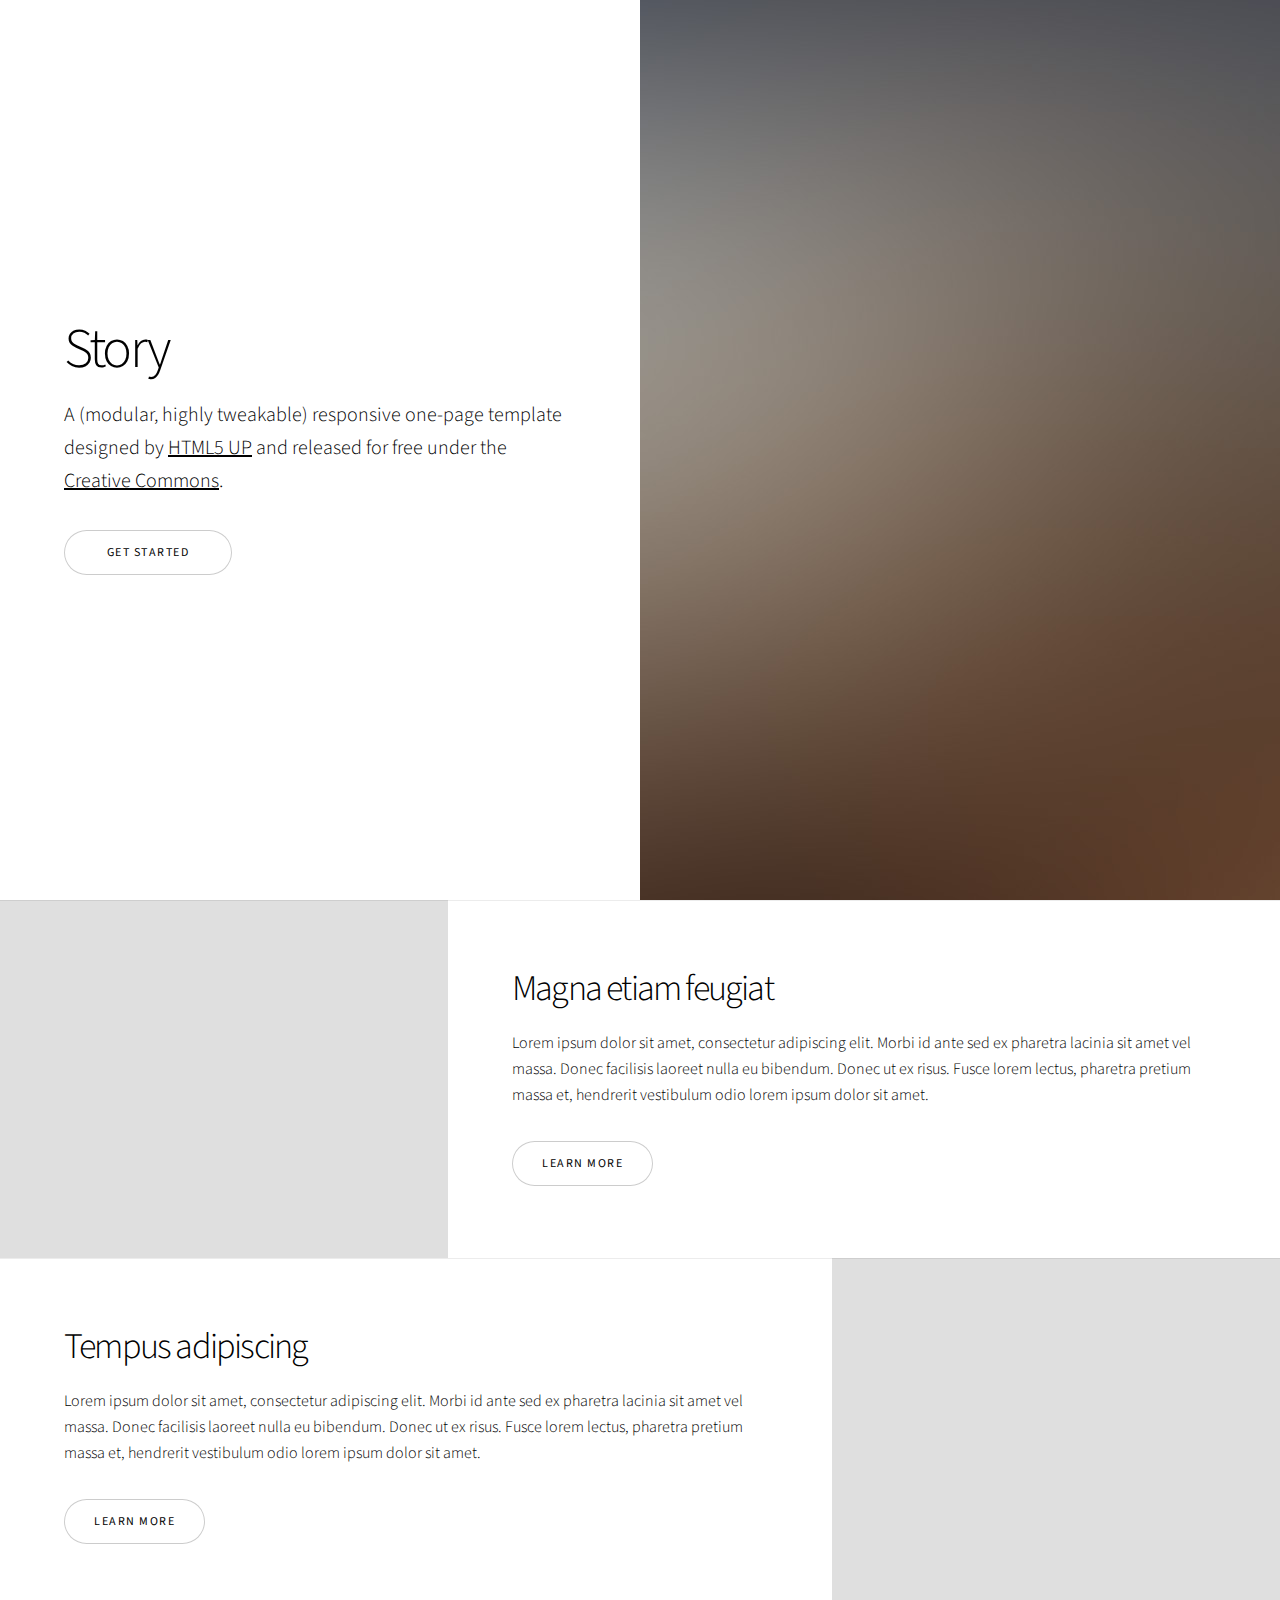
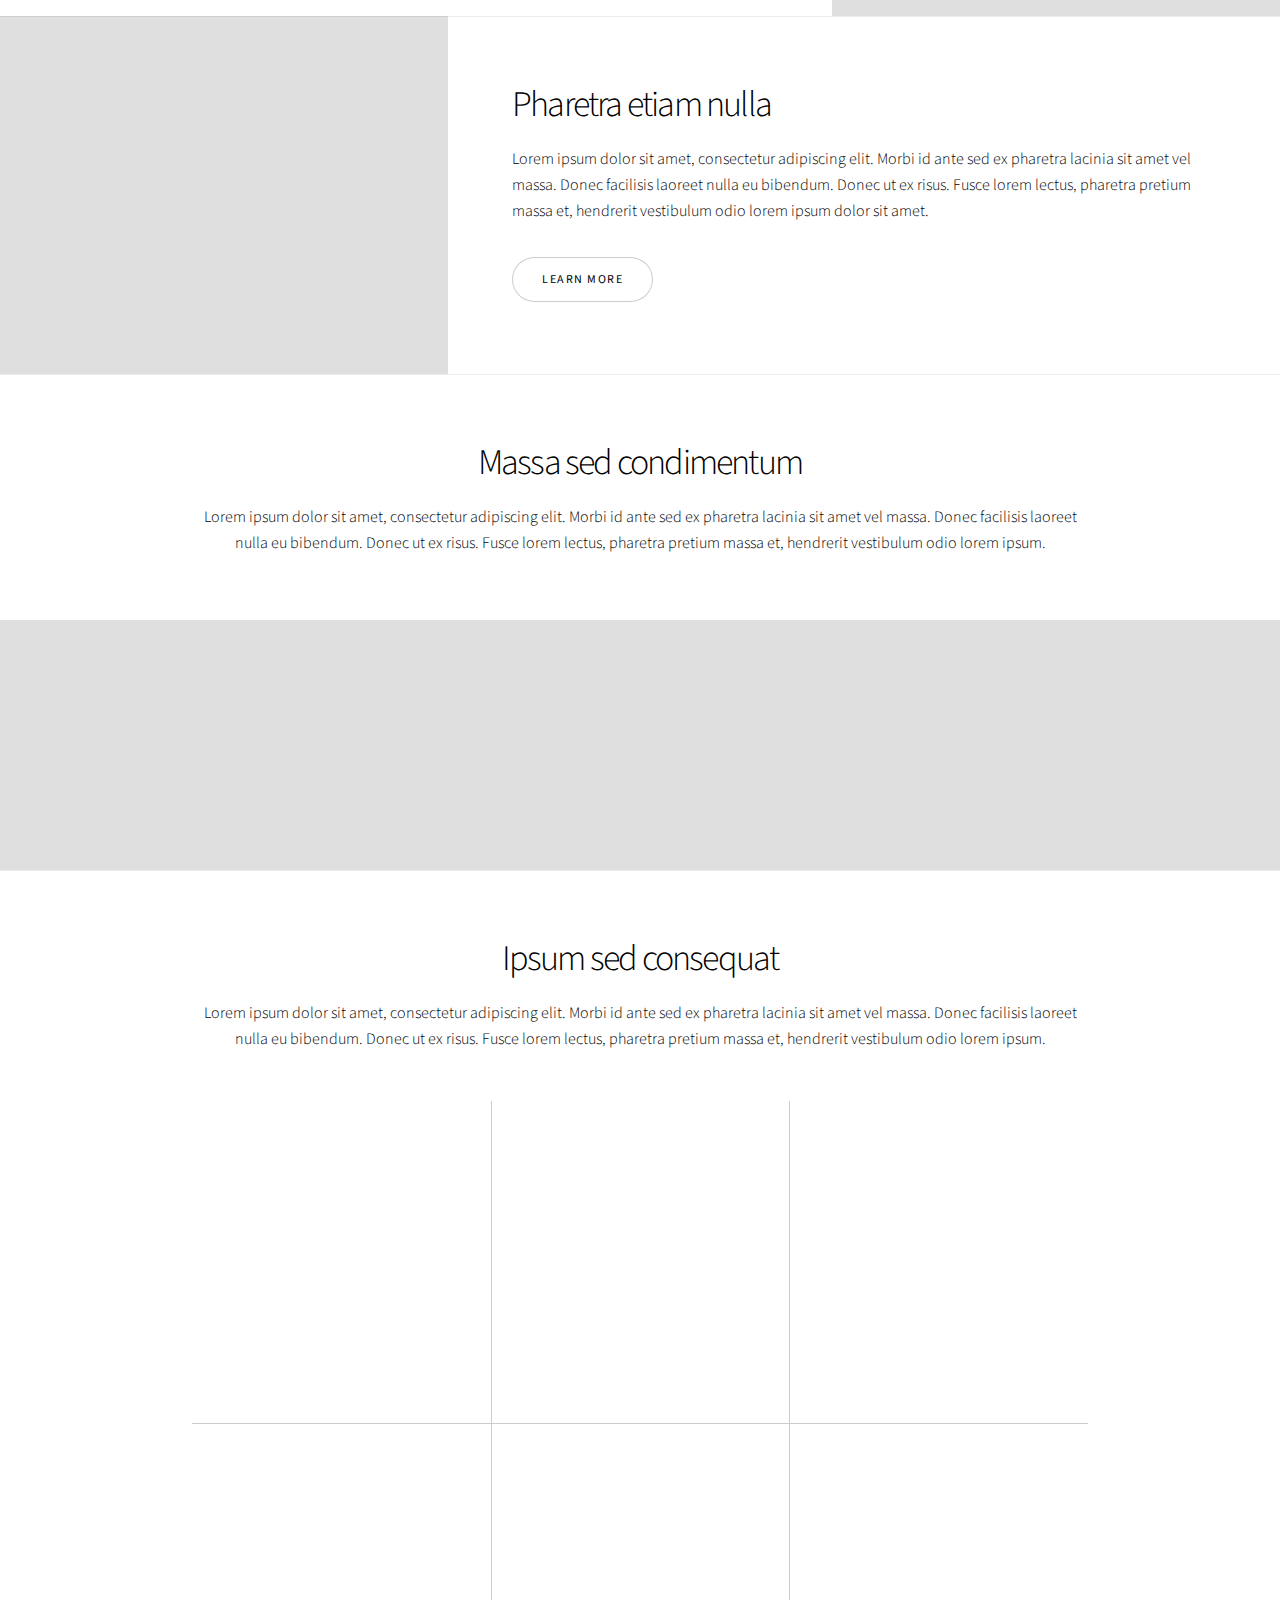
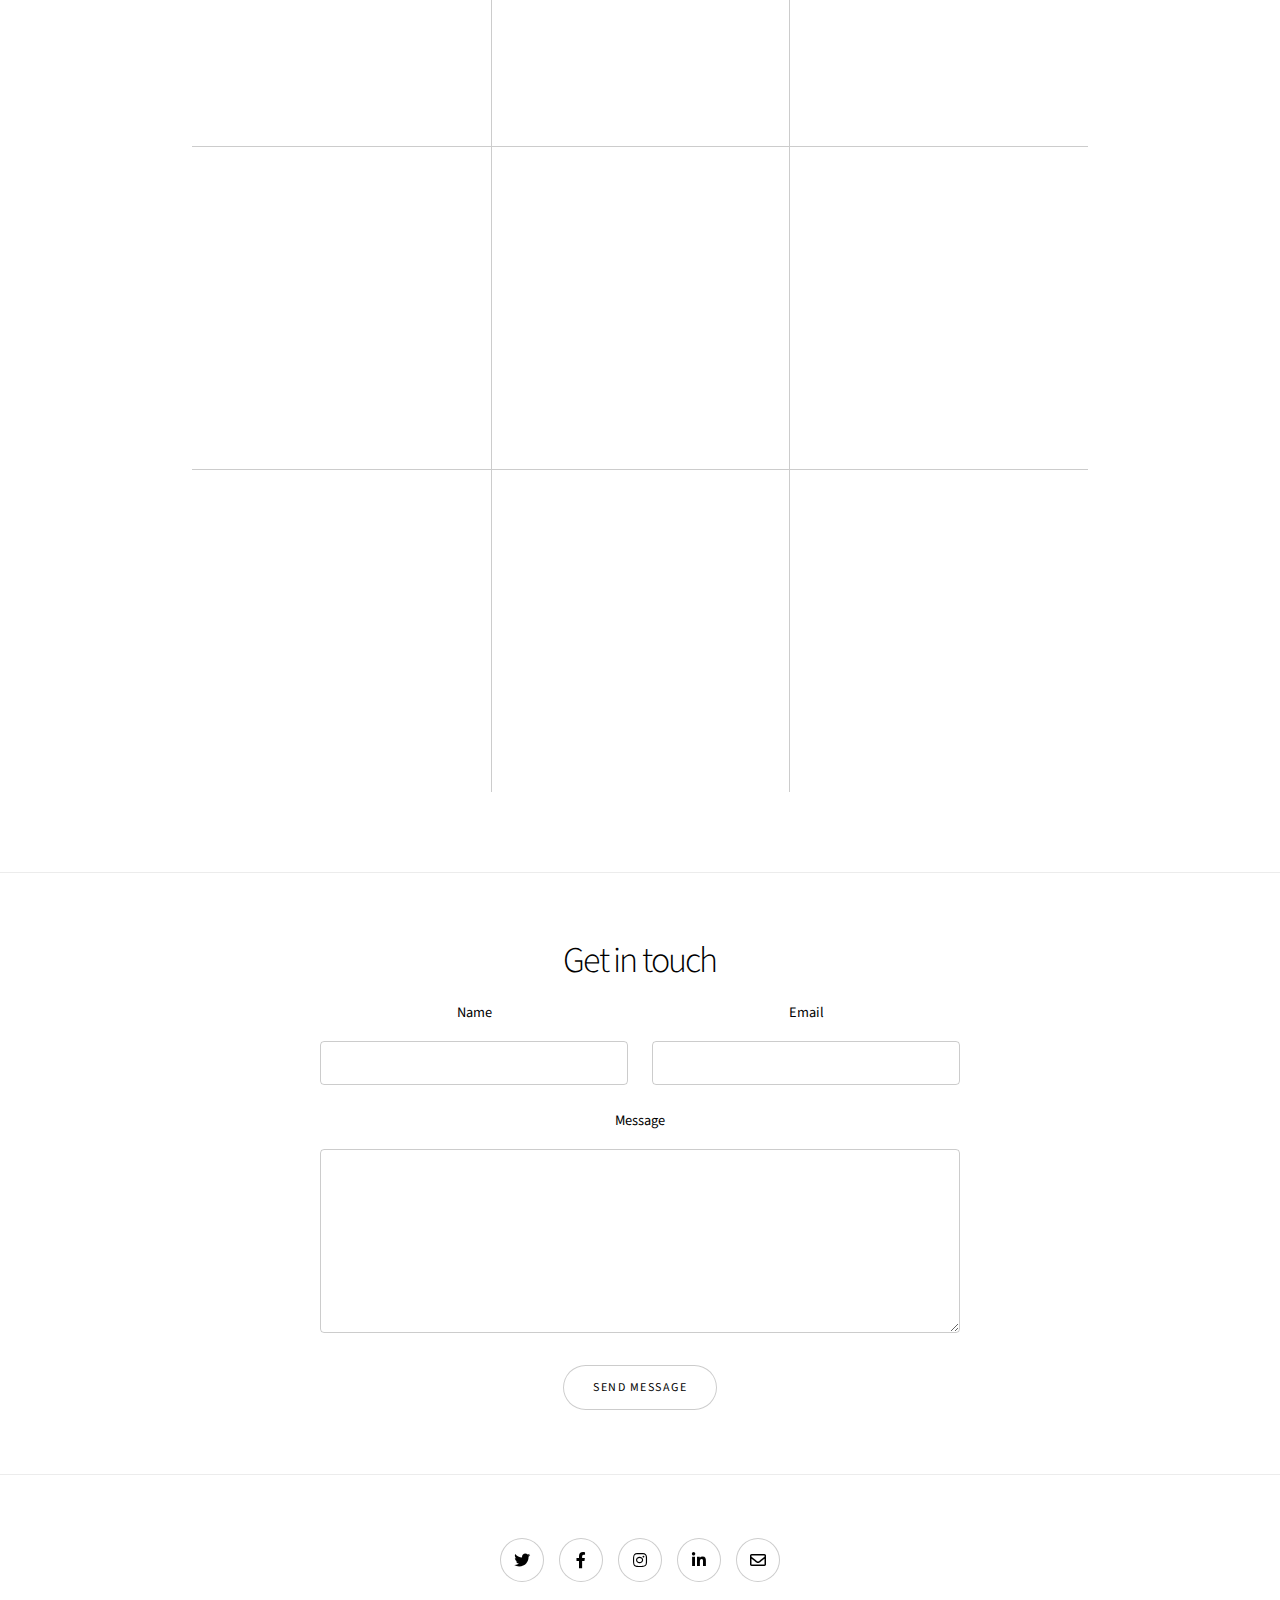
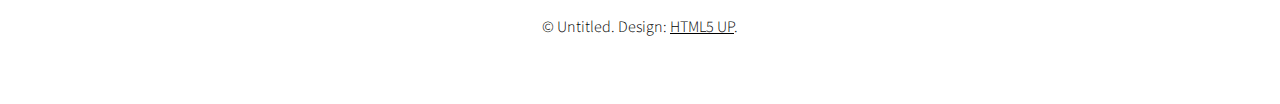
==== index.html @ cf671e47 "Added back story" ====
<!DOCTYPE HTML>
<!--
	Story by HTML5 UP
	html5up.net | @ajlkn
	Free for personal and commercial use under the CCA 3.0 license (html5up.net/license)
-->
<html>
	<head>
		<title>Story by HTML5 UP</title>
		<meta charset="utf-8" />
		<meta name="viewport" content="width=device-width, initial-scale=1, user-scalable=no" />
		<link rel="stylesheet" href="assets/css/main.css" />
		<noscript><link rel="stylesheet" href="assets/css/noscript.css" /></noscript>
	</head>
	<body class="is-preload">

		<!-- Wrapper -->
			<div id="wrapper" class="divided">

				<!-- One -->
					<section class="banner style1 orient-left content-align-left image-position-right fullscreen onload-image-fade-in onload-content-fade-right">
						<div class="content">
							<h1>Story</h1>
							<p class="major">A (modular, highly tweakable) responsive one-page template designed by <a href="https://html5up.net">HTML5 UP</a> and released for free under the <a href="https://html5up.net/license">Creative Commons</a>.</p>
							<ul class="actions stacked">
								<li><a href="#first" class="button big wide smooth-scroll-middle">Get Started</a></li>
							</ul>
						</div>
						<div class="image">
							<img src="images/banner.jpg" alt="" />
						</div>
					</section>

				<!-- Two -->
					<section class="spotlight style1 orient-right content-align-left image-position-center onscroll-image-fade-in" id="first">
						<div class="content">
							<h2>Magna etiam feugiat</h2>
							<p>Lorem ipsum dolor sit amet, consectetur adipiscing elit. Morbi id ante sed ex pharetra lacinia sit amet vel massa. Donec facilisis laoreet nulla eu bibendum. Donec ut ex risus. Fusce lorem lectus, pharetra pretium massa et, hendrerit vestibulum odio lorem ipsum dolor sit amet.</p>
							<ul class="actions stacked">
								<li><a href="#" class="button">Learn More</a></li>
							</ul>
						</div>
						<div class="image">
							<img src="images/spotlight01.jpg" alt="" />
						</div>
					</section>

				<!-- Three -->
					<section class="spotlight style1 orient-left content-align-left image-position-center onscroll-image-fade-in">
						<div class="content">
							<h2>Tempus adipiscing</h2>
							<p>Lorem ipsum dolor sit amet, consectetur adipiscing elit. Morbi id ante sed ex pharetra lacinia sit amet vel massa. Donec facilisis laoreet nulla eu bibendum. Donec ut ex risus. Fusce lorem lectus, pharetra pretium massa et, hendrerit vestibulum odio lorem ipsum dolor sit amet.</p>
							<ul class="actions stacked">
								<li><a href="#" class="button">Learn More</a></li>
							</ul>
						</div>
						<div class="image">
							<img src="images/spotlight02.jpg" alt="" />
						</div>
					</section>

				<!-- Four -->
					<section class="spotlight style1 orient-right content-align-left image-position-center onscroll-image-fade-in">
						<div class="content">
							<h2>Pharetra etiam nulla</h2>
							<p>Lorem ipsum dolor sit amet, consectetur adipiscing elit. Morbi id ante sed ex pharetra lacinia sit amet vel massa. Donec facilisis laoreet nulla eu bibendum. Donec ut ex risus. Fusce lorem lectus, pharetra pretium massa et, hendrerit vestibulum odio lorem ipsum dolor sit amet.</p>
							<ul class="actions stacked">
								<li><a href="#" class="button">Learn More</a></li>
							</ul>
						</div>
						<div class="image">
							<img src="images/spotlight03.jpg" alt="" />
						</div>
					</section>

				<!-- Five -->
					<section class="wrapper style1 align-center">
						<div class="inner">
							<h2>Massa sed condimentum</h2>
							<p>Lorem ipsum dolor sit amet, consectetur adipiscing elit. Morbi id ante sed ex pharetra lacinia sit amet vel massa. Donec facilisis laoreet nulla eu bibendum. Donec ut ex risus. Fusce lorem lectus, pharetra pretium massa et, hendrerit vestibulum odio lorem ipsum.</p>
						</div>

						<!-- Gallery -->
							<div class="gallery style2 medium lightbox onscroll-fade-in">
								<article>
									<a href="images/gallery/fulls/01.jpg" class="image">
										<img src="images/gallery/thumbs/01.jpg" alt="" />
									</a>
									<div class="caption">
										<h3>Ipsum Dolor</h3>
										<p>Lorem ipsum dolor amet, consectetur magna etiam elit. Etiam sed ultrices.</p>
										<ul class="actions fixed">
											<li><span class="button small">Details</span></li>
										</ul>
									</div>
								</article>
								<article>
									<a href="images/gallery/fulls/02.jpg" class="image">
										<img src="images/gallery/thumbs/02.jpg" alt="" />
									</a>
									<div class="caption">
										<h3>Feugiat Lorem</h3>
										<p>Lorem ipsum dolor amet, consectetur magna etiam elit. Etiam sed ultrices.</p>
										<ul class="actions fixed">
											<li><span class="button small">Details</span></li>
										</ul>
									</div>
								</article>
								<article>
									<a href="images/gallery/fulls/03.jpg" class="image">
										<img src="images/gallery/thumbs/03.jpg" alt="" />
									</a>
									<div class="caption">
										<h3>Magna Amet</h3>
										<p>Lorem ipsum dolor amet, consectetur magna etiam elit. Etiam sed ultrices.</p>
										<ul class="actions fixed">
											<li><span class="button small">Details</span></li>
										</ul>
									</div>
								</article>
								<article>
									<a href="images/gallery/fulls/04.jpg" class="image">
										<img src="images/gallery/thumbs/04.jpg" alt="" />
									</a>
									<div class="caption">
										<h3>Sed Tempus</h3>
										<p>Lorem ipsum dolor amet, consectetur magna etiam elit. Etiam sed ultrices.</p>
										<ul class="actions fixed">
											<li><span class="button small">Details</span></li>
										</ul>
									</div>
								</article>
								<article>
									<a href="images/gallery/fulls/05.jpg" class="image">
										<img src="images/gallery/thumbs/05.jpg" alt="" />
									</a>
									<div class="caption">
										<h3>Ultrices Magna</h3>
										<p>Lorem ipsum dolor amet, consectetur magna etiam elit. Etiam sed ultrices.</p>
										<ul class="actions fixed">
											<li><span class="button small">Details</span></li>
										</ul>
									</div>
								</article>
								<article>
									<a href="images/gallery/fulls/06.jpg" class="image">
										<img src="images/gallery/thumbs/06.jpg" alt="" />
									</a>
									<div class="caption">
										<h3>Sed Tempus</h3>
										<p>Lorem ipsum dolor amet, consectetur magna etiam elit. Etiam sed ultrices.</p>
										<ul class="actions fixed">
											<li><span class="button small">Details</span></li>
										</ul>
									</div>
								</article>
								<article>
									<a href="images/gallery/fulls/07.jpg" class="image">
										<img src="images/gallery/thumbs/07.jpg" alt="" />
									</a>
									<div class="caption">
										<h3>Ipsum Lorem</h3>
										<p>Lorem ipsum dolor amet, consectetur magna etiam elit. Etiam sed ultrices.</p>
										<ul class="actions fixed">
											<li><span class="button small">Details</span></li>
										</ul>
									</div>
								</article>
								<article>
									<a href="images/gallery/fulls/08.jpg" class="image">
										<img src="images/gallery/thumbs/08.jpg" alt="" />
									</a>
									<div class="caption">
										<h3>Magna Risus</h3>
										<p>Lorem ipsum dolor amet, consectetur magna etiam elit. Etiam sed ultrices.</p>
										<ul class="actions fixed">
											<li><span class="button small">Details</span></li>
										</ul>
									</div>
								</article>
								<article>
									<a href="images/gallery/fulls/09.jpg" class="image">
										<img src="images/gallery/thumbs/09.jpg" alt="" />
									</a>
									<div class="caption">
										<h3>Tempus Dolor</h3>
										<p>Lorem ipsum dolor amet, consectetur magna etiam elit. Etiam sed ultrices.</p>
										<ul class="actions fixed">
											<li><span class="button small">Details</span></li>
										</ul>
									</div>
								</article>
								<article>
									<a href="images/gallery/fulls/10.jpg" class="image">
										<img src="images/gallery/thumbs/10.jpg" alt="" />
									</a>
									<div class="caption">
										<h3>Sed Etiam</h3>
										<p>Lorem ipsum dolor amet, consectetur magna etiam elit. Etiam sed ultrices.</p>
										<ul class="actions fixed">
											<li><span class="button small">Details</span></li>
										</ul>
									</div>
								</article>
								<article>
									<a href="images/gallery/fulls/11.jpg" class="image">
										<img src="images/gallery/thumbs/11.jpg" alt="" />
									</a>
									<div class="caption">
										<h3>Magna Lorem</h3>
										<p>Lorem ipsum dolor amet, consectetur magna etiam elit. Etiam sed ultrices.</p>
										<ul class="actions fixed">
											<li><span class="button small">Details</span></li>
										</ul>
									</div>
								</article>
								<article>
									<a href="images/gallery/fulls/12.jpg" class="image">
										<img src="images/gallery/thumbs/12.jpg" alt="" />
									</a>
									<div class="caption">
										<h3>Ipsum Dolor</h3>
										<p>Lorem ipsum dolor amet, consectetur magna etiam elit. Etiam sed ultrices.</p>
										<ul class="actions fixed">
											<li><span class="button small">Details</span></li>
										</ul>
									</div>
								</article>
							</div>

					</section>

				<!-- Six -->
					<section class="wrapper style1 align-center">
						<div class="inner">
							<h2>Ipsum sed consequat</h2>
							<p>Lorem ipsum dolor sit amet, consectetur adipiscing elit. Morbi id ante sed ex pharetra lacinia sit amet vel massa. Donec facilisis laoreet nulla eu bibendum. Donec ut ex risus. Fusce lorem lectus, pharetra pretium massa et, hendrerit vestibulum odio lorem ipsum.</p>
							<div class="items style1 medium onscroll-fade-in">
								<section>
									<span class="icon style2 major fa-gem"></span>
									<h3>Lorem</h3>
									<p>Lorem ipsum dolor sit amet, consectetur adipiscing elit. Morbi dui turpis, cursus eget orci amet aliquam congue semper. Etiam eget ultrices risus nec tempor elit.</p>
								</section>
								<section>
									<span class="icon solid style2 major fa-save"></span>
									<h3>Ipsum</h3>
									<p>Lorem ipsum dolor sit amet, consectetur adipiscing elit. Morbi dui turpis, cursus eget orci amet aliquam congue semper. Etiam eget ultrices risus nec tempor elit.</p>
								</section>
								<section>
									<span class="icon solid style2 major fa-chart-bar"></span>
									<h3>Dolor</h3>
									<p>Lorem ipsum dolor sit amet, consectetur adipiscing elit. Morbi dui turpis, cursus eget orci amet aliquam congue semper. Etiam eget ultrices risus nec tempor elit.</p>
								</section>
								<section>
									<span class="icon solid style2 major fa-wifi"></span>
									<h3>Amet</h3>
									<p>Lorem ipsum dolor sit amet, consectetur adipiscing elit. Morbi dui turpis, cursus eget orci amet aliquam congue semper. Etiam eget ultrices risus nec tempor elit.</p>
								</section>
								<section>
									<span class="icon solid style2 major fa-cog"></span>
									<h3>Magna</h3>
									<p>Lorem ipsum dolor sit amet, consectetur adipiscing elit. Morbi dui turpis, cursus eget orci amet aliquam congue semper. Etiam eget ultrices risus nec tempor elit.</p>
								</section>
								<section>
									<span class="icon style2 major fa-paper-plane"></span>
									<h3>Tempus</h3>
									<p>Lorem ipsum dolor sit amet, consectetur adipiscing elit. Morbi dui turpis, cursus eget orci amet aliquam congue semper. Etiam eget ultrices risus nec tempor elit.</p>
								</section>
								<section>
									<span class="icon solid style2 major fa-desktop"></span>
									<h3>Aliquam</h3>
									<p>Lorem ipsum dolor sit amet, consectetur adipiscing elit. Morbi dui turpis, cursus eget orci amet aliquam congue semper. Etiam eget ultrices risus nec tempor elit.</p>
								</section>
								<section>
									<span class="icon solid style2 major fa-sync-alt"></span>
									<h3>Elit</h3>
									<p>Lorem ipsum dolor sit amet, consectetur adipiscing elit. Morbi dui turpis, cursus eget orci amet aliquam congue semper. Etiam eget ultrices risus nec tempor elit.</p>
								</section>
								<section>
									<span class="icon solid style2 major fa-hashtag"></span>
									<h3>Morbi</h3>
									<p>Lorem ipsum dolor sit amet, consectetur adipiscing elit. Morbi dui turpis, cursus eget orci amet aliquam congue semper. Etiam eget ultrices risus nec tempor elit.</p>
								</section>
								<section>
									<span class="icon solid style2 major fa-bolt"></span>
									<h3>Turpis</h3>
									<p>Lorem ipsum dolor sit amet, consectetur adipiscing elit. Morbi dui turpis, cursus eget orci amet aliquam congue semper. Etiam eget ultrices risus nec tempor elit.</p>
								</section>
								<section>
									<span class="icon solid style2 major fa-envelope"></span>
									<h3>Ultrices</h3>
									<p>Lorem ipsum dolor sit amet, consectetur adipiscing elit. Morbi dui turpis, cursus eget orci amet aliquam congue semper. Etiam eget ultrices risus nec tempor elit.</p>
								</section>
								<section>
									<span class="icon solid style2 major fa-leaf"></span>
									<h3>Risus</h3>
									<p>Lorem ipsum dolor sit amet, consectetur adipiscing elit. Morbi dui turpis, cursus eget orci amet aliquam congue semper. Etiam eget ultrices risus nec tempor elit.</p>
								</section>
							</div>
						</div>
					</section>

				<!-- Seven -->
					<section class="wrapper style1 align-center">
						<div class="inner medium">
							<h2>Get in touch</h2>
							<form method="post" action="#">
								<div class="fields">
									<div class="field half">
										<label for="name">Name</label>
										<input type="text" name="name" id="name" value="" />
									</div>
									<div class="field half">
										<label for="email">Email</label>
										<input type="email" name="email" id="email" value="" />
									</div>
									<div class="field">
										<label for="message">Message</label>
										<textarea name="message" id="message" rows="6"></textarea>
									</div>
								</div>
								<ul class="actions special">
									<li><input type="submit" name="submit" id="submit" value="Send Message" /></li>
								</ul>
							</form>

						</div>
					</section>

				<!-- Footer -->
					<footer class="wrapper style1 align-center">
						<div class="inner">
							<ul class="icons">
								<li><a href="#" class="icon brands style2 fa-twitter"><span class="label">Twitter</span></a></li>
								<li><a href="#" class="icon brands style2 fa-facebook-f"><span class="label">Facebook</span></a></li>
								<li><a href="#" class="icon brands style2 fa-instagram"><span class="label">Instagram</span></a></li>
								<li><a href="#" class="icon brands style2 fa-linkedin-in"><span class="label">LinkedIn</span></a></li>
								<li><a href="#" class="icon style2 fa-envelope"><span class="label">Email</span></a></li>
							</ul>
							<p>&copy; Untitled. Design: <a href="https://html5up.net">HTML5 UP</a>.</p>
						</div>
					</footer>

			</div>

		<!-- Scripts -->
			<script src="assets/js/jquery.min.js"></script>
			<script src="assets/js/jquery.scrollex.min.js"></script>
			<script src="assets/js/jquery.scrolly.min.js"></script>
			<script src="assets/js/browser.min.js"></script>
			<script src="assets/js/breakpoints.min.js"></script>
			<script src="assets/js/util.js"></script>
			<script src="assets/js/main.js"></script>

	</body>
</html>
---- assets/css/main.css ----
@import url(fontawesome-all.min.css);
@import url("https://fonts.googleapis.com/css?family=Source+Sans+Pro:300,300i,400,400i");

/*
	Story by HTML5 UP
	html5up.net | @ajlkn
	Free for personal and commercial use under the CCA 3.0 license (html5up.net/license)
*/

html, body, div, span, applet, object,
iframe, h1, h2, h3, h4, h5, h6, p, blockquote,
pre, a, abbr, acronym, address, big, cite,
code, del, dfn, em, img, ins, kbd, q, s, samp,
small, strike, strong, sub, sup, tt, var, b,
u, i, center, dl, dt, dd, ol, ul, li, fieldset,
form, label, legend, table, caption, tbody,
tfoot, thead, tr, th, td, article, aside,
canvas, details, embed, figure, figcaption,
footer, header, hgroup, menu, nav, output, ruby,
section, summary, time, mark, audio, video {
	margin: 0;
	padding: 0;
	border: 0;
	font-size: 100%;
	font: inherit;
	vertical-align: baseline;}

article, aside, details, figcaption, figure,
footer, header, hgroup, menu, nav, section {
	display: block;}

body {
	line-height: 1;
}

ol, ul {
	list-style: none;
}

blockquote, q {
	quotes: none;
}

	blockquote:before, blockquote:after, q:before, q:after {
		content: '';
		content: none;
	}

table {
	border-collapse: collapse;
	border-spacing: 0;
}

body {
	-webkit-text-size-adjust: none;
}

mark {
	background-color: transparent;
	color: inherit;
}

input::-moz-focus-inner {
	border: 0;
	padding: 0;
}

input, select, textarea {
	-moz-appearance: none;
	-webkit-appearance: none;
	-ms-appearance: none;
	appearance: none;
}

/* Basic */

	@-ms-viewport {
		width: device-width;
	}

	body {
		-ms-overflow-style: scrollbar;
	}

	@media screen and (max-width: 480px) {

		html, body {
			min-width: 320px;
		}

	}

	html {
		box-sizing: border-box;
	}

	*, *:before, *:after {
		box-sizing: inherit;
	}

	body {
		background: #ffffff;
	}

		body.is-preload *, body.is-preload *:before, body.is-preload *:after {
			-moz-animation: none !important;
			-webkit-animation: none !important;
			-ms-animation: none !important;
			animation: none !important;
			-moz-transition: none !important;
			-webkit-transition: none !important;
			-ms-transition: none !important;
			transition: none !important;
		}

/* Type */

	html {
		font-size: 18pt;
	}

		@media screen and (max-width: 1680px) {

			html {
				font-size: 14pt;
			}

		}

		@media screen and (max-width: 1280px) {

			html {
				font-size: 12pt;
			}

		}

		@media screen and (max-width: 736px) {

			html {
				font-size: 11pt;
			}

		}

		@media screen and (max-width: 360px) {

			html {
				font-size: 10pt;
			}

		}

	body {
		background-color: #ffffff;
		color: #000000;
	}

	body, input, select, textarea {
		font-family: "Source Sans Pro", Helvetica, sans-serif;
		font-size: 1rem;
		font-weight: 300;
		line-height: 1.65;
	}

	a {
		-moz-transition: color 0.2s ease-in-out;
		-webkit-transition: color 0.2s ease-in-out;
		-ms-transition: color 0.2s ease-in-out;
		transition: color 0.2s ease-in-out;
		text-decoration: underline;
	}

		a:hover {
			text-decoration: none;
		}

	strong, b {
		font-weight: 400;
	}

	em, i {
		font-style: italic;
	}

	p {
		margin: 0 0 2rem 0;
	}

		p.major {
			font-size: 1.25rem;
		}

	h1, h2, h3, h4, h5, h6 {
		font-weight: 300;
		line-height: 1.375;
		letter-spacing: -0.05em;
		margin: 0 0 1rem 0;
	}

		h1 a, h2 a, h3 a, h4 a, h5 a, h6 a {
			color: inherit;
			text-decoration: none;
		}

	h1 {
		font-size: 3.5rem;
		line-height: 1.2;
	}

	h2 {
		font-size: 2.25rem;
	}

	h3 {
		font-size: 1.5rem;
	}

	h4 {
		font-size: 1.1rem;
	}

	h5 {
		font-size: 0.9rem;
	}

	h6 {
		font-size: 0.7rem;
	}

	sub {
		font-size: 0.8rem;
		position: relative;
		top: 0.5rem;
	}

	sup {
		font-size: 0.8rem;
		position: relative;
		top: -0.5rem;
	}

	blockquote {
		border-left: solid 4px;
		font-style: italic;
		margin: 0 0 2rem 0;
		padding: 0.5rem 0 0.5rem 2rem;
	}

	code {
		border-radius: 4px;
		font-family: "Courier New", monospace;
		font-size: 0.9em;
		margin: 0 0.25rem;
		padding: 0.25rem 0.325rem;
	}

	pre {
		-webkit-overflow-scrolling: touch;
		font-family: "Courier New", monospace;
		font-size: 0.9em;
		margin: 0 0 2rem 0;
	}

		pre code {
			display: block;
			line-height: 1.5;
			padding: 0.75rem 1rem;
			overflow-x: auto;
		}

	hr {
		border: 0;
		border-bottom: solid 1px;
		margin: 2.5rem 0;
	}

		hr.major {
			margin: 3.5rem 0;
		}

	.align-left {
		text-align: left;
	}

	.align-center {
		text-align: center;
	}

	.align-right {
		text-align: right;
	}

	@media screen and (max-width: 736px) {

		p.major {
			font-size: 1.1rem;
		}

		h1 {
			font-size: 2.5rem;
		}

		h2 {
			font-size: 2rem;
		}

		h3 {
			font-size: 1.25rem;
		}

		h4 {
			font-size: 1rem;
		}

	}

	input, select, textarea {
		color: #000000;
	}

	a {
		color: #000000;
	}

		a:hover {
			color: #47D3E5;
		}

	strong, b {
		color: #000000;
	}

	h1, h2, h3, h4, h5, h6 {
		color: #000000;
	}

	blockquote {
		border-left-color: rgba(0, 0, 0, 0.2);
	}

	code {
		background: rgba(0, 0, 0, 0.05);
		border-color: rgba(0, 0, 0, 0.2);
	}

	hr {
		border-bottom-color: rgba(0, 0, 0, 0.2);
	}

/* Row */

	.row {
		display: flex;
		flex-wrap: wrap;
		box-sizing: border-box;
		align-items: stretch;
	}

		.row > * {
			box-sizing: border-box;
		}

		.row.gtr-uniform > * > :last-child {
			margin-bottom: 0;
		}

		.row.aln-left {
			justify-content: flex-start;
		}

		.row.aln-center {
			justify-content: center;
		}

		.row.aln-right {
			justify-content: flex-end;
		}

		.row.aln-top {
			align-items: flex-start;
		}

		.row.aln-middle {
			align-items: center;
		}

		.row.aln-bottom {
			align-items: flex-end;
		}

		.row > .imp {
			order: -1;
		}

		.row > .col-1 {
			width: 8.33333%;
		}

		.row > .off-1 {
			margin-left: 8.33333%;
		}

		.row > .col-2 {
			width: 16.66667%;
		}

		.row > .off-2 {
			margin-left: 16.66667%;
		}

		.row > .col-3 {
			width: 25%;
		}

		.row > .off-3 {
			margin-left: 25%;
		}

		.row > .col-4 {
			width: 33.33333%;
		}

		.row > .off-4 {
			margin-left: 33.33333%;
		}

		.row > .col-5 {
			width: 41.66667%;
		}

		.row > .off-5 {
			margin-left: 41.66667%;
		}

		.row > .col-6 {
			width: 50%;
		}

		.row > .off-6 {
			margin-left: 50%;
		}

		.row > .col-7 {
			width: 58.33333%;
		}

		.row > .off-7 {
			margin-left: 58.33333%;
		}

		.row > .col-8 {
			width: 66.66667%;
		}

		.row > .off-8 {
			margin-left: 66.66667%;
		}

		.row > .col-9 {
			width: 75%;
		}

		.row > .off-9 {
			margin-left: 75%;
		}

		.row > .col-10 {
			width: 83.33333%;
		}

		.row > .off-10 {
			margin-left: 83.33333%;
		}

		.row > .col-11 {
			width: 91.66667%;
		}

		.row > .off-11 {
			margin-left: 91.66667%;
		}

		.row > .col-12 {
			width: 100%;
		}

		.row > .off-12 {
			margin-left: 100%;
		}

		.row.gtr-0 {
			margin-top: 0;
			margin-left: 0rem;
		}

			.row.gtr-0 > * {
				padding: 0 0 0 0rem;
			}

			.row.gtr-0.gtr-uniform {
				margin-top: 0rem;
			}

				.row.gtr-0.gtr-uniform > * {
					padding-top: 0rem;
				}

		.row.gtr-25 {
			margin-top: 0;
			margin-left: -0.5rem;
		}

			.row.gtr-25 > * {
				padding: 0 0 0 0.5rem;
			}

			.row.gtr-25.gtr-uniform {
				margin-top: -0.5rem;
			}

				.row.gtr-25.gtr-uniform > * {
					padding-top: 0.5rem;
				}

		.row.gtr-50 {
			margin-top: 0;
			margin-left: -1rem;
		}

			.row.gtr-50 > * {
				padding: 0 0 0 1rem;
			}

			.row.gtr-50.gtr-uniform {
				margin-top: -1rem;
			}

				.row.gtr-50.gtr-uniform > * {
					padding-top: 1rem;
				}

		.row {
			margin-top: 0;
			margin-left: -2rem;
		}

			.row > * {
				padding: 0 0 0 2rem;
			}

			.row.gtr-uniform {
				margin-top: -2rem;
			}

				.row.gtr-uniform > * {
					padding-top: 2rem;
				}

		.row.gtr-150 {
			margin-top: 0;
			margin-left: -3rem;
		}

			.row.gtr-150 > * {
				padding: 0 0 0 3rem;
			}

			.row.gtr-150.gtr-uniform {
				margin-top: -3rem;
			}

				.row.gtr-150.gtr-uniform > * {
					padding-top: 3rem;
				}

		.row.gtr-200 {
			margin-top: 0;
			margin-left: -4rem;
		}

			.row.gtr-200 > * {
				padding: 0 0 0 4rem;
			}

			.row.gtr-200.gtr-uniform {
				margin-top: -4rem;
			}

				.row.gtr-200.gtr-uniform > * {
					padding-top: 4rem;
				}

		@media screen and (max-width: 1680px) {

			.row {
				display: flex;
				flex-wrap: wrap;
				box-sizing: border-box;
				align-items: stretch;
			}

				.row > * {
					box-sizing: border-box;
				}

				.row.gtr-uniform > * > :last-child {
					margin-bottom: 0;
				}

				.row.aln-left {
					justify-content: flex-start;
				}

				.row.aln-center {
					justify-content: center;
				}

				.row.aln-right {
					justify-content: flex-end;
				}

				.row.aln-top {
					align-items: flex-start;
				}

				.row.aln-middle {
					align-items: center;
				}

				.row.aln-bottom {
					align-items: flex-end;
				}

				.row > .imp-xlarge {
					order: -1;
				}

				.row > .col-1-xlarge {
					width: 8.33333%;
				}

				.row > .off-1-xlarge {
					margin-left: 8.33333%;
				}

				.row > .col-2-xlarge {
					width: 16.66667%;
				}

				.row > .off-2-xlarge {
					margin-left: 16.66667%;
				}

				.row > .col-3-xlarge {
					width: 25%;
				}

				.row > .off-3-xlarge {
					margin-left: 25%;
				}

				.row > .col-4-xlarge {
					width: 33.33333%;
				}

				.row > .off-4-xlarge {
					margin-left: 33.33333%;
				}

				.row > .col-5-xlarge {
					width: 41.66667%;
				}

				.row > .off-5-xlarge {
					margin-left: 41.66667%;
				}

				.row > .col-6-xlarge {
					width: 50%;
				}

				.row > .off-6-xlarge {
					margin-left: 50%;
				}

				.row > .col-7-xlarge {
					width: 58.33333%;
				}

				.row > .off-7-xlarge {
					margin-left: 58.33333%;
				}

				.row > .col-8-xlarge {
					width: 66.66667%;
				}

				.row > .off-8-xlarge {
					margin-left: 66.66667%;
				}

				.row > .col-9-xlarge {
					width: 75%;
				}

				.row > .off-9-xlarge {
					margin-left: 75%;
				}

				.row > .col-10-xlarge {
					width: 83.33333%;
				}

				.row > .off-10-xlarge {
					margin-left: 83.33333%;
				}

				.row > .col-11-xlarge {
					width: 91.66667%;
				}

				.row > .off-11-xlarge {
					margin-left: 91.66667%;
				}

				.row > .col-12-xlarge {
					width: 100%;
				}

				.row > .off-12-xlarge {
					margin-left: 100%;
				}

				.row.gtr-0 {
					margin-top: 0;
					margin-left: 0rem;
				}

					.row.gtr-0 > * {
						padding: 0 0 0 0rem;
					}

					.row.gtr-0.gtr-uniform {
						margin-top: 0rem;
					}

						.row.gtr-0.gtr-uniform > * {
							padding-top: 0rem;
						}

				.row.gtr-25 {
					margin-top: 0;
					margin-left: -0.5rem;
				}

					.row.gtr-25 > * {
						padding: 0 0 0 0.5rem;
					}

					.row.gtr-25.gtr-uniform {
						margin-top: -0.5rem;
					}

						.row.gtr-25.gtr-uniform > * {
							padding-top: 0.5rem;
						}

				.row.gtr-50 {
					margin-top: 0;
					margin-left: -1rem;
				}

					.row.gtr-50 > * {
						padding: 0 0 0 1rem;
					}

					.row.gtr-50.gtr-uniform {
						margin-top: -1rem;
					}

						.row.gtr-50.gtr-uniform > * {
							padding-top: 1rem;
						}

				.row {
					margin-top: 0;
					margin-left: -2rem;
				}

					.row > * {
						padding: 0 0 0 2rem;
					}

					.row.gtr-uniform {
						margin-top: -2rem;
					}

						.row.gtr-uniform > * {
							padding-top: 2rem;
						}

				.row.gtr-150 {
					margin-top: 0;
					margin-left: -3rem;
				}

					.row.gtr-150 > * {
						padding: 0 0 0 3rem;
					}

					.row.gtr-150.gtr-uniform {
						margin-top: -3rem;
					}

						.row.gtr-150.gtr-uniform > * {
							padding-top: 3rem;
						}

				.row.gtr-200 {
					margin-top: 0;
					margin-left: -4rem;
				}

					.row.gtr-200 > * {
						padding: 0 0 0 4rem;
					}

					.row.gtr-200.gtr-uniform {
						margin-top: -4rem;
					}

						.row.gtr-200.gtr-uniform > * {
							padding-top: 4rem;
						}

		}

		@media screen and (max-width: 1280px) {

			.row {
				display: flex;
				flex-wrap: wrap;
				box-sizing: border-box;
				align-items: stretch;
			}

				.row > * {
					box-sizing: border-box;
				}

				.row.gtr-uniform > * > :last-child {
					margin-bottom: 0;
				}

				.row.aln-left {
					justify-content: flex-start;
				}

				.row.aln-center {
					justify-content: center;
				}

				.row.aln-right {
					justify-content: flex-end;
				}

				.row.aln-top {
					align-items: flex-start;
				}

				.row.aln-middle {
					align-items: center;
				}

				.row.aln-bottom {
					align-items: flex-end;
				}

				.row > .imp-large {
					order: -1;
				}

				.row > .col-1-large {
					width: 8.33333%;
				}

				.row > .off-1-large {
					margin-left: 8.33333%;
				}

				.row > .col-2-large {
					width: 16.66667%;
				}

				.row > .off-2-large {
					margin-left: 16.66667%;
				}

				.row > .col-3-large {
					width: 25%;
				}

				.row > .off-3-large {
					margin-left: 25%;
				}

				.row > .col-4-large {
					width: 33.33333%;
				}

				.row > .off-4-large {
					margin-left: 33.33333%;
				}

				.row > .col-5-large {
					width: 41.66667%;
				}

				.row > .off-5-large {
					margin-left: 41.66667%;
				}

				.row > .col-6-large {
					width: 50%;
				}

				.row > .off-6-large {
					margin-left: 50%;
				}

				.row > .col-7-large {
					width: 58.33333%;
				}

				.row > .off-7-large {
					margin-left: 58.33333%;
				}

				.row > .col-8-large {
					width: 66.66667%;
				}

				.row > .off-8-large {
					margin-left: 66.66667%;
				}

				.row > .col-9-large {
					width: 75%;
				}

				.row > .off-9-large {
					margin-left: 75%;
				}

				.row > .col-10-large {
					width: 83.33333%;
				}

				.row > .off-10-large {
					margin-left: 83.33333%;
				}

				.row > .col-11-large {
					width: 91.66667%;
				}

				.row > .off-11-large {
					margin-left: 91.66667%;
				}

				.row > .col-12-large {
					width: 100%;
				}

				.row > .off-12-large {
					margin-left: 100%;
				}

				.row.gtr-0 {
					margin-top: 0;
					margin-left: 0rem;
				}

					.row.gtr-0 > * {
						padding: 0 0 0 0rem;
					}

					.row.gtr-0.gtr-uniform {
						margin-top: 0rem;
					}

						.row.gtr-0.gtr-uniform > * {
							padding-top: 0rem;
						}

				.row.gtr-25 {
					margin-top: 0;
					margin-left: -0.5rem;
				}

					.row.gtr-25 > * {
						padding: 0 0 0 0.5rem;
					}

					.row.gtr-25.gtr-uniform {
						margin-top: -0.5rem;
					}

						.row.gtr-25.gtr-uniform > * {
							padding-top: 0.5rem;
						}

				.row.gtr-50 {
					margin-top: 0;
					margin-left: -1rem;
				}

					.row.gtr-50 > * {
						padding: 0 0 0 1rem;
					}

					.row.gtr-50.gtr-uniform {
						margin-top: -1rem;
					}

						.row.gtr-50.gtr-uniform > * {
							padding-top: 1rem;
						}

				.row {
					margin-top: 0;
					margin-left: -2rem;
				}

					.row > * {
						padding: 0 0 0 2rem;
					}

					.row.gtr-uniform {
						margin-top: -2rem;
					}

						.row.gtr-uniform > * {
							padding-top: 2rem;
						}

				.row.gtr-150 {
					margin-top: 0;
					margin-left: -3rem;
				}

					.row.gtr-150 > * {
						padding: 0 0 0 3rem;
					}

					.row.gtr-150.gtr-uniform {
						margin-top: -3rem;
					}

						.row.gtr-150.gtr-uniform > * {
							padding-top: 3rem;
						}

				.row.gtr-200 {
					margin-top: 0;
					margin-left: -4rem;
				}

					.row.gtr-200 > * {
						padding: 0 0 0 4rem;
					}

					.row.gtr-200.gtr-uniform {
						margin-top: -4rem;
					}

						.row.gtr-200.gtr-uniform > * {
							padding-top: 4rem;
						}

		}

		@media screen and (max-width: 980px) {

			.row {
				display: flex;
				flex-wrap: wrap;
				box-sizing: border-box;
				align-items: stretch;
			}

				.row > * {
					box-sizing: border-box;
				}

				.row.gtr-uniform > * > :last-child {
					margin-bottom: 0;
				}

				.row.aln-left {
					justify-content: flex-start;
				}

				.row.aln-center {
					justify-content: center;
				}

				.row.aln-right {
					justify-content: flex-end;
				}

				.row.aln-top {
					align-items: flex-start;
				}

				.row.aln-middle {
					align-items: center;
				}

				.row.aln-bottom {
					align-items: flex-end;
				}

				.row > .imp-medium {
					order: -1;
				}

				.row > .col-1-medium {
					width: 8.33333%;
				}

				.row > .off-1-medium {
					margin-left: 8.33333%;
				}

				.row > .col-2-medium {
					width: 16.66667%;
				}

				.row > .off-2-medium {
					margin-left: 16.66667%;
				}

				.row > .col-3-medium {
					width: 25%;
				}

				.row > .off-3-medium {
					margin-left: 25%;
				}

				.row > .col-4-medium {
					width: 33.33333%;
				}

				.row > .off-4-medium {
					margin-left: 33.33333%;
				}

				.row > .col-5-medium {
					width: 41.66667%;
				}

				.row > .off-5-medium {
					margin-left: 41.66667%;
				}

				.row > .col-6-medium {
					width: 50%;
				}

				.row > .off-6-medium {
					margin-left: 50%;
				}

				.row > .col-7-medium {
					width: 58.33333%;
				}

				.row > .off-7-medium {
					margin-left: 58.33333%;
				}

				.row > .col-8-medium {
					width: 66.66667%;
				}

				.row > .off-8-medium {
					margin-left: 66.66667%;
				}

				.row > .col-9-medium {
					width: 75%;
				}

				.row > .off-9-medium {
					margin-left: 75%;
				}

				.row > .col-10-medium {
					width: 83.33333%;
				}

				.row > .off-10-medium {
					margin-left: 83.33333%;
				}

				.row > .col-11-medium {
					width: 91.66667%;
				}

				.row > .off-11-medium {
					margin-left: 91.66667%;
				}

				.row > .col-12-medium {
					width: 100%;
				}

				.row > .off-12-medium {
					margin-left: 100%;
				}

				.row.gtr-0 {
					margin-top: 0;
					margin-left: 0rem;
				}

					.row.gtr-0 > * {
						padding: 0 0 0 0rem;
					}

					.row.gtr-0.gtr-uniform {
						margin-top: 0rem;
					}

						.row.gtr-0.gtr-uniform > * {
							padding-top: 0rem;
						}

				.row.gtr-25 {
					margin-top: 0;
					margin-left: -0.5rem;
				}

					.row.gtr-25 > * {
						padding: 0 0 0 0.5rem;
					}

					.row.gtr-25.gtr-uniform {
						margin-top: -0.5rem;
					}

						.row.gtr-25.gtr-uniform > * {
							padding-top: 0.5rem;
						}

				.row.gtr-50 {
					margin-top: 0;
					margin-left: -1rem;
				}

					.row.gtr-50 > * {
						padding: 0 0 0 1rem;
					}

					.row.gtr-50.gtr-uniform {
						margin-top: -1rem;
					}

						.row.gtr-50.gtr-uniform > * {
							padding-top: 1rem;
						}

				.row {
					margin-top: 0;
					margin-left: -2rem;
				}

					.row > * {
						padding: 0 0 0 2rem;
					}

					.row.gtr-uniform {
						margin-top: -2rem;
					}

						.row.gtr-uniform > * {
							padding-top: 2rem;
						}

				.row.gtr-150 {
					margin-top: 0;
					margin-left: -3rem;
				}

					.row.gtr-150 > * {
						padding: 0 0 0 3rem;
					}

					.row.gtr-150.gtr-uniform {
						margin-top: -3rem;
					}

						.row.gtr-150.gtr-uniform > * {
							padding-top: 3rem;
						}

				.row.gtr-200 {
					margin-top: 0;
					margin-left: -4rem;
				}

					.row.gtr-200 > * {
						padding: 0 0 0 4rem;
					}

					.row.gtr-200.gtr-uniform {
						margin-top: -4rem;
					}

						.row.gtr-200.gtr-uniform > * {
							padding-top: 4rem;
						}

		}

		@media screen and (max-width: 736px) {

			.row {
				display: flex;
				flex-wrap: wrap;
				box-sizing: border-box;
				align-items: stretch;
			}

				.row > * {
					box-sizing: border-box;
				}

				.row.gtr-uniform > * > :last-child {
					margin-bottom: 0;
				}

				.row.aln-left {
					justify-content: flex-start;
				}

				.row.aln-center {
					justify-content: center;
				}

				.row.aln-right {
					justify-content: flex-end;
				}

				.row.aln-top {
					align-items: flex-start;
				}

				.row.aln-middle {
					align-items: center;
				}

				.row.aln-bottom {
					align-items: flex-end;
				}

				.row > .imp-small {
					order: -1;
				}

				.row > .col-1-small {
					width: 8.33333%;
				}

				.row > .off-1-small {
					margin-left: 8.33333%;
				}

				.row > .col-2-small {
					width: 16.66667%;
				}

				.row > .off-2-small {
					margin-left: 16.66667%;
				}

				.row > .col-3-small {
					width: 25%;
				}

				.row > .off-3-small {
					margin-left: 25%;
				}

				.row > .col-4-small {
					width: 33.33333%;
				}

				.row > .off-4-small {
					margin-left: 33.33333%;
				}

				.row > .col-5-small {
					width: 41.66667%;
				}

				.row > .off-5-small {
					margin-left: 41.66667%;
				}

				.row > .col-6-small {
					width: 50%;
				}

				.row > .off-6-small {
					margin-left: 50%;
				}

				.row > .col-7-small {
					width: 58.33333%;
				}

				.row > .off-7-small {
					margin-left: 58.33333%;
				}

				.row > .col-8-small {
					width: 66.66667%;
				}

				.row > .off-8-small {
					margin-left: 66.66667%;
				}

				.row > .col-9-small {
					width: 75%;
				}

				.row > .off-9-small {
					margin-left: 75%;
				}

				.row > .col-10-small {
					width: 83.33333%;
				}

				.row > .off-10-small {
					margin-left: 83.33333%;
				}

				.row > .col-11-small {
					width: 91.66667%;
				}

				.row > .off-11-small {
					margin-left: 91.66667%;
				}

				.row > .col-12-small {
					width: 100%;
				}

				.row > .off-12-small {
					margin-left: 100%;
				}

				.row.gtr-0 {
					margin-top: 0;
					margin-left: 0rem;
				}

					.row.gtr-0 > * {
						padding: 0 0 0 0rem;
					}

					.row.gtr-0.gtr-uniform {
						margin-top: 0rem;
					}

						.row.gtr-0.gtr-uniform > * {
							padding-top: 0rem;
						}

				.row.gtr-25 {
					margin-top: 0;
					margin-left: -0.5rem;
				}

					.row.gtr-25 > * {
						padding: 0 0 0 0.5rem;
					}

					.row.gtr-25.gtr-uniform {
						margin-top: -0.5rem;
					}

						.row.gtr-25.gtr-uniform > * {
							padding-top: 0.5rem;
						}

				.row.gtr-50 {
					margin-top: 0;
					margin-left: -1rem;
				}

					.row.gtr-50 > * {
						padding: 0 0 0 1rem;
					}

					.row.gtr-50.gtr-uniform {
						margin-top: -1rem;
					}

						.row.gtr-50.gtr-uniform > * {
							padding-top: 1rem;
						}

				.row {
					margin-top: 0;
					margin-left: -2rem;
				}

					.row > * {
						padding: 0 0 0 2rem;
					}

					.row.gtr-uniform {
						margin-top: -2rem;
					}

						.row.gtr-uniform > * {
							padding-top: 2rem;
						}

				.row.gtr-150 {
					margin-top: 0;
					margin-left: -3rem;
				}

					.row.gtr-150 > * {
						padding: 0 0 0 3rem;
					}

					.row.gtr-150.gtr-uniform {
						margin-top: -3rem;
					}

						.row.gtr-150.gtr-uniform > * {
							padding-top: 3rem;
						}

				.row.gtr-200 {
					margin-top: 0;
					margin-left: -4rem;
				}

					.row.gtr-200 > * {
						padding: 0 0 0 4rem;
					}

					.row.gtr-200.gtr-uniform {
						margin-top: -4rem;
					}

						.row.gtr-200.gtr-uniform > * {
							padding-top: 4rem;
						}

		}

		@media screen and (max-width: 480px) {

			.row {
				display: flex;
				flex-wrap: wrap;
				box-sizing: border-box;
				align-items: stretch;
			}

				.row > * {
					box-sizing: border-box;
				}

				.row.gtr-uniform > * > :last-child {
					margin-bottom: 0;
				}

				.row.aln-left {
					justify-content: flex-start;
				}

				.row.aln-center {
					justify-content: center;
				}

				.row.aln-right {
					justify-content: flex-end;
				}

				.row.aln-top {
					align-items: flex-start;
				}

				.row.aln-middle {
					align-items: center;
				}

				.row.aln-bottom {
					align-items: flex-end;
				}

				.row > .imp-xsmall {
					order: -1;
				}

				.row > .col-1-xsmall {
					width: 8.33333%;
				}

				.row > .off-1-xsmall {
					margin-left: 8.33333%;
				}

				.row > .col-2-xsmall {
					width: 16.66667%;
				}

				.row > .off-2-xsmall {
					margin-left: 16.66667%;
				}

				.row > .col-3-xsmall {
					width: 25%;
				}

				.row > .off-3-xsmall {
					margin-left: 25%;
				}

				.row > .col-4-xsmall {
					width: 33.33333%;
				}

				.row > .off-4-xsmall {
					margin-left: 33.33333%;
				}

				.row > .col-5-xsmall {
					width: 41.66667%;
				}

				.row > .off-5-xsmall {
					margin-left: 41.66667%;
				}

				.row > .col-6-xsmall {
					width: 50%;
				}

				.row > .off-6-xsmall {
					margin-left: 50%;
				}

				.row > .col-7-xsmall {
					width: 58.33333%;
				}

				.row > .off-7-xsmall {
					margin-left: 58.33333%;
				}

				.row > .col-8-xsmall {
					width: 66.66667%;
				}

				.row > .off-8-xsmall {
					margin-left: 66.66667%;
				}

				.row > .col-9-xsmall {
					width: 75%;
				}

				.row > .off-9-xsmall {
					margin-left: 75%;
				}

				.row > .col-10-xsmall {
					width: 83.33333%;
				}

				.row > .off-10-xsmall {
					margin-left: 83.33333%;
				}

				.row > .col-11-xsmall {
					width: 91.66667%;
				}

				.row > .off-11-xsmall {
					margin-left: 91.66667%;
				}

				.row > .col-12-xsmall {
					width: 100%;
				}

				.row > .off-12-xsmall {
					margin-left: 100%;
				}

				.row.gtr-0 {
					margin-top: 0;
					margin-left: 0rem;
				}

					.row.gtr-0 > * {
						padding: 0 0 0 0rem;
					}

					.row.gtr-0.gtr-uniform {
						margin-top: 0rem;
					}

						.row.gtr-0.gtr-uniform > * {
							padding-top: 0rem;
						}

				.row.gtr-25 {
					margin-top: 0;
					margin-left: -0.5rem;
				}

					.row.gtr-25 > * {
						padding: 0 0 0 0.5rem;
					}

					.row.gtr-25.gtr-uniform {
						margin-top: -0.5rem;
					}

						.row.gtr-25.gtr-uniform > * {
							padding-top: 0.5rem;
						}

				.row.gtr-50 {
					margin-top: 0;
					margin-left: -1rem;
				}

					.row.gtr-50 > * {
						padding: 0 0 0 1rem;
					}

					.row.gtr-50.gtr-uniform {
						margin-top: -1rem;
					}

						.row.gtr-50.gtr-uniform > * {
							padding-top: 1rem;
						}

				.row {
					margin-top: 0;
					margin-left: -2rem;
				}

					.row > * {
						padding: 0 0 0 2rem;
					}

					.row.gtr-uniform {
						margin-top: -2rem;
					}

						.row.gtr-uniform > * {
							padding-top: 2rem;
						}

				.row.gtr-150 {
					margin-top: 0;
					margin-left: -3rem;
				}

					.row.gtr-150 > * {
						padding: 0 0 0 3rem;
					}

					.row.gtr-150.gtr-uniform {
						margin-top: -3rem;
					}

						.row.gtr-150.gtr-uniform > * {
							padding-top: 3rem;
						}

				.row.gtr-200 {
					margin-top: 0;
					margin-left: -4rem;
				}

					.row.gtr-200 > * {
						padding: 0 0 0 4rem;
					}

					.row.gtr-200.gtr-uniform {
						margin-top: -4rem;
					}

						.row.gtr-200.gtr-uniform > * {
							padding-top: 4rem;
						}

		}

		@media screen and (max-width: 360px) {

			.row {
				display: flex;
				flex-wrap: wrap;
				box-sizing: border-box;
				align-items: stretch;
			}

				.row > * {
					box-sizing: border-box;
				}

				.row.gtr-uniform > * > :last-child {
					margin-bottom: 0;
				}

				.row.aln-left {
					justify-content: flex-start;
				}

				.row.aln-center {
					justify-content: center;
				}

				.row.aln-right {
					justify-content: flex-end;
				}

				.row.aln-top {
					align-items: flex-start;
				}

				.row.aln-middle {
					align-items: center;
				}

				.row.aln-bottom {
					align-items: flex-end;
				}

				.row > .imp-xxsmall {
					order: -1;
				}

				.row > .col-1-xxsmall {
					width: 8.33333%;
				}

				.row > .off-1-xxsmall {
					margin-left: 8.33333%;
				}

				.row > .col-2-xxsmall {
					width: 16.66667%;
				}

				.row > .off-2-xxsmall {
					margin-left: 16.66667%;
				}

				.row > .col-3-xxsmall {
					width: 25%;
				}

				.row > .off-3-xxsmall {
					margin-left: 25%;
				}

				.row > .col-4-xxsmall {
					width: 33.33333%;
				}

				.row > .off-4-xxsmall {
					margin-left: 33.33333%;
				}

				.row > .col-5-xxsmall {
					width: 41.66667%;
				}

				.row > .off-5-xxsmall {
					margin-left: 41.66667%;
				}

				.row > .col-6-xxsmall {
					width: 50%;
				}

				.row > .off-6-xxsmall {
					margin-left: 50%;
				}

				.row > .col-7-xxsmall {
					width: 58.33333%;
				}

				.row > .off-7-xxsmall {
					margin-left: 58.33333%;
				}

				.row > .col-8-xxsmall {
					width: 66.66667%;
				}

				.row > .off-8-xxsmall {
					margin-left: 66.66667%;
				}

				.row > .col-9-xxsmall {
					width: 75%;
				}

				.row > .off-9-xxsmall {
					margin-left: 75%;
				}

				.row > .col-10-xxsmall {
					width: 83.33333%;
				}

				.row > .off-10-xxsmall {
					margin-left: 83.33333%;
				}

				.row > .col-11-xxsmall {
					width: 91.66667%;
				}

				.row > .off-11-xxsmall {
					margin-left: 91.66667%;
				}

				.row > .col-12-xxsmall {
					width: 100%;
				}

				.row > .off-12-xxsmall {
					margin-left: 100%;
				}

				.row.gtr-0 {
					margin-top: 0;
					margin-left: 0rem;
				}

					.row.gtr-0 > * {
						padding: 0 0 0 0rem;
					}

					.row.gtr-0.gtr-uniform {
						margin-top: 0rem;
					}

						.row.gtr-0.gtr-uniform > * {
							padding-top: 0rem;
						}

				.row.gtr-25 {
					margin-top: 0;
					margin-left: -0.5rem;
				}

					.row.gtr-25 > * {
						padding: 0 0 0 0.5rem;
					}

					.row.gtr-25.gtr-uniform {
						margin-top: -0.5rem;
					}

						.row.gtr-25.gtr-uniform > * {
							padding-top: 0.5rem;
						}

				.row.gtr-50 {
					margin-top: 0;
					margin-left: -1rem;
				}

					.row.gtr-50 > * {
						padding: 0 0 0 1rem;
					}

					.row.gtr-50.gtr-uniform {
						margin-top: -1rem;
					}

						.row.gtr-50.gtr-uniform > * {
							padding-top: 1rem;
						}

				.row {
					margin-top: 0;
					margin-left: -2rem;
				}

					.row > * {
						padding: 0 0 0 2rem;
					}

					.row.gtr-uniform {
						margin-top: -2rem;
					}

						.row.gtr-uniform > * {
							padding-top: 2rem;
						}

				.row.gtr-150 {
					margin-top: 0;
					margin-left: -3rem;
				}

					.row.gtr-150 > * {
						padding: 0 0 0 3rem;
					}

					.row.gtr-150.gtr-uniform {
						margin-top: -3rem;
					}

						.row.gtr-150.gtr-uniform > * {
							padding-top: 3rem;
						}

				.row.gtr-200 {
					margin-top: 0;
					margin-left: -4rem;
				}

					.row.gtr-200 > * {
						padding: 0 0 0 4rem;
					}

					.row.gtr-200.gtr-uniform {
						margin-top: -4rem;
					}

						.row.gtr-200.gtr-uniform > * {
							padding-top: 4rem;
						}

		}

/* Box */

	.box {
		border-radius: 4px;
		border: solid 1px;
		margin-bottom: 2rem;
		padding: 1.5rem;
	}

		.box > :last-child,
		.box > :last-child > :last-child,
		.box > :last-child > :last-child > :last-child {
			margin-bottom: 0;
		}

		.box.alt {
			border: 0;
			border-radius: 0;
			padding: 0;
		}

	.box {
		border-color: rgba(0, 0, 0, 0.2);
	}

/* Button */

	input[type="submit"],
	input[type="reset"],
	input[type="button"],
	button,
	.button {
		-moz-appearance: none;
		-webkit-appearance: none;
		-ms-appearance: none;
		appearance: none;
		-moz-transition: background-color 0.2s ease-in-out, box-shadow 0.2s ease-in-out, color 0.2s ease-in-out;
		-webkit-transition: background-color 0.2s ease-in-out, box-shadow 0.2s ease-in-out, color 0.2s ease-in-out;
		-ms-transition: background-color 0.2s ease-in-out, box-shadow 0.2s ease-in-out, color 0.2s ease-in-out;
		transition: background-color 0.2s ease-in-out, box-shadow 0.2s ease-in-out, color 0.2s ease-in-out;
		border: 0;
		cursor: pointer;
		display: inline-block;
		font-weight: 400;
		letter-spacing: 0.125em;
		text-align: center;
		text-decoration: none;
		text-transform: uppercase;
		white-space: nowrap;
		font-size: 0.75rem;
		max-width: 20rem;
		height: 3.75em;
		line-height: 3.75em;
		border-radius: 3.75em;
		padding: 0 2.5em;
		text-overflow: ellipsis;
		overflow: hidden;
	}

		input[type="submit"].icon:before,
		input[type="reset"].icon:before,
		input[type="button"].icon:before,
		button.icon:before,
		.button.icon:before {
			margin-right: 0.5rem;
		}

		input[type="submit"].fit,
		input[type="reset"].fit,
		input[type="button"].fit,
		button.fit,
		.button.fit {
			width: 100%;
		}

		input[type="submit"].small,
		input[type="reset"].small,
		input[type="button"].small,
		button.small,
		.button.small {
			font-size: 0.6rem;
			height: 3.325em;
			line-height: 3.325em;
			border-radius: 3.325em;
			padding: 0 2em;
		}

		input[type="submit"].large,
		input[type="reset"].large,
		input[type="button"].large,
		button.large,
		.button.large {
			font-size: 0.8rem;
			height: 4em;
			line-height: 4em;
			border-radius: 4em;
			padding: 0 3em;
		}

		input[type="submit"].wide,
		input[type="reset"].wide,
		input[type="button"].wide,
		button.wide,
		.button.wide {
			min-width: 14em;
		}

		input[type="submit"].disabled, input[type="submit"]:disabled,
		input[type="reset"].disabled,
		input[type="reset"]:disabled,
		input[type="button"].disabled,
		input[type="button"]:disabled,
		button.disabled,
		button:disabled,
		.button.disabled,
		.button:disabled {
			pointer-events: none;
			opacity: 0.25;
		}

	input[type="submit"],
	input[type="reset"],
	input[type="button"],
	button,
	.button {
		background-color: transparent;
		box-shadow: inset 0 0 0 1px rgba(0, 0, 0, 0.2);
		color: #000000 !important;
	}

		input[type="submit"]:hover,
		input[type="reset"]:hover,
		input[type="button"]:hover,
		button:hover,
		.button:hover {
			box-shadow: inset 0 0 0 1px #47D3E5;
			color: #47D3E5 !important;
		}

		input[type="submit"]:active,
		input[type="reset"]:active,
		input[type="button"]:active,
		button:active,
		.button:active {
			background-color: rgba(71, 211, 229, 0.2);
			box-shadow: inset 0 0 0 1px #47D3E5;
			color: #47D3E5 !important;
		}

		input[type="submit"].primary,
		input[type="reset"].primary,
		input[type="button"].primary,
		button.primary,
		.button.primary {
			background-color: #000000;
			box-shadow: none;
			color: #ffffff !important;
		}

			input[type="submit"].primary:hover,
			input[type="reset"].primary:hover,
			input[type="button"].primary:hover,
			button.primary:hover,
			.button.primary:hover {
				background-color: #47D3E5;
			}

			input[type="submit"].primary:active,
			input[type="reset"].primary:active,
			input[type="button"].primary:active,
			button.primary:active,
			.button.primary:active {
				background-color: #1ebdd1;
			}

/* Form */

	form {
		margin: 0 0 2rem 0;
	}

		form > :last-child {
			margin-bottom: 0;
		}

		form > .fields {
			display: -moz-flex;
			display: -webkit-flex;
			display: -ms-flex;
			display: flex;
			-moz-flex-wrap: wrap;
			-webkit-flex-wrap: wrap;
			-ms-flex-wrap: wrap;
			flex-wrap: wrap;
			width: calc(100% + 3rem);
			margin: -1.5rem 0 2rem -1.5rem;
		}

			form > .fields > .field {
				-moz-flex-grow: 0;
				-webkit-flex-grow: 0;
				-ms-flex-grow: 0;
				flex-grow: 0;
				-moz-flex-shrink: 0;
				-webkit-flex-shrink: 0;
				-ms-flex-shrink: 0;
				flex-shrink: 0;
				padding: 1.5rem 0 0 1.5rem;
				width: calc(100% - 1.5rem);
			}

				form > .fields > .field.half {
					width: calc(50% - 0.75rem);
				}

				form > .fields > .field.third {
					width: calc(100%/3 - 0.5rem);
				}

				form > .fields > .field.quarter {
					width: calc(25% - 0.375rem);
				}

		@media screen and (max-width: 480px) {

			form > .fields {
				width: calc(100% + 3rem);
				margin: -1.5rem 0 2rem -1.5rem;
			}

				form > .fields > .field {
					padding: 1.5rem 0 0 1.5rem;
					width: calc(100% - 1.5rem);
				}

					form > .fields > .field.half {
						width: calc(100% - 1.5rem);
					}

					form > .fields > .field.third {
						width: calc(100% - 1.5rem);
					}

					form > .fields > .field.quarter {
						width: calc(100% - 1.5rem);
					}

		}

	label {
		display: block;
		font-size: 0.9rem;
		font-weight: 400;
		margin: 0 0 1rem 0;
	}

	input[type="text"],
	input[type="password"],
	input[type="email"],
	input[type="tel"],
	input[type="search"],
	input[type="url"],
	select,
	textarea {
		-moz-appearance: none;
		-webkit-appearance: none;
		-ms-appearance: none;
		appearance: none;
		background-color: transparent;
		border-radius: 4px;
		border: none;
		border: solid 1px;
		color: inherit;
		display: block;
		outline: 0;
		padding: 0 0.825rem;
		text-decoration: none;
		width: 100%;
	}

		input[type="text"]:invalid,
		input[type="password"]:invalid,
		input[type="email"]:invalid,
		input[type="tel"]:invalid,
		input[type="search"]:invalid,
		input[type="url"]:invalid,
		select:invalid,
		textarea:invalid {
			box-shadow: none;
		}

	select {
		background-size: 1.25rem;
		background-repeat: no-repeat;
		background-position: calc(100% - 1rem) center;
		height: 2.75rem;
		padding-right: 2.75rem;
		text-overflow: ellipsis;
	}

		select:focus::-ms-value {
			background-color: transparent;
		}

		select::-ms-expand {
			display: none;
		}

	input[type="text"],
	input[type="password"],
	input[type="email"],
	input[type="tel"],
	input[type="search"],
	input[type="url"],
	select {
		height: 2.75rem;
	}

	textarea {
		padding: 0.75rem 1rem;
	}

	input[type="checkbox"],
	input[type="radio"] {
		-moz-appearance: none;
		-webkit-appearance: none;
		-ms-appearance: none;
		appearance: none;
		display: block;
		float: left;
		margin-right: -2rem;
		opacity: 0;
		width: 1rem;
		z-index: -1;
	}

		input[type="checkbox"] + label,
		input[type="radio"] + label {
			text-decoration: none;
			-moz-user-select: none;
			-webkit-user-select: none;
			-ms-user-select: none;
			user-select: none;
			cursor: pointer;
			display: inline-block;
			font-size: 1rem;
			font-weight: 300;
			padding-left: 2.4rem;
			padding-right: 0.75rem;
			position: relative;
			margin-bottom: 0;
		}

			input[type="checkbox"] + label:before,
			input[type="radio"] + label:before {
				-moz-osx-font-smoothing: grayscale;
				-webkit-font-smoothing: antialiased;
				display: inline-block;
				font-style: normal;
				font-variant: normal;
				text-rendering: auto;
				line-height: 1;
				text-transform: none !important;
				font-family: 'Font Awesome 5 Free';
				font-weight: 900;
			}

			input[type="checkbox"] + label:before,
			input[type="radio"] + label:before {
				border-radius: 4px;
				border: solid 1px;
				content: '';
				display: inline-block;
				font-size: 0.8rem;
				height: 1.65rem;
				left: 0;
				line-height: 1.65rem;
				position: absolute;
				text-align: center;
				top: 0;
				width: 1.65rem;
			}

		input[type="checkbox"]:checked + label:before,
		input[type="radio"]:checked + label:before {
			content: '\f00c';
		}

	input[type="checkbox"] + label:before {
		border-radius: 4px;
	}

	input[type="radio"] + label:before {
		border-radius: 100%;
	}

	::-webkit-input-placeholder {
		opacity: 1.0;
	}

	:-moz-placeholder {
		opacity: 1.0;
	}

	::-moz-placeholder {
		opacity: 1.0;
	}

	:-ms-input-placeholder {
		opacity: 1.0;
	}

	label {
		color: #000000;
	}

	input[type="text"],
	input[type="password"],
	input[type="email"],
	input[type="tel"],
	input[type="search"],
	input[type="url"],
	select,
	textarea {
		border-color: rgba(0, 0, 0, 0.2);
	}

		input[type="text"]:focus,
		input[type="password"]:focus,
		input[type="email"]:focus,
		input[type="tel"]:focus,
		input[type="search"]:focus,
		input[type="url"]:focus,
		select:focus,
		textarea:focus {
			border-color: #47D3E5;
			box-shadow: 0 0 0 1px #47D3E5;
		}

	select {
		background-image: url("data:image/svg+xml;charset=utf8,%3Csvg xmlns='http://www.w3.org/2000/svg' width='40' height='40' preserveAspectRatio='none' viewBox='0 0 40 40'%3E%3Cpath d='M9.4,12.3l10.4,10.4l10.4-10.4c0.2-0.2,0.5-0.4,0.9-0.4c0.3,0,0.6,0.1,0.9,0.4l3.3,3.3c0.2,0.2,0.4,0.5,0.4,0.9 c0,0.4-0.1,0.6-0.4,0.9L20.7,31.9c-0.2,0.2-0.5,0.4-0.9,0.4c-0.3,0-0.6-0.1-0.9-0.4L4.3,17.3c-0.2-0.2-0.4-0.5-0.4-0.9 c0-0.4,0.1-0.6,0.4-0.9l3.3-3.3c0.2-0.2,0.5-0.4,0.9-0.4S9.1,12.1,9.4,12.3z' fill='rgba(0, 0, 0, 0.2)' /%3E%3C/svg%3E");
	}

		select option {
			color: #000000;
			background: #ffffff;
		}

	input[type="checkbox"] + label,
	input[type="radio"] + label {
		color: #000000;
	}

		input[type="checkbox"] + label:before,
		input[type="radio"] + label:before {
			border-color: rgba(0, 0, 0, 0.2);
		}

	input[type="checkbox"]:checked + label:before,
	input[type="radio"]:checked + label:before {
		background-color: #000000;
		border-color: #000000;
		color: #ffffff;
	}

	input[type="checkbox"]:focus + label:before,
	input[type="radio"]:focus + label:before {
		border-color: #47D3E5;
		box-shadow: 0 0 0 1px #47D3E5;
	}

	::-webkit-input-placeholder {
		color: rgba(0, 0, 0, 0.75) !important;
	}

	:-moz-placeholder {
		color: rgba(0, 0, 0, 0.75) !important;
	}

	::-moz-placeholder {
		color: rgba(0, 0, 0, 0.75) !important;
	}

	:-ms-input-placeholder {
		color: rgba(0, 0, 0, 0.75) !important;
	}

/* Icon */

	.icon {
		text-decoration: none;
		border-bottom: none;
		position: relative;
		text-align: center;
	}

		.icon:before {
			-moz-osx-font-smoothing: grayscale;
			-webkit-font-smoothing: antialiased;
			display: inline-block;
			font-style: normal;
			font-variant: normal;
			text-rendering: auto;
			line-height: 1;
			text-transform: none !important;
			font-family: 'Font Awesome 5 Free';
			font-weight: 400;
		}

		.icon > .label {
			display: none;
		}

		.icon:before {
			line-height: inherit;
		}

		.icon.solid:before {
			font-weight: 900;
		}

		.icon.brands:before {
			font-family: 'Font Awesome 5 Brands';
		}

		.icon.style2:before {
			border-radius: 2.75em;
			display: inline-block;
			height: 2.75em;
			line-height: 2.75em;
			width: 2.75em;
		}

		.icon.major {
			display: block;
			margin: 0 0 1rem 0;
		}

			.icon.major:before {
				font-size: 1.25rem;
			}

	a.icon.style2:before {
		-moz-transition: background-color 0.2s ease-in-out, box-shadow 0.2s ease-in-out, color 0.2s ease-in-out;
		-webkit-transition: background-color 0.2s ease-in-out, box-shadow 0.2s ease-in-out, color 0.2s ease-in-out;
		-ms-transition: background-color 0.2s ease-in-out, box-shadow 0.2s ease-in-out, color 0.2s ease-in-out;
		transition: background-color 0.2s ease-in-out, box-shadow 0.2s ease-in-out, color 0.2s ease-in-out;
	}

	.icon.style2:before {
		box-shadow: inset 0 0 0 1px rgba(0, 0, 0, 0.2);
	}

	a.icon.style2:hover:before {
		box-shadow: inset 0 0 0 1px #47D3E5;
		color: #47D3E5;
	}

	a.icon.style2:active:before {
		background-color: rgba(71, 211, 229, 0.1);
		box-shadow: inset 0 0 0 1px #47D3E5;
		color: #47D3E5;
	}

/* Image */

	.image {
		border: 0;
		border-radius: 4px;
		display: inline-block;
		position: relative;
	}

		.image img {
			display: block;
			border-radius: 4px;
		}

		.image.left, .image.right {
			width: 40%;
			max-width: 10rem;
		}

			.image.left img, .image.right img {
				width: 100%;
			}

		.image.left {
			float: left;
			margin: 0 1.5rem 1rem 0;
			top: 0.25rem;
		}

		.image.right {
			float: right;
			margin: 0 0 1rem 1.5rem;
			top: 0.25rem;
		}

		.image.fit {
			display: block;
			margin: 0 0 2rem 0;
			width: 100%;
		}

			.image.fit img {
				width: 100%;
			}

		.image.main {
			display: block;
			margin: 0 0 3rem 0;
			width: 100%;
		}

			.image.main img {
				width: 100%;
			}

/* List */

	ol {
		list-style: decimal;
		margin: 0 0 2rem 0;
		padding-left: 1.25rem;
	}

		ol li {
			padding-left: 0.25rem;
		}

	ul {
		list-style: disc;
		margin: 0 0 2rem 0;
		padding-left: 1rem;
	}

		ul li {
			padding-left: 0.5rem;
		}

		ul.alt {
			list-style: none;
			padding-left: 0;
		}

			ul.alt li {
				border-top: solid 1px;
				padding: 0.5rem 0;
			}

				ul.alt li:first-child {
					border-top: 0;
					padding-top: 0;
				}

	dl {
		margin: 0 0 2rem 0;
	}

		dl dt {
			display: block;
			font-weight: 400;
			margin: 0 0 1rem 0;
		}

		dl dd {
			margin-left: 2rem;
		}

		dl.style2 dt {
			width: 25%;
			float: left;
		}

		dl.style2 dd {
			width: 70%;
			float: left;
		}

		dl.style2:after {
			content: '';
			display: block;
			clear: both;
		}

	ul.alt li {
		border-top-color: rgba(0, 0, 0, 0.2);
	}

/* Actions */

	ul.actions {
		display: -moz-flex;
		display: -webkit-flex;
		display: -ms-flex;
		display: flex;
		cursor: default;
		list-style: none;
		margin-left: -1rem;
		padding-left: 0;
	}

		ul.actions li {
			padding: 0 0 0 1rem;
			vertical-align: middle;
		}

		ul.actions.special {
			-moz-justify-content: center;
			-webkit-justify-content: center;
			-ms-justify-content: center;
			justify-content: center;
			width: 100%;
			margin-left: 0;
		}

			ul.actions.special li:first-child {
				padding-left: 0;
			}

		ul.actions.stacked {
			-moz-flex-direction: column;
			-webkit-flex-direction: column;
			-ms-flex-direction: column;
			flex-direction: column;
			margin-left: 0;
		}

			ul.actions.stacked li {
				padding: 1.3rem 0 0 0;
			}

				ul.actions.stacked li:first-child {
					padding-top: 0;
				}

		ul.actions.fit {
			width: calc(100% + 1rem);
		}

			ul.actions.fit li {
				-moz-flex-grow: 1;
				-webkit-flex-grow: 1;
				-ms-flex-grow: 1;
				flex-grow: 1;
				-moz-flex-shrink: 1;
				-webkit-flex-shrink: 1;
				-ms-flex-shrink: 1;
				flex-shrink: 1;
				width: 100%;
			}

				ul.actions.fit li > * {
					width: 100%;
				}

			ul.actions.fit.stacked {
				width: 100%;
			}

		@media screen and (max-width: 480px) {

			ul.actions:not(.fixed) {
				-moz-flex-direction: column;
				-webkit-flex-direction: column;
				-ms-flex-direction: column;
				flex-direction: column;
				margin-left: 0;
				width: 100% !important;
			}

				ul.actions:not(.fixed) li {
					-moz-flex-grow: 1;
					-webkit-flex-grow: 1;
					-ms-flex-grow: 1;
					flex-grow: 1;
					-moz-flex-shrink: 1;
					-webkit-flex-shrink: 1;
					-ms-flex-shrink: 1;
					flex-shrink: 1;
					padding: 1rem 0 0 0;
					text-align: center;
					width: 100%;
				}

					ul.actions:not(.fixed) li > * {
						width: 100%;
					}

					ul.actions:not(.fixed) li:first-child {
						padding-top: 0;
					}

					ul.actions:not(.fixed) li input[type="submit"],
					ul.actions:not(.fixed) li input[type="reset"],
					ul.actions:not(.fixed) li input[type="button"],
					ul.actions:not(.fixed) li button,
					ul.actions:not(.fixed) li .button {
						width: 100%;
					}

						ul.actions:not(.fixed) li input[type="submit"].icon:before,
						ul.actions:not(.fixed) li input[type="reset"].icon:before,
						ul.actions:not(.fixed) li input[type="button"].icon:before,
						ul.actions:not(.fixed) li button.icon:before,
						ul.actions:not(.fixed) li .button.icon:before {
							margin-left: -0.5rem;
						}

		}

/* Icons */

	ul.icons {
		cursor: default;
		list-style: none;
		padding-left: 0;
	}

		ul.icons li {
			display: inline-block;
			padding: 0 0.75rem 0 0;
		}

			ul.icons li:last-child {
				padding-right: 0;
			}

/* Section/Article */

	section.special, article.special {
		text-align: center;
	}

	header p {
		position: relative;
		margin: -0.65rem 0 1.5rem 0;
		font-style: italic;
	}

	header h1 + p {
		font-size: 1.375rem;
	}

	header h2 + p {
		font-size: 1.25rem;
	}

	header h3 + p {
		font-size: 1.1rem;
	}

	header h4 + p,
	header h5 + p,
	header h6 + p {
		font-size: 0.9rem;
	}

	header p {
		color: rgba(0, 0, 0, 0.75);
	}

/* Table */

	.table-wrapper {
		-webkit-overflow-scrolling: touch;
		margin: 0 0 2rem 0;
		overflow-x: auto;
	}

		.table-wrapper > table {
			margin-bottom: 0;
		}

	table {
		margin: 0 0 2rem 0;
		width: 100%;
	}

		table tbody tr {
			border: solid 1px;
			border-left: 0;
			border-right: 0;
		}

		table td {
			padding: 0.75rem 0.75rem;
		}

		table th {
			font-size: 0.9rem;
			font-weight: 400;
			padding: 0 0.75rem 0.75rem 0.75rem;
			text-align: left;
		}

		table thead {
			border-bottom: solid 2px;
		}

		table tfoot {
			border-top: solid 2px;
		}

		table.alt {
			border-collapse: separate;
		}

			table.alt tbody tr td {
				border: solid 1px;
				border-left-width: 0;
				border-top-width: 0;
			}

				table.alt tbody tr td:first-child {
					border-left-width: 1px;
				}

			table.alt tbody tr:first-child td {
				border-top-width: 1px;
			}

			table.alt thead {
				border-bottom: 0;
			}

			table.alt tfoot {
				border-top: 0;
			}

		table.fixed {
			table-layout: fixed;
		}

	table tbody tr {
		border-color: rgba(0, 0, 0, 0.2);
	}

		table tbody tr:nth-child(2n + 1) {
			background-color: rgba(0, 0, 0, 0.05);
		}

		table tbody tr.alt {
			background-color: rgba(0, 0, 0, 0.05) !important;
		}

	table th {
		color: #000000;
	}

	table thead {
		border-bottom-color: rgba(0, 0, 0, 0.2);
	}

	table tfoot {
		border-top-color: rgba(0, 0, 0, 0.2);
	}

	table.alt tbody tr td {
		border-color: rgba(0, 0, 0, 0.2);
	}

	table.uniform tbody tr:nth-child(2n + 1) {
		background-color: transparent;
	}

/* Banner (transitions) */

	.banner.onload-content-fade-up .content {
		-moz-transition: opacity 0.75s ease-in-out, -moz-transform 0.75s ease-in-out;
		-webkit-transition: opacity 0.75s ease-in-out, -webkit-transform 0.75s ease-in-out;
		-ms-transition: opacity 0.75s ease-in-out, -ms-transform 0.75s ease-in-out;
		transition: opacity 0.75s ease-in-out, transform 0.75s ease-in-out;
	}

	body.is-preload .banner.onload-content-fade-up .content {
		-moz-transform: translateY(1rem);
		-webkit-transform: translateY(1rem);
		-ms-transform: translateY(1rem);
		transform: translateY(1rem);
		opacity: 0;
	}

	.banner.onload-content-fade-down .content {
		-moz-transition: opacity 0.75s ease-in-out, -moz-transform 0.75s ease-in-out;
		-webkit-transition: opacity 0.75s ease-in-out, -webkit-transform 0.75s ease-in-out;
		-ms-transition: opacity 0.75s ease-in-out, -ms-transform 0.75s ease-in-out;
		transition: opacity 0.75s ease-in-out, transform 0.75s ease-in-out;
	}

	body.is-preload .banner.onload-content-fade-down .content {
		-moz-transform: translateY(-1rem);
		-webkit-transform: translateY(-1rem);
		-ms-transform: translateY(-1rem);
		transform: translateY(-1rem);
		opacity: 0;
	}

	.banner.onload-content-fade-left .content {
		-moz-transition: opacity 0.75s ease-in-out, -moz-transform 0.75s ease-in-out;
		-webkit-transition: opacity 0.75s ease-in-out, -webkit-transform 0.75s ease-in-out;
		-ms-transition: opacity 0.75s ease-in-out, -ms-transform 0.75s ease-in-out;
		transition: opacity 0.75s ease-in-out, transform 0.75s ease-in-out;
	}

	body.is-preload .banner.onload-content-fade-left .content {
		-moz-transform: translateX(1rem);
		-webkit-transform: translateX(1rem);
		-ms-transform: translateX(1rem);
		transform: translateX(1rem);
		opacity: 0;
	}

	.banner.onload-content-fade-right .content {
		-moz-transition: opacity 0.75s ease-in-out, -moz-transform 0.75s ease-in-out;
		-webkit-transition: opacity 0.75s ease-in-out, -webkit-transform 0.75s ease-in-out;
		-ms-transition: opacity 0.75s ease-in-out, -ms-transform 0.75s ease-in-out;
		transition: opacity 0.75s ease-in-out, transform 0.75s ease-in-out;
	}

	body.is-preload .banner.onload-content-fade-right .content {
		-moz-transform: translateX(-1rem);
		-webkit-transform: translateX(-1rem);
		-ms-transform: translateX(-1rem);
		transform: translateX(-1rem);
		opacity: 0;
	}

	.banner.onload-content-fade-in .content {
		-moz-transition: opacity 0.75s ease-in-out;
		-webkit-transition: opacity 0.75s ease-in-out;
		-ms-transition: opacity 0.75s ease-in-out;
		transition: opacity 0.75s ease-in-out;
	}

	body.is-preload .banner.onload-content-fade-in .content {
		opacity: 0;
	}

	.banner.onload-image-fade-up .image {
		-moz-transition: opacity 0.75s ease-in-out, -moz-transform 0.75s ease-in-out;
		-webkit-transition: opacity 0.75s ease-in-out, -webkit-transform 0.75s ease-in-out;
		-ms-transition: opacity 0.75s ease-in-out, -ms-transform 0.75s ease-in-out;
		transition: opacity 0.75s ease-in-out, transform 0.75s ease-in-out;
	}

		.banner.onload-image-fade-up .image img {
			-moz-transition: opacity 0.75s ease-in-out;
			-webkit-transition: opacity 0.75s ease-in-out;
			-ms-transition: opacity 0.75s ease-in-out;
			transition: opacity 0.75s ease-in-out;
			-moz-transition-delay: 0.5625s;
			-webkit-transition-delay: 0.5625s;
			-ms-transition-delay: 0.5625s;
			transition-delay: 0.5625s;
		}

	body.is-preload .banner.onload-image-fade-up .image {
		-moz-transform: translateY(1rem);
		-webkit-transform: translateY(1rem);
		-ms-transform: translateY(1rem);
		transform: translateY(1rem);
		opacity: 0;
	}

		body.is-preload .banner.onload-image-fade-up .image img {
			opacity: 0;
		}

	.banner.onload-image-fade-down .image {
		-moz-transition: opacity 0.75s ease-in-out, -moz-transform 0.75s ease-in-out;
		-webkit-transition: opacity 0.75s ease-in-out, -webkit-transform 0.75s ease-in-out;
		-ms-transition: opacity 0.75s ease-in-out, -ms-transform 0.75s ease-in-out;
		transition: opacity 0.75s ease-in-out, transform 0.75s ease-in-out;
	}

		.banner.onload-image-fade-down .image img {
			-moz-transition: opacity 0.75s ease-in-out;
			-webkit-transition: opacity 0.75s ease-in-out;
			-ms-transition: opacity 0.75s ease-in-out;
			transition: opacity 0.75s ease-in-out;
			-moz-transition-delay: 0.5625s;
			-webkit-transition-delay: 0.5625s;
			-ms-transition-delay: 0.5625s;
			transition-delay: 0.5625s;
		}

	body.is-preload .banner.onload-image-fade-down .image {
		-moz-transform: translateY(-1rem);
		-webkit-transform: translateY(-1rem);
		-ms-transform: translateY(-1rem);
		transform: translateY(-1rem);
		opacity: 0;
	}

		body.is-preload .banner.onload-image-fade-down .image img {
			opacity: 0;
		}

	.banner.onload-image-fade-left .image {
		-moz-transition: opacity 0.75s ease-in-out, -moz-transform 0.75s ease-in-out;
		-webkit-transition: opacity 0.75s ease-in-out, -webkit-transform 0.75s ease-in-out;
		-ms-transition: opacity 0.75s ease-in-out, -ms-transform 0.75s ease-in-out;
		transition: opacity 0.75s ease-in-out, transform 0.75s ease-in-out;
	}

		.banner.onload-image-fade-left .image img {
			-moz-transition: opacity 0.75s ease-in-out;
			-webkit-transition: opacity 0.75s ease-in-out;
			-ms-transition: opacity 0.75s ease-in-out;
			transition: opacity 0.75s ease-in-out;
			-moz-transition-delay: 0.5625s;
			-webkit-transition-delay: 0.5625s;
			-ms-transition-delay: 0.5625s;
			transition-delay: 0.5625s;
		}

	body.is-preload .banner.onload-image-fade-left .image {
		-moz-transform: translateX(1rem);
		-webkit-transform: translateX(1rem);
		-ms-transform: translateX(1rem);
		transform: translateX(1rem);
		opacity: 0;
	}

		body.is-preload .banner.onload-image-fade-left .image img {
			opacity: 0;
		}

	.banner.onload-image-fade-right .image {
		-moz-transition: opacity 0.75s ease-in-out, -moz-transform 0.75s ease-in-out;
		-webkit-transition: opacity 0.75s ease-in-out, -webkit-transform 0.75s ease-in-out;
		-ms-transition: opacity 0.75s ease-in-out, -ms-transform 0.75s ease-in-out;
		transition: opacity 0.75s ease-in-out, transform 0.75s ease-in-out;
	}

		.banner.onload-image-fade-right .image img {
			-moz-transition: opacity 0.75s ease-in-out;
			-webkit-transition: opacity 0.75s ease-in-out;
			-ms-transition: opacity 0.75s ease-in-out;
			transition: opacity 0.75s ease-in-out;
			-moz-transition-delay: 0.5625s;
			-webkit-transition-delay: 0.5625s;
			-ms-transition-delay: 0.5625s;
			transition-delay: 0.5625s;
		}

	body.is-preload .banner.onload-image-fade-right .image {
		-moz-transform: translateX(-1rem);
		-webkit-transform: translateX(-1rem);
		-ms-transform: translateX(-1rem);
		transform: translateX(-1rem);
		opacity: 0;
	}

		body.is-preload .banner.onload-image-fade-right .image img {
			opacity: 0;
		}

	.banner.onload-image-fade-in .image img {
		-moz-transition: opacity 0.75s ease-in-out;
		-webkit-transition: opacity 0.75s ease-in-out;
		-ms-transition: opacity 0.75s ease-in-out;
		transition: opacity 0.75s ease-in-out;
	}

	body.is-preload .banner.onload-image-fade-in .image img {
		opacity: 0;
	}

	.banner.onscroll-content-fade-up .content {
		-moz-transition: opacity 0.75s ease-in-out, -moz-transform 0.75s ease-in-out;
		-webkit-transition: opacity 0.75s ease-in-out, -webkit-transform 0.75s ease-in-out;
		-ms-transition: opacity 0.75s ease-in-out, -ms-transform 0.75s ease-in-out;
		transition: opacity 0.75s ease-in-out, transform 0.75s ease-in-out;
	}

	.banner.onscroll-content-fade-up.is-inactive .content {
		-moz-transform: translateY(1rem);
		-webkit-transform: translateY(1rem);
		-ms-transform: translateY(1rem);
		transform: translateY(1rem);
		opacity: 0;
	}

	.banner.onscroll-content-fade-down .content {
		-moz-transition: opacity 0.75s ease-in-out, -moz-transform 0.75s ease-in-out;
		-webkit-transition: opacity 0.75s ease-in-out, -webkit-transform 0.75s ease-in-out;
		-ms-transition: opacity 0.75s ease-in-out, -ms-transform 0.75s ease-in-out;
		transition: opacity 0.75s ease-in-out, transform 0.75s ease-in-out;
	}

	.banner.onscroll-content-fade-down.is-inactive .content {
		-moz-transform: translateY(-1rem);
		-webkit-transform: translateY(-1rem);
		-ms-transform: translateY(-1rem);
		transform: translateY(-1rem);
		opacity: 0;
	}

	.banner.onscroll-content-fade-left .content {
		-moz-transition: opacity 0.75s ease-in-out, -moz-transform 0.75s ease-in-out;
		-webkit-transition: opacity 0.75s ease-in-out, -webkit-transform 0.75s ease-in-out;
		-ms-transition: opacity 0.75s ease-in-out, -ms-transform 0.75s ease-in-out;
		transition: opacity 0.75s ease-in-out, transform 0.75s ease-in-out;
	}

	.banner.onscroll-content-fade-left.is-inactive .content {
		-moz-transform: translateX(1rem);
		-webkit-transform: translateX(1rem);
		-ms-transform: translateX(1rem);
		transform: translateX(1rem);
		opacity: 0;
	}

	.banner.onscroll-content-fade-right .content {
		-moz-transition: opacity 0.75s ease-in-out, -moz-transform 0.75s ease-in-out;
		-webkit-transition: opacity 0.75s ease-in-out, -webkit-transform 0.75s ease-in-out;
		-ms-transition: opacity 0.75s ease-in-out, -ms-transform 0.75s ease-in-out;
		transition: opacity 0.75s ease-in-out, transform 0.75s ease-in-out;
	}

	.banner.onscroll-content-fade-right.is-inactive .content {
		-moz-transform: translateX(-1rem);
		-webkit-transform: translateX(-1rem);
		-ms-transform: translateX(-1rem);
		transform: translateX(-1rem);
		opacity: 0;
	}

	.banner.onscroll-content-fade-in .content {
		-moz-transition: opacity 0.75s ease-in-out;
		-webkit-transition: opacity 0.75s ease-in-out;
		-ms-transition: opacity 0.75s ease-in-out;
		transition: opacity 0.75s ease-in-out;
	}

	.banner.onscroll-content-fade-in.is-inactive .content {
		opacity: 0;
	}

	.banner.onscroll-image-fade-up .image {
		-moz-transition: opacity 0.75s ease-in-out, -moz-transform 0.75s ease-in-out;
		-webkit-transition: opacity 0.75s ease-in-out, -webkit-transform 0.75s ease-in-out;
		-ms-transition: opacity 0.75s ease-in-out, -ms-transform 0.75s ease-in-out;
		transition: opacity 0.75s ease-in-out, transform 0.75s ease-in-out;
	}

		.banner.onscroll-image-fade-up .image img {
			-moz-transition: opacity 0.75s ease-in-out;
			-webkit-transition: opacity 0.75s ease-in-out;
			-ms-transition: opacity 0.75s ease-in-out;
			transition: opacity 0.75s ease-in-out;
			-moz-transition-delay: 0.5625s;
			-webkit-transition-delay: 0.5625s;
			-ms-transition-delay: 0.5625s;
			transition-delay: 0.5625s;
		}

	.banner.onscroll-image-fade-up.is-inactive .image {
		-moz-transform: translateY(1rem);
		-webkit-transform: translateY(1rem);
		-ms-transform: translateY(1rem);
		transform: translateY(1rem);
		opacity: 0;
	}

		.banner.onscroll-image-fade-up.is-inactive .image img {
			opacity: 0;
		}

	.banner.onscroll-image-fade-down .image {
		-moz-transition: opacity 0.75s ease-in-out, -moz-transform 0.75s ease-in-out;
		-webkit-transition: opacity 0.75s ease-in-out, -webkit-transform 0.75s ease-in-out;
		-ms-transition: opacity 0.75s ease-in-out, -ms-transform 0.75s ease-in-out;
		transition: opacity 0.75s ease-in-out, transform 0.75s ease-in-out;
	}

		.banner.onscroll-image-fade-down .image img {
			-moz-transition: opacity 0.75s ease-in-out;
			-webkit-transition: opacity 0.75s ease-in-out;
			-ms-transition: opacity 0.75s ease-in-out;
			transition: opacity 0.75s ease-in-out;
			-moz-transition-delay: 0.5625s;
			-webkit-transition-delay: 0.5625s;
			-ms-transition-delay: 0.5625s;
			transition-delay: 0.5625s;
		}

	.banner.onscroll-image-fade-down.is-inactive .image {
		-moz-transform: translateY(-1rem);
		-webkit-transform: translateY(-1rem);
		-ms-transform: translateY(-1rem);
		transform: translateY(-1rem);
		opacity: 0;
	}

		.banner.onscroll-image-fade-down.is-inactive .image img {
			opacity: 0;
		}

	.banner.onscroll-image-fade-left .image {
		-moz-transition: opacity 0.75s ease-in-out, -moz-transform 0.75s ease-in-out;
		-webkit-transition: opacity 0.75s ease-in-out, -webkit-transform 0.75s ease-in-out;
		-ms-transition: opacity 0.75s ease-in-out, -ms-transform 0.75s ease-in-out;
		transition: opacity 0.75s ease-in-out, transform 0.75s ease-in-out;
	}

		.banner.onscroll-image-fade-left .image img {
			-moz-transition: opacity 0.75s ease-in-out;
			-webkit-transition: opacity 0.75s ease-in-out;
			-ms-transition: opacity 0.75s ease-in-out;
			transition: opacity 0.75s ease-in-out;
			-moz-transition-delay: 0.5625s;
			-webkit-transition-delay: 0.5625s;
			-ms-transition-delay: 0.5625s;
			transition-delay: 0.5625s;
		}

	.banner.onscroll-image-fade-left.is-inactive .image {
		-moz-transform: translateX(1rem);
		-webkit-transform: translateX(1rem);
		-ms-transform: translateX(1rem);
		transform: translateX(1rem);
		opacity: 0;
	}

		.banner.onscroll-image-fade-left.is-inactive .image img {
			opacity: 0;
		}

	.banner.onscroll-image-fade-right .image {
		-moz-transition: opacity 0.75s ease-in-out, -moz-transform 0.75s ease-in-out;
		-webkit-transition: opacity 0.75s ease-in-out, -webkit-transform 0.75s ease-in-out;
		-ms-transition: opacity 0.75s ease-in-out, -ms-transform 0.75s ease-in-out;
		transition: opacity 0.75s ease-in-out, transform 0.75s ease-in-out;
	}

		.banner.onscroll-image-fade-right .image img {
			-moz-transition: opacity 0.75s ease-in-out;
			-webkit-transition: opacity 0.75s ease-in-out;
			-ms-transition: opacity 0.75s ease-in-out;
			transition: opacity 0.75s ease-in-out;
			-moz-transition-delay: 0.5625s;
			-webkit-transition-delay: 0.5625s;
			-ms-transition-delay: 0.5625s;
			transition-delay: 0.5625s;
		}

	.banner.onscroll-image-fade-right.is-inactive .image {
		-moz-transform: translateX(-1rem);
		-webkit-transform: translateX(-1rem);
		-ms-transform: translateX(-1rem);
		transform: translateX(-1rem);
		opacity: 0;
	}

		.banner.onscroll-image-fade-right.is-inactive .image img {
			opacity: 0;
		}

	.banner.onscroll-image-fade-in .image img {
		-moz-transition: opacity 0.75s ease-in-out;
		-webkit-transition: opacity 0.75s ease-in-out;
		-ms-transition: opacity 0.75s ease-in-out;
		transition: opacity 0.75s ease-in-out;
	}

	.banner.onscroll-image-fade-in.is-inactive .image img {
		opacity: 0;
	}

/* Banner (style1) */

	.banner.style1 {
		-moz-align-items: -moz-stretch;
		-webkit-align-items: -webkit-stretch;
		-ms-align-items: -ms-stretch;
		align-items: stretch;
		display: -moz-flex;
		display: -webkit-flex;
		display: -ms-flex;
		display: flex;
		-moz-flex-direction: row;
		-webkit-flex-direction: row;
		-ms-flex-direction: row;
		flex-direction: row;
		-moz-justify-content: -moz-flex-end;
		-webkit-justify-content: -webkit-flex-end;
		-ms-justify-content: -ms-flex-end;
		justify-content: flex-end;
		position: relative;
		text-align: left;
		overflow-x: hidden;
	}

		.banner.style1 .content {
			padding: 7rem 7rem 5rem 7rem ;
			-moz-align-self: center;
			-webkit-align-self: center;
			-ms-align-self: center;
			align-self: center;
			-moz-flex-grow: 1;
			-webkit-flex-grow: 1;
			-ms-flex-grow: 1;
			flex-grow: 1;
			-moz-flex-shrink: 1;
			-webkit-flex-shrink: 1;
			-ms-flex-shrink: 1;
			flex-shrink: 1;
			width: 50%;
			max-width: 48rem;
			margin: 0 auto;
		}

		.banner.style1 .image {
			-moz-flex-grow: 0;
			-webkit-flex-grow: 0;
			-ms-flex-grow: 0;
			flex-grow: 0;
			-moz-flex-shrink: 0;
			-webkit-flex-shrink: 0;
			-ms-flex-shrink: 0;
			flex-shrink: 0;
			border-radius: 0;
			width: 50%;
		}

			.banner.style1 .image img {
				-moz-object-fit: cover;
				-webkit-object-fit: cover;
				-ms-object-fit: cover;
				object-fit: cover;
				-moz-object-position: center;
				-webkit-object-position: center;
				-ms-object-position: center;
				object-position: center;
				display: block;
				position: absolute;
				top: 0;
				left: 0;
				width: 100%;
				height: 100%;
				border-radius: 0;
			}

		@media screen and (max-width: 1680px) {

			.banner.style1 .content {
				padding: 5rem 5rem 3rem 5rem ;
			}

		}

		@media screen and (max-width: 1280px) {

			.banner.style1 .content {
				padding: 4rem 4rem 2rem 4rem ;
			}

		}

		@media screen and (max-width: 980px) {

			.banner.style1 .content {
				padding: 3.75rem 3rem 1.75rem 3rem ;
			}

		}

		@media screen and (max-width: 736px) {

			.banner.style1 .content {
				padding: 2.5rem 2rem 0.5rem 2rem ;
			}

		}

		@media screen and (orientation: portrait) {

			.banner.style1 {
				-moz-flex-direction: column-reverse;
				-webkit-flex-direction: column-reverse;
				-ms-flex-direction: column-reverse;
				flex-direction: column-reverse;
				text-align: center;
			}

				.banner.style1 .content {
					display: -moz-flex;
					display: -webkit-flex;
					display: -ms-flex;
					display: flex;
					-moz-flex-direction: column;
					-webkit-flex-direction: column;
					-ms-flex-direction: column;
					flex-direction: column;
					-moz-justify-content: center;
					-webkit-justify-content: center;
					-ms-justify-content: center;
					justify-content: center;
					width: 100%;
					max-width: 100%;
				}

				.banner.style1 .image {
					width: 100%;
					max-width: 100%;
					height: 45vh;
				}

		}

		.banner.style1.fullscreen {
			min-height: 100vh;
		}

			@media screen and (orientation: portrait) {

				.banner.style1.fullscreen .content {
					min-height: 50vh;
				}

				.banner.style1.fullscreen .image {
					height: 50vh;
				}

			}

		.banner.style1.orient-right {
			-moz-flex-direction: row-reverse;
			-webkit-flex-direction: row-reverse;
			-ms-flex-direction: row-reverse;
			flex-direction: row-reverse;
		}

			@media screen and (orientation: portrait) {

				.banner.style1.orient-right {
					-moz-flex-direction: column-reverse;
					-webkit-flex-direction: column-reverse;
					-ms-flex-direction: column-reverse;
					flex-direction: column-reverse;
				}

			}

		.banner.style1.content-align-center {
			text-align: center;
		}

		.banner.style1.content-align-right {
			text-align: right;
		}

			@media screen and (orientation: portrait) {

				.banner.style1.content-align-right {
					text-align: center;
				}

			}

		.banner.style1.image-position-left .image img {
			-moz-object-position: left;
			-webkit-object-position: left;
			-ms-object-position: left;
			object-position: left;
		}

		.banner.style1.image-position-right .image img {
			-moz-object-position: right;
			-webkit-object-position: right;
			-ms-object-position: right;
			object-position: right;
		}

/* Banner (style2) */

	.banner.style2 {
		padding: 5.25rem 5.25rem 3.25rem 5.25rem ;
		-moz-align-items: center;
		-webkit-align-items: center;
		-ms-align-items: center;
		align-items: center;
		display: -moz-flex;
		display: -webkit-flex;
		display: -ms-flex;
		display: flex;
		-moz-justify-content: center;
		-webkit-justify-content: center;
		-ms-justify-content: center;
		justify-content: center;
		background-color: inherit;
		position: relative;
		text-align: center;
		overflow-x: hidden;
	}

		.banner.style2 .content {
			padding: 5.25rem 5.25rem 3.25rem 5.25rem ;
			position: relative;
			width: 40rem;
			max-width: 100%;
			background-color: inherit;
			border-radius: 0.5rem;
			margin-bottom: 2rem;
			z-index: 1;
		}

		.banner.style2 .image {
			-moz-flex-grow: 0;
			-webkit-flex-grow: 0;
			-ms-flex-grow: 0;
			flex-grow: 0;
			-moz-flex-shrink: 0;
			-webkit-flex-shrink: 0;
			-ms-flex-shrink: 0;
			flex-shrink: 0;
			position: absolute;
			width: 100%;
			height: 100%;
			top: 0;
			left: 0;
			border-radius: 0;
		}

			.banner.style2 .image img {
				-moz-object-fit: cover;
				-webkit-object-fit: cover;
				-ms-object-fit: cover;
				object-fit: cover;
				-moz-object-position: center;
				-webkit-object-position: center;
				-ms-object-position: center;
				object-position: center;
				display: block;
				position: absolute;
				top: 0;
				left: 0;
				width: 100%;
				height: 100%;
				border-radius: 0;
			}

		@media screen and (max-width: 1680px) {

			.banner.style2 {
				padding: 3.75rem 3.75rem 1.75rem 3.75rem ;
			}

				.banner.style2 .content {
					padding: 3.75rem 3.75rem 1.75rem 3.75rem ;
				}

		}

		@media screen and (max-width: 1280px) {

			.banner.style2 {
				padding: 4rem 3rem 2rem 3rem ;
			}

				.banner.style2 .content {
					padding: 4rem 3rem 2rem 3rem ;
				}

		}

		@media screen and (max-width: 980px) {

			.banner.style2 {
				padding: 3rem 3rem 1rem 3rem ;
			}

				.banner.style2 .content {
					padding: 3.75rem 2.25rem 1.75rem 2.25rem ;
				}

		}

		@media screen and (max-width: 736px) {

			.banner.style2 {
				padding: 2rem 2rem 0.1rem 2rem ;
			}

				.banner.style2 .content {
					padding: 2.5rem 1.5rem 0.5rem 1.5rem ;
				}

		}

		.banner.style2.fullscreen {
			min-height: 100vh;
		}

		.banner.style2.orient-left {
			-moz-justify-content: -moz-flex-start;
			-webkit-justify-content: -webkit-flex-start;
			-ms-justify-content: -ms-flex-start;
			justify-content: flex-start;
			padding-left: 0;
		}

			.banner.style2.orient-left .content {
				border-top-left-radius: 0;
				border-bottom-left-radius: 0;
			}

		.banner.style2.orient-right {
			-moz-justify-content: -moz-flex-end;
			-webkit-justify-content: -webkit-flex-end;
			-ms-justify-content: -ms-flex-end;
			justify-content: flex-end;
			padding-right: 0;
		}

			.banner.style2.orient-right .content {
				border-top-right-radius: 0;
				border-bottom-right-radius: 0;
			}

		.banner.style2.content-align-left {
			text-align: left;
		}

		.banner.style2.content-align-right {
			text-align: right;
		}

		.banner.style2.image-position-left .image img {
			-moz-object-position: left;
			-webkit-object-position: left;
			-ms-object-position: left;
			object-position: left;
		}

		.banner.style2.image-position-right .image img {
			-moz-object-position: right;
			-webkit-object-position: right;
			-ms-object-position: right;
			object-position: right;
		}

/* Banner (style3) */

	.banner.style3 {
		padding: 7rem 7rem 5rem 7rem ;
		-moz-align-items: center;
		-webkit-align-items: center;
		-ms-align-items: center;
		align-items: center;
		display: -moz-flex;
		display: -webkit-flex;
		display: -ms-flex;
		display: flex;
		-moz-flex-direction: row-reverse;
		-webkit-flex-direction: row-reverse;
		-ms-flex-direction: row-reverse;
		flex-direction: row-reverse;
		-moz-justify-content: center;
		-webkit-justify-content: center;
		-ms-justify-content: center;
		justify-content: center;
		position: relative;
		text-align: left;
		overflow-x: hidden;
	}

		.banner.style3 .content {
			width: 31.5rem;
			max-width: 100%;
		}

		.banner.style3 .image {
			-moz-flex-grow: 0;
			-webkit-flex-grow: 0;
			-ms-flex-grow: 0;
			flex-grow: 0;
			-moz-flex-shrink: 0;
			-webkit-flex-shrink: 0;
			-ms-flex-shrink: 0;
			flex-shrink: 0;
			width: 21rem;
			height: 21rem;
			border-radius: 100%;
			margin: 0 3.5rem 2rem 0;
		}

			.banner.style3 .image img {
				-moz-object-fit: cover;
				-webkit-object-fit: cover;
				-ms-object-fit: cover;
				object-fit: cover;
				-moz-object-position: center;
				-webkit-object-position: center;
				-ms-object-position: center;
				object-position: center;
				display: block;
				width: 100%;
				height: 100%;
				border-radius: 100%;
			}

		@media screen and (max-width: 1680px) {

			.banner.style3 {
				padding: 5rem 5rem 3rem 5rem ;
			}

		}

		@media screen and (max-width: 1280px) {

			.banner.style3 {
				padding: 4rem 4rem 2rem 4rem ;
			}

		}

		@media screen and (max-width: 980px) {

			.banner.style3 {
				padding: 3.75rem 3rem 1.75rem 3rem ;
			}

				.banner.style3 .image {
					width: 18.375rem;
					height: 18.375rem;
				}

		}

		@media screen and (max-width: 736px) {

			.banner.style3 {
				padding: 2.5rem 2rem 0.5rem 2rem ;
				-moz-align-items: -moz-flex-start;
				-webkit-align-items: -webkit-flex-start;
				-ms-align-items: -ms-flex-start;
				align-items: flex-start;
			}

				.banner.style3 .image {
					width: 15.75rem;
					height: 15.75rem;
					margin: 0 2rem 2rem 0;
				}

		}

		@media screen and (orientation: portrait) {

			.banner.style3 {
				-moz-align-items: center;
				-webkit-align-items: center;
				-ms-align-items: center;
				align-items: center;
				-moz-flex-direction: column-reverse;
				-webkit-flex-direction: column-reverse;
				-ms-flex-direction: column-reverse;
				flex-direction: column-reverse;
				text-align: center;
			}

				.banner.style3 .content {
					width: 34rem;
					max-width: 100%;
				}

				.banner.style3 .image {
					margin-right: 0;
				}

		}

		.banner.style3.fullscreen {
			min-height: 100vh;
		}

		.banner.style3.orient-left {
			-moz-flex-direction: row;
			-webkit-flex-direction: row;
			-ms-flex-direction: row;
			flex-direction: row;
		}

			.banner.style3.orient-left .image {
				margin: 0 0 2rem 3.5rem;
			}

			@media screen and (max-width: 736px) {

				.banner.style3.orient-left .image {
					margin: 0 0 2rem 2rem;
				}

			}

			@media screen and (orientation: portrait) {

				.banner.style3.orient-left {
					-moz-flex-direction: column-reverse;
					-webkit-flex-direction: column-reverse;
					-ms-flex-direction: column-reverse;
					flex-direction: column-reverse;
				}

					.banner.style3.orient-left .image {
						margin-left: 0;
					}

			}

		.banner.style3.content-align-center {
			text-align: center;
		}

		.banner.style3.content-align-right {
			text-align: right;
		}

		.banner.style3.image-position-left .image img {
			-moz-object-position: left;
			-webkit-object-position: left;
			-ms-object-position: left;
			object-position: left;
		}

		.banner.style3.image-position-right .image img {
			-moz-object-position: right;
			-webkit-object-position: right;
			-ms-object-position: right;
			object-position: right;
		}

/* Banner (style4) */

	.banner.style4 {
		padding: 7rem 7rem 5rem 7rem ;
		-moz-align-items: center;
		-webkit-align-items: center;
		-ms-align-items: center;
		align-items: center;
		display: -moz-flex;
		display: -webkit-flex;
		display: -ms-flex;
		display: flex;
		-moz-flex-direction: row-reverse;
		-webkit-flex-direction: row-reverse;
		-ms-flex-direction: row-reverse;
		flex-direction: row-reverse;
		-moz-justify-content: center;
		-webkit-justify-content: center;
		-ms-justify-content: center;
		justify-content: center;
		position: relative;
		text-align: left;
		overflow-x: hidden;
	}

		.banner.style4 .content {
			width: 31.5rem;
			max-width: 100%;
		}

		.banner.style4 .image {
			-moz-flex-grow: 0;
			-webkit-flex-grow: 0;
			-ms-flex-grow: 0;
			flex-grow: 0;
			-moz-flex-shrink: 0;
			-webkit-flex-shrink: 0;
			-ms-flex-shrink: 0;
			flex-shrink: 0;
			border-radius: 0;
			border: solid 1px;
			width: 13rem;
			height: 23.11111rem;
			margin-top: 2.5rem;
			margin-bottom: 5rem;
			margin-right: 3.5rem;
		}

			.banner.style4 .image img {
				-moz-object-fit: cover;
				-webkit-object-fit: cover;
				-ms-object-fit: cover;
				object-fit: cover;
				-moz-object-position: center;
				-webkit-object-position: center;
				-ms-object-position: center;
				object-position: center;
				display: block;
				width: 100%;
				height: 100%;
				border-radius: 0;
			}

			.banner.style4 .image:before {
				content: '';
				display: block;
				background-position: center;
				background-repeat: no-repeat;
				border: solid 1px;
				border-bottom: 0;
			}

			.banner.style4 .image:after {
				content: '';
				display: block;
				background-position: center;
				background-repeat: no-repeat;
				border: solid 1px;
				border-top: 0;
			}

			.banner.style4 .image:before {
				height: 2.5rem;
				background-size: 64px 32px;
				margin-top: -2.5rem;
				border-radius: 1rem 1rem 0 0;
			}

			.banner.style4 .image:after {
				height: 3rem;
				background-size: 64px 32px;
				margin-bottom: -3rem;
				border-radius: 0 0 1rem 1rem;
			}

		@media screen and (max-width: 1680px) {

			.banner.style4 {
				padding: 5rem 5rem 3rem 5rem ;
			}

		}

		@media screen and (max-width: 1280px) {

			.banner.style4 {
				padding: 4rem 4rem 2rem 4rem ;
			}

		}

		@media screen and (max-width: 980px) {

			.banner.style4 {
				padding: 3.75rem 3rem 1.75rem 3rem ;
			}

				.banner.style4 .image {
					width: 11.375rem;
					height: 20.22222rem;
					margin-top: 2.1875rem;
					margin-bottom: 4.625rem;
				}

					.banner.style4 .image:before {
						height: 2.1875rem;
						background-size: 56px 28px;
						margin-top: -2.1875rem;
						border-radius: 0.875rem 0.875rem 0 0;
					}

					.banner.style4 .image:after {
						height: 2.625rem;
						background-size: 56px 28px;
						margin-bottom: -2.625rem;
						border-radius: 0 0 0.875rem 0.875rem;
					}

		}

		@media screen and (max-width: 736px) {

			.banner.style4 {
				padding: 2.5rem 2rem 0.5rem 2rem ;
				-moz-align-items: -moz-flex-start;
				-webkit-align-items: -webkit-flex-start;
				-ms-align-items: -ms-flex-start;
				align-items: flex-start;
			}

				.banner.style4 .image {
					width: 8.125rem;
					height: 14.44444rem;
					margin-top: 1.5625rem;
					margin-bottom: 3.875rem;
				}

					.banner.style4 .image:before {
						height: 1.5625rem;
						background-size: 40px 20px;
						margin-top: -1.5625rem;
						border-radius: 0.625rem 0.625rem 0 0;
					}

					.banner.style4 .image:after {
						height: 1.875rem;
						background-size: 40px 20px;
						margin-bottom: -1.875rem;
						border-radius: 0 0 0.625rem 0.625rem;
					}

		}

		@media screen and (orientation: portrait) {

			.banner.style4 {
				-moz-align-items: center;
				-webkit-align-items: center;
				-ms-align-items: center;
				align-items: center;
				-moz-flex-direction: column-reverse;
				-webkit-flex-direction: column-reverse;
				-ms-flex-direction: column-reverse;
				flex-direction: column-reverse;
				text-align: center;
			}

				.banner.style4 .content {
					width: 34rem;
					max-width: 100%;
				}

				.banner.style4 .image {
					margin-right: 0;
					margin-left: 0;
				}

		}

		.banner.style4.fullscreen {
			min-height: 100vh;
		}

		.banner.style4.orient-left {
			-moz-flex-direction: row;
			-webkit-flex-direction: row;
			-ms-flex-direction: row;
			flex-direction: row;
		}

			.banner.style4.orient-left .image {
				margin-right: 0;
				margin-left: 3.5rem;
			}

			@media screen and (orientation: portrait) {

				.banner.style4.orient-left {
					-moz-flex-direction: column-reverse;
					-webkit-flex-direction: column-reverse;
					-ms-flex-direction: column-reverse;
					flex-direction: column-reverse;
				}

					.banner.style4.orient-left .image {
						margin-right: 0;
						margin-left: 0;
					}

			}

		.banner.style4.content-align-center {
			text-align: center;
		}

		.banner.style4.content-align-right {
			text-align: right;
		}

		.banner.style4.image-position-left .image img {
			-moz-object-position: left;
			-webkit-object-position: left;
			-ms-object-position: left;
			object-position: left;
		}

		.banner.style4.image-position-right .image img {
			-moz-object-position: right;
			-webkit-object-position: right;
			-ms-object-position: right;
			object-position: right;
		}

/* Banner (style5) */

	.banner.style5 {
		padding: 7rem 7rem 5rem 7rem ;
		-moz-align-items: center;
		-webkit-align-items: center;
		-ms-align-items: center;
		align-items: center;
		display: -moz-flex;
		display: -webkit-flex;
		display: -ms-flex;
		display: flex;
		-moz-justify-content: center;
		-webkit-justify-content: center;
		-ms-justify-content: center;
		justify-content: center;
		background-color: inherit;
		position: relative;
		text-align: center;
		overflow-x: hidden;
	}

		.banner.style5 .content {
			position: relative;
			width: 40rem;
			max-width: 100%;
			margin-bottom: 2rem;
			z-index: 1;
		}

		.banner.style5 .image {
			-moz-flex-grow: 0;
			-webkit-flex-grow: 0;
			-ms-flex-grow: 0;
			flex-grow: 0;
			-moz-flex-shrink: 0;
			-webkit-flex-shrink: 0;
			-ms-flex-shrink: 0;
			flex-shrink: 0;
			position: absolute;
			width: 100%;
			height: 100%;
			top: 0;
			left: 0;
			border-radius: 0;
			opacity: 0.5;
		}

			.banner.style5 .image img {
				-moz-object-fit: cover;
				-webkit-object-fit: cover;
				-ms-object-fit: cover;
				object-fit: cover;
				-moz-object-position: center;
				-webkit-object-position: center;
				-ms-object-position: center;
				object-position: center;
				display: block;
				position: absolute;
				top: 0;
				left: 0;
				width: 100%;
				height: 100%;
				border-radius: 0;
			}

		@media screen and (max-width: 1680px) {

			.banner.style5 {
				padding: 5rem 5rem 3rem 5rem ;
			}

		}

		@media screen and (max-width: 1280px) {

			.banner.style5 {
				padding: 4rem 4rem 2rem 4rem ;
			}

		}

		@media screen and (max-width: 980px) {

			.banner.style5 {
				padding: 3.75rem 3rem 1.75rem 3rem ;
			}

		}

		@media screen and (max-width: 736px) {

			.banner.style5 {
				padding: 2.5rem 2rem 0.5rem 2rem ;
			}

		}

		.banner.style5.fullscreen {
			min-height: 100vh;
		}

		.banner.style5.content-align-left {
			text-align: left;
		}

		.banner.style5.content-align-right {
			text-align: right;
		}

		.banner.style5.image-position-left .image img {
			-moz-object-position: left;
			-webkit-object-position: left;
			-ms-object-position: left;
			object-position: left;
		}

		.banner.style5.image-position-right .image img {
			-moz-object-position: right;
			-webkit-object-position: right;
			-ms-object-position: right;
			object-position: right;
		}

	.banner .image {
		background-color: rgba(0, 0, 0, 0.125);
	}

	.banner.invert .image {
		background-color: rgba(255, 255, 255, 0.125);
	}

	.banner.style4 .image {
		border-color: rgba(0, 0, 0, 0.2);
		background-color: rgba(0, 0, 0, 0.2);
		border-width: 0;
	}

		.banner.style4 .image:before {
			background-image: url("data:image/svg+xml;charset=utf8,%3Csvg xmlns='http://www.w3.org/2000/svg' xmlns:xlink='http://www.w3.org/1999/xlink' width='64px' height='32px' viewBox='0 0 64 32' zoomAndPan='disable'%3E%3Cstyle%3Erect %7Bfill: transparent%3B stroke: rgba(0, 0, 0, 0.2)%3B stroke-width: 1px%3B %7D%3C/style%3E%3Crect rx='4' ry='4' x='11' y='12' width='42' height='8' vector-effect='non-scaling-stroke' /%3E%3C/svg%3E");
			border-color: rgba(0, 0, 0, 0.2);
			width: 100%;
		}

		.banner.style4 .image:after {
			background-image: url("data:image/svg+xml;charset=utf8,%3Csvg xmlns='http://www.w3.org/2000/svg' xmlns:xlink='http://www.w3.org/1999/xlink' width='64px' height='32px' viewBox='0 0 64 32' zoomAndPan='disable'%3E%3Cstyle%3Ecircle %7Bfill: transparent%3B stroke: rgba(0, 0, 0, 0.2)%3B stroke-width: 1px%3B %7D%3C/style%3E%3Ccircle cx='32' cy='16' r='14' vector-effect='non-scaling-stroke' /%3E%3C/svg%3E");
			border-color: rgba(0, 0, 0, 0.2);
			width: 100%;
		}

	.banner.style4.android .image:after {
		background-image: url("data:image/svg+xml;charset=utf8,%3Csvg xmlns='http://www.w3.org/2000/svg' xmlns:xlink='http://www.w3.org/1999/xlink' width='64px' height='32px' viewBox='0 0 64 32' zoomAndPan='disable'%3E%3Cstyle%3Erect %7Bfill: transparent%3B stroke: rgba(0, 0, 0, 0.2)%3B stroke-width: 1px%3B %7D%3C/style%3E%3Crect rx='4' ry='4' x='6' y='4' width='52' height='24' vector-effect='non-scaling-stroke' /%3E%3C/svg%3E");
	}

	.banner.style4.invert .image {
		border-color: white;
		background-color: white;
		border-width: 1px;
	}

		.banner.style4.invert .image:before {
			background-image: url("data:image/svg+xml;charset=utf8,%3Csvg xmlns='http://www.w3.org/2000/svg' xmlns:xlink='http://www.w3.org/1999/xlink' width='64px' height='32px' viewBox='0 0 64 32' zoomAndPan='disable'%3E%3Cstyle%3Erect %7Bfill: transparent%3B stroke: white%3B stroke-width: 1px%3B %7D%3C/style%3E%3Crect rx='4' ry='4' x='11' y='12' width='42' height='8' vector-effect='non-scaling-stroke' /%3E%3C/svg%3E");
			border-color: white;
			width: calc(100% + 2px);
			margin-left: -1px;
		}

		.banner.style4.invert .image:after {
			background-image: url("data:image/svg+xml;charset=utf8,%3Csvg xmlns='http://www.w3.org/2000/svg' xmlns:xlink='http://www.w3.org/1999/xlink' width='64px' height='32px' viewBox='0 0 64 32' zoomAndPan='disable'%3E%3Cstyle%3Ecircle %7Bfill: transparent%3B stroke: white%3B stroke-width: 1px%3B %7D%3C/style%3E%3Ccircle cx='32' cy='16' r='14' vector-effect='non-scaling-stroke' /%3E%3C/svg%3E");
			border-color: white;
			width: calc(100% + 2px);
			margin-left: -1px;
		}

	.banner.style4.invert.android .image:after {
		background-image: url("data:image/svg+xml;charset=utf8,%3Csvg xmlns='http://www.w3.org/2000/svg' xmlns:xlink='http://www.w3.org/1999/xlink' width='64px' height='32px' viewBox='0 0 64 32' zoomAndPan='disable'%3E%3Cstyle%3Erect %7Bfill: transparent%3B stroke: white%3B stroke-width: 1px%3B %7D%3C/style%3E%3Crect rx='4' ry='4' x='6' y='4' width='52' height='24' vector-effect='non-scaling-stroke' /%3E%3C/svg%3E");
	}

/* Spotlight (transitions) */

	.spotlight.onload-content-fade-up .content {
		-moz-transition: opacity 0.75s ease-in-out, -moz-transform 0.75s ease-in-out;
		-webkit-transition: opacity 0.75s ease-in-out, -webkit-transform 0.75s ease-in-out;
		-ms-transition: opacity 0.75s ease-in-out, -ms-transform 0.75s ease-in-out;
		transition: opacity 0.75s ease-in-out, transform 0.75s ease-in-out;
	}

	body.is-preload .spotlight.onload-content-fade-up .content {
		-moz-transform: translateY(1rem);
		-webkit-transform: translateY(1rem);
		-ms-transform: translateY(1rem);
		transform: translateY(1rem);
		opacity: 0;
	}

	.spotlight.onload-content-fade-down .content {
		-moz-transition: opacity 0.75s ease-in-out, -moz-transform 0.75s ease-in-out;
		-webkit-transition: opacity 0.75s ease-in-out, -webkit-transform 0.75s ease-in-out;
		-ms-transition: opacity 0.75s ease-in-out, -ms-transform 0.75s ease-in-out;
		transition: opacity 0.75s ease-in-out, transform 0.75s ease-in-out;
	}

	body.is-preload .spotlight.onload-content-fade-down .content {
		-moz-transform: translateY(-1rem);
		-webkit-transform: translateY(-1rem);
		-ms-transform: translateY(-1rem);
		transform: translateY(-1rem);
		opacity: 0;
	}

	.spotlight.onload-content-fade-left .content {
		-moz-transition: opacity 0.75s ease-in-out, -moz-transform 0.75s ease-in-out;
		-webkit-transition: opacity 0.75s ease-in-out, -webkit-transform 0.75s ease-in-out;
		-ms-transition: opacity 0.75s ease-in-out, -ms-transform 0.75s ease-in-out;
		transition: opacity 0.75s ease-in-out, transform 0.75s ease-in-out;
	}

	body.is-preload .spotlight.onload-content-fade-left .content {
		-moz-transform: translateX(1rem);
		-webkit-transform: translateX(1rem);
		-ms-transform: translateX(1rem);
		transform: translateX(1rem);
		opacity: 0;
	}

	.spotlight.onload-content-fade-right .content {
		-moz-transition: opacity 0.75s ease-in-out, -moz-transform 0.75s ease-in-out;
		-webkit-transition: opacity 0.75s ease-in-out, -webkit-transform 0.75s ease-in-out;
		-ms-transition: opacity 0.75s ease-in-out, -ms-transform 0.75s ease-in-out;
		transition: opacity 0.75s ease-in-out, transform 0.75s ease-in-out;
	}

	body.is-preload .spotlight.onload-content-fade-right .content {
		-moz-transform: translateX(-1rem);
		-webkit-transform: translateX(-1rem);
		-ms-transform: translateX(-1rem);
		transform: translateX(-1rem);
		opacity: 0;
	}

	.spotlight.onload-content-fade-in .content {
		-moz-transition: opacity 0.75s ease-in-out;
		-webkit-transition: opacity 0.75s ease-in-out;
		-ms-transition: opacity 0.75s ease-in-out;
		transition: opacity 0.75s ease-in-out;
	}

	body.is-preload .spotlight.onload-content-fade-in .content {
		opacity: 0;
	}

	.spotlight.onload-image-fade-up .image {
		-moz-transition: opacity 0.75s ease-in-out, -moz-transform 0.75s ease-in-out;
		-webkit-transition: opacity 0.75s ease-in-out, -webkit-transform 0.75s ease-in-out;
		-ms-transition: opacity 0.75s ease-in-out, -ms-transform 0.75s ease-in-out;
		transition: opacity 0.75s ease-in-out, transform 0.75s ease-in-out;
	}

		.spotlight.onload-image-fade-up .image img {
			-moz-transition: opacity 0.75s ease-in-out;
			-webkit-transition: opacity 0.75s ease-in-out;
			-ms-transition: opacity 0.75s ease-in-out;
			transition: opacity 0.75s ease-in-out;
			-moz-transition-delay: 0.5625s;
			-webkit-transition-delay: 0.5625s;
			-ms-transition-delay: 0.5625s;
			transition-delay: 0.5625s;
		}

	body.is-preload .spotlight.onload-image-fade-up .image {
		-moz-transform: translateY(1rem);
		-webkit-transform: translateY(1rem);
		-ms-transform: translateY(1rem);
		transform: translateY(1rem);
		opacity: 0;
	}

		body.is-preload .spotlight.onload-image-fade-up .image img {
			opacity: 0;
		}

	.spotlight.onload-image-fade-down .image {
		-moz-transition: opacity 0.75s ease-in-out, -moz-transform 0.75s ease-in-out;
		-webkit-transition: opacity 0.75s ease-in-out, -webkit-transform 0.75s ease-in-out;
		-ms-transition: opacity 0.75s ease-in-out, -ms-transform 0.75s ease-in-out;
		transition: opacity 0.75s ease-in-out, transform 0.75s ease-in-out;
	}

		.spotlight.onload-image-fade-down .image img {
			-moz-transition: opacity 0.75s ease-in-out;
			-webkit-transition: opacity 0.75s ease-in-out;
			-ms-transition: opacity 0.75s ease-in-out;
			transition: opacity 0.75s ease-in-out;
			-moz-transition-delay: 0.5625s;
			-webkit-transition-delay: 0.5625s;
			-ms-transition-delay: 0.5625s;
			transition-delay: 0.5625s;
		}

	body.is-preload .spotlight.onload-image-fade-down .image {
		-moz-transform: translateY(-1rem);
		-webkit-transform: translateY(-1rem);
		-ms-transform: translateY(-1rem);
		transform: translateY(-1rem);
		opacity: 0;
	}

		body.is-preload .spotlight.onload-image-fade-down .image img {
			opacity: 0;
		}

	.spotlight.onload-image-fade-left .image {
		-moz-transition: opacity 0.75s ease-in-out, -moz-transform 0.75s ease-in-out;
		-webkit-transition: opacity 0.75s ease-in-out, -webkit-transform 0.75s ease-in-out;
		-ms-transition: opacity 0.75s ease-in-out, -ms-transform 0.75s ease-in-out;
		transition: opacity 0.75s ease-in-out, transform 0.75s ease-in-out;
	}

		.spotlight.onload-image-fade-left .image img {
			-moz-transition: opacity 0.75s ease-in-out;
			-webkit-transition: opacity 0.75s ease-in-out;
			-ms-transition: opacity 0.75s ease-in-out;
			transition: opacity 0.75s ease-in-out;
			-moz-transition-delay: 0.5625s;
			-webkit-transition-delay: 0.5625s;
			-ms-transition-delay: 0.5625s;
			transition-delay: 0.5625s;
		}

	body.is-preload .spotlight.onload-image-fade-left .image {
		-moz-transform: translateX(1rem);
		-webkit-transform: translateX(1rem);
		-ms-transform: translateX(1rem);
		transform: translateX(1rem);
		opacity: 0;
	}

		body.is-preload .spotlight.onload-image-fade-left .image img {
			opacity: 0;
		}

	.spotlight.onload-image-fade-right .image {
		-moz-transition: opacity 0.75s ease-in-out, -moz-transform 0.75s ease-in-out;
		-webkit-transition: opacity 0.75s ease-in-out, -webkit-transform 0.75s ease-in-out;
		-ms-transition: opacity 0.75s ease-in-out, -ms-transform 0.75s ease-in-out;
		transition: opacity 0.75s ease-in-out, transform 0.75s ease-in-out;
	}

		.spotlight.onload-image-fade-right .image img {
			-moz-transition: opacity 0.75s ease-in-out;
			-webkit-transition: opacity 0.75s ease-in-out;
			-ms-transition: opacity 0.75s ease-in-out;
			transition: opacity 0.75s ease-in-out;
			-moz-transition-delay: 0.5625s;
			-webkit-transition-delay: 0.5625s;
			-ms-transition-delay: 0.5625s;
			transition-delay: 0.5625s;
		}

	body.is-preload .spotlight.onload-image-fade-right .image {
		-moz-transform: translateX(-1rem);
		-webkit-transform: translateX(-1rem);
		-ms-transform: translateX(-1rem);
		transform: translateX(-1rem);
		opacity: 0;
	}

		body.is-preload .spotlight.onload-image-fade-right .image img {
			opacity: 0;
		}

	.spotlight.onload-image-fade-in .image img {
		-moz-transition: opacity 0.75s ease-in-out;
		-webkit-transition: opacity 0.75s ease-in-out;
		-ms-transition: opacity 0.75s ease-in-out;
		transition: opacity 0.75s ease-in-out;
	}

	body.is-preload .spotlight.onload-image-fade-in .image img {
		opacity: 0;
	}

	.spotlight.onscroll-content-fade-up .content {
		-moz-transition: opacity 0.75s ease-in-out, -moz-transform 0.75s ease-in-out;
		-webkit-transition: opacity 0.75s ease-in-out, -webkit-transform 0.75s ease-in-out;
		-ms-transition: opacity 0.75s ease-in-out, -ms-transform 0.75s ease-in-out;
		transition: opacity 0.75s ease-in-out, transform 0.75s ease-in-out;
	}

	.spotlight.onscroll-content-fade-up.is-inactive .content {
		-moz-transform: translateY(1rem);
		-webkit-transform: translateY(1rem);
		-ms-transform: translateY(1rem);
		transform: translateY(1rem);
		opacity: 0;
	}

	.spotlight.onscroll-content-fade-down .content {
		-moz-transition: opacity 0.75s ease-in-out, -moz-transform 0.75s ease-in-out;
		-webkit-transition: opacity 0.75s ease-in-out, -webkit-transform 0.75s ease-in-out;
		-ms-transition: opacity 0.75s ease-in-out, -ms-transform 0.75s ease-in-out;
		transition: opacity 0.75s ease-in-out, transform 0.75s ease-in-out;
	}

	.spotlight.onscroll-content-fade-down.is-inactive .content {
		-moz-transform: translateY(-1rem);
		-webkit-transform: translateY(-1rem);
		-ms-transform: translateY(-1rem);
		transform: translateY(-1rem);
		opacity: 0;
	}

	.spotlight.onscroll-content-fade-left .content {
		-moz-transition: opacity 0.75s ease-in-out, -moz-transform 0.75s ease-in-out;
		-webkit-transition: opacity 0.75s ease-in-out, -webkit-transform 0.75s ease-in-out;
		-ms-transition: opacity 0.75s ease-in-out, -ms-transform 0.75s ease-in-out;
		transition: opacity 0.75s ease-in-out, transform 0.75s ease-in-out;
	}

	.spotlight.onscroll-content-fade-left.is-inactive .content {
		-moz-transform: translateX(1rem);
		-webkit-transform: translateX(1rem);
		-ms-transform: translateX(1rem);
		transform: translateX(1rem);
		opacity: 0;
	}

	.spotlight.onscroll-content-fade-right .content {
		-moz-transition: opacity 0.75s ease-in-out, -moz-transform 0.75s ease-in-out;
		-webkit-transition: opacity 0.75s ease-in-out, -webkit-transform 0.75s ease-in-out;
		-ms-transition: opacity 0.75s ease-in-out, -ms-transform 0.75s ease-in-out;
		transition: opacity 0.75s ease-in-out, transform 0.75s ease-in-out;
	}

	.spotlight.onscroll-content-fade-right.is-inactive .content {
		-moz-transform: translateX(-1rem);
		-webkit-transform: translateX(-1rem);
		-ms-transform: translateX(-1rem);
		transform: translateX(-1rem);
		opacity: 0;
	}

	.spotlight.onscroll-content-fade-in .content {
		-moz-transition: opacity 0.75s ease-in-out;
		-webkit-transition: opacity 0.75s ease-in-out;
		-ms-transition: opacity 0.75s ease-in-out;
		transition: opacity 0.75s ease-in-out;
	}

	.spotlight.onscroll-content-fade-in.is-inactive .content {
		opacity: 0;
	}

	.spotlight.onscroll-image-fade-up .image {
		-moz-transition: opacity 0.75s ease-in-out, -moz-transform 0.75s ease-in-out;
		-webkit-transition: opacity 0.75s ease-in-out, -webkit-transform 0.75s ease-in-out;
		-ms-transition: opacity 0.75s ease-in-out, -ms-transform 0.75s ease-in-out;
		transition: opacity 0.75s ease-in-out, transform 0.75s ease-in-out;
	}

		.spotlight.onscroll-image-fade-up .image img {
			-moz-transition: opacity 0.75s ease-in-out;
			-webkit-transition: opacity 0.75s ease-in-out;
			-ms-transition: opacity 0.75s ease-in-out;
			transition: opacity 0.75s ease-in-out;
			-moz-transition-delay: 0.5625s;
			-webkit-transition-delay: 0.5625s;
			-ms-transition-delay: 0.5625s;
			transition-delay: 0.5625s;
		}

	.spotlight.onscroll-image-fade-up.is-inactive .image {
		-moz-transform: translateY(1rem);
		-webkit-transform: translateY(1rem);
		-ms-transform: translateY(1rem);
		transform: translateY(1rem);
		opacity: 0;
	}

		.spotlight.onscroll-image-fade-up.is-inactive .image img {
			opacity: 0;
		}

	.spotlight.onscroll-image-fade-down .image {
		-moz-transition: opacity 0.75s ease-in-out, -moz-transform 0.75s ease-in-out;
		-webkit-transition: opacity 0.75s ease-in-out, -webkit-transform 0.75s ease-in-out;
		-ms-transition: opacity 0.75s ease-in-out, -ms-transform 0.75s ease-in-out;
		transition: opacity 0.75s ease-in-out, transform 0.75s ease-in-out;
	}

		.spotlight.onscroll-image-fade-down .image img {
			-moz-transition: opacity 0.75s ease-in-out;
			-webkit-transition: opacity 0.75s ease-in-out;
			-ms-transition: opacity 0.75s ease-in-out;
			transition: opacity 0.75s ease-in-out;
			-moz-transition-delay: 0.5625s;
			-webkit-transition-delay: 0.5625s;
			-ms-transition-delay: 0.5625s;
			transition-delay: 0.5625s;
		}

	.spotlight.onscroll-image-fade-down.is-inactive .image {
		-moz-transform: translateY(-1rem);
		-webkit-transform: translateY(-1rem);
		-ms-transform: translateY(-1rem);
		transform: translateY(-1rem);
		opacity: 0;
	}

		.spotlight.onscroll-image-fade-down.is-inactive .image img {
			opacity: 0;
		}

	.spotlight.onscroll-image-fade-left .image {
		-moz-transition: opacity 0.75s ease-in-out, -moz-transform 0.75s ease-in-out;
		-webkit-transition: opacity 0.75s ease-in-out, -webkit-transform 0.75s ease-in-out;
		-ms-transition: opacity 0.75s ease-in-out, -ms-transform 0.75s ease-in-out;
		transition: opacity 0.75s ease-in-out, transform 0.75s ease-in-out;
	}

		.spotlight.onscroll-image-fade-left .image img {
			-moz-transition: opacity 0.75s ease-in-out;
			-webkit-transition: opacity 0.75s ease-in-out;
			-ms-transition: opacity 0.75s ease-in-out;
			transition: opacity 0.75s ease-in-out;
			-moz-transition-delay: 0.5625s;
			-webkit-transition-delay: 0.5625s;
			-ms-transition-delay: 0.5625s;
			transition-delay: 0.5625s;
		}

	.spotlight.onscroll-image-fade-left.is-inactive .image {
		-moz-transform: translateX(1rem);
		-webkit-transform: translateX(1rem);
		-ms-transform: translateX(1rem);
		transform: translateX(1rem);
		opacity: 0;
	}

		.spotlight.onscroll-image-fade-left.is-inactive .image img {
			opacity: 0;
		}

	.spotlight.onscroll-image-fade-right .image {
		-moz-transition: opacity 0.75s ease-in-out, -moz-transform 0.75s ease-in-out;
		-webkit-transition: opacity 0.75s ease-in-out, -webkit-transform 0.75s ease-in-out;
		-ms-transition: opacity 0.75s ease-in-out, -ms-transform 0.75s ease-in-out;
		transition: opacity 0.75s ease-in-out, transform 0.75s ease-in-out;
	}

		.spotlight.onscroll-image-fade-right .image img {
			-moz-transition: opacity 0.75s ease-in-out;
			-webkit-transition: opacity 0.75s ease-in-out;
			-ms-transition: opacity 0.75s ease-in-out;
			transition: opacity 0.75s ease-in-out;
			-moz-transition-delay: 0.5625s;
			-webkit-transition-delay: 0.5625s;
			-ms-transition-delay: 0.5625s;
			transition-delay: 0.5625s;
		}

	.spotlight.onscroll-image-fade-right.is-inactive .image {
		-moz-transform: translateX(-1rem);
		-webkit-transform: translateX(-1rem);
		-ms-transform: translateX(-1rem);
		transform: translateX(-1rem);
		opacity: 0;
	}

		.spotlight.onscroll-image-fade-right.is-inactive .image img {
			opacity: 0;
		}

	.spotlight.onscroll-image-fade-in .image img {
		-moz-transition: opacity 0.75s ease-in-out;
		-webkit-transition: opacity 0.75s ease-in-out;
		-ms-transition: opacity 0.75s ease-in-out;
		transition: opacity 0.75s ease-in-out;
	}

	.spotlight.onscroll-image-fade-in.is-inactive .image img {
		opacity: 0;
	}

/* Spotlight (style1) */

	.spotlight.style1 {
		-moz-align-items: -moz-stretch;
		-webkit-align-items: -webkit-stretch;
		-ms-align-items: -ms-stretch;
		align-items: stretch;
		display: -moz-flex;
		display: -webkit-flex;
		display: -ms-flex;
		display: flex;
		-moz-flex-direction: row;
		-webkit-flex-direction: row;
		-ms-flex-direction: row;
		flex-direction: row;
		-moz-justify-content: -moz-flex-end;
		-webkit-justify-content: -webkit-flex-end;
		-ms-justify-content: -ms-flex-end;
		justify-content: flex-end;
		position: relative;
		overflow-x: hidden;
		text-align: left;
	}

		.spotlight.style1 .content {
			padding: 7rem 7rem 5rem 7rem ;
			-moz-align-self: center;
			-webkit-align-self: center;
			-ms-align-self: center;
			align-self: center;
			-moz-flex-grow: 1;
			-webkit-flex-grow: 1;
			-ms-flex-grow: 1;
			flex-grow: 1;
			-moz-flex-shrink: 1;
			-webkit-flex-shrink: 1;
			-ms-flex-shrink: 1;
			flex-shrink: 1;
			width: 65%;
			max-width: 64rem;
			margin: 0 auto;
		}

		.spotlight.style1 .image {
			-moz-flex-grow: 0;
			-webkit-flex-grow: 0;
			-ms-flex-grow: 0;
			flex-grow: 0;
			-moz-flex-shrink: 0;
			-webkit-flex-shrink: 0;
			-ms-flex-shrink: 0;
			flex-shrink: 0;
			width: 35%;
			min-width: 25rem;
			border-radius: 0;
		}

			.spotlight.style1 .image img {
				-moz-object-fit: cover;
				-webkit-object-fit: cover;
				-ms-object-fit: cover;
				object-fit: cover;
				-moz-object-position: center;
				-webkit-object-position: center;
				-ms-object-position: center;
				object-position: center;
				display: block;
				position: absolute;
				top: 0;
				left: 0;
				width: 100%;
				height: 100%;
				border-radius: 0;
			}

		@media screen and (max-width: 1680px) {

			.spotlight.style1 .content {
				padding: 5rem 5rem 3rem 5rem ;
			}

		}

		@media screen and (max-width: 1280px) {

			.spotlight.style1 .content {
				padding: 4rem 4rem 2rem 4rem ;
			}

		}

		@media screen and (max-width: 980px) {

			.spotlight.style1 .content {
				padding: 3.75rem 3rem 1.75rem 3rem ;
				width: 50%;
				min-width: 0;
			}

			.spotlight.style1 .image {
				width: 50%;
				min-width: 0;
			}

		}

		@media screen and (max-width: 736px) {

			.spotlight.style1 .content {
				padding: 2.5rem 2rem 0.5rem 2rem ;
			}

		}

	@media screen and (max-width: 736px) and (orientation: portrait) {

		.spotlight.style1 {
			-moz-flex-direction: column-reverse;
			-webkit-flex-direction: column-reverse;
			-ms-flex-direction: column-reverse;
			flex-direction: column-reverse;
			text-align: center !important;
		}

			.spotlight.style1 .content {
				width: 100%;
			}

			.spotlight.style1 .image {
				width: 100%;
			}

				.spotlight.style1 .image img {
					position: relative;
				}

	}

		.spotlight.style1.orient-right {
			-moz-flex-direction: row-reverse;
			-webkit-flex-direction: row-reverse;
			-ms-flex-direction: row-reverse;
			flex-direction: row-reverse;
		}

	@media screen and (max-width: 736px) and (orientation: portrait) {

		.spotlight.style1.orient-right {
			-moz-flex-direction: column-reverse;
			-webkit-flex-direction: column-reverse;
			-ms-flex-direction: column-reverse;
			flex-direction: column-reverse;
		}

	}

		.spotlight.style1.content-align-center {
			text-align: center;
		}

		.spotlight.style1.content-align-right {
			text-align: right;
		}

		.spotlight.style1.image-position-left .image img {
			-moz-object-position: left;
			-webkit-object-position: left;
			-ms-object-position: left;
			object-position: left;
		}

		.spotlight.style1.image-position-right .image img {
			-moz-object-position: right;
			-webkit-object-position: right;
			-ms-object-position: right;
			object-position: right;
		}

/* Spotlight (style2) */

	.spotlight.style2 {
		padding: 7rem 7rem 5rem 7rem ;
		-moz-align-items: center;
		-webkit-align-items: center;
		-ms-align-items: center;
		align-items: center;
		display: -moz-flex;
		display: -webkit-flex;
		display: -ms-flex;
		display: flex;
		-moz-flex-direction: row-reverse;
		-webkit-flex-direction: row-reverse;
		-ms-flex-direction: row-reverse;
		flex-direction: row-reverse;
		-moz-justify-content: center;
		-webkit-justify-content: center;
		-ms-justify-content: center;
		justify-content: center;
		position: relative;
		overflow-x: hidden;
		text-align: left;
	}

		.spotlight.style2 .content {
			width: 44.5rem;
			max-width: 100%;
		}

		.spotlight.style2 .image {
			-moz-flex-grow: 0;
			-webkit-flex-grow: 0;
			-ms-flex-grow: 0;
			flex-grow: 0;
			-moz-flex-shrink: 0;
			-webkit-flex-shrink: 0;
			-ms-flex-shrink: 0;
			flex-shrink: 0;
			width: 21rem;
			height: 21rem;
			border-radius: 100%;
			margin: 0 3.5rem 2rem 0;
		}

			.spotlight.style2 .image img {
				-moz-object-fit: cover;
				-webkit-object-fit: cover;
				-ms-object-fit: cover;
				object-fit: cover;
				-moz-object-position: center;
				-webkit-object-position: center;
				-ms-object-position: center;
				object-position: center;
				display: block;
				width: 100%;
				height: 100%;
				border-radius: 100%;
			}

		@media screen and (max-width: 1680px) {

			.spotlight.style2 {
				padding: 5rem 5rem 3rem 5rem ;
			}

		}

		@media screen and (max-width: 1280px) {

			.spotlight.style2 {
				padding: 4rem 4rem 2rem 4rem ;
			}

		}

		@media screen and (max-width: 980px) {

			.spotlight.style2 {
				padding: 3.75rem 3rem 1.75rem 3rem ;
			}

				.spotlight.style2 .image {
					width: 18.375rem;
					height: 18.375rem;
				}

		}

		@media screen and (max-width: 736px) {

			.spotlight.style2 {
				padding: 2.5rem 2rem 0.5rem 2rem ;
				-moz-align-items: -moz-flex-start;
				-webkit-align-items: -webkit-flex-start;
				-ms-align-items: -ms-flex-start;
				align-items: flex-start;
			}

				.spotlight.style2 .image {
					width: 15.75rem;
					height: 15.75rem;
					margin: 0 2rem 2rem 0;
				}

		}

		@media screen and (orientation: portrait) {

			.spotlight.style2 {
				-moz-align-items: center;
				-webkit-align-items: center;
				-ms-align-items: center;
				align-items: center;
				-moz-flex-direction: column-reverse;
				-webkit-flex-direction: column-reverse;
				-ms-flex-direction: column-reverse;
				flex-direction: column-reverse;
				text-align: center !important;
			}

				.spotlight.style2 .content {
					width: 34rem;
					max-width: 100%;
				}

				.spotlight.style2 .image {
					margin-right: 0;
				}

		}

		.spotlight.style2.orient-left {
			-moz-flex-direction: row;
			-webkit-flex-direction: row;
			-ms-flex-direction: row;
			flex-direction: row;
		}

			.spotlight.style2.orient-left .image {
				margin: 0 0 2rem 3.5rem;
			}

			@media screen and (max-width: 736px) {

				.spotlight.style2.orient-left .image {
					margin: 0 0 2rem 2rem;
				}

			}

			@media screen and (orientation: portrait) {

				.spotlight.style2.orient-left {
					-moz-flex-direction: column-reverse;
					-webkit-flex-direction: column-reverse;
					-ms-flex-direction: column-reverse;
					flex-direction: column-reverse;
				}

					.spotlight.style2.orient-left .image {
						margin-left: 0;
					}

			}

		.spotlight.style2.content-align-center {
			text-align: center;
		}

		.spotlight.style2.content-align-right {
			text-align: right;
		}

		.spotlight.style2.image-position-left .image img {
			-moz-object-position: left;
			-webkit-object-position: left;
			-ms-object-position: left;
			object-position: left;
		}

		.spotlight.style2.image-position-right .image img {
			-moz-object-position: right;
			-webkit-object-position: right;
			-ms-object-position: right;
			object-position: right;
		}

/* Spotlight (style3) */

	.spotlight.style3 {
		padding: 7rem 7rem 5rem 7rem ;
		-moz-align-items: center;
		-webkit-align-items: center;
		-ms-align-items: center;
		align-items: center;
		display: -moz-flex;
		display: -webkit-flex;
		display: -ms-flex;
		display: flex;
		-moz-flex-direction: row-reverse;
		-webkit-flex-direction: row-reverse;
		-ms-flex-direction: row-reverse;
		flex-direction: row-reverse;
		-moz-justify-content: center;
		-webkit-justify-content: center;
		-ms-justify-content: center;
		justify-content: center;
		position: relative;
		overflow-x: hidden;
		text-align: left;
	}

		.spotlight.style3 .content {
			width: 44.5rem;
			max-width: 100%;
		}

		.spotlight.style3 .image {
			-moz-flex-grow: 0;
			-webkit-flex-grow: 0;
			-ms-flex-grow: 0;
			flex-grow: 0;
			-moz-flex-shrink: 0;
			-webkit-flex-shrink: 0;
			-ms-flex-shrink: 0;
			flex-shrink: 0;
			border-radius: 0;
			border: solid 1px;
			width: 13rem;
			height: 23.11111rem;
			margin-top: 2.5rem;
			margin-bottom: 5rem;
			margin-right: 3.5rem;
		}

			.spotlight.style3 .image img {
				-moz-object-fit: cover;
				-webkit-object-fit: cover;
				-ms-object-fit: cover;
				object-fit: cover;
				-moz-object-position: center;
				-webkit-object-position: center;
				-ms-object-position: center;
				object-position: center;
				display: block;
				width: 100%;
				height: 100%;
				border-radius: 0;
			}

			.spotlight.style3 .image:before {
				content: '';
				display: block;
				background-position: center;
				background-repeat: no-repeat;
				border: solid 1px;
				border-bottom: 0;
			}

			.spotlight.style3 .image:after {
				content: '';
				display: block;
				background-position: center;
				background-repeat: no-repeat;
				border: solid 1px;
				border-top: 0;
			}

			.spotlight.style3 .image:before {
				height: 2.5rem;
				background-size: 64px 32px;
				margin-top: -2.5rem;
				border-radius: 1rem 1rem 0 0;
			}

			.spotlight.style3 .image:after {
				height: 3rem;
				background-size: 64px 32px;
				margin-bottom: -3rem;
				border-radius: 0 0 1rem 1rem;
			}

		@media screen and (max-width: 1680px) {

			.spotlight.style3 {
				padding: 5rem 5rem 3rem 5rem ;
			}

		}

		@media screen and (max-width: 1280px) {

			.spotlight.style3 {
				padding: 4rem 4rem 2rem 4rem ;
			}

		}

		@media screen and (max-width: 980px) {

			.spotlight.style3 {
				padding: 3.75rem 3rem 1.75rem 3rem ;
			}

				.spotlight.style3 .image {
					width: 11.375rem;
					height: 20.22222rem;
					margin-top: 2.1875rem;
					margin-bottom: 4.625rem;
				}

					.spotlight.style3 .image:before {
						height: 2.1875rem;
						background-size: 56px 28px;
						margin-top: -2.1875rem;
						border-radius: 0.875rem 0.875rem 0 0;
					}

					.spotlight.style3 .image:after {
						height: 2.625rem;
						background-size: 56px 28px;
						margin-bottom: -2.625rem;
						border-radius: 0 0 0.875rem 0.875rem;
					}

		}

		@media screen and (max-width: 736px) {

			.spotlight.style3 {
				padding: 2.5rem 2rem 0.5rem 2rem ;
				-moz-align-items: -moz-flex-start;
				-webkit-align-items: -webkit-flex-start;
				-ms-align-items: -ms-flex-start;
				align-items: flex-start;
			}

				.spotlight.style3 .image {
					width: 8.125rem;
					height: 14.44444rem;
					margin-top: 1.5625rem;
					margin-bottom: 3.875rem;
				}

					.spotlight.style3 .image:before {
						height: 1.5625rem;
						background-size: 40px 20px;
						margin-top: -1.5625rem;
						border-radius: 0.625rem 0.625rem 0 0;
					}

					.spotlight.style3 .image:after {
						height: 1.875rem;
						background-size: 40px 20px;
						margin-bottom: -1.875rem;
						border-radius: 0 0 0.625rem 0.625rem;
					}

		}

		@media screen and (orientation: portrait) {

			.spotlight.style3 {
				-moz-align-items: center;
				-webkit-align-items: center;
				-ms-align-items: center;
				align-items: center;
				-moz-flex-direction: column-reverse;
				-webkit-flex-direction: column-reverse;
				-ms-flex-direction: column-reverse;
				flex-direction: column-reverse;
				text-align: center !important;
			}

				.spotlight.style3 .content {
					width: 34rem;
					max-width: 100%;
				}

				.spotlight.style3 .image {
					margin-right: 0;
					margin-left: 0;
				}

		}

		.spotlight.style3.orient-left {
			-moz-flex-direction: row;
			-webkit-flex-direction: row;
			-ms-flex-direction: row;
			flex-direction: row;
		}

			.spotlight.style3.orient-left .image {
				margin-right: 0;
				margin-left: 3.5rem;
			}

			@media screen and (orientation: portrait) {

				.spotlight.style3.orient-left {
					-moz-flex-direction: column-reverse;
					-webkit-flex-direction: column-reverse;
					-ms-flex-direction: column-reverse;
					flex-direction: column-reverse;
				}

					.spotlight.style3.orient-left .image {
						margin-right: 0;
						margin-left: 0;
					}

			}

		.spotlight.style3.content-align-center {
			text-align: center;
		}

		.spotlight.style3.content-align-right {
			text-align: right;
		}

		.spotlight.style3.image-position-left .image img {
			-moz-object-position: left;
			-webkit-object-position: left;
			-ms-object-position: left;
			object-position: left;
		}

		.spotlight.style3.image-position-right .image img {
			-moz-object-position: right;
			-webkit-object-position: right;
			-ms-object-position: right;
			object-position: right;
		}

/* Spotlight (style4) */

	.spotlight.style4 {
		padding: 7rem 5.25rem 5rem 5.25rem ;
		-moz-align-items: center;
		-webkit-align-items: center;
		-ms-align-items: center;
		align-items: center;
		display: -moz-flex;
		display: -webkit-flex;
		display: -ms-flex;
		display: flex;
		-moz-justify-content: center;
		-webkit-justify-content: center;
		-ms-justify-content: center;
		justify-content: center;
		background-color: inherit;
		position: relative;
		overflow-x: hidden;
		text-align: center;
	}

		.spotlight.style4 .content {
			padding: 3.5rem 3.5rem 1.5rem 3.5rem ;
			position: relative;
			width: 40rem;
			max-width: 50%;
			background-color: inherit;
			border-radius: 0.5rem;
			margin-bottom: 2rem;
			z-index: 1;
		}

		.spotlight.style4 .image {
			-moz-flex-grow: 0;
			-webkit-flex-grow: 0;
			-ms-flex-grow: 0;
			flex-grow: 0;
			-moz-flex-shrink: 0;
			-webkit-flex-shrink: 0;
			-ms-flex-shrink: 0;
			flex-shrink: 0;
			position: absolute;
			width: 100%;
			height: 100%;
			top: 0;
			left: 0;
			border-radius: 0;
		}

			.spotlight.style4 .image img {
				-moz-object-fit: cover;
				-webkit-object-fit: cover;
				-ms-object-fit: cover;
				object-fit: cover;
				-moz-object-position: center;
				-webkit-object-position: center;
				-ms-object-position: center;
				object-position: center;
				display: block;
				position: absolute;
				top: 0;
				left: 0;
				width: 100%;
				height: 100%;
				border-radius: 0;
			}

		@media screen and (max-width: 1680px) {

			.spotlight.style4 {
				padding: 5rem 3.75rem 3rem 3.75rem ;
			}

				.spotlight.style4 .content {
					padding: 2.5rem 2.5rem 0.5rem 2.5rem ;
				}

		}

		@media screen and (max-width: 1280px) {

			.spotlight.style4 {
				padding: 4rem 3rem 2rem 3rem ;
			}

				.spotlight.style4 .content {
					padding: 3rem 3rem 1rem 3rem ;
				}

		}

		@media screen and (max-width: 980px) {

			.spotlight.style4 {
				padding: 3rem 2.25rem 1rem 2.25rem ;
			}

				.spotlight.style4 .content {
					padding: 2.25rem 2.25rem 0.25rem 2.25rem ;
				}

		}

		@media screen and (max-width: 736px) {

			.spotlight.style4 {
				padding: 2rem 1.5rem 0.1rem 1.5rem ;
			}

				.spotlight.style4 .content {
					padding: 1.5rem 1.5rem 0.1rem 1.5rem ;
				}

		}

		@media screen and (max-width: 480px) {

			.spotlight.style4 .content {
				max-width: 80%;
			}

		}

		.spotlight.style4.fullscreen {
			min-height: 100vh;
		}

		.spotlight.style4.halfscreen {
			min-height: 50vh;
		}

		.spotlight.style4.orient-left {
			-moz-justify-content: -moz-flex-start;
			-webkit-justify-content: -webkit-flex-start;
			-ms-justify-content: -ms-flex-start;
			justify-content: flex-start;
			padding-left: 0;
		}

			.spotlight.style4.orient-left .content {
				border-top-left-radius: 0;
				border-bottom-left-radius: 0;
			}

		.spotlight.style4.orient-right {
			-moz-justify-content: -moz-flex-end;
			-webkit-justify-content: -webkit-flex-end;
			-ms-justify-content: -ms-flex-end;
			justify-content: flex-end;
			padding-right: 0;
		}

			.spotlight.style4.orient-right .content {
				border-top-right-radius: 0;
				border-bottom-right-radius: 0;
			}

		.spotlight.style4.content-align-left {
			text-align: left;
		}

		.spotlight.style4.content-align-right {
			text-align: right;
		}

		.spotlight.style4.image-position-left .image img {
			-moz-object-position: left;
			-webkit-object-position: left;
			-ms-object-position: left;
			object-position: left;
		}

		.spotlight.style4.image-position-right .image img {
			-moz-object-position: right;
			-webkit-object-position: right;
			-ms-object-position: right;
			object-position: right;
		}

/* Spotlight (style5) */

	.spotlight.style5 {
		padding: 7rem 5.25rem 5rem 5.25rem ;
		-moz-align-items: center;
		-webkit-align-items: center;
		-ms-align-items: center;
		align-items: center;
		display: -moz-flex;
		display: -webkit-flex;
		display: -ms-flex;
		display: flex;
		-moz-justify-content: center;
		-webkit-justify-content: center;
		-ms-justify-content: center;
		justify-content: center;
		background-color: inherit;
		position: relative;
		overflow-x: hidden;
		text-align: center;
	}

		.spotlight.style5 .content {
			padding: 3.5rem 3.5rem 1.5rem 3.5rem ;
			position: relative;
			width: 40rem;
			max-width: 52.5%;
			background-color: inherit;
			border-radius: 0.5rem;
			margin-bottom: 2rem;
			z-index: 1;
		}

		.spotlight.style5 .image {
			-moz-flex-grow: 0;
			-webkit-flex-grow: 0;
			-ms-flex-grow: 0;
			flex-grow: 0;
			-moz-flex-shrink: 0;
			-webkit-flex-shrink: 0;
			-ms-flex-shrink: 0;
			flex-shrink: 0;
			position: absolute;
			width: 100%;
			height: 100%;
			top: 0;
			left: 0;
			border-radius: 0;
		}

			.spotlight.style5 .image img {
				-moz-object-fit: cover;
				-webkit-object-fit: cover;
				-ms-object-fit: cover;
				object-fit: cover;
				-moz-object-position: center;
				-webkit-object-position: center;
				-ms-object-position: center;
				object-position: center;
				display: block;
				position: absolute;
				top: 0;
				left: 0;
				width: 100%;
				height: 100%;
				border-radius: 0;
			}

		@media screen and (max-width: 1680px) {

			.spotlight.style5 {
				padding: 5rem 3.75rem 3rem 3.75rem ;
			}

				.spotlight.style5 .content {
					padding: 2.5rem 2.5rem 0.5rem 2.5rem ;
				}

		}

		@media screen and (max-width: 1280px) {

			.spotlight.style5 {
				padding: 4rem 3rem 2rem 3rem ;
			}

				.spotlight.style5 .content {
					padding: 3rem 3rem 1rem 3rem ;
				}

		}

		@media screen and (max-width: 980px) {

			.spotlight.style5 {
				padding: 3rem 2.25rem 1rem 2.25rem ;
			}

				.spotlight.style5 .content {
					padding: 2.25rem 2.25rem 0.25rem 2.25rem ;
				}

		}

		@media screen and (max-width: 736px) {

			.spotlight.style5 {
				padding: 2rem 1.5rem 0.1rem 1.5rem ;
			}

				.spotlight.style5 .content {
					padding: 1.5rem 1.5rem 0.1rem 1.5rem ;
				}

		}

		@media screen and (max-width: 480px) {

			.spotlight.style5 .content {
				max-width: 80%;
			}

		}

		.spotlight.style5.fullscreen {
			min-height: 100vh;
		}

		.spotlight.style5.halfscreen {
			min-height: 50vh;
		}

		.spotlight.style5.orient-left {
			-moz-justify-content: -moz-flex-start;
			-webkit-justify-content: -webkit-flex-start;
			-ms-justify-content: -ms-flex-start;
			justify-content: flex-start;
		}

		.spotlight.style5.orient-right {
			-moz-justify-content: -moz-flex-end;
			-webkit-justify-content: -webkit-flex-end;
			-ms-justify-content: -ms-flex-end;
			justify-content: flex-end;
		}

		.spotlight.style5.content-align-left {
			text-align: left;
		}

		.spotlight.style5.content-align-right {
			text-align: right;
		}

		.spotlight.style5.image-position-left .image img {
			-moz-object-position: left;
			-webkit-object-position: left;
			-ms-object-position: left;
			object-position: left;
		}

		.spotlight.style5.image-position-right .image img {
			-moz-object-position: right;
			-webkit-object-position: right;
			-ms-object-position: right;
			object-position: right;
		}

	.spotlight .image {
		background-color: rgba(0, 0, 0, 0.125);
	}

	.spotlight.invert .image {
		background-color: rgba(255, 255, 255, 0.125);
	}

	.spotlight.style3 .image {
		border-color: rgba(0, 0, 0, 0.2);
		background-color: rgba(0, 0, 0, 0.2);
		border-width: 0;
	}

		.spotlight.style3 .image:before {
			background-image: url("data:image/svg+xml;charset=utf8,%3Csvg xmlns='http://www.w3.org/2000/svg' xmlns:xlink='http://www.w3.org/1999/xlink' width='64px' height='32px' viewBox='0 0 64 32' zoomAndPan='disable'%3E%3Cstyle%3Erect %7Bfill: transparent%3B stroke: rgba(0, 0, 0, 0.2)%3B stroke-width: 1px%3B %7D%3C/style%3E%3Crect rx='4' ry='4' x='11' y='12' width='42' height='8' vector-effect='non-scaling-stroke' /%3E%3C/svg%3E");
			border-color: rgba(0, 0, 0, 0.2);
			width: 100%;
		}

		.spotlight.style3 .image:after {
			background-image: url("data:image/svg+xml;charset=utf8,%3Csvg xmlns='http://www.w3.org/2000/svg' xmlns:xlink='http://www.w3.org/1999/xlink' width='64px' height='32px' viewBox='0 0 64 32' zoomAndPan='disable'%3E%3Cstyle%3Ecircle %7Bfill: transparent%3B stroke: rgba(0, 0, 0, 0.2)%3B stroke-width: 1px%3B %7D%3C/style%3E%3Ccircle cx='32' cy='16' r='14' vector-effect='non-scaling-stroke' /%3E%3C/svg%3E");
			border-color: rgba(0, 0, 0, 0.2);
			width: 100%;
		}

	.spotlight.style3.android .image:after {
		background-image: url("data:image/svg+xml;charset=utf8,%3Csvg xmlns='http://www.w3.org/2000/svg' xmlns:xlink='http://www.w3.org/1999/xlink' width='64px' height='32px' viewBox='0 0 64 32' zoomAndPan='disable'%3E%3Cstyle%3Erect %7Bfill: transparent%3B stroke: rgba(0, 0, 0, 0.2)%3B stroke-width: 1px%3B %7D%3C/style%3E%3Crect rx='4' ry='4' x='6' y='4' width='52' height='24' vector-effect='non-scaling-stroke' /%3E%3C/svg%3E");
	}

	.spotlight.style3.invert .image {
		border-color: white;
		background-color: white;
		border-width: 1px;
	}

		.spotlight.style3.invert .image:before {
			background-image: url("data:image/svg+xml;charset=utf8,%3Csvg xmlns='http://www.w3.org/2000/svg' xmlns:xlink='http://www.w3.org/1999/xlink' width='64px' height='32px' viewBox='0 0 64 32' zoomAndPan='disable'%3E%3Cstyle%3Erect %7Bfill: transparent%3B stroke: white%3B stroke-width: 1px%3B %7D%3C/style%3E%3Crect rx='4' ry='4' x='11' y='12' width='42' height='8' vector-effect='non-scaling-stroke' /%3E%3C/svg%3E");
			border-color: white;
			width: calc(100% + 2px);
			margin-left: -1px;
		}

		.spotlight.style3.invert .image:after {
			background-image: url("data:image/svg+xml;charset=utf8,%3Csvg xmlns='http://www.w3.org/2000/svg' xmlns:xlink='http://www.w3.org/1999/xlink' width='64px' height='32px' viewBox='0 0 64 32' zoomAndPan='disable'%3E%3Cstyle%3Ecircle %7Bfill: transparent%3B stroke: white%3B stroke-width: 1px%3B %7D%3C/style%3E%3Ccircle cx='32' cy='16' r='14' vector-effect='non-scaling-stroke' /%3E%3C/svg%3E");
			border-color: white;
			width: calc(100% + 2px);
			margin-left: -1px;
		}

	.spotlight.style3.invert.android .image:after {
		background-image: url("data:image/svg+xml;charset=utf8,%3Csvg xmlns='http://www.w3.org/2000/svg' xmlns:xlink='http://www.w3.org/1999/xlink' width='64px' height='32px' viewBox='0 0 64 32' zoomAndPan='disable'%3E%3Cstyle%3Erect %7Bfill: transparent%3B stroke: white%3B stroke-width: 1px%3B %7D%3C/style%3E%3Crect rx='4' ry='4' x='6' y='4' width='52' height='24' vector-effect='non-scaling-stroke' /%3E%3C/svg%3E");
	}

/* Gallery (transitions) */

	.gallery.onload-fade-in article .image img {
		-moz-transition: opacity 0.75s ease-in-out;
		-webkit-transition: opacity 0.75s ease-in-out;
		-ms-transition: opacity 0.75s ease-in-out;
		transition: opacity 0.75s ease-in-out;
		-moz-transition-delay: 4.8s;
		-webkit-transition-delay: 4.8s;
		-ms-transition-delay: 4.8s;
		transition-delay: 4.8s;
	}

	.gallery.onload-fade-in article:nth-child(1) .image img {
		-moz-transition-delay: 0s;
		-webkit-transition-delay: 0s;
		-ms-transition-delay: 0s;
		transition-delay: 0s;
	}

	.gallery.onload-fade-in article:nth-child(2) .image img {
		-moz-transition-delay: 0.15s;
		-webkit-transition-delay: 0.15s;
		-ms-transition-delay: 0.15s;
		transition-delay: 0.15s;
	}

	.gallery.onload-fade-in article:nth-child(3) .image img {
		-moz-transition-delay: 0.3s;
		-webkit-transition-delay: 0.3s;
		-ms-transition-delay: 0.3s;
		transition-delay: 0.3s;
	}

	.gallery.onload-fade-in article:nth-child(4) .image img {
		-moz-transition-delay: 0.45s;
		-webkit-transition-delay: 0.45s;
		-ms-transition-delay: 0.45s;
		transition-delay: 0.45s;
	}

	.gallery.onload-fade-in article:nth-child(5) .image img {
		-moz-transition-delay: 0.6s;
		-webkit-transition-delay: 0.6s;
		-ms-transition-delay: 0.6s;
		transition-delay: 0.6s;
	}

	.gallery.onload-fade-in article:nth-child(6) .image img {
		-moz-transition-delay: 0.75s;
		-webkit-transition-delay: 0.75s;
		-ms-transition-delay: 0.75s;
		transition-delay: 0.75s;
	}

	.gallery.onload-fade-in article:nth-child(7) .image img {
		-moz-transition-delay: 0.9s;
		-webkit-transition-delay: 0.9s;
		-ms-transition-delay: 0.9s;
		transition-delay: 0.9s;
	}

	.gallery.onload-fade-in article:nth-child(8) .image img {
		-moz-transition-delay: 1.05s;
		-webkit-transition-delay: 1.05s;
		-ms-transition-delay: 1.05s;
		transition-delay: 1.05s;
	}

	.gallery.onload-fade-in article:nth-child(9) .image img {
		-moz-transition-delay: 1.2s;
		-webkit-transition-delay: 1.2s;
		-ms-transition-delay: 1.2s;
		transition-delay: 1.2s;
	}

	.gallery.onload-fade-in article:nth-child(10) .image img {
		-moz-transition-delay: 1.35s;
		-webkit-transition-delay: 1.35s;
		-ms-transition-delay: 1.35s;
		transition-delay: 1.35s;
	}

	.gallery.onload-fade-in article:nth-child(11) .image img {
		-moz-transition-delay: 1.5s;
		-webkit-transition-delay: 1.5s;
		-ms-transition-delay: 1.5s;
		transition-delay: 1.5s;
	}

	.gallery.onload-fade-in article:nth-child(12) .image img {
		-moz-transition-delay: 1.65s;
		-webkit-transition-delay: 1.65s;
		-ms-transition-delay: 1.65s;
		transition-delay: 1.65s;
	}

	.gallery.onload-fade-in article:nth-child(13) .image img {
		-moz-transition-delay: 1.8s;
		-webkit-transition-delay: 1.8s;
		-ms-transition-delay: 1.8s;
		transition-delay: 1.8s;
	}

	.gallery.onload-fade-in article:nth-child(14) .image img {
		-moz-transition-delay: 1.95s;
		-webkit-transition-delay: 1.95s;
		-ms-transition-delay: 1.95s;
		transition-delay: 1.95s;
	}

	.gallery.onload-fade-in article:nth-child(15) .image img {
		-moz-transition-delay: 2.1s;
		-webkit-transition-delay: 2.1s;
		-ms-transition-delay: 2.1s;
		transition-delay: 2.1s;
	}

	.gallery.onload-fade-in article:nth-child(16) .image img {
		-moz-transition-delay: 2.25s;
		-webkit-transition-delay: 2.25s;
		-ms-transition-delay: 2.25s;
		transition-delay: 2.25s;
	}

	.gallery.onload-fade-in article:nth-child(17) .image img {
		-moz-transition-delay: 2.4s;
		-webkit-transition-delay: 2.4s;
		-ms-transition-delay: 2.4s;
		transition-delay: 2.4s;
	}

	.gallery.onload-fade-in article:nth-child(18) .image img {
		-moz-transition-delay: 2.55s;
		-webkit-transition-delay: 2.55s;
		-ms-transition-delay: 2.55s;
		transition-delay: 2.55s;
	}

	.gallery.onload-fade-in article:nth-child(19) .image img {
		-moz-transition-delay: 2.7s;
		-webkit-transition-delay: 2.7s;
		-ms-transition-delay: 2.7s;
		transition-delay: 2.7s;
	}

	.gallery.onload-fade-in article:nth-child(20) .image img {
		-moz-transition-delay: 2.85s;
		-webkit-transition-delay: 2.85s;
		-ms-transition-delay: 2.85s;
		transition-delay: 2.85s;
	}

	.gallery.onload-fade-in article:nth-child(21) .image img {
		-moz-transition-delay: 3s;
		-webkit-transition-delay: 3s;
		-ms-transition-delay: 3s;
		transition-delay: 3s;
	}

	.gallery.onload-fade-in article:nth-child(22) .image img {
		-moz-transition-delay: 3.15s;
		-webkit-transition-delay: 3.15s;
		-ms-transition-delay: 3.15s;
		transition-delay: 3.15s;
	}

	.gallery.onload-fade-in article:nth-child(23) .image img {
		-moz-transition-delay: 3.3s;
		-webkit-transition-delay: 3.3s;
		-ms-transition-delay: 3.3s;
		transition-delay: 3.3s;
	}

	.gallery.onload-fade-in article:nth-child(24) .image img {
		-moz-transition-delay: 3.45s;
		-webkit-transition-delay: 3.45s;
		-ms-transition-delay: 3.45s;
		transition-delay: 3.45s;
	}

	.gallery.onload-fade-in article:nth-child(25) .image img {
		-moz-transition-delay: 3.6s;
		-webkit-transition-delay: 3.6s;
		-ms-transition-delay: 3.6s;
		transition-delay: 3.6s;
	}

	.gallery.onload-fade-in article:nth-child(26) .image img {
		-moz-transition-delay: 3.75s;
		-webkit-transition-delay: 3.75s;
		-ms-transition-delay: 3.75s;
		transition-delay: 3.75s;
	}

	.gallery.onload-fade-in article:nth-child(27) .image img {
		-moz-transition-delay: 3.9s;
		-webkit-transition-delay: 3.9s;
		-ms-transition-delay: 3.9s;
		transition-delay: 3.9s;
	}

	.gallery.onload-fade-in article:nth-child(28) .image img {
		-moz-transition-delay: 4.05s;
		-webkit-transition-delay: 4.05s;
		-ms-transition-delay: 4.05s;
		transition-delay: 4.05s;
	}

	.gallery.onload-fade-in article:nth-child(29) .image img {
		-moz-transition-delay: 4.2s;
		-webkit-transition-delay: 4.2s;
		-ms-transition-delay: 4.2s;
		transition-delay: 4.2s;
	}

	.gallery.onload-fade-in article:nth-child(30) .image img {
		-moz-transition-delay: 4.35s;
		-webkit-transition-delay: 4.35s;
		-ms-transition-delay: 4.35s;
		transition-delay: 4.35s;
	}

	.gallery.onload-fade-in article:nth-child(31) .image img {
		-moz-transition-delay: 4.5s;
		-webkit-transition-delay: 4.5s;
		-ms-transition-delay: 4.5s;
		transition-delay: 4.5s;
	}

	.gallery.onload-fade-in article:nth-child(32) .image img {
		-moz-transition-delay: 4.65s;
		-webkit-transition-delay: 4.65s;
		-ms-transition-delay: 4.65s;
		transition-delay: 4.65s;
	}

	.gallery.onload-fade-in article:nth-child(33) .image img {
		-moz-transition-delay: 4.8s;
		-webkit-transition-delay: 4.8s;
		-ms-transition-delay: 4.8s;
		transition-delay: 4.8s;
	}

	body.is-preload .gallery.onload-fade-in article .image img {
		opacity: 0;
	}

	.gallery.onscroll-fade-in article .image img {
		-moz-transition: opacity 0.75s ease-in-out;
		-webkit-transition: opacity 0.75s ease-in-out;
		-ms-transition: opacity 0.75s ease-in-out;
		transition: opacity 0.75s ease-in-out;
		-moz-transition-delay: 4.8s;
		-webkit-transition-delay: 4.8s;
		-ms-transition-delay: 4.8s;
		transition-delay: 4.8s;
	}

	.gallery.onscroll-fade-in article:nth-child(1) .image img {
		-moz-transition-delay: 0s;
		-webkit-transition-delay: 0s;
		-ms-transition-delay: 0s;
		transition-delay: 0s;
	}

	.gallery.onscroll-fade-in article:nth-child(2) .image img {
		-moz-transition-delay: 0.15s;
		-webkit-transition-delay: 0.15s;
		-ms-transition-delay: 0.15s;
		transition-delay: 0.15s;
	}

	.gallery.onscroll-fade-in article:nth-child(3) .image img {
		-moz-transition-delay: 0.3s;
		-webkit-transition-delay: 0.3s;
		-ms-transition-delay: 0.3s;
		transition-delay: 0.3s;
	}

	.gallery.onscroll-fade-in article:nth-child(4) .image img {
		-moz-transition-delay: 0.45s;
		-webkit-transition-delay: 0.45s;
		-ms-transition-delay: 0.45s;
		transition-delay: 0.45s;
	}

	.gallery.onscroll-fade-in article:nth-child(5) .image img {
		-moz-transition-delay: 0.6s;
		-webkit-transition-delay: 0.6s;
		-ms-transition-delay: 0.6s;
		transition-delay: 0.6s;
	}

	.gallery.onscroll-fade-in article:nth-child(6) .image img {
		-moz-transition-delay: 0.75s;
		-webkit-transition-delay: 0.75s;
		-ms-transition-delay: 0.75s;
		transition-delay: 0.75s;
	}

	.gallery.onscroll-fade-in article:nth-child(7) .image img {
		-moz-transition-delay: 0.9s;
		-webkit-transition-delay: 0.9s;
		-ms-transition-delay: 0.9s;
		transition-delay: 0.9s;
	}

	.gallery.onscroll-fade-in article:nth-child(8) .image img {
		-moz-transition-delay: 1.05s;
		-webkit-transition-delay: 1.05s;
		-ms-transition-delay: 1.05s;
		transition-delay: 1.05s;
	}

	.gallery.onscroll-fade-in article:nth-child(9) .image img {
		-moz-transition-delay: 1.2s;
		-webkit-transition-delay: 1.2s;
		-ms-transition-delay: 1.2s;
		transition-delay: 1.2s;
	}

	.gallery.onscroll-fade-in article:nth-child(10) .image img {
		-moz-transition-delay: 1.35s;
		-webkit-transition-delay: 1.35s;
		-ms-transition-delay: 1.35s;
		transition-delay: 1.35s;
	}

	.gallery.onscroll-fade-in article:nth-child(11) .image img {
		-moz-transition-delay: 1.5s;
		-webkit-transition-delay: 1.5s;
		-ms-transition-delay: 1.5s;
		transition-delay: 1.5s;
	}

	.gallery.onscroll-fade-in article:nth-child(12) .image img {
		-moz-transition-delay: 1.65s;
		-webkit-transition-delay: 1.65s;
		-ms-transition-delay: 1.65s;
		transition-delay: 1.65s;
	}

	.gallery.onscroll-fade-in article:nth-child(13) .image img {
		-moz-transition-delay: 1.8s;
		-webkit-transition-delay: 1.8s;
		-ms-transition-delay: 1.8s;
		transition-delay: 1.8s;
	}

	.gallery.onscroll-fade-in article:nth-child(14) .image img {
		-moz-transition-delay: 1.95s;
		-webkit-transition-delay: 1.95s;
		-ms-transition-delay: 1.95s;
		transition-delay: 1.95s;
	}

	.gallery.onscroll-fade-in article:nth-child(15) .image img {
		-moz-transition-delay: 2.1s;
		-webkit-transition-delay: 2.1s;
		-ms-transition-delay: 2.1s;
		transition-delay: 2.1s;
	}

	.gallery.onscroll-fade-in article:nth-child(16) .image img {
		-moz-transition-delay: 2.25s;
		-webkit-transition-delay: 2.25s;
		-ms-transition-delay: 2.25s;
		transition-delay: 2.25s;
	}

	.gallery.onscroll-fade-in article:nth-child(17) .image img {
		-moz-transition-delay: 2.4s;
		-webkit-transition-delay: 2.4s;
		-ms-transition-delay: 2.4s;
		transition-delay: 2.4s;
	}

	.gallery.onscroll-fade-in article:nth-child(18) .image img {
		-moz-transition-delay: 2.55s;
		-webkit-transition-delay: 2.55s;
		-ms-transition-delay: 2.55s;
		transition-delay: 2.55s;
	}

	.gallery.onscroll-fade-in article:nth-child(19) .image img {
		-moz-transition-delay: 2.7s;
		-webkit-transition-delay: 2.7s;
		-ms-transition-delay: 2.7s;
		transition-delay: 2.7s;
	}

	.gallery.onscroll-fade-in article:nth-child(20) .image img {
		-moz-transition-delay: 2.85s;
		-webkit-transition-delay: 2.85s;
		-ms-transition-delay: 2.85s;
		transition-delay: 2.85s;
	}

	.gallery.onscroll-fade-in article:nth-child(21) .image img {
		-moz-transition-delay: 3s;
		-webkit-transition-delay: 3s;
		-ms-transition-delay: 3s;
		transition-delay: 3s;
	}

	.gallery.onscroll-fade-in article:nth-child(22) .image img {
		-moz-transition-delay: 3.15s;
		-webkit-transition-delay: 3.15s;
		-ms-transition-delay: 3.15s;
		transition-delay: 3.15s;
	}

	.gallery.onscroll-fade-in article:nth-child(23) .image img {
		-moz-transition-delay: 3.3s;
		-webkit-transition-delay: 3.3s;
		-ms-transition-delay: 3.3s;
		transition-delay: 3.3s;
	}

	.gallery.onscroll-fade-in article:nth-child(24) .image img {
		-moz-transition-delay: 3.45s;
		-webkit-transition-delay: 3.45s;
		-ms-transition-delay: 3.45s;
		transition-delay: 3.45s;
	}

	.gallery.onscroll-fade-in article:nth-child(25) .image img {
		-moz-transition-delay: 3.6s;
		-webkit-transition-delay: 3.6s;
		-ms-transition-delay: 3.6s;
		transition-delay: 3.6s;
	}

	.gallery.onscroll-fade-in article:nth-child(26) .image img {
		-moz-transition-delay: 3.75s;
		-webkit-transition-delay: 3.75s;
		-ms-transition-delay: 3.75s;
		transition-delay: 3.75s;
	}

	.gallery.onscroll-fade-in article:nth-child(27) .image img {
		-moz-transition-delay: 3.9s;
		-webkit-transition-delay: 3.9s;
		-ms-transition-delay: 3.9s;
		transition-delay: 3.9s;
	}

	.gallery.onscroll-fade-in article:nth-child(28) .image img {
		-moz-transition-delay: 4.05s;
		-webkit-transition-delay: 4.05s;
		-ms-transition-delay: 4.05s;
		transition-delay: 4.05s;
	}

	.gallery.onscroll-fade-in article:nth-child(29) .image img {
		-moz-transition-delay: 4.2s;
		-webkit-transition-delay: 4.2s;
		-ms-transition-delay: 4.2s;
		transition-delay: 4.2s;
	}

	.gallery.onscroll-fade-in article:nth-child(30) .image img {
		-moz-transition-delay: 4.35s;
		-webkit-transition-delay: 4.35s;
		-ms-transition-delay: 4.35s;
		transition-delay: 4.35s;
	}

	.gallery.onscroll-fade-in article:nth-child(31) .image img {
		-moz-transition-delay: 4.5s;
		-webkit-transition-delay: 4.5s;
		-ms-transition-delay: 4.5s;
		transition-delay: 4.5s;
	}

	.gallery.onscroll-fade-in article:nth-child(32) .image img {
		-moz-transition-delay: 4.65s;
		-webkit-transition-delay: 4.65s;
		-ms-transition-delay: 4.65s;
		transition-delay: 4.65s;
	}

	.gallery.onscroll-fade-in article:nth-child(33) .image img {
		-moz-transition-delay: 4.8s;
		-webkit-transition-delay: 4.8s;
		-ms-transition-delay: 4.8s;
		transition-delay: 4.8s;
	}

	.gallery.onscroll-fade-in.is-inactive article .image img {
		opacity: 0;
	}

/* Gallery (style1) */

	.gallery.style1 {
		background-color: #000000;
		color: #ffffff;
		-moz-align-items: center;
		-webkit-align-items: center;
		-ms-align-items: center;
		align-items: center;
		display: -moz-flex;
		display: -webkit-flex;
		display: -ms-flex;
		display: flex;
		-moz-flex-wrap: wrap;
		-webkit-flex-wrap: wrap;
		-ms-flex-wrap: wrap;
		flex-wrap: wrap;
		-moz-justify-content: center;
		-webkit-justify-content: center;
		-ms-justify-content: center;
		justify-content: center;
		position: relative;
		width: 100%;
		background-color: transparent;
	}

		.gallery.style1 input, .gallery.style1 select, .gallery.style1 textarea {
			color: #ffffff;
		}

		.gallery.style1 a {
			color: #ffffff;
		}

			.gallery.style1 a:hover {
				color: #47D3E5;
			}

		.gallery.style1 strong, .gallery.style1 b {
			color: #ffffff;
		}

		.gallery.style1 h1, .gallery.style1 h2, .gallery.style1 h3, .gallery.style1 h4, .gallery.style1 h5, .gallery.style1 h6 {
			color: #ffffff;
		}

		.gallery.style1 blockquote {
			border-left-color: white;
		}

		.gallery.style1 code {
			background: rgba(255, 255, 255, 0.125);
			border-color: white;
		}

		.gallery.style1 hr {
			border-bottom-color: white;
		}

		.gallery.style1 input[type="submit"],
		.gallery.style1 input[type="reset"],
		.gallery.style1 input[type="button"],
		.gallery.style1 button,
		.gallery.style1 .button {
			background-color: transparent;
			box-shadow: inset 0 0 0 1px white;
			color: #ffffff !important;
		}

			.gallery.style1 input[type="submit"]:hover,
			.gallery.style1 input[type="reset"]:hover,
			.gallery.style1 input[type="button"]:hover,
			.gallery.style1 button:hover,
			.gallery.style1 .button:hover {
				box-shadow: inset 0 0 0 1px #47D3E5;
				color: #47D3E5 !important;
			}

			.gallery.style1 input[type="submit"]:active,
			.gallery.style1 input[type="reset"]:active,
			.gallery.style1 input[type="button"]:active,
			.gallery.style1 button:active,
			.gallery.style1 .button:active {
				background-color: rgba(71, 211, 229, 0.2);
				box-shadow: inset 0 0 0 1px #47D3E5;
				color: #47D3E5 !important;
			}

			.gallery.style1 input[type="submit"].primary,
			.gallery.style1 input[type="reset"].primary,
			.gallery.style1 input[type="button"].primary,
			.gallery.style1 button.primary,
			.gallery.style1 .button.primary {
				background-color: #ffffff;
				box-shadow: none;
				color: #000000 !important;
			}

				.gallery.style1 input[type="submit"].primary:hover,
				.gallery.style1 input[type="reset"].primary:hover,
				.gallery.style1 input[type="button"].primary:hover,
				.gallery.style1 button.primary:hover,
				.gallery.style1 .button.primary:hover {
					background-color: #47D3E5;
				}

				.gallery.style1 input[type="submit"].primary:active,
				.gallery.style1 input[type="reset"].primary:active,
				.gallery.style1 input[type="button"].primary:active,
				.gallery.style1 button.primary:active,
				.gallery.style1 .button.primary:active {
					background-color: #1ebdd1;
				}

		.gallery.style1 > .forward, .gallery.style1 > .backward {
			display: none;
		}

		.gallery.style1 > .inner {
			-moz-align-items: inherit;
			-webkit-align-items: inherit;
			-ms-align-items: inherit;
			align-items: inherit;
			display: inherit;
			-moz-flex-wrap: inherit;
			-webkit-flex-wrap: inherit;
			-ms-flex-wrap: inherit;
			flex-wrap: inherit;
			-moz-justify-content: inherit;
			-webkit-justify-content: inherit;
			-ms-justify-content: inherit;
			justify-content: inherit;
		}

		.gallery.style1 article {
			overflow: hidden;
			position: relative;
			width: 25%;
		}

			.gallery.style1 article .image {
				-moz-transition: opacity 0.2s ease-in-out;
				-webkit-transition: opacity 0.2s ease-in-out;
				-ms-transition: opacity 0.2s ease-in-out;
				transition: opacity 0.2s ease-in-out;
				display: block;
				width: 100%;
				border-radius: 0;
			}

				.gallery.style1 article .image img {
					display: block;
					width: 100%;
					border-radius: 0;
				}

			.gallery.style1 article .caption {
				-moz-align-items: center;
				-webkit-align-items: center;
				-ms-align-items: center;
				align-items: center;
				display: -moz-flex;
				display: -webkit-flex;
				display: -ms-flex;
				display: flex;
				-moz-flex-direction: column;
				-webkit-flex-direction: column;
				-ms-flex-direction: column;
				flex-direction: column;
				-moz-justify-content: center;
				-webkit-justify-content: center;
				-ms-justify-content: center;
				justify-content: center;
				pointer-events: none;
				-moz-transition: opacity 0.2s ease-in-out;
				-webkit-transition: opacity 0.2s ease-in-out;
				-ms-transition: opacity 0.2s ease-in-out;
				transition: opacity 0.2s ease-in-out;
				position: absolute;
				top: 0;
				left: 0;
				width: 100%;
				height: 100%;
				background-color: rgba(0, 0, 0, 0.5);
				opacity: 0;
				padding: 2rem;
				z-index: 1;
				font-size: 0.8rem;
			}

				.gallery.style1 article .caption a {
					pointer-events: auto;
				}

				.gallery.style1 article .caption h2, .gallery.style1 article .caption h3, .gallery.style1 article .caption h4, .gallery.style1 article .caption h5, .gallery.style1 article .caption h6 {
					font-size: 1.25rem;
					margin-bottom: 0.25rem;
				}

				.gallery.style1 article .caption > * {
					max-width: 100%;
					margin-bottom: 1rem;
				}

				.gallery.style1 article .caption > :last-child {
					margin-bottom: 0;
				}

			.gallery.style1 article:hover .caption {
				opacity: 1;
			}

		@media screen and (max-width: 1280px) {

			.gallery.style1 article {
				width: 33.33333%;
			}

				.gallery.style1 article .caption {
					padding: 1rem;
				}

		}

		@media screen and (max-width: 980px) {

			.gallery.style1 article {
				width: 50%;
			}

				.gallery.style1 article .caption {
					padding: 1rem;
				}

		}

		@media screen and (max-width: 480px) {

			.gallery.style1 article {
				width: 100%;
			}

				.gallery.style1 article .caption {
					padding: 1rem;
				}

		}

		.gallery.style1.small article {
			width: 20%;
		}

			.gallery.style1.small article .caption {
				padding: 1rem;
			}

		@media screen and (max-width: 1280px) {

			.gallery.style1.small article {
				width: 25%;
			}

				.gallery.style1.small article .caption {
					padding: 1rem;
				}

		}

		@media screen and (max-width: 980px) {

			.gallery.style1.small article {
				width: 33.33333%;
			}

				.gallery.style1.small article .caption {
					padding: 1rem;
				}

		}

		@media screen and (max-width: 480px) {

			.gallery.style1.small article {
				width: 50%;
			}

				.gallery.style1.small article .caption {
					padding: 1rem;
				}

		}

		.gallery.style1.big article {
			width: 33.33333%;
		}

			.gallery.style1.big article .caption {
				padding: 3rem;
			}

		@media screen and (max-width: 1280px) {

			.gallery.style1.big article {
				width: 50%;
			}

				.gallery.style1.big article .caption {
					padding: 2rem;
				}

		}

		@media screen and (max-width: 980px) {

			.gallery.style1.big article {
				width: 50%;
			}

				.gallery.style1.big article .caption {
					padding: 2rem;
				}

		}

		@media screen and (max-width: 480px) {

			.gallery.style1.big article {
				width: 100%;
			}

				.gallery.style1.big article .caption {
					padding: 1rem;
				}

		}

/* Gallery (style2) */

	.gallery.style2 {
		background-color: #000000;
		color: #ffffff;
		display: -moz-flex;
		display: -webkit-flex;
		display: -ms-flex;
		display: flex;
		-webkit-overflow-scrolling: touch;
		position: relative;
		background-color: transparent;
	}

		.gallery.style2 input, .gallery.style2 select, .gallery.style2 textarea {
			color: #ffffff;
		}

		.gallery.style2 a {
			color: #ffffff;
		}

			.gallery.style2 a:hover {
				color: #47D3E5;
			}

		.gallery.style2 strong, .gallery.style2 b {
			color: #ffffff;
		}

		.gallery.style2 h1, .gallery.style2 h2, .gallery.style2 h3, .gallery.style2 h4, .gallery.style2 h5, .gallery.style2 h6 {
			color: #ffffff;
		}

		.gallery.style2 blockquote {
			border-left-color: white;
		}

		.gallery.style2 code {
			background: rgba(255, 255, 255, 0.125);
			border-color: white;
		}

		.gallery.style2 hr {
			border-bottom-color: white;
		}

		.gallery.style2 input[type="submit"],
		.gallery.style2 input[type="reset"],
		.gallery.style2 input[type="button"],
		.gallery.style2 button,
		.gallery.style2 .button {
			background-color: transparent;
			box-shadow: inset 0 0 0 1px white;
			color: #ffffff !important;
		}

			.gallery.style2 input[type="submit"]:hover,
			.gallery.style2 input[type="reset"]:hover,
			.gallery.style2 input[type="button"]:hover,
			.gallery.style2 button:hover,
			.gallery.style2 .button:hover {
				box-shadow: inset 0 0 0 1px #47D3E5;
				color: #47D3E5 !important;
			}

			.gallery.style2 input[type="submit"]:active,
			.gallery.style2 input[type="reset"]:active,
			.gallery.style2 input[type="button"]:active,
			.gallery.style2 button:active,
			.gallery.style2 .button:active {
				background-color: rgba(71, 211, 229, 0.2);
				box-shadow: inset 0 0 0 1px #47D3E5;
				color: #47D3E5 !important;
			}

			.gallery.style2 input[type="submit"].primary,
			.gallery.style2 input[type="reset"].primary,
			.gallery.style2 input[type="button"].primary,
			.gallery.style2 button.primary,
			.gallery.style2 .button.primary {
				background-color: #ffffff;
				box-shadow: none;
				color: #000000 !important;
			}

				.gallery.style2 input[type="submit"].primary:hover,
				.gallery.style2 input[type="reset"].primary:hover,
				.gallery.style2 input[type="button"].primary:hover,
				.gallery.style2 button.primary:hover,
				.gallery.style2 .button.primary:hover {
					background-color: #47D3E5;
				}

				.gallery.style2 input[type="submit"].primary:active,
				.gallery.style2 input[type="reset"].primary:active,
				.gallery.style2 input[type="button"].primary:active,
				.gallery.style2 button.primary:active,
				.gallery.style2 .button.primary:active {
					background-color: #1ebdd1;
				}

		.gallery.style2 > .forward, .gallery.style2 > .backward {
			text-decoration: none;
			-moz-transition: opacity 0.2s ease-in-out;
			-webkit-transition: opacity 0.2s ease-in-out;
			-ms-transition: opacity 0.2s ease-in-out;
			transition: opacity 0.2s ease-in-out;
			position: absolute;
			top: 0;
			width: 5rem;
			height: 100%;
			cursor: pointer;
			opacity: 0;
			z-index: 2;
		}

			.gallery.style2 > .forward:before, .gallery.style2 > .backward:before {
				-moz-osx-font-smoothing: grayscale;
				-webkit-font-smoothing: antialiased;
				display: inline-block;
				font-style: normal;
				font-variant: normal;
				text-rendering: auto;
				line-height: 1;
				text-transform: none !important;
				font-family: 'Font Awesome 5 Free';
				font-weight: 900;
			}

			.gallery.style2 > .forward:before, .gallery.style2 > .backward:before {
				display: block;
				top: calc(50% - 1.5rem);
				width: 4rem;
				height: 3rem;
				line-height: 1em;
				font-size: 3rem;
				position: absolute;
				text-align: center;
			}

		.gallery.style2:hover > .forward, .gallery.style2:hover > .backward {
			opacity: 1;
		}

		.gallery.style2 > .forward {
			right: 0;
			background-image: linear-gradient(to left, rgba(0, 0, 0, 0.25) 15%, rgba(0, 0, 0, 0));
		}

			.gallery.style2 > .forward:before {
				content: '\f105';
				right: 0;
			}

		.gallery.style2 > .backward {
			left: 0;
			background-image: linear-gradient(to right, rgba(0, 0, 0, 0.25) 15%, rgba(0, 0, 0, 0));
		}

			.gallery.style2 > .backward:before {
				content: '\f104';
				left: 0;
			}

		.gallery.style2 > .inner {
			display: inherit;
			overflow-x: auto;
			overflow-y: hidden;
			position: relative;
			width: 100%;
		}

		.gallery.style2 article {
			-moz-flex-grow: 0;
			-webkit-flex-grow: 0;
			-ms-flex-grow: 0;
			flex-grow: 0;
			-moz-flex-shrink: 0;
			-webkit-flex-shrink: 0;
			-ms-flex-shrink: 0;
			flex-shrink: 0;
			display: block;
			position: relative;
			overflow: hidden;
			width: 22.5rem;
			max-width: 75vw;
		}

			.gallery.style2 article .image {
				display: block;
				width: 100%;
				border-radius: 0;
			}

				.gallery.style2 article .image img {
					display: block;
					width: 100%;
					border-radius: 0;
				}

			.gallery.style2 article .caption {
				-moz-align-items: center;
				-webkit-align-items: center;
				-ms-align-items: center;
				align-items: center;
				display: -moz-flex;
				display: -webkit-flex;
				display: -ms-flex;
				display: flex;
				-moz-flex-direction: column;
				-webkit-flex-direction: column;
				-ms-flex-direction: column;
				flex-direction: column;
				-moz-justify-content: center;
				-webkit-justify-content: center;
				-ms-justify-content: center;
				justify-content: center;
				pointer-events: none;
				-moz-transition: opacity 0.2s ease-in-out;
				-webkit-transition: opacity 0.2s ease-in-out;
				-ms-transition: opacity 0.2s ease-in-out;
				transition: opacity 0.2s ease-in-out;
				position: absolute;
				top: 0;
				left: 0;
				width: 100%;
				height: 100%;
				background-color: rgba(0, 0, 0, 0.5);
				opacity: 0;
				padding: 3rem;
				z-index: 1;
				font-size: 0.8rem;
			}

				.gallery.style2 article .caption a {
					pointer-events: auto;
				}

				.gallery.style2 article .caption h2, .gallery.style2 article .caption h3, .gallery.style2 article .caption h4, .gallery.style2 article .caption h5, .gallery.style2 article .caption h6 {
					font-size: 1.25rem;
					margin-bottom: 0.25rem;
				}

				.gallery.style2 article .caption > * {
					max-width: 100%;
					margin-bottom: 1rem;
				}

				.gallery.style2 article .caption > :last-child {
					margin-bottom: 0;
				}

			.gallery.style2 article:hover .caption {
				opacity: 1;
			}

		@media screen and (max-width: 980px) {

			.gallery.style2 article .caption {
				padding: 2rem;
			}

		}

		@media screen and (max-width: 736px) {

			.gallery.style2 article .caption {
				padding: 2rem;
			}

		}

		.gallery.style2.small article {
			width: 17.5rem;
		}

			.gallery.style2.small article .caption {
				padding: 2rem;
			}

		@media screen and (max-width: 980px) {

			.gallery.style2.small article .caption {
				padding: 2rem;
			}

		}

		@media screen and (max-width: 736px) {

			.gallery.style2.small article .caption {
				padding: 2rem;
			}

		}

		.gallery.style2.big article {
			width: 30rem;
		}

			.gallery.style2.big article .caption {
				padding: 4rem;
			}

		@media screen and (max-width: 980px) {

			.gallery.style2.big article .caption {
				padding: 3rem;
			}

		}

		@media screen and (max-width: 736px) {

			.gallery.style2.big article .caption {
				padding: 2rem;
			}

		}

/* Gallery (lightbox) */

	@-moz-keyframes gallery-modal-spinner {
		0% {
			-moz-transform: rotate(0deg);
			-webkit-transform: rotate(0deg);
			-ms-transform: rotate(0deg);
			transform: rotate(0deg);
		}

		100% {
			-moz-transform: rotate(360deg);
			-webkit-transform: rotate(360deg);
			-ms-transform: rotate(360deg);
			transform: rotate(360deg);
		}
	}

	@-webkit-keyframes gallery-modal-spinner {
		0% {
			-moz-transform: rotate(0deg);
			-webkit-transform: rotate(0deg);
			-ms-transform: rotate(0deg);
			transform: rotate(0deg);
		}

		100% {
			-moz-transform: rotate(360deg);
			-webkit-transform: rotate(360deg);
			-ms-transform: rotate(360deg);
			transform: rotate(360deg);
		}
	}

	@-ms-keyframes gallery-modal-spinner {
		0% {
			-moz-transform: rotate(0deg);
			-webkit-transform: rotate(0deg);
			-ms-transform: rotate(0deg);
			transform: rotate(0deg);
		}

		100% {
			-moz-transform: rotate(360deg);
			-webkit-transform: rotate(360deg);
			-ms-transform: rotate(360deg);
			transform: rotate(360deg);
		}
	}

	@keyframes gallery-modal-spinner {
		0% {
			-moz-transform: rotate(0deg);
			-webkit-transform: rotate(0deg);
			-ms-transform: rotate(0deg);
			transform: rotate(0deg);
		}

		100% {
			-moz-transform: rotate(360deg);
			-webkit-transform: rotate(360deg);
			-ms-transform: rotate(360deg);
			transform: rotate(360deg);
		}
	}

	.gallery.lightbox .modal {
		display: -moz-flex;
		display: -webkit-flex;
		display: -ms-flex;
		display: flex;
		-moz-align-items: center;
		-webkit-align-items: center;
		-ms-align-items: center;
		align-items: center;
		-moz-justify-content: center;
		-webkit-justify-content: center;
		-ms-justify-content: center;
		justify-content: center;
		pointer-events: none;
		-moz-user-select: none;
		-webkit-user-select: none;
		-ms-user-select: none;
		user-select: none;
		-moz-transition: opacity 0.5s ease, visibility 0.5s, z-index 0.5s;
		-webkit-transition: opacity 0.5s ease, visibility 0.5s, z-index 0.5s;
		-ms-transition: opacity 0.5s ease, visibility 0.5s, z-index 0.5s;
		transition: opacity 0.5s ease, visibility 0.5s, z-index 0.5s;
		-webkit-tap-highlight-color: rgba(0, 0, 0, 0);
		position: fixed;
		top: 0;
		left: 0;
		width: 100%;
		height: 100%;
		outline: 0;
		background-color: rgba(0, 0, 0, 0.75);
		visibility: none;
		opacity: 0;
		z-index: 0;
	}

		.gallery.lightbox .modal:before {
			-moz-animation: gallery-modal-spinner 1s infinite linear;
			-webkit-animation: gallery-modal-spinner 1s infinite linear;
			-ms-animation: gallery-modal-spinner 1s infinite linear;
			animation: gallery-modal-spinner 1s infinite linear;
			-moz-transition: opacity 0.25s ease;
			-webkit-transition: opacity 0.25s ease;
			-ms-transition: opacity 0.25s ease;
			transition: opacity 0.25s ease;
			-moz-transition-delay: 0.5s;
			-webkit-transition-delay: 0.5s;
			-ms-transition-delay: 0.5s;
			transition-delay: 0.5s;
			content: '';
			display: block;
			position: absolute;
			top: 50%;
			left: 50%;
			width: 4rem;
			height: 4rem;
			margin: -2rem 0 0 -2rem;
			background-image: url("data:image/svg+xml;charset=utf8,%3Csvg xmlns='http://www.w3.org/2000/svg' xmlns:xlink='http://www.w3.org/1999/xlink' width='96px' height='96px' viewBox='0 0 96 96' zoomAndPan='disable'%3E%3Cstyle%3Ecircle %7Bfill: transparent%3B stroke: %23ffffff%3B stroke-width: 1.5px%3B %7D%3C/style%3E%3Cdefs%3E%3CclipPath id='corner'%3E%3Cpolygon points='0,0 48,0 48,48 96,48 96,96 0,96' /%3E%3C/clipPath%3E%3C/defs%3E%3Cg clip-path='url(%23corner)'%3E%3Ccircle cx='48' cy='48' r='32'/%3E%3C/g%3E%3C/svg%3E");
			background-position: center;
			background-repeat: no-repeat;
			background-size: 4rem;
			opacity: 0;
		}

		.gallery.lightbox .modal:after {
			content: '';
			display: block;
			position: absolute;
			top: 0.5rem;
			right: 0.5rem;
			width: 4rem;
			height: 4rem;
			cursor: pointer;
			background-image: url("data:image/svg+xml;charset=utf8,%3Csvg xmlns='http://www.w3.org/2000/svg' xmlns:xlink='http://www.w3.org/1999/xlink' width='64px' height='64px' viewBox='0 0 64 64' zoomAndPan='disable'%3E%3Cstyle%3Eline %7Bstroke: %23ffffff%3Bstroke-width: 1.5px%3B%7D%3C/style%3E%3Cline x1='20' y1='20' x2='44' y2='44' /%3E%3Cline x1='20' y1='44' x2='44' y2='20' /%3E%3C/svg%3E");
			background-position: center;
			background-repeat: no-repeat;
			background-size: 3rem;
		}

		.gallery.lightbox .modal .inner {
			-moz-transform: translateY(0.75rem);
			-webkit-transform: translateY(0.75rem);
			-ms-transform: translateY(0.75rem);
			transform: translateY(0.75rem);
			-moz-transition: opacity 0.25s ease, -moz-transform 0.25s ease;
			-webkit-transition: opacity 0.25s ease, -webkit-transform 0.25s ease;
			-ms-transition: opacity 0.25s ease, -ms-transform 0.25s ease;
			transition: opacity 0.25s ease, transform 0.25s ease;
			opacity: 0;
		}

			.gallery.lightbox .modal .inner img {
				display: block;
				max-width: 90vw;
				max-height: 85vh;
				box-shadow: 0 1rem 3rem 0 rgba(0, 0, 0, 0.35);
			}

		.gallery.lightbox .modal.visible {
			pointer-events: auto;
			visibility: visible;
			opacity: 1;
			z-index: 10001;
		}

			.gallery.lightbox .modal.visible:before {
				opacity: 1;
			}

		.gallery.lightbox .modal.loaded .inner {
			-moz-transform: translateY(0);
			-webkit-transform: translateY(0);
			-ms-transform: translateY(0);
			transform: translateY(0);
			-moz-transition: opacity 0.5s ease, -moz-transform 0.5s ease;
			-webkit-transition: opacity 0.5s ease, -webkit-transform 0.5s ease;
			-ms-transition: opacity 0.5s ease, -ms-transform 0.5s ease;
			transition: opacity 0.5s ease, transform 0.5s ease;
			opacity: 1;
		}

		.gallery.lightbox .modal.loaded:before {
			-moz-transition-delay: 0s;
			-webkit-transition-delay: 0s;
			-ms-transition-delay: 0s;
			transition-delay: 0s;
			opacity: 0;
		}

	@media screen and (max-width: 980px) {

		.gallery.lightbox .modal .inner img {
			max-width: 100vw;
		}

	}

	.gallery article .image {
		background-color: rgba(0, 0, 0, 0.125);
	}

/* Wrapper (style1) */

	.wrapper.style1 > .inner {
		padding: 7rem 3.5rem 5rem 3.5rem ;
		margin: 0 auto;
		max-width: 100%;
		width: 64rem;
	}

		.wrapper.style1 > .inner.medium {
			width: 48rem;
		}

		.wrapper.style1 > .inner.small {
			width: 32rem;
		}

	@media screen and (max-width: 1680px) {

		.wrapper.style1 > .inner {
			padding: 5rem 2.5rem 3rem 2.5rem ;
		}

	}

	@media screen and (max-width: 1280px) {

		.wrapper.style1 > .inner {
			padding: 4rem 4rem 2rem 4rem ;
		}

	}

	@media screen and (max-width: 980px) {

		.wrapper.style1 > .inner {
			padding: 4.5rem 3rem 2.5rem 3rem ;
		}

	}

	@media screen and (max-width: 736px) {

		.wrapper.style1 > .inner {
			padding: 3rem 2rem 1rem 2rem ;
		}

	}

/* Wrapper (style2) */

	.wrapper.style2 {
		padding: 7rem;
		background-color: #eeeeee;
	}

		.wrapper.style2 > .inner {
			padding: 5.25rem 3.5rem 3.25rem 3.5rem ;
			background-color: #ffffff;
			border-radius: 0.5rem;
			margin: 0 auto;
			max-width: 100%;
			position: relative;
			width: 64rem;
			z-index: 1;
		}

			.wrapper.style2 > .inner.medium {
				width: 48rem;
			}

			.wrapper.style2 > .inner.small {
				width: 32rem;
			}

		@media screen and (max-width: 1680px) {

			.wrapper.style2 {
				padding: 5rem;
			}

				.wrapper.style2 > .inner {
					padding: 3.75rem 2.5rem 1.75rem 2.5rem ;
				}

		}

		@media screen and (max-width: 1280px) {

			.wrapper.style2 {
				padding: 4rem;
			}

				.wrapper.style2 > .inner {
					padding: 3rem 2rem 1rem 2rem ;
				}

		}

		@media screen and (max-width: 980px) {

			.wrapper.style2 {
				padding: 2.25rem;
			}

				.wrapper.style2 > .inner {
					padding: 3rem 2.25rem 1rem 2.25rem ;
				}

		}

		@media screen and (max-width: 736px) {

			.wrapper.style2 {
				padding: 1.5rem;
			}

				.wrapper.style2 > .inner {
					padding: 2rem 1.5rem 0.1rem 1.5rem ;
				}

		}

	#wrapper > .wrapper.style2.invert:not(.color1):not(.color2):not(.color3):not(.color4):not(.color5):not(.color6):not(.color7) {
		background-color: #222222;
	}

	#wrapper > .wrapper.style2.invert > .inner {
		background-color: #000000;
	}

/* Items (transitions) */

	.items.onload-fade-in > * > .inner {
		-moz-transition: opacity 0.75s ease-in-out;
		-webkit-transition: opacity 0.75s ease-in-out;
		-ms-transition: opacity 0.75s ease-in-out;
		transition: opacity 0.75s ease-in-out;
		-moz-transition-delay: 2.4s;
		-webkit-transition-delay: 2.4s;
		-ms-transition-delay: 2.4s;
		transition-delay: 2.4s;
	}

	.items.onload-fade-in > *:nth-child(1) > .inner {
		-moz-transition-delay: 0s;
		-webkit-transition-delay: 0s;
		-ms-transition-delay: 0s;
		transition-delay: 0s;
	}

	.items.onload-fade-in > *:nth-child(2) > .inner {
		-moz-transition-delay: 0.15s;
		-webkit-transition-delay: 0.15s;
		-ms-transition-delay: 0.15s;
		transition-delay: 0.15s;
	}

	.items.onload-fade-in > *:nth-child(3) > .inner {
		-moz-transition-delay: 0.3s;
		-webkit-transition-delay: 0.3s;
		-ms-transition-delay: 0.3s;
		transition-delay: 0.3s;
	}

	.items.onload-fade-in > *:nth-child(4) > .inner {
		-moz-transition-delay: 0.45s;
		-webkit-transition-delay: 0.45s;
		-ms-transition-delay: 0.45s;
		transition-delay: 0.45s;
	}

	.items.onload-fade-in > *:nth-child(5) > .inner {
		-moz-transition-delay: 0.6s;
		-webkit-transition-delay: 0.6s;
		-ms-transition-delay: 0.6s;
		transition-delay: 0.6s;
	}

	.items.onload-fade-in > *:nth-child(6) > .inner {
		-moz-transition-delay: 0.75s;
		-webkit-transition-delay: 0.75s;
		-ms-transition-delay: 0.75s;
		transition-delay: 0.75s;
	}

	.items.onload-fade-in > *:nth-child(7) > .inner {
		-moz-transition-delay: 0.9s;
		-webkit-transition-delay: 0.9s;
		-ms-transition-delay: 0.9s;
		transition-delay: 0.9s;
	}

	.items.onload-fade-in > *:nth-child(8) > .inner {
		-moz-transition-delay: 1.05s;
		-webkit-transition-delay: 1.05s;
		-ms-transition-delay: 1.05s;
		transition-delay: 1.05s;
	}

	.items.onload-fade-in > *:nth-child(9) > .inner {
		-moz-transition-delay: 1.2s;
		-webkit-transition-delay: 1.2s;
		-ms-transition-delay: 1.2s;
		transition-delay: 1.2s;
	}

	.items.onload-fade-in > *:nth-child(10) > .inner {
		-moz-transition-delay: 1.35s;
		-webkit-transition-delay: 1.35s;
		-ms-transition-delay: 1.35s;
		transition-delay: 1.35s;
	}

	.items.onload-fade-in > *:nth-child(11) > .inner {
		-moz-transition-delay: 1.5s;
		-webkit-transition-delay: 1.5s;
		-ms-transition-delay: 1.5s;
		transition-delay: 1.5s;
	}

	.items.onload-fade-in > *:nth-child(12) > .inner {
		-moz-transition-delay: 1.65s;
		-webkit-transition-delay: 1.65s;
		-ms-transition-delay: 1.65s;
		transition-delay: 1.65s;
	}

	.items.onload-fade-in > *:nth-child(13) > .inner {
		-moz-transition-delay: 1.8s;
		-webkit-transition-delay: 1.8s;
		-ms-transition-delay: 1.8s;
		transition-delay: 1.8s;
	}

	.items.onload-fade-in > *:nth-child(14) > .inner {
		-moz-transition-delay: 1.95s;
		-webkit-transition-delay: 1.95s;
		-ms-transition-delay: 1.95s;
		transition-delay: 1.95s;
	}

	.items.onload-fade-in > *:nth-child(15) > .inner {
		-moz-transition-delay: 2.1s;
		-webkit-transition-delay: 2.1s;
		-ms-transition-delay: 2.1s;
		transition-delay: 2.1s;
	}

	.items.onload-fade-in > *:nth-child(16) > .inner {
		-moz-transition-delay: 2.25s;
		-webkit-transition-delay: 2.25s;
		-ms-transition-delay: 2.25s;
		transition-delay: 2.25s;
	}

	.items.onload-fade-in > *:nth-child(17) > .inner {
		-moz-transition-delay: 2.4s;
		-webkit-transition-delay: 2.4s;
		-ms-transition-delay: 2.4s;
		transition-delay: 2.4s;
	}

	body.is-preload .items.onload-fade-in > * > .inner {
		opacity: 0;
	}

	.items.onscroll-fade-in > * > .inner {
		-moz-transition: opacity 0.75s ease-in-out;
		-webkit-transition: opacity 0.75s ease-in-out;
		-ms-transition: opacity 0.75s ease-in-out;
		transition: opacity 0.75s ease-in-out;
		-moz-transition-delay: 2.4s;
		-webkit-transition-delay: 2.4s;
		-ms-transition-delay: 2.4s;
		transition-delay: 2.4s;
	}

	.items.onscroll-fade-in > *:nth-child(1) > .inner {
		-moz-transition-delay: 0s;
		-webkit-transition-delay: 0s;
		-ms-transition-delay: 0s;
		transition-delay: 0s;
	}

	.items.onscroll-fade-in > *:nth-child(2) > .inner {
		-moz-transition-delay: 0.15s;
		-webkit-transition-delay: 0.15s;
		-ms-transition-delay: 0.15s;
		transition-delay: 0.15s;
	}

	.items.onscroll-fade-in > *:nth-child(3) > .inner {
		-moz-transition-delay: 0.3s;
		-webkit-transition-delay: 0.3s;
		-ms-transition-delay: 0.3s;
		transition-delay: 0.3s;
	}

	.items.onscroll-fade-in > *:nth-child(4) > .inner {
		-moz-transition-delay: 0.45s;
		-webkit-transition-delay: 0.45s;
		-ms-transition-delay: 0.45s;
		transition-delay: 0.45s;
	}

	.items.onscroll-fade-in > *:nth-child(5) > .inner {
		-moz-transition-delay: 0.6s;
		-webkit-transition-delay: 0.6s;
		-ms-transition-delay: 0.6s;
		transition-delay: 0.6s;
	}

	.items.onscroll-fade-in > *:nth-child(6) > .inner {
		-moz-transition-delay: 0.75s;
		-webkit-transition-delay: 0.75s;
		-ms-transition-delay: 0.75s;
		transition-delay: 0.75s;
	}

	.items.onscroll-fade-in > *:nth-child(7) > .inner {
		-moz-transition-delay: 0.9s;
		-webkit-transition-delay: 0.9s;
		-ms-transition-delay: 0.9s;
		transition-delay: 0.9s;
	}

	.items.onscroll-fade-in > *:nth-child(8) > .inner {
		-moz-transition-delay: 1.05s;
		-webkit-transition-delay: 1.05s;
		-ms-transition-delay: 1.05s;
		transition-delay: 1.05s;
	}

	.items.onscroll-fade-in > *:nth-child(9) > .inner {
		-moz-transition-delay: 1.2s;
		-webkit-transition-delay: 1.2s;
		-ms-transition-delay: 1.2s;
		transition-delay: 1.2s;
	}

	.items.onscroll-fade-in > *:nth-child(10) > .inner {
		-moz-transition-delay: 1.35s;
		-webkit-transition-delay: 1.35s;
		-ms-transition-delay: 1.35s;
		transition-delay: 1.35s;
	}

	.items.onscroll-fade-in > *:nth-child(11) > .inner {
		-moz-transition-delay: 1.5s;
		-webkit-transition-delay: 1.5s;
		-ms-transition-delay: 1.5s;
		transition-delay: 1.5s;
	}

	.items.onscroll-fade-in > *:nth-child(12) > .inner {
		-moz-transition-delay: 1.65s;
		-webkit-transition-delay: 1.65s;
		-ms-transition-delay: 1.65s;
		transition-delay: 1.65s;
	}

	.items.onscroll-fade-in > *:nth-child(13) > .inner {
		-moz-transition-delay: 1.8s;
		-webkit-transition-delay: 1.8s;
		-ms-transition-delay: 1.8s;
		transition-delay: 1.8s;
	}

	.items.onscroll-fade-in > *:nth-child(14) > .inner {
		-moz-transition-delay: 1.95s;
		-webkit-transition-delay: 1.95s;
		-ms-transition-delay: 1.95s;
		transition-delay: 1.95s;
	}

	.items.onscroll-fade-in > *:nth-child(15) > .inner {
		-moz-transition-delay: 2.1s;
		-webkit-transition-delay: 2.1s;
		-ms-transition-delay: 2.1s;
		transition-delay: 2.1s;
	}

	.items.onscroll-fade-in > *:nth-child(16) > .inner {
		-moz-transition-delay: 2.25s;
		-webkit-transition-delay: 2.25s;
		-ms-transition-delay: 2.25s;
		transition-delay: 2.25s;
	}

	.items.onscroll-fade-in > *:nth-child(17) > .inner {
		-moz-transition-delay: 2.4s;
		-webkit-transition-delay: 2.4s;
		-ms-transition-delay: 2.4s;
		transition-delay: 2.4s;
	}

	.items.onscroll-fade-in.is-inactive > * > .inner {
		opacity: 0;
	}

/* Items (style1) */

	.items.style1 {
		display: -moz-flex;
		display: -webkit-flex;
		display: -ms-flex;
		display: flex;
		-moz-flex-wrap: wrap;
		-webkit-flex-wrap: wrap;
		-ms-flex-wrap: wrap;
		flex-wrap: wrap;
		-moz-justify-content: center;
		-webkit-justify-content: center;
		-ms-justify-content: center;
		justify-content: center;
		margin: 3rem 0;
		position: relative;
	}

		.items.style1 > * {
			-moz-flex-grow: 0;
			-webkit-flex-grow: 0;
			-ms-flex-grow: 0;
			flex-grow: 0;
			-moz-flex-shrink: 0;
			-webkit-flex-shrink: 0;
			-ms-flex-shrink: 0;
			flex-shrink: 0;
			border-style: solid;
			border-left-width: 1px;
			border-top-width: 1px;
		}

		.items.style1.big > * {
			padding: 3.5rem 3.5rem 1.5rem 3.5rem ;
			width: 50%;
		}

			.items.style1.big > *:nth-child(-n + 2) {
				border-top-width: 0;
			}

			.items.style1.big > *:nth-child(2n + 1) {
				border-left-width: 0;
			}

		.items.style1.medium > * {
			padding: 2.1875rem 2.1875rem 0.1875rem 2.1875rem ;
			width: 33.33333%;
		}

			.items.style1.medium > *:nth-child(-n + 3) {
				border-top-width: 0;
			}

			.items.style1.medium > *:nth-child(3n + 1) {
				border-left-width: 0;
			}

		.items.style1.small > * {
			padding: 1.3125rem 1.3125rem 0.1rem 1.3125rem ;
			width: 25%;
		}

			.items.style1.small > *:nth-child(-n + 4) {
				border-top-width: 0;
			}

			.items.style1.small > *:nth-child(4n + 1) {
				border-left-width: 0;
			}

		@media screen and (max-width: 1280px) {

			.items.style1.small > *:nth-child(-n + 4) {
				border-top-width: 1px;
			}

			.items.style1.small > *:nth-child(4n + 1) {
				border-left-width: 1px;
			}

			.items.style1.small > * {
				padding: 2.1875rem 2.1875rem 0.1875rem 2.1875rem ;
				width: 33.33333%;
			}

				.items.style1.small > *:nth-child(-n + 3) {
					border-top-width: 0;
				}

				.items.style1.small > *:nth-child(3n + 1) {
					border-left-width: 0;
				}

		}

		@media screen and (max-width: 980px) {

			.items.style1.medium > *:nth-child(-n + 3) {
				border-top-width: 1px;
			}

			.items.style1.medium > *:nth-child(3n + 1) {
				border-left-width: 1px;
			}

			.items.style1.medium > * {
				padding: 3.5rem 3.5rem 1.5rem 3.5rem ;
				width: 50%;
			}

				.items.style1.medium > *:nth-child(-n + 2) {
					border-top-width: 0;
				}

				.items.style1.medium > *:nth-child(2n + 1) {
					border-left-width: 0;
				}

			.items.style1.small > *:nth-child(-n + 3) {
				border-top-width: 1px;
			}

			.items.style1.small > *:nth-child(3n + 1) {
				border-left-width: 1px;
			}

			.items.style1.small > * {
				padding: 3.5rem 3.5rem 1.5rem 3.5rem ;
				width: 50%;
			}

				.items.style1.small > *:nth-child(-n + 2) {
					border-top-width: 0;
				}

				.items.style1.small > *:nth-child(2n + 1) {
					border-left-width: 0;
				}

		}

		@media screen and (max-width: 480px) {

			.items.style1.big > *:nth-child(-n + 2) {
				border-top-width: 1px;
			}

			.items.style1.big > *:nth-child(2n + 1) {
				border-left-width: 1px;
			}

			.items.style1.big > * {
				padding: 2.625rem 2.625rem 0.625rem 2.625rem ;
				width: 100%;
			}

				.items.style1.big > *:nth-child(-n + 1) {
					border-top-width: 0;
				}

				.items.style1.big > *:nth-child(1n + 1) {
					border-left-width: 0;
				}

			.items.style1.medium > *:nth-child(-n + 2) {
				border-top-width: 1px;
			}

			.items.style1.medium > *:nth-child(2n + 1) {
				border-left-width: 1px;
			}

			.items.style1.medium > * {
				padding: 2.625rem 2.625rem 0.625rem 2.625rem ;
				width: 100%;
			}

				.items.style1.medium > *:nth-child(-n + 1) {
					border-top-width: 0;
				}

				.items.style1.medium > *:nth-child(1n + 1) {
					border-left-width: 0;
				}

			.items.style1.small > *:nth-child(-n + 2) {
				border-top-width: 1px;
			}

			.items.style1.small > *:nth-child(2n + 1) {
				border-left-width: 1px;
			}

			.items.style1.small > * {
				padding: 2.625rem 2.625rem 0.625rem 2.625rem ;
				width: 100%;
			}

				.items.style1.small > *:nth-child(-n + 1) {
					border-top-width: 0;
				}

				.items.style1.small > *:nth-child(1n + 1) {
					border-left-width: 0;
				}

			.items.style1.big > *, .items.style1.medium > *, .items.style1.small > * {
				padding-left: 0;
				padding-right: 0;
			}

			.items.style1.big > :first-child, .items.style1.medium > :first-child, .items.style1.small > :first-child {
				padding-top: 0;
			}

			.items.style1.big > :last-child, .items.style1.medium > :last-child, .items.style1.small > :last-child {
				padding-bottom: 0;
			}

				.items.style1.big > :last-child > .inner > :last-child, .items.style1.medium > :last-child > .inner > :last-child, .items.style1.small > :last-child > .inner > :last-child {
					margin-bottom: 0;
				}

		}

/* Items (style2) */

	.items.style2 {
		display: -moz-flex;
		display: -webkit-flex;
		display: -ms-flex;
		display: flex;
		-moz-flex-wrap: wrap;
		-webkit-flex-wrap: wrap;
		-ms-flex-wrap: wrap;
		flex-wrap: wrap;
		-moz-justify-content: center;
		-webkit-justify-content: center;
		-ms-justify-content: center;
		justify-content: center;
		margin: 3rem 0;
		position: relative;
		border: solid 1px;
		border-radius: 4px;
	}

		.items.style2 > * {
			-moz-flex-grow: 0;
			-webkit-flex-grow: 0;
			-ms-flex-grow: 0;
			flex-grow: 0;
			-moz-flex-shrink: 0;
			-webkit-flex-shrink: 0;
			-ms-flex-shrink: 0;
			flex-shrink: 0;
			border-style: solid;
			border-left-width: 1px;
			border-top-width: 1px;
		}

		.items.style2.big > * {
			padding: 3.5rem 3.5rem 1.5rem 3.5rem ;
			width: 50%;
		}

			.items.style2.big > *:nth-child(-n + 2) {
				border-top-width: 0;
			}

			.items.style2.big > *:nth-child(2n + 1) {
				border-left-width: 0;
			}

		.items.style2.medium > * {
			padding: 2.1875rem 2.1875rem 0.1875rem 2.1875rem ;
			width: 33.33333%;
		}

			.items.style2.medium > *:nth-child(-n + 3) {
				border-top-width: 0;
			}

			.items.style2.medium > *:nth-child(3n + 1) {
				border-left-width: 0;
			}

		.items.style2.small > * {
			padding: 1.3125rem 1.3125rem 0.1rem 1.3125rem ;
			width: 25%;
		}

			.items.style2.small > *:nth-child(-n + 4) {
				border-top-width: 0;
			}

			.items.style2.small > *:nth-child(4n + 1) {
				border-left-width: 0;
			}

		@media screen and (max-width: 1280px) {

			.items.style2.small > *:nth-child(-n + 4) {
				border-top-width: 1px;
			}

			.items.style2.small > *:nth-child(4n + 1) {
				border-left-width: 1px;
			}

			.items.style2.small > * {
				padding: 2.1875rem 2.1875rem 0.1875rem 2.1875rem ;
				width: 33.33333%;
			}

				.items.style2.small > *:nth-child(-n + 3) {
					border-top-width: 0;
				}

				.items.style2.small > *:nth-child(3n + 1) {
					border-left-width: 0;
				}

		}

		@media screen and (max-width: 980px) {

			.items.style2.medium > *:nth-child(-n + 3) {
				border-top-width: 1px;
			}

			.items.style2.medium > *:nth-child(3n + 1) {
				border-left-width: 1px;
			}

			.items.style2.medium > * {
				padding: 3.5rem 3.5rem 1.5rem 3.5rem ;
				width: 50%;
			}

				.items.style2.medium > *:nth-child(-n + 2) {
					border-top-width: 0;
				}

				.items.style2.medium > *:nth-child(2n + 1) {
					border-left-width: 0;
				}

			.items.style2.small > *:nth-child(-n + 3) {
				border-top-width: 1px;
			}

			.items.style2.small > *:nth-child(3n + 1) {
				border-left-width: 1px;
			}

			.items.style2.small > * {
				padding: 3.5rem 3.5rem 1.5rem 3.5rem ;
				width: 50%;
			}

				.items.style2.small > *:nth-child(-n + 2) {
					border-top-width: 0;
				}

				.items.style2.small > *:nth-child(2n + 1) {
					border-left-width: 0;
				}

		}

		@media screen and (max-width: 480px) {

			.items.style2.big > *:nth-child(-n + 2) {
				border-top-width: 1px;
			}

			.items.style2.big > *:nth-child(2n + 1) {
				border-left-width: 1px;
			}

			.items.style2.big > * {
				padding: 2.625rem 2.625rem 0.625rem 2.625rem ;
				width: 100%;
			}

				.items.style2.big > *:nth-child(-n + 1) {
					border-top-width: 0;
				}

				.items.style2.big > *:nth-child(1n + 1) {
					border-left-width: 0;
				}

			.items.style2.medium > *:nth-child(-n + 2) {
				border-top-width: 1px;
			}

			.items.style2.medium > *:nth-child(2n + 1) {
				border-left-width: 1px;
			}

			.items.style2.medium > * {
				padding: 2.625rem 2.625rem 0.625rem 2.625rem ;
				width: 100%;
			}

				.items.style2.medium > *:nth-child(-n + 1) {
					border-top-width: 0;
				}

				.items.style2.medium > *:nth-child(1n + 1) {
					border-left-width: 0;
				}

			.items.style2.small > *:nth-child(-n + 2) {
				border-top-width: 1px;
			}

			.items.style2.small > *:nth-child(2n + 1) {
				border-left-width: 1px;
			}

			.items.style2.small > * {
				padding: 2.625rem 2.625rem 0.625rem 2.625rem ;
				width: 100%;
			}

				.items.style2.small > *:nth-child(-n + 1) {
					border-top-width: 0;
				}

				.items.style2.small > *:nth-child(1n + 1) {
					border-left-width: 0;
				}

		}

/* Items (style3) */

	.items.style3 {
		display: -moz-flex;
		display: -webkit-flex;
		display: -ms-flex;
		display: flex;
		-moz-flex-wrap: wrap;
		-webkit-flex-wrap: wrap;
		-ms-flex-wrap: wrap;
		flex-wrap: wrap;
		-moz-justify-content: center;
		-webkit-justify-content: center;
		-ms-justify-content: center;
		justify-content: center;
		margin: 3rem 0;
		position: relative;
	}

		.items.style3 > * {
			-moz-flex-grow: 0;
			-webkit-flex-grow: 0;
			-ms-flex-grow: 0;
			flex-grow: 0;
			-moz-flex-shrink: 0;
			-webkit-flex-shrink: 0;
			-ms-flex-shrink: 0;
			flex-shrink: 0;
		}

		.items.style3.big > * {
			padding: 1.75rem 1.75rem 0.1rem 1.75rem ;
			width: 50%;
		}

		.items.style3.medium > * {
			padding: 1.09375rem 1.09375rem 0.1rem 1.09375rem ;
			width: 33.33333%;
		}

		.items.style3.small > * {
			padding: 0.65625rem 0.65625rem 0.1rem 0.65625rem ;
			width: 25%;
		}

		@media screen and (max-width: 1280px) {

			.items.style3.small > * {
				padding: 1.09375rem 1.09375rem 0.1rem 1.09375rem ;
				width: 33.33333%;
			}

		}

		@media screen and (max-width: 980px) {

			.items.style3.medium > * {
				padding: 1.75rem 1.75rem 0.1rem 1.75rem ;
				width: 50%;
			}

			.items.style3.small > * {
				padding: 1.75rem 1.75rem 0.1rem 1.75rem ;
				width: 50%;
			}

		}

		@media screen and (max-width: 736px) {

			.items.style3 {
				margin: 2rem 0;
			}

		}

		@media screen and (max-width: 480px) {

			.items.style3.big > * {
				padding: 1.3125rem 1.3125rem 0.1rem 1.3125rem ;
				width: 100%;
			}

			.items.style3.medium > * {
				padding: 1.3125rem 1.3125rem 0.1rem 1.3125rem ;
				width: 100%;
			}

			.items.style3.small > * {
				padding: 1.3125rem 1.3125rem 0.1rem 1.3125rem ;
				width: 100%;
			}

			.items.style3.big > *, .items.style3.medium > *, .items.style3.small > * {
				padding-left: 0;
				padding-right: 0;
			}

			.items.style3.big > :first-child, .items.style3.medium > :first-child, .items.style3.small > :first-child {
				padding-top: 0;
			}

			.items.style3.big > :last-child, .items.style3.medium > :last-child, .items.style3.small > :last-child {
				padding-bottom: 0;
			}

				.items.style3.big > :last-child > .inner > :last-child, .items.style3.medium > :last-child > .inner > :last-child, .items.style3.small > :last-child > .inner > :last-child {
					margin-bottom: 0;
				}

		}

	.items.style1 > * {
		border-color: rgba(0, 0, 0, 0.2);
	}

	.items.style2 {
		border-color: rgba(0, 0, 0, 0.2);
	}

		.items.style2 > * {
			border-color: rgba(0, 0, 0, 0.2);
		}

/* Index */

	.index > * {
		padding: 3rem 0 1rem 0 ;
		display: -moz-flex;
		display: -webkit-flex;
		display: -ms-flex;
		display: flex;
		border-top: solid 1px;
	}

		.index > * > header {
			-moz-flex-grow: 0;
			-webkit-flex-grow: 0;
			-ms-flex-grow: 0;
			flex-grow: 0;
			-moz-flex-shrink: 0;
			-webkit-flex-shrink: 0;
			-ms-flex-shrink: 0;
			flex-shrink: 0;
			width: 15rem;
		}

		.index > * > .content {
			-moz-flex-grow: 1;
			-webkit-flex-grow: 1;
			-ms-flex-grow: 1;
			flex-grow: 1;
			-moz-flex-shrink: 1;
			-webkit-flex-shrink: 1;
			-ms-flex-shrink: 1;
			flex-shrink: 1;
		}

	.index > :first-child {
		border-top: 0;
	}

	@media screen and (max-width: 980px) {

		.index > * > header {
			width: 11rem;
		}

	}

	@media screen and (max-width: 736px) {

		.index > * > header {
			width: 10rem;
		}

	}

	@media screen and (max-width: 480px) {

		.index > * {
			-moz-flex-direction: column;
			-webkit-flex-direction: column;
			-ms-flex-direction: column;
			flex-direction: column;
		}

			.index > * > header {
				width: 100%;
			}

	}

	.index > * {
		border-top-color: rgba(0, 0, 0, 0.2);
	}

/* Wrapper */

	#wrapper {
		background-color: inherit;
		width: 100%;
		overflow-x: hidden;
	}

		#wrapper > .invert {
			background-color: #000000;
			color: #ffffff;
		}

			#wrapper > .invert input, #wrapper > .invert select, #wrapper > .invert textarea {
				color: #ffffff;
			}

			#wrapper > .invert a {
				color: #ffffff;
			}

				#wrapper > .invert a:hover {
					color: #47D3E5;
				}

			#wrapper > .invert strong, #wrapper > .invert b {
				color: #ffffff;
			}

			#wrapper > .invert h1, #wrapper > .invert h2, #wrapper > .invert h3, #wrapper > .invert h4, #wrapper > .invert h5, #wrapper > .invert h6 {
				color: #ffffff;
			}

			#wrapper > .invert blockquote {
				border-left-color: white;
			}

			#wrapper > .invert code {
				background: rgba(255, 255, 255, 0.125);
				border-color: white;
			}

			#wrapper > .invert hr {
				border-bottom-color: white;
			}

			#wrapper > .invert .box {
				border-color: white;
			}

			#wrapper > .invert input[type="submit"],
			#wrapper > .invert input[type="reset"],
			#wrapper > .invert input[type="button"],
			#wrapper > .invert button,
			#wrapper > .invert .button {
				background-color: transparent;
				box-shadow: inset 0 0 0 1px white;
				color: #ffffff !important;
			}

				#wrapper > .invert input[type="submit"]:hover,
				#wrapper > .invert input[type="reset"]:hover,
				#wrapper > .invert input[type="button"]:hover,
				#wrapper > .invert button:hover,
				#wrapper > .invert .button:hover {
					box-shadow: inset 0 0 0 1px #47D3E5;
					color: #47D3E5 !important;
				}

				#wrapper > .invert input[type="submit"]:active,
				#wrapper > .invert input[type="reset"]:active,
				#wrapper > .invert input[type="button"]:active,
				#wrapper > .invert button:active,
				#wrapper > .invert .button:active {
					background-color: rgba(71, 211, 229, 0.2);
					box-shadow: inset 0 0 0 1px #47D3E5;
					color: #47D3E5 !important;
				}

				#wrapper > .invert input[type="submit"].primary,
				#wrapper > .invert input[type="reset"].primary,
				#wrapper > .invert input[type="button"].primary,
				#wrapper > .invert button.primary,
				#wrapper > .invert .button.primary {
					background-color: #ffffff;
					box-shadow: none;
					color: #000000 !important;
				}

					#wrapper > .invert input[type="submit"].primary:hover,
					#wrapper > .invert input[type="reset"].primary:hover,
					#wrapper > .invert input[type="button"].primary:hover,
					#wrapper > .invert button.primary:hover,
					#wrapper > .invert .button.primary:hover {
						background-color: #47D3E5;
					}

					#wrapper > .invert input[type="submit"].primary:active,
					#wrapper > .invert input[type="reset"].primary:active,
					#wrapper > .invert input[type="button"].primary:active,
					#wrapper > .invert button.primary:active,
					#wrapper > .invert .button.primary:active {
						background-color: #1ebdd1;
					}

			#wrapper > .invert label {
				color: #ffffff;
			}

			#wrapper > .invert input[type="text"],
			#wrapper > .invert input[type="password"],
			#wrapper > .invert input[type="email"],
			#wrapper > .invert input[type="tel"],
			#wrapper > .invert input[type="search"],
			#wrapper > .invert input[type="url"],
			#wrapper > .invert select,
			#wrapper > .invert textarea {
				border-color: white;
			}

				#wrapper > .invert input[type="text"]:focus,
				#wrapper > .invert input[type="password"]:focus,
				#wrapper > .invert input[type="email"]:focus,
				#wrapper > .invert input[type="tel"]:focus,
				#wrapper > .invert input[type="search"]:focus,
				#wrapper > .invert input[type="url"]:focus,
				#wrapper > .invert select:focus,
				#wrapper > .invert textarea:focus {
					border-color: #47D3E5;
					box-shadow: 0 0 0 1px #47D3E5;
				}

			#wrapper > .invert select {
				background-image: url("data:image/svg+xml;charset=utf8,%3Csvg xmlns='http://www.w3.org/2000/svg' width='40' height='40' preserveAspectRatio='none' viewBox='0 0 40 40'%3E%3Cpath d='M9.4,12.3l10.4,10.4l10.4-10.4c0.2-0.2,0.5-0.4,0.9-0.4c0.3,0,0.6,0.1,0.9,0.4l3.3,3.3c0.2,0.2,0.4,0.5,0.4,0.9 c0,0.4-0.1,0.6-0.4,0.9L20.7,31.9c-0.2,0.2-0.5,0.4-0.9,0.4c-0.3,0-0.6-0.1-0.9-0.4L4.3,17.3c-0.2-0.2-0.4-0.5-0.4-0.9 c0-0.4,0.1-0.6,0.4-0.9l3.3-3.3c0.2-0.2,0.5-0.4,0.9-0.4S9.1,12.1,9.4,12.3z' fill='rgba(0, 0, 0, 0.2)' /%3E%3C/svg%3E");
			}

				#wrapper > .invert select option {
					color: #000000;
					background: #ffffff;
				}

			#wrapper > .invert input[type="checkbox"] + label,
			#wrapper > .invert input[type="radio"] + label {
				color: #ffffff;
			}

				#wrapper > .invert input[type="checkbox"] + label:before,
				#wrapper > .invert input[type="radio"] + label:before {
					border-color: white;
				}

			#wrapper > .invert input[type="checkbox"]:checked + label:before,
			#wrapper > .invert input[type="radio"]:checked + label:before {
				background-color: #ffffff;
				border-color: #ffffff;
				color: #000000;
			}

			#wrapper > .invert input[type="checkbox"]:focus + label:before,
			#wrapper > .invert input[type="radio"]:focus + label:before {
				border-color: #47D3E5;
				box-shadow: 0 0 0 1px #47D3E5;
			}

			#wrapper > .invert ::-webkit-input-placeholder {
				color: #ffffff !important;
			}

			#wrapper > .invert :-moz-placeholder {
				color: #ffffff !important;
			}

			#wrapper > .invert ::-moz-placeholder {
				color: #ffffff !important;
			}

			#wrapper > .invert :-ms-input-placeholder {
				color: #ffffff !important;
			}

			#wrapper > .invert .icon.style2:before {
				box-shadow: inset 0 0 0 1px white;
			}

			#wrapper > .invert a.icon.style2:hover:before {
				box-shadow: inset 0 0 0 1px #47D3E5;
				color: #47D3E5;
			}

			#wrapper > .invert a.icon.style2:active:before {
				background-color: rgba(71, 211, 229, 0.1);
				box-shadow: inset 0 0 0 1px #47D3E5;
				color: #47D3E5;
			}

			#wrapper > .invert ul.alt li {
				border-top-color: white;
			}

			#wrapper > .invert header p {
				color: #ffffff;
			}

			#wrapper > .invert table tbody tr {
				border-color: white;
			}

				#wrapper > .invert table tbody tr:nth-child(2n + 1) {
					background-color: rgba(255, 255, 255, 0.125);
				}

				#wrapper > .invert table tbody tr.alt {
					background-color: rgba(255, 255, 255, 0.125) !important;
				}

			#wrapper > .invert table th {
				color: #ffffff;
			}

			#wrapper > .invert table thead {
				border-bottom-color: white;
			}

			#wrapper > .invert table tfoot {
				border-top-color: white;
			}

			#wrapper > .invert table.alt tbody tr td {
				border-color: white;
			}

			#wrapper > .invert table.uniform tbody tr:nth-child(2n + 1) {
				background-color: transparent;
			}

			#wrapper > .invert .banner .image {
				background-color: rgba(255, 255, 255, 0.125);
			}

			#wrapper > .invert .banner.style4 .image {
				border-color: white;
				background-color: white;
				border-width: 1px;
			}

				#wrapper > .invert .banner.style4 .image:before {
					background-image: url("data:image/svg+xml;charset=utf8,%3Csvg xmlns='http://www.w3.org/2000/svg' xmlns:xlink='http://www.w3.org/1999/xlink' width='64px' height='32px' viewBox='0 0 64 32' zoomAndPan='disable'%3E%3Cstyle%3Erect %7Bfill: transparent%3B stroke: white%3B stroke-width: 1px%3B %7D%3C/style%3E%3Crect rx='4' ry='4' x='11' y='12' width='42' height='8' vector-effect='non-scaling-stroke' /%3E%3C/svg%3E");
					border-color: white;
					width: calc(100% + 2px);
					margin-left: -1px;
				}

				#wrapper > .invert .banner.style4 .image:after {
					background-image: url("data:image/svg+xml;charset=utf8,%3Csvg xmlns='http://www.w3.org/2000/svg' xmlns:xlink='http://www.w3.org/1999/xlink' width='64px' height='32px' viewBox='0 0 64 32' zoomAndPan='disable'%3E%3Cstyle%3Ecircle %7Bfill: transparent%3B stroke: white%3B stroke-width: 1px%3B %7D%3C/style%3E%3Ccircle cx='32' cy='16' r='14' vector-effect='non-scaling-stroke' /%3E%3C/svg%3E");
					border-color: white;
					width: calc(100% + 2px);
					margin-left: -1px;
				}

			#wrapper > .invert .banner.style4.android .image:after {
				background-image: url("data:image/svg+xml;charset=utf8,%3Csvg xmlns='http://www.w3.org/2000/svg' xmlns:xlink='http://www.w3.org/1999/xlink' width='64px' height='32px' viewBox='0 0 64 32' zoomAndPan='disable'%3E%3Cstyle%3Erect %7Bfill: transparent%3B stroke: white%3B stroke-width: 1px%3B %7D%3C/style%3E%3Crect rx='4' ry='4' x='6' y='4' width='52' height='24' vector-effect='non-scaling-stroke' /%3E%3C/svg%3E");
			}

			#wrapper > .invert .spotlight .image {
				background-color: rgba(255, 255, 255, 0.125);
			}

			#wrapper > .invert .spotlight.style3 .image {
				border-color: white;
				background-color: white;
				border-width: 1px;
			}

				#wrapper > .invert .spotlight.style3 .image:before {
					background-image: url("data:image/svg+xml;charset=utf8,%3Csvg xmlns='http://www.w3.org/2000/svg' xmlns:xlink='http://www.w3.org/1999/xlink' width='64px' height='32px' viewBox='0 0 64 32' zoomAndPan='disable'%3E%3Cstyle%3Erect %7Bfill: transparent%3B stroke: white%3B stroke-width: 1px%3B %7D%3C/style%3E%3Crect rx='4' ry='4' x='11' y='12' width='42' height='8' vector-effect='non-scaling-stroke' /%3E%3C/svg%3E");
					border-color: white;
					width: calc(100% + 2px);
					margin-left: -1px;
				}

				#wrapper > .invert .spotlight.style3 .image:after {
					background-image: url("data:image/svg+xml;charset=utf8,%3Csvg xmlns='http://www.w3.org/2000/svg' xmlns:xlink='http://www.w3.org/1999/xlink' width='64px' height='32px' viewBox='0 0 64 32' zoomAndPan='disable'%3E%3Cstyle%3Ecircle %7Bfill: transparent%3B stroke: white%3B stroke-width: 1px%3B %7D%3C/style%3E%3Ccircle cx='32' cy='16' r='14' vector-effect='non-scaling-stroke' /%3E%3C/svg%3E");
					border-color: white;
					width: calc(100% + 2px);
					margin-left: -1px;
				}

			#wrapper > .invert .spotlight.style3.android .image:after {
				background-image: url("data:image/svg+xml;charset=utf8,%3Csvg xmlns='http://www.w3.org/2000/svg' xmlns:xlink='http://www.w3.org/1999/xlink' width='64px' height='32px' viewBox='0 0 64 32' zoomAndPan='disable'%3E%3Cstyle%3Erect %7Bfill: transparent%3B stroke: white%3B stroke-width: 1px%3B %7D%3C/style%3E%3Crect rx='4' ry='4' x='6' y='4' width='52' height='24' vector-effect='non-scaling-stroke' /%3E%3C/svg%3E");
			}

			#wrapper > .invert .gallery article .image {
				background-color: rgba(255, 255, 255, 0.125);
			}

			#wrapper > .invert .items.style1 > * {
				border-color: white;
			}

			#wrapper > .invert .items.style2 {
				border-color: white;
			}

				#wrapper > .invert .items.style2 > * {
					border-color: white;
				}

			#wrapper > .invert .index > * {
				border-top-color: white;
			}

		#wrapper > .color1 {
			background-color: #30363d;
		}

		#wrapper > .color2 {
			background-color: #db8992;
		}

		#wrapper > .color3 {
			background-color: #ab7aad;
		}

		#wrapper > .color4 {
			background-color: #897cad;
		}

		#wrapper > .color5 {
			background-color: #7794ce;
		}

		#wrapper > .color6 {
			background-color: #64abb4;
		}

		#wrapper > .color7 {
			background-color: #6ba78c;
		}

		#wrapper.divided > * {
			box-shadow: inset 0 1px 0 0 rgba(0, 0, 0, 0.075);
		}

			#wrapper.divided > *:first-child {
				box-shadow: none !important;
			}

		#wrapper.divided > .invert {
			box-shadow: inset 0 1px 0 0 rgba(255, 255, 255, 0.125);
		}

			#wrapper.divided > .invert:first-child {
				box-shadow: none !important;
			}
---- assets/css/noscript.css ----
/*
	Story by HTML5 UP
	html5up.net | @ajlkn
	Free for personal and commercial use under the CCA 3.0 license (html5up.net/license)
*/

/* Banner (transitions) */

	.banner.onload-content-fade-up .content {
		-moz-transition: none;
		-webkit-transition: none;
		-ms-transition: none;
		transition: none;
	}

	body.is-preload .banner.onload-content-fade-up .content {
		-moz-transform: none;
		-webkit-transform: none;
		-ms-transform: none;
		transform: none;
		opacity: 1;
	}

	.banner.onload-content-fade-down .content {
		-moz-transition: none;
		-webkit-transition: none;
		-ms-transition: none;
		transition: none;
	}

	body.is-preload .banner.onload-content-fade-down .content {
		-moz-transform: none;
		-webkit-transform: none;
		-ms-transform: none;
		transform: none;
		opacity: 1;
	}

	.banner.onload-content-fade-left .content {
		-moz-transition: none;
		-webkit-transition: none;
		-ms-transition: none;
		transition: none;
	}

	body.is-preload .banner.onload-content-fade-left .content {
		-moz-transform: none;
		-webkit-transform: none;
		-ms-transform: none;
		transform: none;
		opacity: 1;
	}

	.banner.onload-content-fade-right .content {
		-moz-transition: none;
		-webkit-transition: none;
		-ms-transition: none;
		transition: none;
	}

	body.is-preload .banner.onload-content-fade-right .content {
		-moz-transform: none;
		-webkit-transform: none;
		-ms-transform: none;
		transform: none;
		opacity: 1;
	}

	.banner.onload-content-fade-in .content {
		-moz-transition: none;
		-webkit-transition: none;
		-ms-transition: none;
		transition: none;
	}

	body.is-preload .banner.onload-content-fade-in .content {
		-moz-transform: none;
		-webkit-transform: none;
		-ms-transform: none;
		transform: none;
		opacity: 1;
	}

	.banner.onload-image-fade-up .image {
		-moz-transition: none;
		-webkit-transition: none;
		-ms-transition: none;
		transition: none;
	}

		.banner.onload-image-fade-up .image img {
			-moz-transition: none;
			-webkit-transition: none;
			-ms-transition: none;
			transition: none;
		}

	body.is-preload .banner.onload-image-fade-up .image {
		-moz-transform: none;
		-webkit-transform: none;
		-ms-transform: none;
		transform: none;
		opacity: 1;
	}

		body.is-preload .banner.onload-image-fade-up .image img {
			opacity: 1;
		}

	.banner.onload-image-fade-down .image {
		-moz-transition: none;
		-webkit-transition: none;
		-ms-transition: none;
		transition: none;
	}

		.banner.onload-image-fade-down .image img {
			-moz-transition: none;
			-webkit-transition: none;
			-ms-transition: none;
			transition: none;
		}

	body.is-preload .banner.onload-image-fade-down .image {
		-moz-transform: none;
		-webkit-transform: none;
		-ms-transform: none;
		transform: none;
		opacity: 1;
	}

		body.is-preload .banner.onload-image-fade-down .image img {
			opacity: 1;
		}

	.banner.onload-image-fade-left .image {
		-moz-transition: none;
		-webkit-transition: none;
		-ms-transition: none;
		transition: none;
	}

		.banner.onload-image-fade-left .image img {
			-moz-transition: none;
			-webkit-transition: none;
			-ms-transition: none;
			transition: none;
		}

	body.is-preload .banner.onload-image-fade-left .image {
		-moz-transform: none;
		-webkit-transform: none;
		-ms-transform: none;
		transform: none;
		opacity: 1;
	}

		body.is-preload .banner.onload-image-fade-left .image img {
			opacity: 1;
		}

	.banner.onload-image-fade-right .image {
		-moz-transition: none;
		-webkit-transition: none;
		-ms-transition: none;
		transition: none;
	}

		.banner.onload-image-fade-right .image img {
			-moz-transition: none;
			-webkit-transition: none;
			-ms-transition: none;
			transition: none;
		}

	body.is-preload .banner.onload-image-fade-right .image {
		-moz-transform: none;
		-webkit-transform: none;
		-ms-transform: none;
		transform: none;
		opacity: 1;
	}

		body.is-preload .banner.onload-image-fade-right .image img {
			opacity: 1;
		}

	.banner.onload-image-fade-in .image img {
		-moz-transition: none;
		-webkit-transition: none;
		-ms-transition: none;
		transition: none;
	}

	body.is-preload .banner.onload-image-fade-in .image img {
		opacity: 1;
	}

	.banner.onscroll-content-fade-up .content {
		-moz-transition: none;
		-webkit-transition: none;
		-ms-transition: none;
		transition: none;
	}

	.banner.onscroll-content-fade-up.is-inactive .content {
		-moz-transform: none;
		-webkit-transform: none;
		-ms-transform: none;
		transform: none;
		opacity: 1;
	}

	.banner.onscroll-content-fade-down .content {
		-moz-transition: none;
		-webkit-transition: none;
		-ms-transition: none;
		transition: none;
	}

	.banner.onscroll-content-fade-down.is-inactive .content {
		-moz-transform: none;
		-webkit-transform: none;
		-ms-transform: none;
		transform: none;
		opacity: 1;
	}

	.banner.onscroll-content-fade-left .content {
		-moz-transition: none;
		-webkit-transition: none;
		-ms-transition: none;
		transition: none;
	}

	.banner.onscroll-content-fade-left.is-inactive .content {
		-moz-transform: none;
		-webkit-transform: none;
		-ms-transform: none;
		transform: none;
		opacity: 1;
	}

	.banner.onscroll-content-fade-right .content {
		-moz-transition: none;
		-webkit-transition: none;
		-ms-transition: none;
		transition: none;
	}

	.banner.onscroll-content-fade-right.is-inactive .content {
		-moz-transform: none;
		-webkit-transform: none;
		-ms-transform: none;
		transform: none;
		opacity: 1;
	}

	.banner.onscroll-content-fade-in .content {
		-moz-transition: none;
		-webkit-transition: none;
		-ms-transition: none;
		transition: none;
	}

	.banner.onscroll-content-fade-in.is-inactive .content {
		-moz-transform: none;
		-webkit-transform: none;
		-ms-transform: none;
		transform: none;
		opacity: 1;
	}

	.banner.onscroll-image-fade-up .image {
		-moz-transition: none;
		-webkit-transition: none;
		-ms-transition: none;
		transition: none;
	}

		.banner.onscroll-image-fade-up .image img {
			-moz-transition: none;
			-webkit-transition: none;
			-ms-transition: none;
			transition: none;
		}

	.banner.onscroll-image-fade-up.is-inactive .image {
		-moz-transform: none;
		-webkit-transform: none;
		-ms-transform: none;
		transform: none;
		opacity: 1;
	}

		.banner.onscroll-image-fade-up.is-inactive .image img {
			opacity: 1;
		}

	.banner.onscroll-image-fade-down .image {
		-moz-transition: none;
		-webkit-transition: none;
		-ms-transition: none;
		transition: none;
	}

		.banner.onscroll-image-fade-down .image img {
			-moz-transition: none;
			-webkit-transition: none;
			-ms-transition: none;
			transition: none;
		}

	.banner.onscroll-image-fade-down.is-inactive .image {
		-moz-transform: none;
		-webkit-transform: none;
		-ms-transform: none;
		transform: none;
		opacity: 1;
	}

		.banner.onscroll-image-fade-down.is-inactive .image img {
			opacity: 1;
		}

	.banner.onscroll-image-fade-left .image {
		-moz-transition: none;
		-webkit-transition: none;
		-ms-transition: none;
		transition: none;
	}

		.banner.onscroll-image-fade-left .image img {
			-moz-transition: none;
			-webkit-transition: none;
			-ms-transition: none;
			transition: none;
		}

	.banner.onscroll-image-fade-left.is-inactive .image {
		-moz-transform: none;
		-webkit-transform: none;
		-ms-transform: none;
		transform: none;
		opacity: 1;
	}

		.banner.onscroll-image-fade-left.is-inactive .image img {
			opacity: 1;
		}

	.banner.onscroll-image-fade-right .image {
		-moz-transition: none;
		-webkit-transition: none;
		-ms-transition: none;
		transition: none;
	}

		.banner.onscroll-image-fade-right .image img {
			-moz-transition: none;
			-webkit-transition: none;
			-ms-transition: none;
			transition: none;
		}

	.banner.onscroll-image-fade-right.is-inactive .image {
		-moz-transform: none;
		-webkit-transform: none;
		-ms-transform: none;
		transform: none;
		opacity: 1;
	}

		.banner.onscroll-image-fade-right.is-inactive .image img {
			opacity: 1;
		}

	.banner.onscroll-image-fade-in .image img {
		-moz-transition: none;
		-webkit-transition: none;
		-ms-transition: none;
		transition: none;
	}

	.banner.onscroll-image-fade-in.is-inactive .image img {
		opacity: 1;
	}
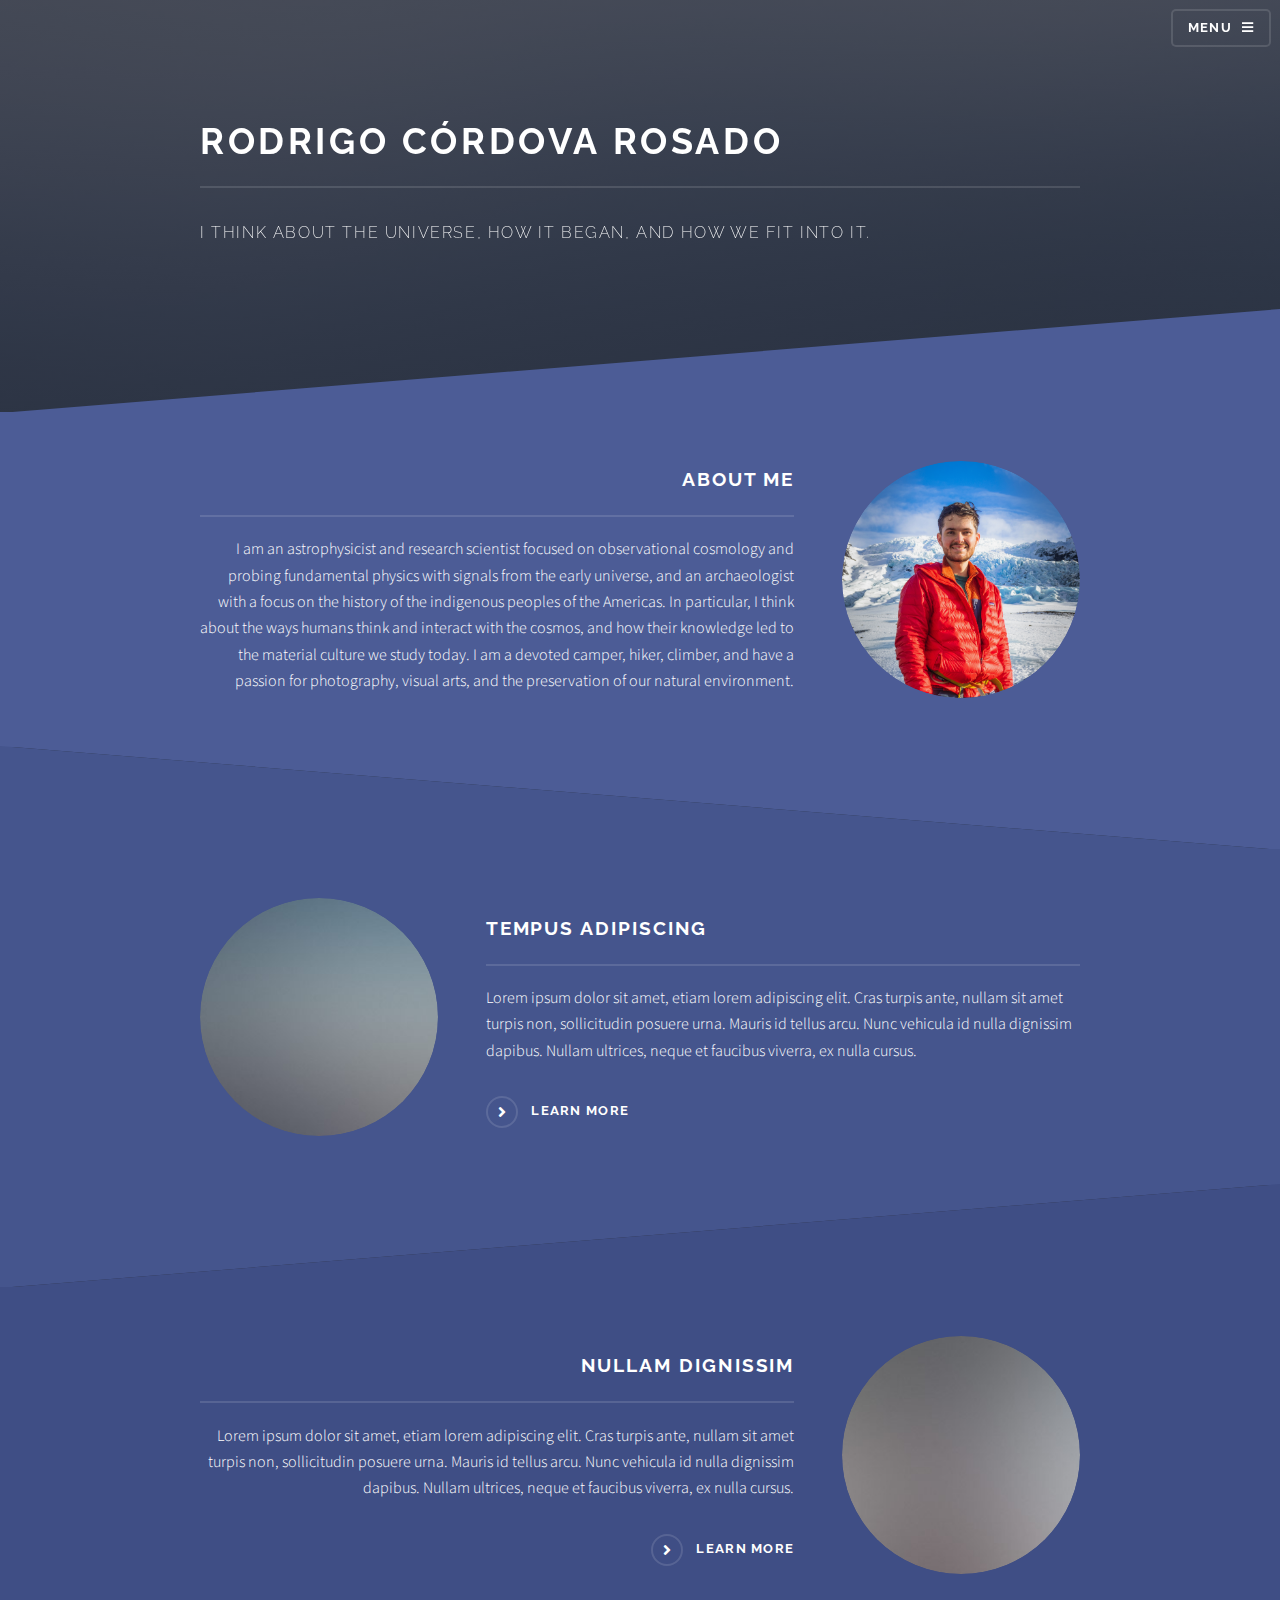
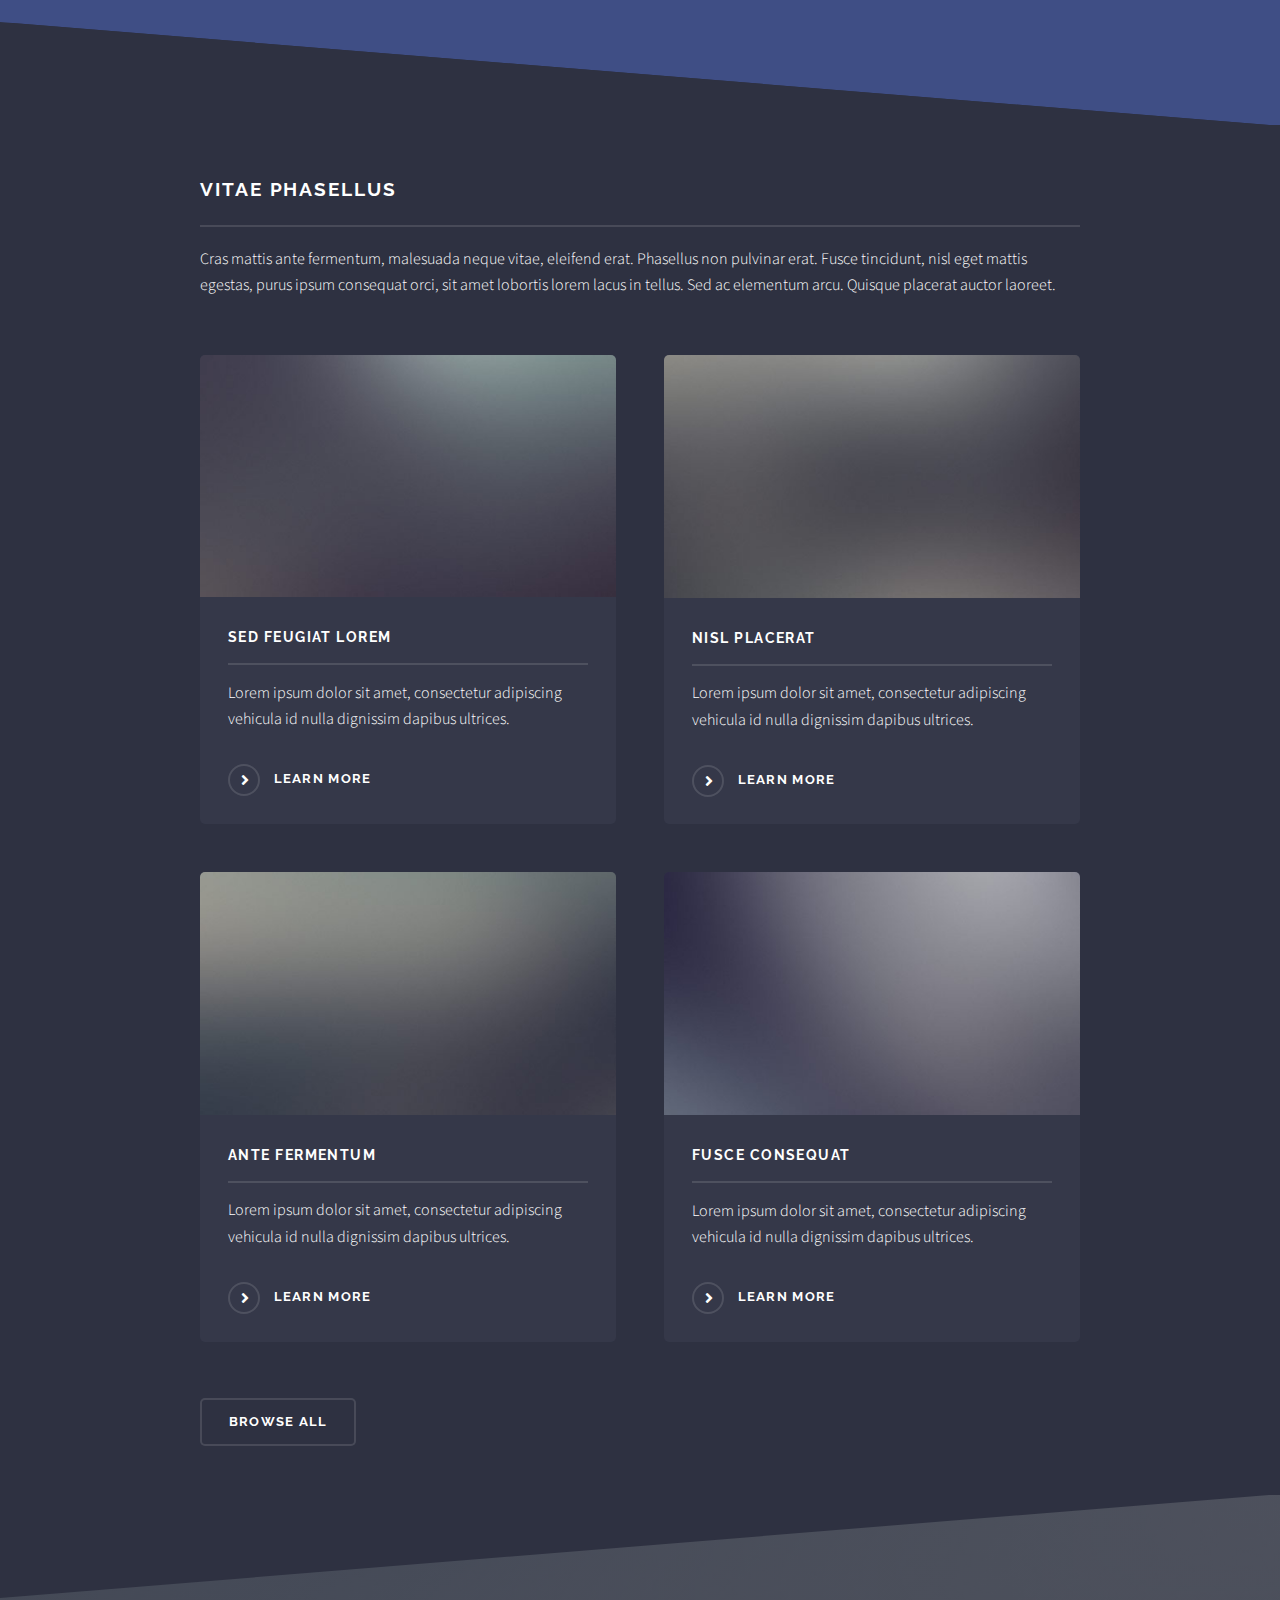
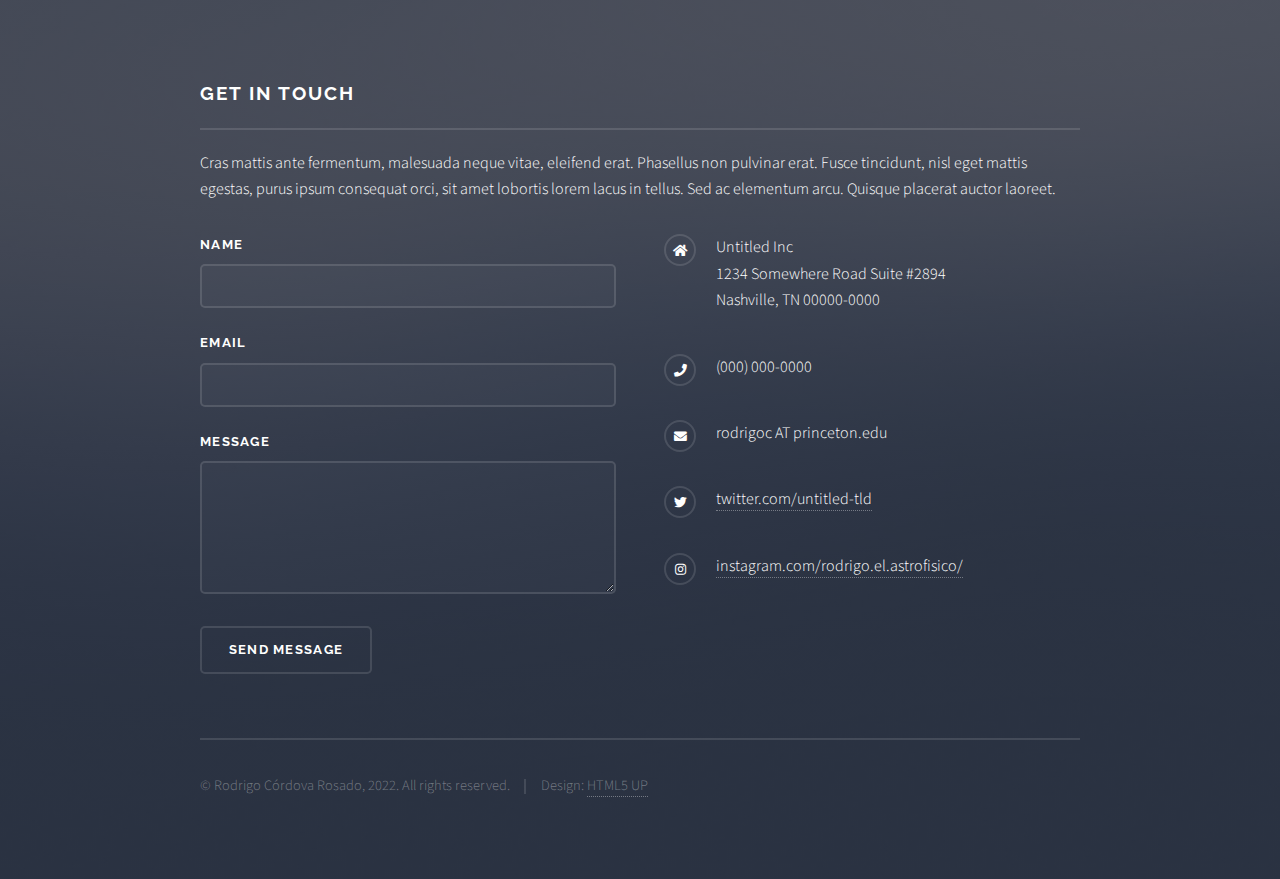
==== commit a7cb62e2: "Fixes" ====
--- a/index.html
+++ b/index.html
@@ -1,12 +1,12 @@
 <!DOCTYPE HTML>
 <!--
-	Story by HTML5 UP
+	Solid State by HTML5 UP
 	html5up.net | @ajlkn
 	Free for personal and commercial use under the CCA 3.0 license (html5up.net/license)
 -->
 <html>
 	<head>
-		<title>Story by HTML5 UP</title>
+		<title>Rodrigo Córdova Rosado</title>
 		<meta charset="utf-8" />
 		<meta name="viewport" content="width=device-width, initial-scale=1, user-scalable=no" />
 		<link rel="stylesheet" href="assets/css/main.css" />
@@ -14,339 +14,166 @@
 	</head>
 	<body class="is-preload">
 
-		<!-- Wrapper -->
-			<div id="wrapper" class="divided">
+		<!-- Page Wrapper -->
+			<div id="page-wrapper">
 
-				<!-- One -->
-					<section class="banner style1 orient-left content-align-left image-position-right fullscreen onload-image-fade-in onload-content-fade-right">
-						<div class="content">
-							<h1>Story</h1>
-							<p class="major">A (modular, highly tweakable) responsive one-page template designed by <a href="https://html5up.net">HTML5 UP</a> and released for free under the <a href="https://html5up.net/license">Creative Commons</a>.</p>
-							<ul class="actions stacked">
-								<li><a href="#first" class="button big wide smooth-scroll-middle">Get Started</a></li>
+				<!-- Header -->
+					<header id="header" class="alt">
+						<h1><a href="index.html">Solid State</a></h1>
+						<nav>
+							<a href="#menu">Menu</a>
+						</nav>
+					</header>
+
+				<!-- Menu -->
+					<nav id="menu">
+						<div class="inner">
+							<h2>Menu</h2>
+							<ul class="links">
+								<li><a href="index.html">Home</a></li>
+								<li><a href="generic.html">Generic</a></li>
+								<li><a href="elements.html">Elements</a></li>
+								<li><a href="#">Log In</a></li>
+								<li><a href="#">Sign Up</a></li>
 							</ul>
+							<a href="#" class="close">Close</a>
 						</div>
-						<div class="image">
-							<img src="images/banner.jpg" alt="" />
+					</nav>
+
+				<!-- Banner -->
+					<section id="banner">
+						<div class="inner">
+							<!--<div class="logo"><span class="icon fa-gem"></span></div>-->
+							<h2>Rodrigo Córdova Rosado</h2>
+							<p> I think about the universe, how it began, and how we fit into it. <!-- Banner<a href="http://html5up.net">HTML5 UP</a> --></p>
 						</div>
 					</section>
 
-				<!-- Two -->
-					<section class="spotlight style1 orient-right content-align-left image-position-center onscroll-image-fade-in" id="first">
-						<div class="content">
-							<h2>Magna etiam feugiat</h2>
-							<p>Lorem ipsum dolor sit amet, consectetur adipiscing elit. Morbi id ante sed ex pharetra lacinia sit amet vel massa. Donec facilisis laoreet nulla eu bibendum. Donec ut ex risus. Fusce lorem lectus, pharetra pretium massa et, hendrerit vestibulum odio lorem ipsum dolor sit amet.</p>
-							<ul class="actions stacked">
-								<li><a href="#" class="button">Learn More</a></li>
-							</ul>
-						</div>
-						<div class="image">
-							<img src="images/spotlight01.jpg" alt="" />
-						</div>
-					</section>
+				<!-- Wrapper -->
+					<section id="wrapper">
 
-				<!-- Three -->
-					<section class="spotlight style1 orient-left content-align-left image-position-center onscroll-image-fade-in">
-						<div class="content">
-							<h2>Tempus adipiscing</h2>
-							<p>Lorem ipsum dolor sit amet, consectetur adipiscing elit. Morbi id ante sed ex pharetra lacinia sit amet vel massa. Donec facilisis laoreet nulla eu bibendum. Donec ut ex risus. Fusce lorem lectus, pharetra pretium massa et, hendrerit vestibulum odio lorem ipsum dolor sit amet.</p>
-							<ul class="actions stacked">
-								<li><a href="#" class="button">Learn More</a></li>
-							</ul>
-						</div>
-						<div class="image">
-							<img src="images/spotlight02.jpg" alt="" />
-						</div>
-					</section>
+						<!-- One -->
+							<section id="one" class="wrapper spotlight style1">
+								<div class="inner">
+									<a class="image"><img src="images/profile.jpeg" alt="" /></a>
+									<div class="content">
+										<h2 class="major">About Me</h2>
+										<p>I am an astrophysicist and research scientist focused on observational cosmology and probing fundamental physics with signals from the early universe, and an archaeologist with a focus on the history of the indigenous peoples of the Americas. In particular, I think about the ways humans think and interact with the cosmos, and how their knowledge led to the material culture we study today. I am a devoted camper, hiker, climber, and have a passion for photography, visual arts, and the preservation of our natural environment.</p>
+										<!--<a href="#" class="special">Learn more</a>-->
+									</div>
+								</div>
+							</section>
 
-				<!-- Four -->
-					<section class="spotlight style1 orient-right content-align-left image-position-center onscroll-image-fade-in">
-						<div class="content">
-							<h2>Pharetra etiam nulla</h2>
-							<p>Lorem ipsum dolor sit amet, consectetur adipiscing elit. Morbi id ante sed ex pharetra lacinia sit amet vel massa. Donec facilisis laoreet nulla eu bibendum. Donec ut ex risus. Fusce lorem lectus, pharetra pretium massa et, hendrerit vestibulum odio lorem ipsum dolor sit amet.</p>
-							<ul class="actions stacked">
-								<li><a href="#" class="button">Learn More</a></li>
-							</ul>
-						</div>
-						<div class="image">
-							<img src="images/spotlight03.jpg" alt="" />
-						</div>
-					</section>
+						<!-- Two -->
+							<section id="two" class="wrapper alt spotlight style2">
+								<div class="inner">
+									<a href="#" class="image"><img src="images/pic02.jpg" alt="" /></a>
+									<div class="content">
+										<h2 class="major">Tempus adipiscing</h2>
+										<p>Lorem ipsum dolor sit amet, etiam lorem adipiscing elit. Cras turpis ante, nullam sit amet turpis non, sollicitudin posuere urna. Mauris id tellus arcu. Nunc vehicula id nulla dignissim dapibus. Nullam ultrices, neque et faucibus viverra, ex nulla cursus.</p>
+										<a href="#" class="special">Learn more</a>
+									</div>
+								</div>
+							</section>
 
-				<!-- Five -->
-					<section class="wrapper style1 align-center">
-						<div class="inner">
-							<h2>Massa sed condimentum</h2>
-							<p>Lorem ipsum dolor sit amet, consectetur adipiscing elit. Morbi id ante sed ex pharetra lacinia sit amet vel massa. Donec facilisis laoreet nulla eu bibendum. Donec ut ex risus. Fusce lorem lectus, pharetra pretium massa et, hendrerit vestibulum odio lorem ipsum.</p>
-						</div>
+						<!-- Three -->
+							<section id="three" class="wrapper spotlight style3">
+								<div class="inner">
+									<a href="#" class="image"><img src="images/pic03.jpg" alt="" /></a>
+									<div class="content">
+										<h2 class="major">Nullam dignissim</h2>
+										<p>Lorem ipsum dolor sit amet, etiam lorem adipiscing elit. Cras turpis ante, nullam sit amet turpis non, sollicitudin posuere urna. Mauris id tellus arcu. Nunc vehicula id nulla dignissim dapibus. Nullam ultrices, neque et faucibus viverra, ex nulla cursus.</p>
+										<a href="#" class="special">Learn more</a>
+									</div>
+								</div>
+							</section>
 
-						<!-- Gallery -->
-							<div class="gallery style2 medium lightbox onscroll-fade-in">
-								<article>
-									<a href="images/gallery/fulls/01.jpg" class="image">
-										<img src="images/gallery/thumbs/01.jpg" alt="" />
-									</a>
-									<div class="caption">
-										<h3>Ipsum Dolor</h3>
-										<p>Lorem ipsum dolor amet, consectetur magna etiam elit. Etiam sed ultrices.</p>
-										<ul class="actions fixed">
-											<li><span class="button small">Details</span></li>
-										</ul>
-									</div>
-								</article>
-								<article>
-									<a href="images/gallery/fulls/02.jpg" class="image">
-										<img src="images/gallery/thumbs/02.jpg" alt="" />
-									</a>
-									<div class="caption">
-										<h3>Feugiat Lorem</h3>
-										<p>Lorem ipsum dolor amet, consectetur magna etiam elit. Etiam sed ultrices.</p>
-										<ul class="actions fixed">
-											<li><span class="button small">Details</span></li>
-										</ul>
-									</div>
-								</article>
-								<article>
-									<a href="images/gallery/fulls/03.jpg" class="image">
-										<img src="images/gallery/thumbs/03.jpg" alt="" />
-									</a>
-									<div class="caption">
-										<h3>Magna Amet</h3>
-										<p>Lorem ipsum dolor amet, consectetur magna etiam elit. Etiam sed ultrices.</p>
-										<ul class="actions fixed">
-											<li><span class="button small">Details</span></li>
-										</ul>
-									</div>
-								</article>
-								<article>
-									<a href="images/gallery/fulls/04.jpg" class="image">
-										<img src="images/gallery/thumbs/04.jpg" alt="" />
-									</a>
-									<div class="caption">
-										<h3>Sed Tempus</h3>
-										<p>Lorem ipsum dolor amet, consectetur magna etiam elit. Etiam sed ultrices.</p>
-										<ul class="actions fixed">
-											<li><span class="button small">Details</span></li>
-										</ul>
-									</div>
-								</article>
-								<article>
-									<a href="images/gallery/fulls/05.jpg" class="image">
-										<img src="images/gallery/thumbs/05.jpg" alt="" />
-									</a>
-									<div class="caption">
-										<h3>Ultrices Magna</h3>
-										<p>Lorem ipsum dolor amet, consectetur magna etiam elit. Etiam sed ultrices.</p>
-										<ul class="actions fixed">
-											<li><span class="button small">Details</span></li>
-										</ul>
-									</div>
-								</article>
-								<article>
-									<a href="images/gallery/fulls/06.jpg" class="image">
-										<img src="images/gallery/thumbs/06.jpg" alt="" />
-									</a>
-									<div class="caption">
-										<h3>Sed Tempus</h3>
-										<p>Lorem ipsum dolor amet, consectetur magna etiam elit. Etiam sed ultrices.</p>
-										<ul class="actions fixed">
-											<li><span class="button small">Details</span></li>
-										</ul>
-									</div>
-								</article>
-								<article>
-									<a href="images/gallery/fulls/07.jpg" class="image">
-										<img src="images/gallery/thumbs/07.jpg" alt="" />
-									</a>
-									<div class="caption">
-										<h3>Ipsum Lorem</h3>
-										<p>Lorem ipsum dolor amet, consectetur magna etiam elit. Etiam sed ultrices.</p>
-										<ul class="actions fixed">
-											<li><span class="button small">Details</span></li>
-										</ul>
-									</div>
-								</article>
-								<article>
-									<a href="images/gallery/fulls/08.jpg" class="image">
-										<img src="images/gallery/thumbs/08.jpg" alt="" />
-									</a>
-									<div class="caption">
-										<h3>Magna Risus</h3>
-										<p>Lorem ipsum dolor amet, consectetur magna etiam elit. Etiam sed ultrices.</p>
-										<ul class="actions fixed">
-											<li><span class="button small">Details</span></li>
-										</ul>
-									</div>
-								</article>
-								<article>
-									<a href="images/gallery/fulls/09.jpg" class="image">
-										<img src="images/gallery/thumbs/09.jpg" alt="" />
-									</a>
-									<div class="caption">
-										<h3>Tempus Dolor</h3>
-										<p>Lorem ipsum dolor amet, consectetur magna etiam elit. Etiam sed ultrices.</p>
-										<ul class="actions fixed">
-											<li><span class="button small">Details</span></li>
-										</ul>
-									</div>
-								</article>
-								<article>
-									<a href="images/gallery/fulls/10.jpg" class="image">
-										<img src="images/gallery/thumbs/10.jpg" alt="" />
-									</a>
-									<div class="caption">
-										<h3>Sed Etiam</h3>
-										<p>Lorem ipsum dolor amet, consectetur magna etiam elit. Etiam sed ultrices.</p>
-										<ul class="actions fixed">
-											<li><span class="button small">Details</span></li>
-										</ul>
-									</div>
-								</article>
-								<article>
-									<a href="images/gallery/fulls/11.jpg" class="image">
-										<img src="images/gallery/thumbs/11.jpg" alt="" />
-									</a>
-									<div class="caption">
-										<h3>Magna Lorem</h3>
-										<p>Lorem ipsum dolor amet, consectetur magna etiam elit. Etiam sed ultrices.</p>
-										<ul class="actions fixed">
-											<li><span class="button small">Details</span></li>
-										</ul>
-									</div>
-								</article>
-								<article>
-									<a href="images/gallery/fulls/12.jpg" class="image">
-										<img src="images/gallery/thumbs/12.jpg" alt="" />
-									</a>
-									<div class="caption">
-										<h3>Ipsum Dolor</h3>
-										<p>Lorem ipsum dolor amet, consectetur magna etiam elit. Etiam sed ultrices.</p>
-										<ul class="actions fixed">
-											<li><span class="button small">Details</span></li>
-										</ul>
-									</div>
-								</article>
-							</div>
+						<!-- Four -->
+							<section id="four" class="wrapper alt style1">
+								<div class="inner">
+									<h2 class="major">Vitae phasellus</h2>
+									<p>Cras mattis ante fermentum, malesuada neque vitae, eleifend erat. Phasellus non pulvinar erat. Fusce tincidunt, nisl eget mattis egestas, purus ipsum consequat orci, sit amet lobortis lorem lacus in tellus. Sed ac elementum arcu. Quisque placerat auctor laoreet.</p>
+									<section class="features">
+										<article>
+											<a href="#" class="image"><img src="images/pic04.jpg" alt="" /></a>
+											<h3 class="major">Sed feugiat lorem</h3>
+											<p>Lorem ipsum dolor sit amet, consectetur adipiscing vehicula id nulla dignissim dapibus ultrices.</p>
+											<a href="#" class="special">Learn more</a>
+										</article>
+										<article>
+											<a href="#" class="image"><img src="images/pic05.jpg" alt="" /></a>
+											<h3 class="major">Nisl placerat</h3>
+											<p>Lorem ipsum dolor sit amet, consectetur adipiscing vehicula id nulla dignissim dapibus ultrices.</p>
+											<a href="#" class="special">Learn more</a>
+										</article>
+										<article>
+											<a href="#" class="image"><img src="images/pic06.jpg" alt="" /></a>
+											<h3 class="major">Ante fermentum</h3>
+											<p>Lorem ipsum dolor sit amet, consectetur adipiscing vehicula id nulla dignissim dapibus ultrices.</p>
+											<a href="#" class="special">Learn more</a>
+										</article>
+										<article>
+											<a href="#" class="image"><img src="images/pic07.jpg" alt="" /></a>
+											<h3 class="major">Fusce consequat</h3>
+											<p>Lorem ipsum dolor sit amet, consectetur adipiscing vehicula id nulla dignissim dapibus ultrices.</p>
+											<a href="#" class="special">Learn more</a>
+										</article>
+									</section>
+									<ul class="actions">
+										<li><a href="#" class="button">Browse All</a></li>
+									</ul>
+								</div>
+							</section>
 
 					</section>
 
-				<!-- Six -->
-					<section class="wrapper style1 align-center">
+				<!-- Footer -->
+					<section id="footer">
 						<div class="inner">
-							<h2>Ipsum sed consequat</h2>
-							<p>Lorem ipsum dolor sit amet, consectetur adipiscing elit. Morbi id ante sed ex pharetra lacinia sit amet vel massa. Donec facilisis laoreet nulla eu bibendum. Donec ut ex risus. Fusce lorem lectus, pharetra pretium massa et, hendrerit vestibulum odio lorem ipsum.</p>
-							<div class="items style1 medium onscroll-fade-in">
-								<section>
-									<span class="icon style2 major fa-gem"></span>
-									<h3>Lorem</h3>
-									<p>Lorem ipsum dolor sit amet, consectetur adipiscing elit. Morbi dui turpis, cursus eget orci amet aliquam congue semper. Etiam eget ultrices risus nec tempor elit.</p>
-								</section>
-								<section>
-									<span class="icon solid style2 major fa-save"></span>
-									<h3>Ipsum</h3>
-									<p>Lorem ipsum dolor sit amet, consectetur adipiscing elit. Morbi dui turpis, cursus eget orci amet aliquam congue semper. Etiam eget ultrices risus nec tempor elit.</p>
-								</section>
-								<section>
-									<span class="icon solid style2 major fa-chart-bar"></span>
-									<h3>Dolor</h3>
-									<p>Lorem ipsum dolor sit amet, consectetur adipiscing elit. Morbi dui turpis, cursus eget orci amet aliquam congue semper. Etiam eget ultrices risus nec tempor elit.</p>
-								</section>
-								<section>
-									<span class="icon solid style2 major fa-wifi"></span>
-									<h3>Amet</h3>
-									<p>Lorem ipsum dolor sit amet, consectetur adipiscing elit. Morbi dui turpis, cursus eget orci amet aliquam congue semper. Etiam eget ultrices risus nec tempor elit.</p>
-								</section>
-								<section>
-									<span class="icon solid style2 major fa-cog"></span>
-									<h3>Magna</h3>
-									<p>Lorem ipsum dolor sit amet, consectetur adipiscing elit. Morbi dui turpis, cursus eget orci amet aliquam congue semper. Etiam eget ultrices risus nec tempor elit.</p>
-								</section>
-								<section>
-									<span class="icon style2 major fa-paper-plane"></span>
-									<h3>Tempus</h3>
-									<p>Lorem ipsum dolor sit amet, consectetur adipiscing elit. Morbi dui turpis, cursus eget orci amet aliquam congue semper. Etiam eget ultrices risus nec tempor elit.</p>
-								</section>
-								<section>
-									<span class="icon solid style2 major fa-desktop"></span>
-									<h3>Aliquam</h3>
-									<p>Lorem ipsum dolor sit amet, consectetur adipiscing elit. Morbi dui turpis, cursus eget orci amet aliquam congue semper. Etiam eget ultrices risus nec tempor elit.</p>
-								</section>
-								<section>
-									<span class="icon solid style2 major fa-sync-alt"></span>
-									<h3>Elit</h3>
-									<p>Lorem ipsum dolor sit amet, consectetur adipiscing elit. Morbi dui turpis, cursus eget orci amet aliquam congue semper. Etiam eget ultrices risus nec tempor elit.</p>
-								</section>
-								<section>
-									<span class="icon solid style2 major fa-hashtag"></span>
-									<h3>Morbi</h3>
-									<p>Lorem ipsum dolor sit amet, consectetur adipiscing elit. Morbi dui turpis, cursus eget orci amet aliquam congue semper. Etiam eget ultrices risus nec tempor elit.</p>
-								</section>
-								<section>
-									<span class="icon solid style2 major fa-bolt"></span>
-									<h3>Turpis</h3>
-									<p>Lorem ipsum dolor sit amet, consectetur adipiscing elit. Morbi dui turpis, cursus eget orci amet aliquam congue semper. Etiam eget ultrices risus nec tempor elit.</p>
-								</section>
-								<section>
-									<span class="icon solid style2 major fa-envelope"></span>
-									<h3>Ultrices</h3>
-									<p>Lorem ipsum dolor sit amet, consectetur adipiscing elit. Morbi dui turpis, cursus eget orci amet aliquam congue semper. Etiam eget ultrices risus nec tempor elit.</p>
-								</section>
-								<section>
-									<span class="icon solid style2 major fa-leaf"></span>
-									<h3>Risus</h3>
-									<p>Lorem ipsum dolor sit amet, consectetur adipiscing elit. Morbi dui turpis, cursus eget orci amet aliquam congue semper. Etiam eget ultrices risus nec tempor elit.</p>
-								</section>
-							</div>
-						</div>
-					</section>
-
-				<!-- Seven -->
-					<section class="wrapper style1 align-center">
-						<div class="inner medium">
-							<h2>Get in touch</h2>
+							<h2 class="major">Get in touch</h2>
+							<p>Cras mattis ante fermentum, malesuada neque vitae, eleifend erat. Phasellus non pulvinar erat. Fusce tincidunt, nisl eget mattis egestas, purus ipsum consequat orci, sit amet lobortis lorem lacus in tellus. Sed ac elementum arcu. Quisque placerat auctor laoreet.</p>
 							<form method="post" action="#">
 								<div class="fields">
-									<div class="field half">
+									<div class="field">
 										<label for="name">Name</label>
-										<input type="text" name="name" id="name" value="" />
+										<input type="text" name="name" id="name" />
 									</div>
-									<div class="field half">
+									<div class="field">
 										<label for="email">Email</label>
-										<input type="email" name="email" id="email" value="" />
+										<input type="email" name="email" id="email" />
 									</div>
 									<div class="field">
 										<label for="message">Message</label>
-										<textarea name="message" id="message" rows="6"></textarea>
+										<textarea name="message" id="message" rows="4"></textarea>
 									</div>
 								</div>
-								<ul class="actions special">
-									<li><input type="submit" name="submit" id="submit" value="Send Message" /></li>
+								<ul class="actions">
+									<li><input type="submit" value="Send Message" /></li>
 								</ul>
 							</form>
-
+							<ul class="contact">
+								<li class="icon solid fa-home">
+									Untitled Inc<br />
+									1234 Somewhere Road Suite #2894<br />
+									Nashville, TN 00000-0000
+								</li>
+								<li class="icon solid fa-phone">(000) 000-0000</li>
+								<li class="icon solid fa-envelope">rodrigoc AT princeton.edu</li>
+								<li class="icon brands fa-twitter"><a href="#">twitter.com/untitled-tld</a></li>
+								<!--<li class="icon brands fa-facebook-f"><a href="#">facebook.com/untitled-tld</a></li>-->
+								<li class="icon brands fa-instagram"><a href="#">instagram.com/rodrigo.el.astrofisico/</a></li>
+							</ul>
+							<ul class="copyright">
+								<li>&copy; Rodrigo Córdova Rosado, 2022. All rights reserved.</li><li>Design: <a href="http://html5up.net">HTML5 UP</a></li>
+							</ul>
 						</div>
 					</section>
-
-				<!-- Footer -->
-					<footer class="wrapper style1 align-center">
-						<div class="inner">
-							<ul class="icons">
-								<li><a href="#" class="icon brands style2 fa-twitter"><span class="label">Twitter</span></a></li>
-								<li><a href="#" class="icon brands style2 fa-facebook-f"><span class="label">Facebook</span></a></li>
-								<li><a href="#" class="icon brands style2 fa-instagram"><span class="label">Instagram</span></a></li>
-								<li><a href="#" class="icon brands style2 fa-linkedin-in"><span class="label">LinkedIn</span></a></li>
-								<li><a href="#" class="icon style2 fa-envelope"><span class="label">Email</span></a></li>
-							</ul>
-							<p>&copy; Untitled. Design: <a href="https://html5up.net">HTML5 UP</a>.</p>
-						</div>
-					</footer>
 
 			</div>
 
 		<!-- Scripts -->
 			<script src="assets/js/jquery.min.js"></script>
 			<script src="assets/js/jquery.scrollex.min.js"></script>
-			<script src="assets/js/jquery.scrolly.min.js"></script>
 			<script src="assets/js/browser.min.js"></script>
 			<script src="assets/js/breakpoints.min.js"></script>
 			<script src="assets/js/util.js"></script>
--- a/assets/css/main.css
+++ b/assets/css/main.css
@@ -1,8 +1,8 @@
 @import url(fontawesome-all.min.css);
-@import url("https://fonts.googleapis.com/css?family=Source+Sans+Pro:300,300i,400,400i");
+@import url("https://fonts.googleapis.com/css?family=Raleway:200,700|Source+Sans+Pro:300,600,300italic,600italic");
 
 /*
-	Story by HTML5 UP
+	Solid State by HTML5 UP
 	html5up.net | @ajlkn
 	Free for personal and commercial use under the CCA 3.0 license (html5up.net/license)
 */
@@ -99,7 +99,14 @@
 	}
 
 	body {
-		background: #ffffff;
+		background-color: #2e3141;
+		background-image: linear-gradient(to top, rgba(46, 49, 65, 0.8), rgba(46, 49, 65, 0.8)), url("../../images/bg.jpg");
+		background-size: auto,+ cover;
+		background-attachment: fixed,+ fixed;
+		background-position: center,+ center;
 	}
 
 		body.is-preload *, body.is-preload *:before, body.is-preload *:after {
@@ -115,68 +122,124 @@
 
 /* Type */
 
-	html {
-		font-size: 18pt;
-	}
-
-		@media screen and (max-width: 1680px) {
-
-			html {
-				font-size: 14pt;
-			}
-
-		}
-
-		@media screen and (max-width: 1280px) {
-
-			html {
-				font-size: 12pt;
-			}
-
-		}
-
-		@media screen and (max-width: 736px) {
-
-			html {
-				font-size: 11pt;
-			}
-
-		}
-
-		@media screen and (max-width: 360px) {
-
-			html {
-				font-size: 10pt;
-			}
-
-		}
-
-	body {
-		background-color: #ffffff;
-		color: #000000;
-	}
-
 	body, input, select, textarea {
+		color: #ffffff;
 		font-family: "Source Sans Pro", Helvetica, sans-serif;
-		font-size: 1rem;
+		font-size: 16.5pt;
 		font-weight: 300;
 		line-height: 1.65;
 	}
 
+		@media screen and (max-width: 1680px) {
+
+			body, input, select, textarea {
+				font-size: 13pt;
+			}
+
+		}
+
+		@media screen and (max-width: 1280px) {
+
+			body, input, select, textarea {
+				font-size: 12pt;
+			}
+
+		}
+
+		@media screen and (max-width: 980px) {
+
+			body, input, select, textarea {
+				font-size: 12pt;
+			}
+
+		}
+
+		@media screen and (max-width: 736px) {
+
+			body, input, select, textarea {
+				font-size: 12pt;
+			}
+
+		}
+
+		@media screen and (max-width: 480px) {
+
+			body, input, select, textarea {
+				font-size: 12pt;
+			}
+
+		}
+
 	a {
-		-moz-transition: color 0.2s ease-in-out;
-		-webkit-transition: color 0.2s ease-in-out;
-		-ms-transition: color 0.2s ease-in-out;
-		transition: color 0.2s ease-in-out;
-		text-decoration: underline;
+		-moz-transition: color 0.2s ease-in-out, border-bottom-color 0.2s ease-in-out;
+		-webkit-transition: color 0.2s ease-in-out, border-bottom-color 0.2s ease-in-out;
+		-ms-transition: color 0.2s ease-in-out, border-bottom-color 0.2s ease-in-out;
+		transition: color 0.2s ease-in-out, border-bottom-color 0.2s ease-in-out;
+		border-bottom: dotted 1px rgba(255, 255, 255, 0.35);
+		color: #ffffff;
+		text-decoration: none;
 	}
 
 		a:hover {
+			border-bottom-color: transparent;
+			color: #ffffff !important;
+		}
+
+		a.special:not(.button) {
 			text-decoration: none;
-		}
+			border-bottom: 0;
+			display: block;
+			font-family: Raleway, Helvetica, sans-serif;
+			font-size: 0.8em;
+			font-weight: 700;
+			letter-spacing: 0.1em;
+			margin: 0 0 2em 0;
+			text-transform: uppercase;
+		}
+
+			a.special:not(.button):before {
+				-moz-osx-font-smoothing: grayscale;
+				-webkit-font-smoothing: antialiased;
+				display: inline-block;
+				font-style: normal;
+				font-variant: normal;
+				text-rendering: auto;
+				line-height: 1;
+				text-transform: none !important;
+				font-family: 'Font Awesome 5 Free';
+				font-weight: 900;
+			}
+
+			a.special:not(.button):before {
+				-moz-transition: background-color 0.2s ease-in-out;
+				-webkit-transition: background-color 0.2s ease-in-out;
+				-ms-transition: background-color 0.2s ease-in-out;
+				transition: background-color 0.2s ease-in-out;
+				border-radius: 100%;
+				border: solid 2px rgba(255, 255, 255, 0.125);
+				content: '\f105';
+				display: inline-block;
+				font-size: 1.25em;
+				height: 2em;
+				line-height: 1.75em;
+				margin-right: 0.85em;
+				text-align: center;
+				text-indent: 0.15em;
+				vertical-align: middle;
+				width: 2em;
+			}
+
+			a.special:not(.button):hover:before {
+				background-color: rgba(255, 255, 255, 0.025);
+			}
+
+			a.special:not(.button):active:before {
+				background-color: rgba(255, 255, 255, 0.075);
+			}
 
 	strong, b {
-		font-weight: 400;
+		color: #ffffff;
+		font-weight: 600;
 	}
 
 	em, i {
@@ -184,99 +247,116 @@
 	}
 
 	p {
-		margin: 0 0 2rem 0;
-	}
-
-		p.major {
-			font-size: 1.25rem;
-		}
+		margin: 0 0 2em 0;
+	}
 
 	h1, h2, h3, h4, h5, h6 {
-		font-weight: 300;
-		line-height: 1.375;
-		letter-spacing: -0.05em;
-		margin: 0 0 1rem 0;
+		color: #ffffff;
+		font-family: Raleway, Helvetica, sans-serif;
+		font-weight: 700;
+		letter-spacing: 0.1em;
+		margin: 0 0 1em 0;
+		text-transform: uppercase;
 	}
 
 		h1 a, h2 a, h3 a, h4 a, h5 a, h6 a {
 			color: inherit;
 			text-decoration: none;
-		}
-
-	h1 {
-		font-size: 3.5rem;
-		line-height: 1.2;
-	}
+			border-bottom: 0;
+		}
+
+		h1 span, h2 span, h3 span, h4 span, h5 span, h6 span {
+			font-weight: 200;
+		}
+
+		h1.major, h2.major, h3.major, h4.major, h5.major, h6.major {
+			padding-bottom: 1em;
+			border-bottom: solid 2px rgba(255, 255, 255, 0.125);
+		}
 
 	h2 {
-		font-size: 2.25rem;
+		font-size: 1.2em;
 	}
 
 	h3 {
-		font-size: 1.5rem;
+		font-size: 0.9em;
 	}
 
 	h4 {
-		font-size: 1.1rem;
+		font-size: 0.7em;
 	}
 
 	h5 {
-		font-size: 0.9rem;
+		font-size: 0.7em;
 	}
 
 	h6 {
-		font-size: 0.7rem;
+		font-size: 0.7em;
+	}
+
+	@media screen and (max-width: 736px) {
+
+		h2 {
+			font-size: 1em;
+		}
+
+		h3 {
+			font-size: 0.8em;
+		}
+
 	}
 
 	sub {
-		font-size: 0.8rem;
+		font-size: 0.8em;
 		position: relative;
-		top: 0.5rem;
+		top: 0.5em;
 	}
 
 	sup {
-		font-size: 0.8rem;
+		font-size: 0.8em;
 		position: relative;
-		top: -0.5rem;
+		top: -0.5em;
 	}
 
 	blockquote {
-		border-left: solid 4px;
+		border-left: solid 4px rgba(255, 255, 255, 0.125);
 		font-style: italic;
-		margin: 0 0 2rem 0;
-		padding: 0.5rem 0 0.5rem 2rem;
+		margin: 0 0 2em 0;
+		padding: 0.5em 0 0.5em 2em;
 	}
 
 	code {
-		border-radius: 4px;
+		background: rgba(255, 255, 255, 0.025);
+		border-radius: 5px;
+		border: solid 2px rgba(255, 255, 255, 0.125);
 		font-family: "Courier New", monospace;
 		font-size: 0.9em;
-		margin: 0 0.25rem;
-		padding: 0.25rem 0.325rem;
+		margin: 0 0.25em;
+		padding: 0.25em 0.65em;
 	}
 
 	pre {
 		-webkit-overflow-scrolling: touch;
 		font-family: "Courier New", monospace;
 		font-size: 0.9em;
-		margin: 0 0 2rem 0;
+		margin: 0 0 2em 0;
 	}
 
 		pre code {
 			display: block;
-			line-height: 1.5;
-			padding: 0.75rem 1rem;
+			line-height: 1.75em;
+			padding: 1em 1.5em;
 			overflow-x: auto;
 		}
 
 	hr {
 		border: 0;
-		border-bottom: solid 1px;
-		margin: 2.5rem 0;
+		border-bottom: solid 2px rgba(255, 255, 255, 0.125);
+		margin: 2.5em 0;
 	}
 
 		hr.major {
-			margin: 3.5rem 0;
+			margin: 4em 0;
 		}
 
 	.align-left {
@@ -289,63 +369,6 @@
 
 	.align-right {
 		text-align: right;
-	}
-
-	@media screen and (max-width: 736px) {
-
-		p.major {
-			font-size: 1.1rem;
-		}
-
-		h1 {
-			font-size: 2.5rem;
-		}
-
-		h2 {
-			font-size: 2rem;
-		}
-
-		h3 {
-			font-size: 1.25rem;
-		}
-
-		h4 {
-			font-size: 1rem;
-		}
-
-	}
-
-	input, select, textarea {
-		color: #000000;
-	}
-
-	a {
-		color: #000000;
-	}
-
-		a:hover {
-			color: #47D3E5;
-		}
-
-	strong, b {
-		color: #000000;
-	}
-
-	h1, h2, h3, h4, h5, h6 {
-		color: #000000;
-	}
-
-	blockquote {
-		border-left-color: rgba(0, 0, 0, 0.2);
-	}
-
-	code {
-		background: rgba(0, 0, 0, 0.05);
-		border-color: rgba(0, 0, 0, 0.2);
-	}
-
-	hr {
-		border-bottom-color: rgba(0, 0, 0, 0.2);
 	}
 
 /* Row */
@@ -491,104 +514,104 @@
 
 		.row.gtr-0 {
 			margin-top: 0;
-			margin-left: 0rem;
+			margin-left: 0em;
 		}
 
 			.row.gtr-0 > * {
-				padding: 0 0 0 0rem;
+				padding: 0 0 0 0em;
 			}
 
 			.row.gtr-0.gtr-uniform {
-				margin-top: 0rem;
+				margin-top: 0em;
 			}
 
 				.row.gtr-0.gtr-uniform > * {
-					padding-top: 0rem;
+					padding-top: 0em;
 				}
 
 		.row.gtr-25 {
 			margin-top: 0;
-			margin-left: -0.5rem;
+			margin-left: -0.4375em;
 		}
 
 			.row.gtr-25 > * {
-				padding: 0 0 0 0.5rem;
+				padding: 0 0 0 0.4375em;
 			}
 
 			.row.gtr-25.gtr-uniform {
-				margin-top: -0.5rem;
+				margin-top: -0.4375em;
 			}
 
 				.row.gtr-25.gtr-uniform > * {
-					padding-top: 0.5rem;
+					padding-top: 0.4375em;
 				}
 
 		.row.gtr-50 {
 			margin-top: 0;
-			margin-left: -1rem;
+			margin-left: -0.875em;
 		}
 
 			.row.gtr-50 > * {
-				padding: 0 0 0 1rem;
+				padding: 0 0 0 0.875em;
 			}
 
 			.row.gtr-50.gtr-uniform {
-				margin-top: -1rem;
+				margin-top: -0.875em;
 			}
 
 				.row.gtr-50.gtr-uniform > * {
-					padding-top: 1rem;
+					padding-top: 0.875em;
 				}
 
 		.row {
 			margin-top: 0;
-			margin-left: -2rem;
+			margin-left: -1.75em;
 		}
 
 			.row > * {
-				padding: 0 0 0 2rem;
+				padding: 0 0 0 1.75em;
 			}
 
 			.row.gtr-uniform {
-				margin-top: -2rem;
+				margin-top: -1.75em;
 			}
 
 				.row.gtr-uniform > * {
-					padding-top: 2rem;
+					padding-top: 1.75em;
 				}
 
 		.row.gtr-150 {
 			margin-top: 0;
-			margin-left: -3rem;
+			margin-left: -2.625em;
 		}
 
 			.row.gtr-150 > * {
-				padding: 0 0 0 3rem;
+				padding: 0 0 0 2.625em;
 			}
 
 			.row.gtr-150.gtr-uniform {
-				margin-top: -3rem;
+				margin-top: -2.625em;
 			}
 
 				.row.gtr-150.gtr-uniform > * {
-					padding-top: 3rem;
+					padding-top: 2.625em;
 				}
 
 		.row.gtr-200 {
 			margin-top: 0;
-			margin-left: -4rem;
+			margin-left: -3.5em;
 		}
 
 			.row.gtr-200 > * {
-				padding: 0 0 0 4rem;
+				padding: 0 0 0 3.5em;
 			}
 
 			.row.gtr-200.gtr-uniform {
-				margin-top: -4rem;
+				margin-top: -3.5em;
 			}
 
 				.row.gtr-200.gtr-uniform > * {
-					padding-top: 4rem;
+					padding-top: 3.5em;
 				}
 
 		@media screen and (max-width: 1680px) {
@@ -734,104 +757,104 @@
 
 				.row.gtr-0 {
 					margin-top: 0;
-					margin-left: 0rem;
+					margin-left: 0em;
 				}
 
 					.row.gtr-0 > * {
-						padding: 0 0 0 0rem;
+						padding: 0 0 0 0em;
 					}
 
 					.row.gtr-0.gtr-uniform {
-						margin-top: 0rem;
+						margin-top: 0em;
 					}
 
 						.row.gtr-0.gtr-uniform > * {
-							padding-top: 0rem;
+							padding-top: 0em;
 						}
 
 				.row.gtr-25 {
 					margin-top: 0;
-					margin-left: -0.5rem;
+					margin-left: -0.4375em;
 				}
 
 					.row.gtr-25 > * {
-						padding: 0 0 0 0.5rem;
+						padding: 0 0 0 0.4375em;
 					}
 
 					.row.gtr-25.gtr-uniform {
-						margin-top: -0.5rem;
+						margin-top: -0.4375em;
 					}
 
 						.row.gtr-25.gtr-uniform > * {
-							padding-top: 0.5rem;
+							padding-top: 0.4375em;
 						}
 
 				.row.gtr-50 {
 					margin-top: 0;
-					margin-left: -1rem;
+					margin-left: -0.875em;
 				}
 
 					.row.gtr-50 > * {
-						padding: 0 0 0 1rem;
+						padding: 0 0 0 0.875em;
 					}
 
 					.row.gtr-50.gtr-uniform {
-						margin-top: -1rem;
+						margin-top: -0.875em;
 					}
 
 						.row.gtr-50.gtr-uniform > * {
-							padding-top: 1rem;
+							padding-top: 0.875em;
 						}
 
 				.row {
 					margin-top: 0;
-					margin-left: -2rem;
+					margin-left: -1.75em;
 				}
 
 					.row > * {
-						padding: 0 0 0 2rem;
+						padding: 0 0 0 1.75em;
 					}
 
 					.row.gtr-uniform {
-						margin-top: -2rem;
+						margin-top: -1.75em;
 					}
 
 						.row.gtr-uniform > * {
-							padding-top: 2rem;
+							padding-top: 1.75em;
 						}
 
 				.row.gtr-150 {
 					margin-top: 0;
-					margin-left: -3rem;
+					margin-left: -2.625em;
 				}
 
 					.row.gtr-150 > * {
-						padding: 0 0 0 3rem;
+						padding: 0 0 0 2.625em;
 					}
 
 					.row.gtr-150.gtr-uniform {
-						margin-top: -3rem;
+						margin-top: -2.625em;
 					}
 
 						.row.gtr-150.gtr-uniform > * {
-							padding-top: 3rem;
+							padding-top: 2.625em;
 						}
 
 				.row.gtr-200 {
 					margin-top: 0;
-					margin-left: -4rem;
+					margin-left: -3.5em;
 				}
 
 					.row.gtr-200 > * {
-						padding: 0 0 0 4rem;
+						padding: 0 0 0 3.5em;
 					}
 
 					.row.gtr-200.gtr-uniform {
-						margin-top: -4rem;
+						margin-top: -3.5em;
 					}
 
 						.row.gtr-200.gtr-uniform > * {
-							padding-top: 4rem;
+							padding-top: 3.5em;
 						}
 
 		}
@@ -979,104 +1002,104 @@
 
 				.row.gtr-0 {
 					margin-top: 0;
-					margin-left: 0rem;
+					margin-left: 0em;
 				}
 
 					.row.gtr-0 > * {
-						padding: 0 0 0 0rem;
+						padding: 0 0 0 0em;
 					}
 
 					.row.gtr-0.gtr-uniform {
-						margin-top: 0rem;
+						margin-top: 0em;
 					}
 
 						.row.gtr-0.gtr-uniform > * {
-							padding-top: 0rem;
+							padding-top: 0em;
 						}
 
 				.row.gtr-25 {
 					margin-top: 0;
-					margin-left: -0.5rem;
+					margin-left: -0.4375em;
 				}
 
 					.row.gtr-25 > * {
-						padding: 0 0 0 0.5rem;
+						padding: 0 0 0 0.4375em;
 					}
 
 					.row.gtr-25.gtr-uniform {
-						margin-top: -0.5rem;
+						margin-top: -0.4375em;
 					}
 
 						.row.gtr-25.gtr-uniform > * {
-							padding-top: 0.5rem;
+							padding-top: 0.4375em;
 						}
 
 				.row.gtr-50 {
 					margin-top: 0;
-					margin-left: -1rem;
+					margin-left: -0.875em;
 				}
 
 					.row.gtr-50 > * {
-						padding: 0 0 0 1rem;
+						padding: 0 0 0 0.875em;
 					}
 
 					.row.gtr-50.gtr-uniform {
-						margin-top: -1rem;
+						margin-top: -0.875em;
 					}
 
 						.row.gtr-50.gtr-uniform > * {
-							padding-top: 1rem;
+							padding-top: 0.875em;
 						}
 
 				.row {
 					margin-top: 0;
-					margin-left: -2rem;
+					margin-left: -1.75em;
 				}
 
 					.row > * {
-						padding: 0 0 0 2rem;
+						padding: 0 0 0 1.75em;
 					}
 
 					.row.gtr-uniform {
-						margin-top: -2rem;
+						margin-top: -1.75em;
 					}
 
 						.row.gtr-uniform > * {
-							padding-top: 2rem;
+							padding-top: 1.75em;
 						}
 
 				.row.gtr-150 {
 					margin-top: 0;
-					margin-left: -3rem;
+					margin-left: -2.625em;
 				}
 
 					.row.gtr-150 > * {
-						padding: 0 0 0 3rem;
+						padding: 0 0 0 2.625em;
 					}
 
 					.row.gtr-150.gtr-uniform {
-						margin-top: -3rem;
+						margin-top: -2.625em;
 					}
 
 						.row.gtr-150.gtr-uniform > * {
-							padding-top: 3rem;
+							padding-top: 2.625em;
 						}
 
 				.row.gtr-200 {
 					margin-top: 0;
-					margin-left: -4rem;
+					margin-left: -3.5em;
 				}
 
 					.row.gtr-200 > * {
-						padding: 0 0 0 4rem;
+						padding: 0 0 0 3.5em;
 					}
 
 					.row.gtr-200.gtr-uniform {
-						margin-top: -4rem;
+						margin-top: -3.5em;
 					}
 
 						.row.gtr-200.gtr-uniform > * {
-							padding-top: 4rem;
+							padding-top: 3.5em;
 						}
 
 		}
@@ -1224,104 +1247,104 @@
 
 				.row.gtr-0 {
 					margin-top: 0;
-					margin-left: 0rem;
+					margin-left: 0em;
 				}
 
 					.row.gtr-0 > * {
-						padding: 0 0 0 0rem;
+						padding: 0 0 0 0em;
 					}
 
 					.row.gtr-0.gtr-uniform {
-						margin-top: 0rem;
+						margin-top: 0em;
 					}
 
 						.row.gtr-0.gtr-uniform > * {
-							padding-top: 0rem;
+							padding-top: 0em;
 						}
 
 				.row.gtr-25 {
 					margin-top: 0;
-					margin-left: -0.5rem;
+					margin-left: -0.4375em;
 				}
 
 					.row.gtr-25 > * {
-						padding: 0 0 0 0.5rem;
+						padding: 0 0 0 0.4375em;
 					}
 
 					.row.gtr-25.gtr-uniform {
-						margin-top: -0.5rem;
+						margin-top: -0.4375em;
 					}
 
 						.row.gtr-25.gtr-uniform > * {
-							padding-top: 0.5rem;
+							padding-top: 0.4375em;
 						}
 
 				.row.gtr-50 {
 					margin-top: 0;
-					margin-left: -1rem;
+					margin-left: -0.875em;
 				}
 
 					.row.gtr-50 > * {
-						padding: 0 0 0 1rem;
+						padding: 0 0 0 0.875em;
 					}
 
 					.row.gtr-50.gtr-uniform {
-						margin-top: -1rem;
+						margin-top: -0.875em;
 					}
 
 						.row.gtr-50.gtr-uniform > * {
-							padding-top: 1rem;
+							padding-top: 0.875em;
 						}
 
 				.row {
 					margin-top: 0;
-					margin-left: -2rem;
+					margin-left: -1.75em;
 				}
 
 					.row > * {
-						padding: 0 0 0 2rem;
+						padding: 0 0 0 1.75em;
 					}
 
 					.row.gtr-uniform {
-						margin-top: -2rem;
+						margin-top: -1.75em;
 					}
 
 						.row.gtr-uniform > * {
-							padding-top: 2rem;
+							padding-top: 1.75em;
 						}
 
 				.row.gtr-150 {
 					margin-top: 0;
-					margin-left: -3rem;
+					margin-left: -2.625em;
 				}
 
 					.row.gtr-150 > * {
-						padding: 0 0 0 3rem;
+						padding: 0 0 0 2.625em;
 					}
 
 					.row.gtr-150.gtr-uniform {
-						margin-top: -3rem;
+						margin-top: -2.625em;
 					}
 
 						.row.gtr-150.gtr-uniform > * {
-							padding-top: 3rem;
+							padding-top: 2.625em;
 						}
 
 				.row.gtr-200 {
 					margin-top: 0;
-					margin-left: -4rem;
+					margin-left: -3.5em;
 				}
 
 					.row.gtr-200 > * {
-						padding: 0 0 0 4rem;
+						padding: 0 0 0 3.5em;
 					}
 
 					.row.gtr-200.gtr-uniform {
-						margin-top: -4rem;
+						margin-top: -3.5em;
 					}
 
 						.row.gtr-200.gtr-uniform > * {
-							padding-top: 4rem;
+							padding-top: 3.5em;
 						}
 
 		}
@@ -1469,104 +1492,104 @@
 
 				.row.gtr-0 {
 					margin-top: 0;
-					margin-left: 0rem;
+					margin-left: 0em;
 				}
 
 					.row.gtr-0 > * {
-						padding: 0 0 0 0rem;
+						padding: 0 0 0 0em;
 					}
 
 					.row.gtr-0.gtr-uniform {
-						margin-top: 0rem;
+						margin-top: 0em;
 					}
 
 						.row.gtr-0.gtr-uniform > * {
-							padding-top: 0rem;
+							padding-top: 0em;
 						}
 
 				.row.gtr-25 {
 					margin-top: 0;
-					margin-left: -0.5rem;
+					margin-left: -0.3125em;
 				}
 
 					.row.gtr-25 > * {
-						padding: 0 0 0 0.5rem;
+						padding: 0 0 0 0.3125em;
 					}
 
 					.row.gtr-25.gtr-uniform {
-						margin-top: -0.5rem;
+						margin-top: -0.3125em;
 					}
 
 						.row.gtr-25.gtr-uniform > * {
-							padding-top: 0.5rem;
+							padding-top: 0.3125em;
 						}
 
 				.row.gtr-50 {
 					margin-top: 0;
-					margin-left: -1rem;
+					margin-left: -0.625em;
 				}
 
 					.row.gtr-50 > * {
-						padding: 0 0 0 1rem;
+						padding: 0 0 0 0.625em;
 					}
 
 					.row.gtr-50.gtr-uniform {
-						margin-top: -1rem;
+						margin-top: -0.625em;
 					}
 
 						.row.gtr-50.gtr-uniform > * {
-							padding-top: 1rem;
+							padding-top: 0.625em;
 						}
 
 				.row {
 					margin-top: 0;
-					margin-left: -2rem;
+					margin-left: -1.25em;
 				}
 
 					.row > * {
-						padding: 0 0 0 2rem;
+						padding: 0 0 0 1.25em;
 					}
 
 					.row.gtr-uniform {
-						margin-top: -2rem;
+						margin-top: -1.25em;
 					}
 
 						.row.gtr-uniform > * {
-							padding-top: 2rem;
+							padding-top: 1.25em;
 						}
 
 				.row.gtr-150 {
 					margin-top: 0;
-					margin-left: -3rem;
+					margin-left: -1.875em;
 				}
 
 					.row.gtr-150 > * {
-						padding: 0 0 0 3rem;
+						padding: 0 0 0 1.875em;
 					}
 
 					.row.gtr-150.gtr-uniform {
-						margin-top: -3rem;
+						margin-top: -1.875em;
 					}
 
 						.row.gtr-150.gtr-uniform > * {
-							padding-top: 3rem;
+							padding-top: 1.875em;
 						}
 
 				.row.gtr-200 {
 					margin-top: 0;
-					margin-left: -4rem;
+					margin-left: -2.5em;
 				}
 
 					.row.gtr-200 > * {
-						padding: 0 0 0 4rem;
+						padding: 0 0 0 2.5em;
 					}
 
 					.row.gtr-200.gtr-uniform {
-						margin-top: -4rem;
+						margin-top: -2.5em;
 					}
 
 						.row.gtr-200.gtr-uniform > * {
-							padding-top: 4rem;
+							padding-top: 2.5em;
 						}
 
 		}
@@ -1714,104 +1737,104 @@
 
 				.row.gtr-0 {
 					margin-top: 0;
-					margin-left: 0rem;
+					margin-left: 0em;
 				}
 
 					.row.gtr-0 > * {
-						padding: 0 0 0 0rem;
+						padding: 0 0 0 0em;
 					}
 
 					.row.gtr-0.gtr-uniform {
-						margin-top: 0rem;
+						margin-top: 0em;
 					}
 
 						.row.gtr-0.gtr-uniform > * {
-							padding-top: 0rem;
+							padding-top: 0em;
 						}
 
 				.row.gtr-25 {
 					margin-top: 0;
-					margin-left: -0.5rem;
+					margin-left: -0.3125em;
 				}
 
 					.row.gtr-25 > * {
-						padding: 0 0 0 0.5rem;
+						padding: 0 0 0 0.3125em;
 					}
 
 					.row.gtr-25.gtr-uniform {
-						margin-top: -0.5rem;
+						margin-top: -0.3125em;
 					}
 
 						.row.gtr-25.gtr-uniform > * {
-							padding-top: 0.5rem;
+							padding-top: 0.3125em;
 						}
 
 				.row.gtr-50 {
 					margin-top: 0;
-					margin-left: -1rem;
+					margin-left: -0.625em;
 				}
 
 					.row.gtr-50 > * {
-						padding: 0 0 0 1rem;
+						padding: 0 0 0 0.625em;
 					}
 
 					.row.gtr-50.gtr-uniform {
-						margin-top: -1rem;
+						margin-top: -0.625em;
 					}
 
 						.row.gtr-50.gtr-uniform > * {
-							padding-top: 1rem;
+							padding-top: 0.625em;
 						}
 
 				.row {
 					margin-top: 0;
-					margin-left: -2rem;
+					margin-left: -1.25em;
 				}
 
 					.row > * {
-						padding: 0 0 0 2rem;
+						padding: 0 0 0 1.25em;
 					}
 
 					.row.gtr-uniform {
-						margin-top: -2rem;
+						margin-top: -1.25em;
 					}
 
 						.row.gtr-uniform > * {
-							padding-top: 2rem;
+							padding-top: 1.25em;
 						}
 
 				.row.gtr-150 {
 					margin-top: 0;
-					margin-left: -3rem;
+					margin-left: -1.875em;
 				}
 
 					.row.gtr-150 > * {
-						padding: 0 0 0 3rem;
+						padding: 0 0 0 1.875em;
 					}
 
 					.row.gtr-150.gtr-uniform {
-						margin-top: -3rem;
+						margin-top: -1.875em;
 					}
 
 						.row.gtr-150.gtr-uniform > * {
-							padding-top: 3rem;
+							padding-top: 1.875em;
 						}
 
 				.row.gtr-200 {
 					margin-top: 0;
-					margin-left: -4rem;
+					margin-left: -2.5em;
 				}
 
 					.row.gtr-200 > * {
-						padding: 0 0 0 4rem;
+						padding: 0 0 0 2.5em;
 					}
 
 					.row.gtr-200.gtr-uniform {
-						margin-top: -4rem;
+						margin-top: -2.5em;
 					}
 
 						.row.gtr-200.gtr-uniform > * {
-							padding-top: 4rem;
+							padding-top: 2.5em;
 						}
 
 		}
@@ -1959,287 +1982,118 @@
 
 				.row.gtr-0 {
 					margin-top: 0;
-					margin-left: 0rem;
+					margin-left: 0em;
 				}
 
 					.row.gtr-0 > * {
-						padding: 0 0 0 0rem;
+						padding: 0 0 0 0em;
 					}
 
 					.row.gtr-0.gtr-uniform {
-						margin-top: 0rem;
+						margin-top: 0em;
 					}
 
 						.row.gtr-0.gtr-uniform > * {
-							padding-top: 0rem;
+							padding-top: 0em;
 						}
 
 				.row.gtr-25 {
 					margin-top: 0;
-					margin-left: -0.5rem;
+					margin-left: -0.3125em;
 				}
 
 					.row.gtr-25 > * {
-						padding: 0 0 0 0.5rem;
+						padding: 0 0 0 0.3125em;
 					}
 
 					.row.gtr-25.gtr-uniform {
-						margin-top: -0.5rem;
+						margin-top: -0.3125em;
 					}
 
 						.row.gtr-25.gtr-uniform > * {
-							padding-top: 0.5rem;
+							padding-top: 0.3125em;
 						}
 
 				.row.gtr-50 {
 					margin-top: 0;
-					margin-left: -1rem;
+					margin-left: -0.625em;
 				}
 
 					.row.gtr-50 > * {
-						padding: 0 0 0 1rem;
+						padding: 0 0 0 0.625em;
 					}
 
 					.row.gtr-50.gtr-uniform {
-						margin-top: -1rem;
+						margin-top: -0.625em;
 					}
 
 						.row.gtr-50.gtr-uniform > * {
-							padding-top: 1rem;
+							padding-top: 0.625em;
 						}
 
 				.row {
 					margin-top: 0;
-					margin-left: -2rem;
+					margin-left: -1.25em;
 				}
 
 					.row > * {
-						padding: 0 0 0 2rem;
+						padding: 0 0 0 1.25em;
 					}
 
 					.row.gtr-uniform {
-						margin-top: -2rem;
+						margin-top: -1.25em;
 					}
 
 						.row.gtr-uniform > * {
-							padding-top: 2rem;
+							padding-top: 1.25em;
 						}
 
 				.row.gtr-150 {
 					margin-top: 0;
-					margin-left: -3rem;
+					margin-left: -1.875em;
 				}
 
 					.row.gtr-150 > * {
-						padding: 0 0 0 3rem;
+						padding: 0 0 0 1.875em;
 					}
 
 					.row.gtr-150.gtr-uniform {
-						margin-top: -3rem;
+						margin-top: -1.875em;
 					}
 
 						.row.gtr-150.gtr-uniform > * {
-							padding-top: 3rem;
+							padding-top: 1.875em;
 						}
 
 				.row.gtr-200 {
 					margin-top: 0;
-					margin-left: -4rem;
+					margin-left: -2.5em;
 				}
 
 					.row.gtr-200 > * {
-						padding: 0 0 0 4rem;
+						padding: 0 0 0 2.5em;
 					}
 
 					.row.gtr-200.gtr-uniform {
-						margin-top: -4rem;
+						margin-top: -2.5em;
 					}
 
 						.row.gtr-200.gtr-uniform > * {
-							padding-top: 4rem;
+							padding-top: 2.5em;
 						}
 
 		}
 
-/* Box */
-
-	.box {
-		border-radius: 4px;
-		border: solid 1px;
-		margin-bottom: 2rem;
-		padding: 1.5rem;
-	}
-
-		.box > :last-child,
-		.box > :last-child > :last-child,
-		.box > :last-child > :last-child > :last-child {
-			margin-bottom: 0;
-		}
-
-		.box.alt {
-			border: 0;
-			border-radius: 0;
-			padding: 0;
-		}
-
-	.box {
-		border-color: rgba(0, 0, 0, 0.2);
-	}
-
-/* Button */
-
-	input[type="submit"],
-	input[type="reset"],
-	input[type="button"],
-	button,
-	.button {
-		-moz-appearance: none;
-		-webkit-appearance: none;
-		-ms-appearance: none;
-		appearance: none;
-		-moz-transition: background-color 0.2s ease-in-out, box-shadow 0.2s ease-in-out, color 0.2s ease-in-out;
-		-webkit-transition: background-color 0.2s ease-in-out, box-shadow 0.2s ease-in-out, color 0.2s ease-in-out;
-		-ms-transition: background-color 0.2s ease-in-out, box-shadow 0.2s ease-in-out, color 0.2s ease-in-out;
-		transition: background-color 0.2s ease-in-out, box-shadow 0.2s ease-in-out, color 0.2s ease-in-out;
-		border: 0;
-		cursor: pointer;
-		display: inline-block;
-		font-weight: 400;
-		letter-spacing: 0.125em;
+/* Section/Article */
+
+	section.special, article.special {
 		text-align: center;
-		text-decoration: none;
-		text-transform: uppercase;
-		white-space: nowrap;
-		font-size: 0.75rem;
-		max-width: 20rem;
-		height: 3.75em;
-		line-height: 3.75em;
-		border-radius: 3.75em;
-		padding: 0 2.5em;
-		text-overflow: ellipsis;
-		overflow: hidden;
-	}
-
-		input[type="submit"].icon:before,
-		input[type="reset"].icon:before,
-		input[type="button"].icon:before,
-		button.icon:before,
-		.button.icon:before {
-			margin-right: 0.5rem;
-		}
-
-		input[type="submit"].fit,
-		input[type="reset"].fit,
-		input[type="button"].fit,
-		button.fit,
-		.button.fit {
-			width: 100%;
-		}
-
-		input[type="submit"].small,
-		input[type="reset"].small,
-		input[type="button"].small,
-		button.small,
-		.button.small {
-			font-size: 0.6rem;
-			height: 3.325em;
-			line-height: 3.325em;
-			border-radius: 3.325em;
-			padding: 0 2em;
-		}
-
-		input[type="submit"].large,
-		input[type="reset"].large,
-		input[type="button"].large,
-		button.large,
-		.button.large {
-			font-size: 0.8rem;
-			height: 4em;
-			line-height: 4em;
-			border-radius: 4em;
-			padding: 0 3em;
-		}
-
-		input[type="submit"].wide,
-		input[type="reset"].wide,
-		input[type="button"].wide,
-		button.wide,
-		.button.wide {
-			min-width: 14em;
-		}
-
-		input[type="submit"].disabled, input[type="submit"]:disabled,
-		input[type="reset"].disabled,
-		input[type="reset"]:disabled,
-		input[type="button"].disabled,
-		input[type="button"]:disabled,
-		button.disabled,
-		button:disabled,
-		.button.disabled,
-		.button:disabled {
-			pointer-events: none;
-			opacity: 0.25;
-		}
-
-	input[type="submit"],
-	input[type="reset"],
-	input[type="button"],
-	button,
-	.button {
-		background-color: transparent;
-		box-shadow: inset 0 0 0 1px rgba(0, 0, 0, 0.2);
-		color: #000000 !important;
-	}
-
-		input[type="submit"]:hover,
-		input[type="reset"]:hover,
-		input[type="button"]:hover,
-		button:hover,
-		.button:hover {
-			box-shadow: inset 0 0 0 1px #47D3E5;
-			color: #47D3E5 !important;
-		}
-
-		input[type="submit"]:active,
-		input[type="reset"]:active,
-		input[type="button"]:active,
-		button:active,
-		.button:active {
-			background-color: rgba(71, 211, 229, 0.2);
-			box-shadow: inset 0 0 0 1px #47D3E5;
-			color: #47D3E5 !important;
-		}
-
-		input[type="submit"].primary,
-		input[type="reset"].primary,
-		input[type="button"].primary,
-		button.primary,
-		.button.primary {
-			background-color: #000000;
-			box-shadow: none;
-			color: #ffffff !important;
-		}
-
-			input[type="submit"].primary:hover,
-			input[type="reset"].primary:hover,
-			input[type="button"].primary:hover,
-			button.primary:hover,
-			.button.primary:hover {
-				background-color: #47D3E5;
-			}
-
-			input[type="submit"].primary:active,
-			input[type="reset"].primary:active,
-			input[type="button"].primary:active,
-			button.primary:active,
-			.button.primary:active {
-				background-color: #1ebdd1;
-			}
+	}
 
 /* Form */
 
 	form {
-		margin: 0 0 2rem 0;
+		margin: 0 0 2em 0;
 	}
 
 		form > :last-child {
@@ -2255,8 +2109,8 @@
 			-webkit-flex-wrap: wrap;
 			-ms-flex-wrap: wrap;
 			flex-wrap: wrap;
-			width: calc(100% + 3rem);
-			margin: -1.5rem 0 2rem -1.5rem;
+			width: calc(100% + 3em);
+			margin: -1.5em 0 2em -1.5em;
 		}
 
 			form > .fields > .field {
@@ -2268,75 +2122,77 @@
 				-webkit-flex-shrink: 0;
 				-ms-flex-shrink: 0;
 				flex-shrink: 0;
-				padding: 1.5rem 0 0 1.5rem;
-				width: calc(100% - 1.5rem);
+				padding: 1.5em 0 0 1.5em;
+				width: calc(100% - 1.5em);
 			}
 
 				form > .fields > .field.half {
-					width: calc(50% - 0.75rem);
+					width: calc(50% - 0.75em);
 				}
 
 				form > .fields > .field.third {
-					width: calc(100%/3 - 0.5rem);
+					width: calc(100%/3 - 0.5em);
 				}
 
 				form > .fields > .field.quarter {
-					width: calc(25% - 0.375rem);
+					width: calc(25% - 0.375em);
 				}
 
 		@media screen and (max-width: 480px) {
 
 			form > .fields {
-				width: calc(100% + 3rem);
-				margin: -1.5rem 0 2rem -1.5rem;
+				width: calc(100% + 3em);
+				margin: -1.5em 0 2em -1.5em;
 			}
 
 				form > .fields > .field {
-					padding: 1.5rem 0 0 1.5rem;
-					width: calc(100% - 1.5rem);
+					padding: 1.5em 0 0 1.5em;
+					width: calc(100% - 1.5em);
 				}
 
 					form > .fields > .field.half {
-						width: calc(100% - 1.5rem);
+						width: calc(100% - 1.5em);
 					}
 
 					form > .fields > .field.third {
-						width: calc(100% - 1.5rem);
+						width: calc(100% - 1.5em);
 					}
 
 					form > .fields > .field.quarter {
-						width: calc(100% - 1.5rem);
+						width: calc(100% - 1.5em);
 					}
 
 		}
 
 	label {
+		color: #ffffff;
 		display: block;
-		font-size: 0.9rem;
-		font-weight: 400;
-		margin: 0 0 1rem 0;
+		font-family: Raleway, Helvetica, sans-serif;
+		font-size: 0.8em;
+		font-weight: 700;
+		letter-spacing: 0.1em;
+		margin: 0 0 0.7em 0;
+		text-transform: uppercase;
 	}
 
 	input[type="text"],
 	input[type="password"],
 	input[type="email"],
 	input[type="tel"],
-	input[type="search"],
-	input[type="url"],
 	select,
 	textarea {
 		-moz-appearance: none;
 		-webkit-appearance: none;
 		-ms-appearance: none;
 		appearance: none;
-		background-color: transparent;
-		border-radius: 4px;
+		background: rgba(255, 255, 255, 0.025);
+		border-radius: 5px;
 		border: none;
-		border: solid 1px;
+		border: solid 2px rgba(255, 255, 255, 0.125);
 		color: inherit;
 		display: block;
 		outline: 0;
-		padding: 0 0.825rem;
+		padding: 0 1em;
 		text-decoration: none;
 		width: 100%;
 	}
@@ -2345,21 +2201,34 @@
 		input[type="password"]:invalid,
 		input[type="email"]:invalid,
 		input[type="tel"]:invalid,
-		input[type="search"]:invalid,
-		input[type="url"]:invalid,
 		select:invalid,
 		textarea:invalid {
 			box-shadow: none;
 		}
 
+		input[type="text"]:focus,
+		input[type="password"]:focus,
+		input[type="email"]:focus,
+		input[type="tel"]:focus,
+		select:focus,
+		textarea:focus {
+			border-color: #5b6ba6;
+		}
+
 	select {
+		background-image: url("data:image/svg+xml;charset=utf8,%3Csvg xmlns='http://www.w3.org/2000/svg' width='40' height='40' preserveAspectRatio='none' viewBox='0 0 40 40'%3E%3Cpath d='M9.4,12.3l10.4,10.4l10.4-10.4c0.2-0.2,0.5-0.4,0.9-0.4c0.3,0,0.6,0.1,0.9,0.4l3.3,3.3c0.2,0.2,0.4,0.5,0.4,0.9 c0,0.4-0.1,0.6-0.4,0.9L20.7,31.9c-0.2,0.2-0.5,0.4-0.9,0.4c-0.3,0-0.6-0.1-0.9-0.4L4.3,17.3c-0.2-0.2-0.4-0.5-0.4-0.9 c0-0.4,0.1-0.6,0.4-0.9l3.3-3.3c0.2-0.2,0.5-0.4,0.9-0.4S9.1,12.1,9.4,12.3z' fill='rgba(255, 255, 255, 0.125)' /%3E%3C/svg%3E");
 		background-size: 1.25rem;
 		background-repeat: no-repeat;
 		background-position: calc(100% - 1rem) center;
-		height: 2.75rem;
-		padding-right: 2.75rem;
+		height: 2.75em;
+		padding-right: 2.75em;
 		text-overflow: ellipsis;
 	}
+
+		select option {
+			color: #ffffff;
+			background: #2e3141;
+		}
 
 		select:focus::-ms-value {
 			background-color: transparent;
@@ -2372,15 +2241,12 @@
 	input[type="text"],
 	input[type="password"],
 	input[type="email"],
-	input[type="tel"],
-	input[type="search"],
-	input[type="url"],
 	select {
-		height: 2.75rem;
+		height: 2.75em;
 	}
 
 	textarea {
-		padding: 0.75rem 1rem;
+		padding: 0.75em 1em;
 	}
 
 	input[type="checkbox"],
@@ -2391,27 +2257,26 @@
 		appearance: none;
 		display: block;
 		float: left;
-		margin-right: -2rem;
+		margin-right: -2em;
 		opacity: 0;
-		width: 1rem;
+		width: 1em;
 		z-index: -1;
 	}
 
 		input[type="checkbox"] + label,
 		input[type="radio"] + label {
 			text-decoration: none;
-			-moz-user-select: none;
-			-webkit-user-select: none;
-			-ms-user-select: none;
-			user-select: none;
+			color: #ffffff;
 			cursor: pointer;
 			display: inline-block;
-			font-size: 1rem;
+			font-size: 1em;
+			font-family: "Source Sans Pro", Helvetica, sans-serif;
+			text-transform: none;
+			letter-spacing: 0;
 			font-weight: 300;
-			padding-left: 2.4rem;
-			padding-right: 0.75rem;
+			padding-left: 2.4em;
+			padding-right: 0.75em;
 			position: relative;
-			margin-bottom: 0;
 		}
 
 			input[type="checkbox"] + label:before,
@@ -2430,27 +2295,36 @@
 
 			input[type="checkbox"] + label:before,
 			input[type="radio"] + label:before {
-				border-radius: 4px;
-				border: solid 1px;
+				background: rgba(255, 255, 255, 0.025);
+				border-radius: 5px;
+				border: solid 2px rgba(255, 255, 255, 0.125);
 				content: '';
 				display: inline-block;
-				font-size: 0.8rem;
-				height: 1.65rem;
+				font-size: 0.8em;
+				height: 2.0625em;
 				left: 0;
-				line-height: 1.65rem;
+				line-height: 2.0625em;
 				position: absolute;
 				text-align: center;
 				top: 0;
-				width: 1.65rem;
+				width: 2.0625em;
 			}
 
 		input[type="checkbox"]:checked + label:before,
 		input[type="radio"]:checked + label:before {
+			background: #ffffff;
+			border-color: #ffffff;
 			content: '\f00c';
+			color: #2e3141;
+		}
+
+		input[type="checkbox"]:focus + label:before,
+		input[type="radio"]:focus + label:before {
+			border-color: #4c5c96;
 		}
 
 	input[type="checkbox"] + label:before {
-		border-radius: 4px;
+		border-radius: 5px;
 	}
 
 	input[type="radio"] + label:before {
@@ -2458,95 +2332,45 @@
 	}
 
 	::-webkit-input-placeholder {
+		color: rgba(255, 255, 255, 0.35) !important;
 		opacity: 1.0;
 	}
 
 	:-moz-placeholder {
+		color: rgba(255, 255, 255, 0.35) !important;
 		opacity: 1.0;
 	}
 
 	::-moz-placeholder {
+		color: rgba(255, 255, 255, 0.35) !important;
 		opacity: 1.0;
 	}
 
 	:-ms-input-placeholder {
+		color: rgba(255, 255, 255, 0.35) !important;
 		opacity: 1.0;
 	}
 
-	label {
-		color: #000000;
-	}
-
-	input[type="text"],
-	input[type="password"],
-	input[type="email"],
-	input[type="tel"],
-	input[type="search"],
-	input[type="url"],
-	select,
-	textarea {
-		border-color: rgba(0, 0, 0, 0.2);
-	}
-
-		input[type="text"]:focus,
-		input[type="password"]:focus,
-		input[type="email"]:focus,
-		input[type="tel"]:focus,
-		input[type="search"]:focus,
-		input[type="url"]:focus,
-		select:focus,
-		textarea:focus {
-			border-color: #47D3E5;
-			box-shadow: 0 0 0 1px #47D3E5;
-		}
-
-	select {
-		background-image: url("data:image/svg+xml;charset=utf8,%3Csvg xmlns='http://www.w3.org/2000/svg' width='40' height='40' preserveAspectRatio='none' viewBox='0 0 40 40'%3E%3Cpath d='M9.4,12.3l10.4,10.4l10.4-10.4c0.2-0.2,0.5-0.4,0.9-0.4c0.3,0,0.6,0.1,0.9,0.4l3.3,3.3c0.2,0.2,0.4,0.5,0.4,0.9 c0,0.4-0.1,0.6-0.4,0.9L20.7,31.9c-0.2,0.2-0.5,0.4-0.9,0.4c-0.3,0-0.6-0.1-0.9-0.4L4.3,17.3c-0.2-0.2-0.4-0.5-0.4-0.9 c0-0.4,0.1-0.6,0.4-0.9l3.3-3.3c0.2-0.2,0.5-0.4,0.9-0.4S9.1,12.1,9.4,12.3z' fill='rgba(0, 0, 0, 0.2)' /%3E%3C/svg%3E");
-	}
-
-		select option {
-			color: #000000;
-			background: #ffffff;
-		}
-
-	input[type="checkbox"] + label,
-	input[type="radio"] + label {
-		color: #000000;
-	}
-
-		input[type="checkbox"] + label:before,
-		input[type="radio"] + label:before {
-			border-color: rgba(0, 0, 0, 0.2);
-		}
-
-	input[type="checkbox"]:checked + label:before,
-	input[type="radio"]:checked + label:before {
-		background-color: #000000;
-		border-color: #000000;
-		color: #ffffff;
-	}
-
-	input[type="checkbox"]:focus + label:before,
-	input[type="radio"]:focus + label:before {
-		border-color: #47D3E5;
-		box-shadow: 0 0 0 1px #47D3E5;
-	}
-
-	::-webkit-input-placeholder {
-		color: rgba(0, 0, 0, 0.75) !important;
-	}
-
-	:-moz-placeholder {
-		color: rgba(0, 0, 0, 0.75) !important;
-	}
-
-	::-moz-placeholder {
-		color: rgba(0, 0, 0, 0.75) !important;
-	}
-
-	:-ms-input-placeholder {
-		color: rgba(0, 0, 0, 0.75) !important;
-	}
+/* Box */
+
+	.box {
+		border-radius: 5px;
+		border: solid 2px rgba(255, 255, 255, 0.125);
+		margin-bottom: 2em;
+		padding: 1.5em;
+	}
+
+		.box > :last-child,
+		.box > :last-child > :last-child,
+		.box > :last-child > :last-child > :last-child {
+			margin-bottom: 0;
+		}
+
+		.box.alt {
+			border: 0;
+			border-radius: 0;
+			padding: 0;
+		}
 
 /* Icon */
 
@@ -2554,7 +2378,6 @@
 		text-decoration: none;
 		border-bottom: none;
 		position: relative;
-		text-align: center;
 	}
 
 		.icon:before {
@@ -2586,62 +2409,22 @@
 			font-family: 'Font Awesome 5 Brands';
 		}
 
-		.icon.style2:before {
-			border-radius: 2.75em;
-			display: inline-block;
-			height: 2.75em;
-			line-height: 2.75em;
-			width: 2.75em;
-		}
-
-		.icon.major {
-			display: block;
-			margin: 0 0 1rem 0;
-		}
-
-			.icon.major:before {
-				font-size: 1.25rem;
-			}
-
-	a.icon.style2:before {
-		-moz-transition: background-color 0.2s ease-in-out, box-shadow 0.2s ease-in-out, color 0.2s ease-in-out;
-		-webkit-transition: background-color 0.2s ease-in-out, box-shadow 0.2s ease-in-out, color 0.2s ease-in-out;
-		-ms-transition: background-color 0.2s ease-in-out, box-shadow 0.2s ease-in-out, color 0.2s ease-in-out;
-		transition: background-color 0.2s ease-in-out, box-shadow 0.2s ease-in-out, color 0.2s ease-in-out;
-	}
-
-	.icon.style2:before {
-		box-shadow: inset 0 0 0 1px rgba(0, 0, 0, 0.2);
-	}
-
-	a.icon.style2:hover:before {
-		box-shadow: inset 0 0 0 1px #47D3E5;
-		color: #47D3E5;
-	}
-
-	a.icon.style2:active:before {
-		background-color: rgba(71, 211, 229, 0.1);
-		box-shadow: inset 0 0 0 1px #47D3E5;
-		color: #47D3E5;
-	}
-
 /* Image */
 
 	.image {
+		border-radius: 5px;
 		border: 0;
-		border-radius: 4px;
 		display: inline-block;
 		position: relative;
 	}
 
 		.image img {
+			border-radius: 5px;
 			display: block;
-			border-radius: 4px;
 		}
 
 		.image.left, .image.right {
-			width: 40%;
-			max-width: 10rem;
+			max-width: 40%;
 		}
 
 			.image.left img, .image.right img {
@@ -2650,19 +2433,19 @@
 
 		.image.left {
 			float: left;
-			margin: 0 1.5rem 1rem 0;
-			top: 0.25rem;
+			padding: 0 1.5em 1em 0;
+			top: 0.25em;
 		}
 
 		.image.right {
 			float: right;
-			margin: 0 0 1rem 1.5rem;
-			top: 0.25rem;
+			padding: 0 0 1em 1.5em;
+			top: 0.25em;
 		}
 
 		.image.fit {
 			display: block;
-			margin: 0 0 2rem 0;
+			margin: 0 0 2em 0;
 			width: 100%;
 		}
 
@@ -2672,7 +2455,7 @@
 
 		.image.main {
 			display: block;
-			margin: 0 0 3rem 0;
+			margin: 0 0 3em 0;
 			width: 100%;
 		}
 
@@ -2684,22 +2467,22 @@
 
 	ol {
 		list-style: decimal;
-		margin: 0 0 2rem 0;
-		padding-left: 1.25rem;
+		margin: 0 0 2em 0;
+		padding-left: 1.25em;
 	}
 
 		ol li {
-			padding-left: 0.25rem;
+			padding-left: 0.25em;
 		}
 
 	ul {
 		list-style: disc;
-		margin: 0 0 2rem 0;
-		padding-left: 1rem;
+		margin: 0 0 2em 0;
+		padding-left: 1em;
 	}
 
 		ul li {
-			padding-left: 0.5rem;
+			padding-left: 0.5em;
 		}
 
 		ul.alt {
@@ -2708,8 +2491,8 @@
 		}
 
 			ul.alt li {
-				border-top: solid 1px;
-				padding: 0.5rem 0;
+				border-top: solid 1px rgba(255, 255, 255, 0.125);
+				padding: 0.5em 0;
 			}
 
 				ul.alt li:first-child {
@@ -2718,38 +2501,18 @@
 				}
 
 	dl {
-		margin: 0 0 2rem 0;
+		margin: 0 0 2em 0;
 	}
 
 		dl dt {
 			display: block;
-			font-weight: 400;
-			margin: 0 0 1rem 0;
+			font-weight: 600;
+			margin: 0 0 1em 0;
 		}
 
 		dl dd {
-			margin-left: 2rem;
-		}
-
-		dl.style2 dt {
-			width: 25%;
-			float: left;
-		}
-
-		dl.style2 dd {
-			width: 70%;
-			float: left;
-		}
-
-		dl.style2:after {
-			content: '';
-			display: block;
-			clear: both;
-		}
-
-	ul.alt li {
-		border-top-color: rgba(0, 0, 0, 0.2);
-	}
+			margin-left: 2em;
+		}
 
 /* Actions */
 
@@ -2760,12 +2523,12 @@
 		display: flex;
 		cursor: default;
 		list-style: none;
-		margin-left: -1rem;
+		margin-left: -1em;
 		padding-left: 0;
 	}
 
 		ul.actions li {
-			padding: 0 0 0 1rem;
+			padding: 0 0 0 1em;
 			vertical-align: middle;
 		}
 
@@ -2791,7 +2554,7 @@
 		}
 
 			ul.actions.stacked li {
-				padding: 1.3rem 0 0 0;
+				padding: 1.3em 0 0 0;
 			}
 
 				ul.actions.stacked li:first-child {
@@ -2799,7 +2562,7 @@
 				}
 
 		ul.actions.fit {
-			width: calc(100% + 1rem);
+			width: calc(100% + 1em);
 		}
 
 			ul.actions.fit li {
@@ -2842,7 +2605,7 @@
 					-webkit-flex-shrink: 1;
 					-ms-flex-shrink: 1;
 					flex-shrink: 1;
-					padding: 1rem 0 0 0;
+					padding: 1em 0 0 0;
 					text-align: center;
 					width: 100%;
 				}
@@ -2883,87 +2646,180 @@
 
 		ul.icons li {
 			display: inline-block;
-			padding: 0 0.75rem 0 0;
+			padding: 0 1em 0 0;
 		}
 
 			ul.icons li:last-child {
 				padding-right: 0;
 			}
 
-/* Section/Article */
-
-	section.special, article.special {
-		text-align: center;
-	}
-
-	header p {
-		position: relative;
-		margin: -0.65rem 0 1.5rem 0;
-		font-style: italic;
-	}
-
-	header h1 + p {
-		font-size: 1.375rem;
-	}
-
-	header h2 + p {
-		font-size: 1.25rem;
-	}
-
-	header h3 + p {
-		font-size: 1.1rem;
-	}
-
-	header h4 + p,
-	header h5 + p,
-	header h6 + p {
-		font-size: 0.9rem;
-	}
-
-	header p {
-		color: rgba(0, 0, 0, 0.75);
-	}
+			ul.icons li .icon:before {
+				font-size: 1.25em;
+			}
+
+/* Contact */
+
+	ul.contact {
+		list-style: none;
+		padding: 0;
+	}
+
+		ul.contact li {
+			text-decoration: none;
+			margin: 2.5em 0 0 0;
+			padding: 0 0 0 3.25em;
+			position: relative;
+		}
+
+			ul.contact li:before {
+				-moz-osx-font-smoothing: grayscale;
+				-webkit-font-smoothing: antialiased;
+				display: inline-block;
+				font-style: normal;
+				font-variant: normal;
+				text-rendering: auto;
+				line-height: 1;
+				text-transform: none !important;
+				font-family: 'Font Awesome 5 Free';
+				font-weight: 400;
+			}
+
+			ul.contact li:before {
+				border-radius: 100%;
+				border: solid 2px rgba(255, 255, 255, 0.125);
+				display: inline-block;
+				font-size: 0.8em;
+				height: 2.5em;
+				left: 0;
+				line-height: 2.35em;
+				position: absolute;
+				text-align: center;
+				top: 0;
+				width: 2.5em;
+			}
+
+			ul.contact li:first-child {
+				margin-top: 0;
+			}
+
+		@media screen and (max-width: 736px) {
+
+			ul.contact li {
+				margin: 1.5em 0 0 0;
+			}
+
+		}
+
+/* Pagination */
+
+	ul.pagination {
+		cursor: default;
+		list-style: none;
+		padding-left: 0;
+	}
+
+		ul.pagination li {
+			display: inline-block;
+			padding-left: 0;
+			vertical-align: middle;
+		}
+
+			ul.pagination li > .page {
+				-moz-transition: background-color 0.2s ease-in-out, color 0.2s ease-in-out;
+				-webkit-transition: background-color 0.2s ease-in-out, color 0.2s ease-in-out;
+				-ms-transition: background-color 0.2s ease-in-out, color 0.2s ease-in-out;
+				transition: background-color 0.2s ease-in-out, color 0.2s ease-in-out;
+				border-bottom: 0;
+				border-radius: 5px;
+				display: inline-block;
+				height: 1.5em;
+				line-height: 1.5em;
+				margin: 0 0.125em;
+				min-width: 1.5em;
+				padding: 0 0.5em;
+				text-align: center;
+			}
+
+				ul.pagination li > .page:hover {
+					background-color: rgba(255, 255, 255, 0.025);
+				}
+
+				ul.pagination li > .page.active {
+					background-color: #4c5c96;
+				}
+
+			ul.pagination li:first-child {
+				padding-right: 0.75em;
+			}
+
+			ul.pagination li:last-child {
+				padding-left: 0.75em;
+			}
+
+		@media screen and (max-width: 480px) {
+
+			ul.pagination li:nth-child(n+2):nth-last-child(n+2) {
+				display: none;
+			}
+
+			ul.pagination li .button {
+				width: 100%;
+			}
+
+			ul.pagination li:first-child {
+				width: calc(50% - 2px);
+				text-align: left;
+				padding-right: 0.325em;
+			}
+
+			ul.pagination li:last-child {
+				width: calc(50% - 2px);
+				text-align: right;
+				padding-left: 0.325em;
+			}
+
+		}
 
 /* Table */
 
 	.table-wrapper {
 		-webkit-overflow-scrolling: touch;
-		margin: 0 0 2rem 0;
 		overflow-x: auto;
 	}
 
-		.table-wrapper > table {
-			margin-bottom: 0;
-		}
-
 	table {
-		margin: 0 0 2rem 0;
+		margin: 0 0 2em 0;
 		width: 100%;
 	}
 
 		table tbody tr {
-			border: solid 1px;
+			border: solid 1px rgba(255, 255, 255, 0.125);
 			border-left: 0;
 			border-right: 0;
 		}
 
+			table tbody tr:nth-child(2n + 1) {
+				background-color: rgba(255, 255, 255, 0.025);
+			}
+
 		table td {
-			padding: 0.75rem 0.75rem;
+			padding: 0.75em 0.75em;
 		}
 
 		table th {
-			font-size: 0.9rem;
-			font-weight: 400;
-			padding: 0 0.75rem 0.75rem 0.75rem;
+			color: #ffffff;
+			font-size: 0.9em;
+			font-weight: 600;
+			padding: 0 0.75em 0.75em 0.75em;
 			text-align: left;
 		}
 
 		table thead {
-			border-bottom: solid 2px;
+			border-bottom: solid 2px rgba(255, 255, 255, 0.125);
 		}
 
 		table tfoot {
-			border-top: solid 2px;
+			border-top: solid 2px rgba(255, 255, 255, 0.125);
 		}
 
 		table.alt {
@@ -2971,7 +2827,7 @@
 		}
 
 			table.alt tbody tr td {
-				border: solid 1px;
+				border: solid 1px rgba(255, 255, 255, 0.125);
 				border-left-width: 0;
 				border-top-width: 0;
 			}
@@ -2992,657 +2848,394 @@
 				border-top: 0;
 			}
 
-		table.fixed {
-			table-layout: fixed;
-		}
-
-	table tbody tr {
-		border-color: rgba(0, 0, 0, 0.2);
-	}
-
-		table tbody tr:nth-child(2n + 1) {
-			background-color: rgba(0, 0, 0, 0.05);
-		}
-
-		table tbody tr.alt {
-			background-color: rgba(0, 0, 0, 0.05) !important;
-		}
-
-	table th {
-		color: #000000;
-	}
-
-	table thead {
-		border-bottom-color: rgba(0, 0, 0, 0.2);
-	}
-
-	table tfoot {
-		border-top-color: rgba(0, 0, 0, 0.2);
-	}
-
-	table.alt tbody tr td {
-		border-color: rgba(0, 0, 0, 0.2);
-	}
-
-	table.uniform tbody tr:nth-child(2n + 1) {
+/* Button */
+
+	input[type="submit"],
+	input[type="reset"],
+	input[type="button"],
+	button,
+	.button {
+		-moz-appearance: none;
+		-webkit-appearance: none;
+		-ms-appearance: none;
+		appearance: none;
+		-moz-transition: background-color 0.2s ease-in-out;
+		-webkit-transition: background-color 0.2s ease-in-out;
+		-ms-transition: background-color 0.2s ease-in-out;
+		transition: background-color 0.2s ease-in-out;
 		background-color: transparent;
-	}
-
-/* Banner (transitions) */
-
-	.banner.onload-content-fade-up .content {
-		-moz-transition: opacity 0.75s ease-in-out, -moz-transform 0.75s ease-in-out;
-		-webkit-transition: opacity 0.75s ease-in-out, -webkit-transform 0.75s ease-in-out;
-		-ms-transition: opacity 0.75s ease-in-out, -ms-transform 0.75s ease-in-out;
-		transition: opacity 0.75s ease-in-out, transform 0.75s ease-in-out;
-	}
-
-	body.is-preload .banner.onload-content-fade-up .content {
-		-moz-transform: translateY(1rem);
-		-webkit-transform: translateY(1rem);
-		-ms-transform: translateY(1rem);
-		transform: translateY(1rem);
-		opacity: 0;
-	}
-
-	.banner.onload-content-fade-down .content {
-		-moz-transition: opacity 0.75s ease-in-out, -moz-transform 0.75s ease-in-out;
-		-webkit-transition: opacity 0.75s ease-in-out, -webkit-transform 0.75s ease-in-out;
-		-ms-transition: opacity 0.75s ease-in-out, -ms-transform 0.75s ease-in-out;
-		transition: opacity 0.75s ease-in-out, transform 0.75s ease-in-out;
-	}
-
-	body.is-preload .banner.onload-content-fade-down .content {
-		-moz-transform: translateY(-1rem);
-		-webkit-transform: translateY(-1rem);
-		-ms-transform: translateY(-1rem);
-		transform: translateY(-1rem);
-		opacity: 0;
-	}
-
-	.banner.onload-content-fade-left .content {
-		-moz-transition: opacity 0.75s ease-in-out, -moz-transform 0.75s ease-in-out;
-		-webkit-transition: opacity 0.75s ease-in-out, -webkit-transform 0.75s ease-in-out;
-		-ms-transition: opacity 0.75s ease-in-out, -ms-transform 0.75s ease-in-out;
-		transition: opacity 0.75s ease-in-out, transform 0.75s ease-in-out;
-	}
-
-	body.is-preload .banner.onload-content-fade-left .content {
-		-moz-transform: translateX(1rem);
-		-webkit-transform: translateX(1rem);
-		-ms-transform: translateX(1rem);
-		transform: translateX(1rem);
-		opacity: 0;
-	}
-
-	.banner.onload-content-fade-right .content {
-		-moz-transition: opacity 0.75s ease-in-out, -moz-transform 0.75s ease-in-out;
-		-webkit-transition: opacity 0.75s ease-in-out, -webkit-transform 0.75s ease-in-out;
-		-ms-transition: opacity 0.75s ease-in-out, -ms-transform 0.75s ease-in-out;
-		transition: opacity 0.75s ease-in-out, transform 0.75s ease-in-out;
-	}
-
-	body.is-preload .banner.onload-content-fade-right .content {
-		-moz-transform: translateX(-1rem);
-		-webkit-transform: translateX(-1rem);
-		-ms-transform: translateX(-1rem);
-		transform: translateX(-1rem);
-		opacity: 0;
-	}
-
-	.banner.onload-content-fade-in .content {
-		-moz-transition: opacity 0.75s ease-in-out;
-		-webkit-transition: opacity 0.75s ease-in-out;
-		-ms-transition: opacity 0.75s ease-in-out;
-		transition: opacity 0.75s ease-in-out;
-	}
-
-	body.is-preload .banner.onload-content-fade-in .content {
-		opacity: 0;
-	}
-
-	.banner.onload-image-fade-up .image {
-		-moz-transition: opacity 0.75s ease-in-out, -moz-transform 0.75s ease-in-out;
-		-webkit-transition: opacity 0.75s ease-in-out, -webkit-transform 0.75s ease-in-out;
-		-ms-transition: opacity 0.75s ease-in-out, -ms-transform 0.75s ease-in-out;
-		transition: opacity 0.75s ease-in-out, transform 0.75s ease-in-out;
-	}
-
-		.banner.onload-image-fade-up .image img {
-			-moz-transition: opacity 0.75s ease-in-out;
-			-webkit-transition: opacity 0.75s ease-in-out;
-			-ms-transition: opacity 0.75s ease-in-out;
-			transition: opacity 0.75s ease-in-out;
-			-moz-transition-delay: 0.5625s;
-			-webkit-transition-delay: 0.5625s;
-			-ms-transition-delay: 0.5625s;
-			transition-delay: 0.5625s;
-		}
-
-	body.is-preload .banner.onload-image-fade-up .image {
-		-moz-transform: translateY(1rem);
-		-webkit-transform: translateY(1rem);
-		-ms-transform: translateY(1rem);
-		transform: translateY(1rem);
-		opacity: 0;
-	}
-
-		body.is-preload .banner.onload-image-fade-up .image img {
-			opacity: 0;
-		}
-
-	.banner.onload-image-fade-down .image {
-		-moz-transition: opacity 0.75s ease-in-out, -moz-transform 0.75s ease-in-out;
-		-webkit-transition: opacity 0.75s ease-in-out, -webkit-transform 0.75s ease-in-out;
-		-ms-transition: opacity 0.75s ease-in-out, -ms-transform 0.75s ease-in-out;
-		transition: opacity 0.75s ease-in-out, transform 0.75s ease-in-out;
-	}
-
-		.banner.onload-image-fade-down .image img {
-			-moz-transition: opacity 0.75s ease-in-out;
-			-webkit-transition: opacity 0.75s ease-in-out;
-			-ms-transition: opacity 0.75s ease-in-out;
-			transition: opacity 0.75s ease-in-out;
-			-moz-transition-delay: 0.5625s;
-			-webkit-transition-delay: 0.5625s;
-			-ms-transition-delay: 0.5625s;
-			transition-delay: 0.5625s;
-		}
-
-	body.is-preload .banner.onload-image-fade-down .image {
-		-moz-transform: translateY(-1rem);
-		-webkit-transform: translateY(-1rem);
-		-ms-transform: translateY(-1rem);
-		transform: translateY(-1rem);
-		opacity: 0;
-	}
-
-		body.is-preload .banner.onload-image-fade-down .image img {
-			opacity: 0;
-		}
-
-	.banner.onload-image-fade-left .image {
-		-moz-transition: opacity 0.75s ease-in-out, -moz-transform 0.75s ease-in-out;
-		-webkit-transition: opacity 0.75s ease-in-out, -webkit-transform 0.75s ease-in-out;
-		-ms-transition: opacity 0.75s ease-in-out, -ms-transform 0.75s ease-in-out;
-		transition: opacity 0.75s ease-in-out, transform 0.75s ease-in-out;
-	}
-
-		.banner.onload-image-fade-left .image img {
-			-moz-transition: opacity 0.75s ease-in-out;
-			-webkit-transition: opacity 0.75s ease-in-out;
-			-ms-transition: opacity 0.75s ease-in-out;
-			transition: opacity 0.75s ease-in-out;
-			-moz-transition-delay: 0.5625s;
-			-webkit-transition-delay: 0.5625s;
-			-ms-transition-delay: 0.5625s;
-			transition-delay: 0.5625s;
-		}
-
-	body.is-preload .banner.onload-image-fade-left .image {
-		-moz-transform: translateX(1rem);
-		-webkit-transform: translateX(1rem);
-		-ms-transform: translateX(1rem);
-		transform: translateX(1rem);
-		opacity: 0;
-	}
-
-		body.is-preload .banner.onload-image-fade-left .image img {
-			opacity: 0;
-		}
-
-	.banner.onload-image-fade-right .image {
-		-moz-transition: opacity 0.75s ease-in-out, -moz-transform 0.75s ease-in-out;
-		-webkit-transition: opacity 0.75s ease-in-out, -webkit-transform 0.75s ease-in-out;
-		-ms-transition: opacity 0.75s ease-in-out, -ms-transform 0.75s ease-in-out;
-		transition: opacity 0.75s ease-in-out, transform 0.75s ease-in-out;
-	}
-
-		.banner.onload-image-fade-right .image img {
-			-moz-transition: opacity 0.75s ease-in-out;
-			-webkit-transition: opacity 0.75s ease-in-out;
-			-ms-transition: opacity 0.75s ease-in-out;
-			transition: opacity 0.75s ease-in-out;
-			-moz-transition-delay: 0.5625s;
-			-webkit-transition-delay: 0.5625s;
-			-ms-transition-delay: 0.5625s;
-			transition-delay: 0.5625s;
-		}
-
-	body.is-preload .banner.onload-image-fade-right .image {
-		-moz-transform: translateX(-1rem);
-		-webkit-transform: translateX(-1rem);
-		-ms-transform: translateX(-1rem);
-		transform: translateX(-1rem);
-		opacity: 0;
-	}
-
-		body.is-preload .banner.onload-image-fade-right .image img {
-			opacity: 0;
-		}
-
-	.banner.onload-image-fade-in .image img {
-		-moz-transition: opacity 0.75s ease-in-out;
-		-webkit-transition: opacity 0.75s ease-in-out;
-		-ms-transition: opacity 0.75s ease-in-out;
-		transition: opacity 0.75s ease-in-out;
-	}
-
-	body.is-preload .banner.onload-image-fade-in .image img {
-		opacity: 0;
-	}
-
-	.banner.onscroll-content-fade-up .content {
-		-moz-transition: opacity 0.75s ease-in-out, -moz-transform 0.75s ease-in-out;
-		-webkit-transition: opacity 0.75s ease-in-out, -webkit-transform 0.75s ease-in-out;
-		-ms-transition: opacity 0.75s ease-in-out, -ms-transform 0.75s ease-in-out;
-		transition: opacity 0.75s ease-in-out, transform 0.75s ease-in-out;
-	}
-
-	.banner.onscroll-content-fade-up.is-inactive .content {
-		-moz-transform: translateY(1rem);
-		-webkit-transform: translateY(1rem);
-		-ms-transform: translateY(1rem);
-		transform: translateY(1rem);
-		opacity: 0;
-	}
-
-	.banner.onscroll-content-fade-down .content {
-		-moz-transition: opacity 0.75s ease-in-out, -moz-transform 0.75s ease-in-out;
-		-webkit-transition: opacity 0.75s ease-in-out, -webkit-transform 0.75s ease-in-out;
-		-ms-transition: opacity 0.75s ease-in-out, -ms-transform 0.75s ease-in-out;
-		transition: opacity 0.75s ease-in-out, transform 0.75s ease-in-out;
-	}
-
-	.banner.onscroll-content-fade-down.is-inactive .content {
-		-moz-transform: translateY(-1rem);
-		-webkit-transform: translateY(-1rem);
-		-ms-transform: translateY(-1rem);
-		transform: translateY(-1rem);
-		opacity: 0;
-	}
-
-	.banner.onscroll-content-fade-left .content {
-		-moz-transition: opacity 0.75s ease-in-out, -moz-transform 0.75s ease-in-out;
-		-webkit-transition: opacity 0.75s ease-in-out, -webkit-transform 0.75s ease-in-out;
-		-ms-transition: opacity 0.75s ease-in-out, -ms-transform 0.75s ease-in-out;
-		transition: opacity 0.75s ease-in-out, transform 0.75s ease-in-out;
-	}
-
-	.banner.onscroll-content-fade-left.is-inactive .content {
-		-moz-transform: translateX(1rem);
-		-webkit-transform: translateX(1rem);
-		-ms-transform: translateX(1rem);
-		transform: translateX(1rem);
-		opacity: 0;
-	}
-
-	.banner.onscroll-content-fade-right .content {
-		-moz-transition: opacity 0.75s ease-in-out, -moz-transform 0.75s ease-in-out;
-		-webkit-transition: opacity 0.75s ease-in-out, -webkit-transform 0.75s ease-in-out;
-		-ms-transition: opacity 0.75s ease-in-out, -ms-transform 0.75s ease-in-out;
-		transition: opacity 0.75s ease-in-out, transform 0.75s ease-in-out;
-	}
-
-	.banner.onscroll-content-fade-right.is-inactive .content {
-		-moz-transform: translateX(-1rem);
-		-webkit-transform: translateX(-1rem);
-		-ms-transform: translateX(-1rem);
-		transform: translateX(-1rem);
-		opacity: 0;
-	}
-
-	.banner.onscroll-content-fade-in .content {
-		-moz-transition: opacity 0.75s ease-in-out;
-		-webkit-transition: opacity 0.75s ease-in-out;
-		-ms-transition: opacity 0.75s ease-in-out;
-		transition: opacity 0.75s ease-in-out;
-	}
-
-	.banner.onscroll-content-fade-in.is-inactive .content {
-		opacity: 0;
-	}
-
-	.banner.onscroll-image-fade-up .image {
-		-moz-transition: opacity 0.75s ease-in-out, -moz-transform 0.75s ease-in-out;
-		-webkit-transition: opacity 0.75s ease-in-out, -webkit-transform 0.75s ease-in-out;
-		-ms-transition: opacity 0.75s ease-in-out, -ms-transform 0.75s ease-in-out;
-		transition: opacity 0.75s ease-in-out, transform 0.75s ease-in-out;
-	}
-
-		.banner.onscroll-image-fade-up .image img {
-			-moz-transition: opacity 0.75s ease-in-out;
-			-webkit-transition: opacity 0.75s ease-in-out;
-			-ms-transition: opacity 0.75s ease-in-out;
-			transition: opacity 0.75s ease-in-out;
-			-moz-transition-delay: 0.5625s;
-			-webkit-transition-delay: 0.5625s;
-			-ms-transition-delay: 0.5625s;
-			transition-delay: 0.5625s;
-		}
-
-	.banner.onscroll-image-fade-up.is-inactive .image {
-		-moz-transform: translateY(1rem);
-		-webkit-transform: translateY(1rem);
-		-ms-transform: translateY(1rem);
-		transform: translateY(1rem);
-		opacity: 0;
-	}
-
-		.banner.onscroll-image-fade-up.is-inactive .image img {
-			opacity: 0;
-		}
-
-	.banner.onscroll-image-fade-down .image {
-		-moz-transition: opacity 0.75s ease-in-out, -moz-transform 0.75s ease-in-out;
-		-webkit-transition: opacity 0.75s ease-in-out, -webkit-transform 0.75s ease-in-out;
-		-ms-transition: opacity 0.75s ease-in-out, -ms-transform 0.75s ease-in-out;
-		transition: opacity 0.75s ease-in-out, transform 0.75s ease-in-out;
-	}
-
-		.banner.onscroll-image-fade-down .image img {
-			-moz-transition: opacity 0.75s ease-in-out;
-			-webkit-transition: opacity 0.75s ease-in-out;
-			-ms-transition: opacity 0.75s ease-in-out;
-			transition: opacity 0.75s ease-in-out;
-			-moz-transition-delay: 0.5625s;
-			-webkit-transition-delay: 0.5625s;
-			-ms-transition-delay: 0.5625s;
-			transition-delay: 0.5625s;
-		}
-
-	.banner.onscroll-image-fade-down.is-inactive .image {
-		-moz-transform: translateY(-1rem);
-		-webkit-transform: translateY(-1rem);
-		-ms-transform: translateY(-1rem);
-		transform: translateY(-1rem);
-		opacity: 0;
-	}
-
-		.banner.onscroll-image-fade-down.is-inactive .image img {
-			opacity: 0;
-		}
-
-	.banner.onscroll-image-fade-left .image {
-		-moz-transition: opacity 0.75s ease-in-out, -moz-transform 0.75s ease-in-out;
-		-webkit-transition: opacity 0.75s ease-in-out, -webkit-transform 0.75s ease-in-out;
-		-ms-transition: opacity 0.75s ease-in-out, -ms-transform 0.75s ease-in-out;
-		transition: opacity 0.75s ease-in-out, transform 0.75s ease-in-out;
-	}
-
-		.banner.onscroll-image-fade-left .image img {
-			-moz-transition: opacity 0.75s ease-in-out;
-			-webkit-transition: opacity 0.75s ease-in-out;
-			-ms-transition: opacity 0.75s ease-in-out;
-			transition: opacity 0.75s ease-in-out;
-			-moz-transition-delay: 0.5625s;
-			-webkit-transition-delay: 0.5625s;
-			-ms-transition-delay: 0.5625s;
-			transition-delay: 0.5625s;
-		}
-
-	.banner.onscroll-image-fade-left.is-inactive .image {
-		-moz-transform: translateX(1rem);
-		-webkit-transform: translateX(1rem);
-		-ms-transform: translateX(1rem);
-		transform: translateX(1rem);
-		opacity: 0;
-	}
-
-		.banner.onscroll-image-fade-left.is-inactive .image img {
-			opacity: 0;
-		}
-
-	.banner.onscroll-image-fade-right .image {
-		-moz-transition: opacity 0.75s ease-in-out, -moz-transform 0.75s ease-in-out;
-		-webkit-transition: opacity 0.75s ease-in-out, -webkit-transform 0.75s ease-in-out;
-		-ms-transition: opacity 0.75s ease-in-out, -ms-transform 0.75s ease-in-out;
-		transition: opacity 0.75s ease-in-out, transform 0.75s ease-in-out;
-	}
-
-		.banner.onscroll-image-fade-right .image img {
-			-moz-transition: opacity 0.75s ease-in-out;
-			-webkit-transition: opacity 0.75s ease-in-out;
-			-ms-transition: opacity 0.75s ease-in-out;
-			transition: opacity 0.75s ease-in-out;
-			-moz-transition-delay: 0.5625s;
-			-webkit-transition-delay: 0.5625s;
-			-ms-transition-delay: 0.5625s;
-			transition-delay: 0.5625s;
-		}
-
-	.banner.onscroll-image-fade-right.is-inactive .image {
-		-moz-transform: translateX(-1rem);
-		-webkit-transform: translateX(-1rem);
-		-ms-transform: translateX(-1rem);
-		transform: translateX(-1rem);
-		opacity: 0;
-	}
-
-		.banner.onscroll-image-fade-right.is-inactive .image img {
-			opacity: 0;
-		}
-
-	.banner.onscroll-image-fade-in .image img {
-		-moz-transition: opacity 0.75s ease-in-out;
-		-webkit-transition: opacity 0.75s ease-in-out;
-		-ms-transition: opacity 0.75s ease-in-out;
-		transition: opacity 0.75s ease-in-out;
-	}
-
-	.banner.onscroll-image-fade-in.is-inactive .image img {
-		opacity: 0;
-	}
-
-/* Banner (style1) */
-
-	.banner.style1 {
-		-moz-align-items: -moz-stretch;
-		-webkit-align-items: -webkit-stretch;
-		-ms-align-items: -ms-stretch;
-		align-items: stretch;
+		border-radius: 5px;
+		border: 0;
+		box-shadow: inset 0 0 0 2px rgba(255, 255, 255, 0.125);
+		color: #ffffff !important;
+		cursor: pointer;
+		display: inline-block;
+		font-family: Raleway, Helvetica, sans-serif;
+		font-size: 0.8em;
+		font-weight: 700;
+		height: 3.75em;
+		letter-spacing: 0.1em;
+		line-height: 3.75em;
+		padding: 0 2.25em;
+		text-align: center;
+		text-decoration: none;
+		text-transform: uppercase;
+		white-space: nowrap;
+	}
+
+		input[type="submit"]:hover,
+		input[type="reset"]:hover,
+		input[type="button"]:hover,
+		button:hover,
+		.button:hover {
+			background-color: rgba(255, 255, 255, 0.025);
+		}
+
+		input[type="submit"]:active,
+		input[type="reset"]:active,
+		input[type="button"]:active,
+		button:active,
+		.button:active {
+			background-color: rgba(255, 255, 255, 0.075);
+		}
+
+		input[type="submit"].icon:before,
+		input[type="reset"].icon:before,
+		input[type="button"].icon:before,
+		button.icon:before,
+		.button.icon:before {
+			margin-right: 0.5em;
+			color: rgba(255, 255, 255, 0.35);
+		}
+
+		input[type="submit"].primary,
+		input[type="reset"].primary,
+		input[type="button"].primary,
+		button.primary,
+		.button.primary {
+			background-color: #4c5c96;
+			box-shadow: none;
+		}
+
+			input[type="submit"].primary:hover,
+			input[type="reset"].primary:hover,
+			input[type="button"].primary:hover,
+			button.primary:hover,
+			.button.primary:hover {
+				background-color: #53639e;
+			}
+
+			input[type="submit"].primary:active,
+			input[type="reset"].primary:active,
+			input[type="button"].primary:active,
+			button.primary:active,
+			.button.primary:active {
+				background-color: #45558d;
+			}
+
+			input[type="submit"].primary.icon:before,
+			input[type="reset"].primary.icon:before,
+			input[type="button"].primary.icon:before,
+			button.primary.icon:before,
+			.button.primary.icon:before {
+				color: #7985b0;
+			}
+
+		input[type="submit"].fit,
+		input[type="reset"].fit,
+		input[type="button"].fit,
+		button.fit,
+		.button.fit {
+			width: 100%;
+		}
+
+		input[type="submit"].small,
+		input[type="reset"].small,
+		input[type="button"].small,
+		button.small,
+		.button.small {
+			font-size: 0.6em;
+		}
+
+		input[type="submit"].large,
+		input[type="reset"].large,
+		input[type="button"].large,
+		button.large,
+		.button.large {
+			font-size: 1em;
+		}
+
+		input[type="submit"].disabled, input[type="submit"]:disabled,
+		input[type="reset"].disabled,
+		input[type="reset"]:disabled,
+		input[type="button"].disabled,
+		input[type="button"]:disabled,
+		button.disabled,
+		button:disabled,
+		.button.disabled,
+		.button:disabled {
+			opacity: 0.25;
+		}
+
+		@media screen and (max-width: 480px) {
+
+			input[type="submit"],
+			input[type="reset"],
+			input[type="button"],
+			button,
+			.button {
+				padding: 0;
+			}
+
+		}
+
+/* Features */
+
+	.features {
 		display: -moz-flex;
 		display: -webkit-flex;
 		display: -ms-flex;
 		display: flex;
-		-moz-flex-direction: row;
-		-webkit-flex-direction: row;
-		-ms-flex-direction: row;
-		flex-direction: row;
-		-moz-justify-content: -moz-flex-end;
-		-webkit-justify-content: -webkit-flex-end;
-		-ms-justify-content: -ms-flex-end;
-		justify-content: flex-end;
-		position: relative;
-		text-align: left;
-		overflow-x: hidden;
-	}
-
-		.banner.style1 .content {
-			padding: 7rem 7rem 5rem 7rem ;
-			-moz-align-self: center;
-			-webkit-align-self: center;
-			-ms-align-self: center;
-			align-self: center;
-			-moz-flex-grow: 1;
-			-webkit-flex-grow: 1;
-			-ms-flex-grow: 1;
-			flex-grow: 1;
-			-moz-flex-shrink: 1;
-			-webkit-flex-shrink: 1;
-			-ms-flex-shrink: 1;
-			flex-shrink: 1;
-			width: 50%;
-			max-width: 48rem;
-			margin: 0 auto;
-		}
-
-		.banner.style1 .image {
-			-moz-flex-grow: 0;
-			-webkit-flex-grow: 0;
-			-ms-flex-grow: 0;
-			flex-grow: 0;
-			-moz-flex-shrink: 0;
-			-webkit-flex-shrink: 0;
-			-ms-flex-shrink: 0;
-			flex-shrink: 0;
-			border-radius: 0;
-			width: 50%;
-		}
-
-			.banner.style1 .image img {
-				-moz-object-fit: cover;
-				-webkit-object-fit: cover;
-				-ms-object-fit: cover;
-				object-fit: cover;
-				-moz-object-position: center;
-				-webkit-object-position: center;
-				-ms-object-position: center;
-				object-position: center;
+		-moz-flex-wrap: wrap;
+		-webkit-flex-wrap: wrap;
+		-ms-flex-wrap: wrap;
+		flex-wrap: wrap;
+		margin: 0 0 2em 0;
+	}
+
+		.features article {
+			padding: 1.75em 1.75em 0.1em 1.75em ;
+			background-color: #353849;
+			border-radius: 5px;
+			margin: 1.5em 3em 1.5em 0;
+			width: calc(50% - 1.5em);
+		}
+
+			.features article:nth-child(2n) {
+				margin-right: 0;
+			}
+
+			.features article .image {
+				border-radius: 5px 5px 0 0;
 				display: block;
-				position: absolute;
-				top: 0;
-				left: 0;
-				width: 100%;
-				height: 100%;
-				border-radius: 0;
-			}
-
-		@media screen and (max-width: 1680px) {
-
-			.banner.style1 .content {
-				padding: 5rem 5rem 3rem 5rem ;
-			}
-
-		}
-
-		@media screen and (max-width: 1280px) {
-
-			.banner.style1 .content {
-				padding: 4rem 4rem 2rem 4rem ;
-			}
-
-		}
+				margin-bottom: 1.75em;
+				margin-left: -1.75em;
+				margin-top: -1.75em;
+				position: relative;
+				width: calc(100% + 3.5em);
+			}
+
+				.features article .image img {
+					border-radius: 5px 5px 0 0;
+					width: 100%;
+				}
 
 		@media screen and (max-width: 980px) {
 
-			.banner.style1 .content {
-				padding: 3.75rem 3rem 1.75rem 3rem ;
+			.features article {
+				margin: 1em 2em 1em 0;
+				width: calc(50% - 1em);
 			}
 
 		}
 
 		@media screen and (max-width: 736px) {
 
-			.banner.style1 .content {
-				padding: 2.5rem 2rem 0.5rem 2rem ;
-			}
-
-		}
-
-		@media screen and (orientation: portrait) {
-
-			.banner.style1 {
-				-moz-flex-direction: column-reverse;
-				-webkit-flex-direction: column-reverse;
-				-ms-flex-direction: column-reverse;
-				flex-direction: column-reverse;
-				text-align: center;
-			}
-
-				.banner.style1 .content {
-					display: -moz-flex;
-					display: -webkit-flex;
-					display: -ms-flex;
-					display: flex;
-					-moz-flex-direction: column;
-					-webkit-flex-direction: column;
-					-ms-flex-direction: column;
-					flex-direction: column;
-					-moz-justify-content: center;
-					-webkit-justify-content: center;
-					-ms-justify-content: center;
-					justify-content: center;
+			.features article {
+				padding: 1.5em 1.5em 0.1em 1.5em ;
+				margin: 0.875em 1.75em 0.875em 0;
+				width: calc(50% - 0.875em - 1px);
+			}
+
+				.features article .image {
+					margin-bottom: 1.5em;
+					margin-left: -1.5em;
+					margin-top: -1.5em;
+					width: calc(100% + 3em);
+				}
+
+		}
+
+		@media screen and (max-width: 480px) {
+
+			.features {
+				display: block;
+			}
+
+				.features article {
 					width: 100%;
-					max-width: 100%;
-				}
-
-				.banner.style1 .image {
-					width: 100%;
-					max-width: 100%;
-					height: 45vh;
-				}
-
-		}
-
-		.banner.style1.fullscreen {
-			min-height: 100vh;
-		}
-
-			@media screen and (orientation: portrait) {
-
-				.banner.style1.fullscreen .content {
-					min-height: 50vh;
-				}
-
-				.banner.style1.fullscreen .image {
-					height: 50vh;
-				}
-
-			}
-
-		.banner.style1.orient-right {
-			-moz-flex-direction: row-reverse;
-			-webkit-flex-direction: row-reverse;
-			-ms-flex-direction: row-reverse;
-			flex-direction: row-reverse;
-		}
-
-			@media screen and (orientation: portrait) {
-
-				.banner.style1.orient-right {
-					-moz-flex-direction: column-reverse;
-					-webkit-flex-direction: column-reverse;
-					-ms-flex-direction: column-reverse;
-					flex-direction: column-reverse;
-				}
-
-			}
-
-		.banner.style1.content-align-center {
-			text-align: center;
-		}
-
-		.banner.style1.content-align-right {
-			text-align: right;
-		}
-
-			@media screen and (orientation: portrait) {
-
-				.banner.style1.content-align-right {
-					text-align: center;
-				}
-
-			}
-
-		.banner.style1.image-position-left .image img {
-			-moz-object-position: left;
-			-webkit-object-position: left;
-			-ms-object-position: left;
-			object-position: left;
-		}
-
-		.banner.style1.image-position-right .image img {
-			-moz-object-position: right;
-			-webkit-object-position: right;
-			-ms-object-position: right;
-			object-position: right;
-		}
-
-/* Banner (style2) */
-
-	.banner.style2 {
-		padding: 5.25rem 5.25rem 3.25rem 5.25rem ;
+					margin: 0 0 2em 0 !important;
+				}
+
+		}
+
+/* Header */
+
+	#header {
+		-moz-transition: background-color 0.2s ease-in-out;
+		-webkit-transition: background-color 0.2s ease-in-out;
+		-ms-transition: background-color 0.2s ease-in-out;
+		transition: background-color 0.2s ease-in-out;
+		background-color: rgba(53, 56, 73, 0.95);
+		height: 3.5em;
+		left: 0;
+		line-height: 3.5em;
+		padding: 0 1.25em;
+		position: fixed;
+		top: 0;
+		width: 100%;
+		z-index: 10000;
+	}
+
+		#header h1 {
+			-moz-transition: opacity 0.2s ease-in-out, visibility 0.2s;
+			-webkit-transition: opacity 0.2s ease-in-out, visibility 0.2s;
+			-ms-transition: opacity 0.2s ease-in-out, visibility 0.2s;
+			transition: opacity 0.2s ease-in-out, visibility 0.2s;
+			border-bottom: 0;
+			font-size: 0.8em;
+			margin-bottom: 0;
+			opacity: 1;
+			visibility: visible;
+		}
+
+			#header h1 a {
+				border: 0;
+			}
+
+		#header nav {
+			font-family: Raleway, Helvetica, sans-serif;
+			font-size: 0.8em;
+			font-weight: 700;
+			height: 3em;
+			letter-spacing: 0.1em;
+			line-height: 3em;
+			position: absolute;
+			right: 0.7em;
+			text-transform: uppercase;
+			top: 0.7em;
+		}
+
+			#header nav a {
+				border: 0;
+				display: inline-block;
+				padding: 0 1em;
+			}
+
+				#header nav a:before {
+					float: right;
+					margin-left: 0.75em;
+				}
+
+				#header nav a[href="#menu"] {
+					text-decoration: none;
+					-moz-transition: background-color 0.2s ease-in-out;
+					-webkit-transition: background-color 0.2s ease-in-out;
+					-ms-transition: background-color 0.2s ease-in-out;
+					transition: background-color 0.2s ease-in-out;
+					border-radius: 5px;
+					box-shadow: inset 0 0 0 2px rgba(255, 255, 255, 0.125);
+					padding: 0 1.35em;
+				}
+
+					#header nav a[href="#menu"]:before {
+						-moz-osx-font-smoothing: grayscale;
+						-webkit-font-smoothing: antialiased;
+						display: inline-block;
+						font-style: normal;
+						font-variant: normal;
+						text-rendering: auto;
+						line-height: 1;
+						text-transform: none !important;
+						font-family: 'Font Awesome 5 Free';
+						font-weight: 900;
+					}
+
+					#header nav a[href="#menu"]:before {
+						content: '\f0c9';
+						line-height: inherit;
+					}
+
+					#header nav a[href="#menu"]:hover {
+						background-color: rgba(255, 255, 255, 0.025);
+					}
+
+					#header nav a[href="#menu"]:active {
+						background-color: rgba(255, 255, 255, 0.075);
+					}
+
+		#header.alt {
+			background-color: transparent;
+		}
+
+			#header.alt h1 {
+				opacity: 0;
+				visibility: hidden;
+			}
+
+		@media screen and (max-width: 736px) {
+
+			#header {
+				height: 2.75em;
+				line-height: 2.75em;
+			}
+
+				#header nav {
+					top: 0;
+					right: 0;
+					height: inherit;
+					line-height: inherit;
+				}
+
+					#header nav a {
+						height: inherit;
+						line-height: inherit;
+					}
+
+						#header nav a[href="#menu"] {
+							box-shadow: none;
+							padding: 0 1em;
+							border-radius: 0;
+						}
+
+							#header nav a[href="#menu"]:hover, #header nav a[href="#menu"]:active {
+								background-color: inherit;
+							}
+
+		}
+
+		@media screen and (max-width: 480px) {
+
+			#header nav a[href="#menu"] {
+				width: 4em;
+				white-space: nowrap;
+				text-indent: 4em;
+				position: relative;
+			}
+
+				#header nav a[href="#menu"]:before {
+					width: inherit;
+					position: absolute;
+					top: 0;
+					left: 0;
+					text-indent: 0;
+					text-align: right;
+					margin-left: 0;
+					padding-right: 1.25em;
+				}
+
+		}
+
+/* Menu */
+
+	#page-wrapper {
+		-moz-transition: -moz-filter 0.25s ease;
+		-webkit-transition: -webkit-filter 0.25s ease;
+		-ms-transition: -ms-filter 0.25s ease;
+		transition: filter 0.25s ease;
+	}
+
+	#menu {
 		-moz-align-items: center;
 		-webkit-align-items: center;
 		-ms-align-items: center;
@@ -3655,1194 +3248,767 @@
 		-webkit-justify-content: center;
 		-ms-justify-content: center;
 		justify-content: center;
-		background-color: inherit;
+		pointer-events: none;
+		-moz-transition: opacity 0.35s ease, visibility 0.35s;
+		-webkit-transition: opacity 0.35s ease, visibility 0.35s;
+		-ms-transition: opacity 0.35s ease, visibility 0.35s;
+		transition: opacity 0.35s ease, visibility 0.35s;
+		-moz-user-select: none;
+		-webkit-user-select: none;
+		-ms-user-select: none;
+		user-select: none;
+		-webkit-tap-highlight-color: rgba(0, 0, 0, 0);
+		background: rgba(46, 49, 65, 0.8);
+		cursor: default;
+		height: 100%;
+		left: 0;
+		opacity: 0;
+		position: fixed;
+		text-align: center;
+		top: 0;
+		visibility: hidden;
+		width: 100%;
+	}
+
+		#menu .inner {
+			padding: 2.5em 1.5em 0.5em 1.5em ;
+			-moz-transform: translateY(0.5em);
+			-webkit-transform: translateY(0.5em);
+			-ms-transform: translateY(0.5em);
+			transform: translateY(0.5em);
+			-moz-transition: opacity 0.35s ease, -moz-transform 0.35s ease;
+			-webkit-transition: opacity 0.35s ease, -webkit-transform 0.35s ease;
+			-ms-transition: opacity 0.35s ease, -ms-transform 0.35s ease;
+			transition: opacity 0.35s ease, transform 0.35s ease;
+			-webkit-overflow-scrolling: touch;
+			background: #4c5c96;
+			border-radius: 5px;
+			display: block;
+			max-width: 100%;
+			opacity: 0;
+			position: relative;
+			width: 18em;
+		}
+
+		#menu h2 {
+			border-bottom: solid 2px rgba(255, 255, 255, 0.125);
+			padding-bottom: 1em;
+		}
+
+		#menu .close {
+			background-image: url("images/close.svg");
+			background-position: 75% 25%;
+			background-repeat: no-repeat;
+			background-size: 2em 2em;
+			border: 0;
+			content: '';
+			display: block;
+			height: 4em;
+			overflow: hidden;
+			position: absolute;
+			right: 0;
+			text-align: center;
+			text-indent: 4em;
+			top: 0;
+			width: 4em;
+		}
+
+		#menu .links {
+			list-style: none;
+			margin-bottom: 1.5em;
+			padding: 0;
+		}
+
+			#menu .links li {
+				padding: 0;
+			}
+
+				#menu .links li a {
+					border-radius: 5px;
+					border: 0;
+					display: block;
+					font-family: Raleway, Helvetica, sans-serif;
+					font-size: 0.8em;
+					font-weight: 200;
+					letter-spacing: 0.1em;
+					line-height: 1.85em;
+					padding: 0.75em 0;
+					text-transform: uppercase;
+				}
+
+					#menu .links li a:hover {
+						background: #45558d;
+					}
+
+		@media screen and (max-width: 736px) {
+
+			#menu .inner {
+				max-height: 100%;
+				overflow-y: auto;
+				overflow-x: hidden;
+			}
+
+				#menu .inner .close {
+					background-size: 1.5em 1.5em;
+				}
+
+		}
+
+	body.is-menu-visible #page-wrapper {
+		-moz-filter: blur(1.5px);
+		-webkit-filter: blur(1.5px);
+		-ms-filter: blur(1.5px);
+		filter: blur(1.5px);
+	}
+
+	body.is-menu-visible #menu {
+		pointer-events: auto;
+		opacity: 1;
+		visibility: visible;
+	}
+
+		body.is-menu-visible #menu .inner {
+			-moz-transform: translateY(0);
+			-webkit-transform: translateY(0);
+			-ms-transform: translateY(0);
+			transform: translateY(0);
+			opacity: 1;
+		}
+
+/* Banner */
+
+	#banner {
+		padding: 10em 0 4.75em 0 ;
+	}
+
+		#banner .inner {
+			margin: 0 auto;
+			width: 55em;
+		}
+
+		#banner .logo {
+			-moz-transition: opacity 2s ease, -moz-transform 1s ease;
+			-webkit-transition: opacity 2s ease, -webkit-transform 1s ease;
+			-ms-transition: opacity 2s ease, -ms-transform 1s ease;
+			transition: opacity 2s ease, transform 1s ease;
+			-moz-transform: translateY(0);
+			-webkit-transform: translateY(0);
+			-ms-transform: translateY(0);
+			transform: translateY(0);
+			opacity: 1;
+			margin: 0 0 1.3em 0;
+		}
+
+			#banner .logo .icon {
+				border-radius: 100%;
+				border: solid 2px rgba(255, 255, 255, 0.125);
+				cursor: default;
+				display: inline-block;
+				font-size: 2em;
+				height: 2.25em;
+				line-height: 2.25em;
+				text-align: center;
+				width: 2.25em;
+			}
+
+		#banner h2 {
+			-moz-transition: opacity 0.5s ease, -moz-transform 0.5s ease, -moz-filter 0.25s ease;
+			-webkit-transition: opacity 0.5s ease, -webkit-transform 0.5s ease, -webkit-filter 0.25s ease;
+			-ms-transition: opacity 0.5s ease, -ms-transform 0.5s ease, -ms-filter 0.25s ease;
+			transition: opacity 0.5s ease, transform 0.5s ease, filter 0.25s ease;
+			-moz-transform: translateX(0);
+			-webkit-transform: translateX(0);
+			-ms-transform: translateX(0);
+			transform: translateX(0);
+			-moz-transition-delay: 0.65s;
+			-webkit-transition-delay: 0.65s;
+			-ms-transition-delay: 0.65s;
+			transition-delay: 0.65s;
+			-moz-filter: blur(0);
+			-webkit-filter: blur(0);
+			-ms-filter: blur(0);
+			filter: blur(0);
+			opacity: 1;
+			border-bottom: solid 2px rgba(255, 255, 255, 0.125);
+			font-size: 2.25em;
+			margin-bottom: 0.8em;
+			padding-bottom: 0.4em;
+		}
+
+		#banner p {
+			-moz-transition: opacity 0.5s ease, -moz-transform 0.5s ease, -moz-filter 0.25s ease;
+			-webkit-transition: opacity 0.5s ease, -webkit-transform 0.5s ease, -webkit-filter 0.25s ease;
+			-ms-transition: opacity 0.5s ease, -ms-transform 0.5s ease, -ms-filter 0.25s ease;
+			transition: opacity 0.5s ease, transform 0.5s ease, filter 0.25s ease;
+			-moz-transform: translateX(0);
+			-webkit-transform: translateX(0);
+			-ms-transform: translateX(0);
+			transform: translateX(0);
+			-moz-transition-delay: 0.8s;
+			-webkit-transition-delay: 0.8s;
+			-ms-transition-delay: 0.8s;
+			transition-delay: 0.8s;
+			-moz-filter: blur(0);
+			-webkit-filter: blur(0);
+			-ms-filter: blur(0);
+			filter: blur(0);
+			opacity: 1;
+			font-family: Raleway, Helvetica, sans-serif;
+			font-size: 1em;
+			font-weight: 200;
+			letter-spacing: 0.1em;
+			line-height: 2;
+			text-transform: uppercase;
+		}
+
+		@media screen and (max-width: 1280px) {
+
+			#banner {
+				padding: 7em 0 8.25em 0 ;
+				background-color: #2e3141;
+				background-image: linear-gradient(to top, rgba(46, 49, 65, 0.8), rgba(46, 49, 65, 0.8)), url("../../images/bg.jpg");
+				background-size: auto,+ cover;
+				background-position: center,+ center;
+				margin-bottom: -6.5em;
+			}
+
+		}
+
+		@media screen and (max-width: 980px) {
+
+			#banner {
+				padding: 12em 3em 12.375em 3em ;
+				margin-bottom: -4.75em;
+			}
+
+				#banner .inner {
+					width: 100%;
+				}
+
+		}
+
+		@media screen and (max-width: 736px) {
+
+			#banner {
+				padding: 5em 2em 4.25em 2em ;
+				margin-bottom: -2.5em;
+			}
+
+				#banner .logo {
+					margin: 0 0 1em 0;
+				}
+
+					#banner .logo .icon {
+						font-size: 1.5em;
+					}
+
+				#banner h2 {
+					font-size: 1.5em;
+				}
+
+				#banner p {
+					font-size: 0.8em;
+				}
+
+		}
+
+		body.is-preload #banner .logo {
+			-moz-transform: translateY(0.5em);
+			-webkit-transform: translateY(0.5em);
+			-ms-transform: translateY(0.5em);
+			transform: translateY(0.5em);
+			opacity: 0;
+		}
+
+		body.is-preload #banner h2 {
+			opacity: 0;
+			-moz-transform: translateX(0.25em);
+			-webkit-transform: translateX(0.25em);
+			-ms-transform: translateX(0.25em);
+			transform: translateX(0.25em);
+			-moz-filter: blur(2px);
+			-webkit-filter: blur(2px);
+			-ms-filter: blur(2px);
+			filter: blur(2px);
+		}
+
+		body.is-preload #banner p {
+			opacity: 0;
+			-moz-transform: translateX(0.5em);
+			-webkit-transform: translateX(0.5em);
+			-ms-transform: translateX(0.5em);
+			transform: translateX(0.5em);
+			-moz-filter: blur(2px);
+			-webkit-filter: blur(2px);
+			-ms-filter: blur(2px);
+			filter: blur(2px);
+		}
+
+/* Wrapper */
+
+	#wrapper > header {
+		padding: 11em 0 2.25em 0 ;
+	}
+
+		#wrapper > header .inner {
+			margin: 0 auto;
+			width: 55em;
+		}
+
+		#wrapper > header h2 {
+			border-bottom: solid 2px rgba(255, 255, 255, 0.125);
+			font-size: 2em;
+			margin-bottom: 0.8em;
+			padding-bottom: 0.4em;
+		}
+
+		#wrapper > header p {
+			font-family: Raleway, Helvetica, sans-serif;
+			font-size: 1em;
+			font-weight: 200;
+			letter-spacing: 0.1em;
+			line-height: 2;
+			text-transform: uppercase;
+		}
+
+	@media screen and (max-width: 1280px) {
+
+		#wrapper > header {
+			padding: 9em 0 6.25em 0 ;
+			background-color: #2e3141;
+			background-image: linear-gradient(to top, rgba(46, 49, 65, 0.8), rgba(46, 49, 65, 0.8)), url("../../images/bg.jpg");
+			background-size: auto,+ cover;
+			background-position: center,+ 0% 30%;
+			margin-bottom: -6.5em;
+		}
+
+	}
+
+	@media screen and (max-width: 980px) {
+
+		#wrapper > header {
+			padding: 11em 3em 7.375em 3em ;
+			background-size: auto,+ cover;
+			background-position: center,+ 0% 0%;
+			margin-bottom: -4.75em;
+		}
+
+			#wrapper > header .inner {
+				width: 100%;
+			}
+
+	}
+
+	@media screen and (max-width: 736px) {
+
+		#wrapper > header {
+			padding: 6.5em 2em 3em 2em ;
+			background-size: auto,+ 125%;
+			margin-bottom: -2.5em;
+		}
+
+			#wrapper > header h2 {
+				font-size: 1.25em;
+			}
+
+			#wrapper > header p {
+				font-size: 0.8em;
+			}
+
+	}
+
+	.wrapper {
+		background-color: #2e3141;
+		margin: 6.5em 0;
 		position: relative;
-		text-align: center;
-		overflow-x: hidden;
-	}
-
-		.banner.style2 .content {
-			padding: 5.25rem 5.25rem 3.25rem 5.25rem ;
-			position: relative;
-			width: 40rem;
-			max-width: 100%;
-			background-color: inherit;
-			border-radius: 0.5rem;
-			margin-bottom: 2rem;
-			z-index: 1;
-		}
-
-		.banner.style2 .image {
-			-moz-flex-grow: 0;
-			-webkit-flex-grow: 0;
-			-ms-flex-grow: 0;
-			flex-grow: 0;
-			-moz-flex-shrink: 0;
-			-webkit-flex-shrink: 0;
-			-ms-flex-shrink: 0;
-			flex-shrink: 0;
+	}
+
+		.wrapper:before, .wrapper:after {
+			background-image: url("data:image/svg+xml;charset=utf8,%3Csvg xmlns='http://www.w3.org/2000/svg' width='100' height='100' viewBox='0 0 100 100' preserveAspectRatio='none'%3E%3Cpolygon points='0,100 100,0 100,100' style='fill:%232e3141%3B' /%3E%3C/svg%3E");
+		}
+
+		.wrapper:before {
+			box-shadow: inset 0 -1px 0 0 #2e3141, 0 1px 0 0 #2e3141;
+		}
+
+		.wrapper:after {
+			box-shadow: inset 0 -1px 0 0 #2e3141, 0 1px 0 0 #2e3141;
+		}
+
+		.wrapper:before, .wrapper:after {
+			background-repeat: no-repeat;
+			background-size: 100% 100%;
+			content: '';
+			display: block;
+			height: 6.5em;
 			position: absolute;
 			width: 100%;
-			height: 100%;
-			top: 0;
+		}
+
+		.wrapper:before {
 			left: 0;
-			border-radius: 0;
-		}
-
-			.banner.style2 .image img {
-				-moz-object-fit: cover;
-				-webkit-object-fit: cover;
-				-ms-object-fit: cover;
-				object-fit: cover;
-				-moz-object-position: center;
-				-webkit-object-position: center;
-				-ms-object-position: center;
-				object-position: center;
-				display: block;
-				position: absolute;
-				top: 0;
-				left: 0;
-				width: 100%;
-				height: 100%;
-				border-radius: 0;
-			}
-
-		@media screen and (max-width: 1680px) {
-
-			.banner.style2 {
-				padding: 3.75rem 3.75rem 1.75rem 3.75rem ;
-			}
-
-				.banner.style2 .content {
-					padding: 3.75rem 3.75rem 1.75rem 3.75rem ;
-				}
-
-		}
-
-		@media screen and (max-width: 1280px) {
-
-			.banner.style2 {
-				padding: 4rem 3rem 2rem 3rem ;
-			}
-
-				.banner.style2 .content {
-					padding: 4rem 3rem 2rem 3rem ;
-				}
-
-		}
-
-		@media screen and (max-width: 980px) {
-
-			.banner.style2 {
-				padding: 3rem 3rem 1rem 3rem ;
-			}
-
-				.banner.style2 .content {
-					padding: 3.75rem 2.25rem 1.75rem 2.25rem ;
-				}
-
-		}
-
-		@media screen and (max-width: 736px) {
-
-			.banner.style2 {
-				padding: 2rem 2rem 0.1rem 2rem ;
-			}
-
-				.banner.style2 .content {
-					padding: 2.5rem 1.5rem 0.5rem 1.5rem ;
-				}
-
-		}
-
-		.banner.style2.fullscreen {
-			min-height: 100vh;
-		}
-
-		.banner.style2.orient-left {
-			-moz-justify-content: -moz-flex-start;
-			-webkit-justify-content: -webkit-flex-start;
-			-ms-justify-content: -ms-flex-start;
-			justify-content: flex-start;
-			padding-left: 0;
-		}
-
-			.banner.style2.orient-left .content {
-				border-top-left-radius: 0;
-				border-bottom-left-radius: 0;
-			}
-
-		.banner.style2.orient-right {
-			-moz-justify-content: -moz-flex-end;
-			-webkit-justify-content: -webkit-flex-end;
-			-ms-justify-content: -ms-flex-end;
-			justify-content: flex-end;
-			padding-right: 0;
-		}
-
-			.banner.style2.orient-right .content {
-				border-top-right-radius: 0;
-				border-bottom-right-radius: 0;
-			}
-
-		.banner.style2.content-align-left {
-			text-align: left;
-		}
-
-		.banner.style2.content-align-right {
-			text-align: right;
-		}
-
-		.banner.style2.image-position-left .image img {
-			-moz-object-position: left;
-			-webkit-object-position: left;
-			-ms-object-position: left;
-			object-position: left;
-		}
-
-		.banner.style2.image-position-right .image img {
-			-moz-object-position: right;
-			-webkit-object-position: right;
-			-ms-object-position: right;
-			object-position: right;
-		}
-
-/* Banner (style3) */
-
-	.banner.style3 {
-		padding: 7rem 7rem 5rem 7rem ;
-		-moz-align-items: center;
-		-webkit-align-items: center;
-		-ms-align-items: center;
-		align-items: center;
-		display: -moz-flex;
-		display: -webkit-flex;
-		display: -ms-flex;
-		display: flex;
-		-moz-flex-direction: row-reverse;
-		-webkit-flex-direction: row-reverse;
-		-ms-flex-direction: row-reverse;
-		flex-direction: row-reverse;
-		-moz-justify-content: center;
-		-webkit-justify-content: center;
-		-ms-justify-content: center;
-		justify-content: center;
-		position: relative;
-		text-align: left;
-		overflow-x: hidden;
-	}
-
-		.banner.style3 .content {
-			width: 31.5rem;
-			max-width: 100%;
-		}
-
-		.banner.style3 .image {
-			-moz-flex-grow: 0;
-			-webkit-flex-grow: 0;
-			-ms-flex-grow: 0;
-			flex-grow: 0;
-			-moz-flex-shrink: 0;
-			-webkit-flex-shrink: 0;
-			-ms-flex-shrink: 0;
-			flex-shrink: 0;
-			width: 21rem;
-			height: 21rem;
-			border-radius: 100%;
-			margin: 0 3.5rem 2rem 0;
-		}
-
-			.banner.style3 .image img {
-				-moz-object-fit: cover;
-				-webkit-object-fit: cover;
-				-ms-object-fit: cover;
-				object-fit: cover;
-				-moz-object-position: center;
-				-webkit-object-position: center;
-				-ms-object-position: center;
-				object-position: center;
-				display: block;
-				width: 100%;
-				height: 100%;
-				border-radius: 100%;
-			}
-
-		@media screen and (max-width: 1680px) {
-
-			.banner.style3 {
-				padding: 5rem 5rem 3rem 5rem ;
-			}
-
-		}
-
-		@media screen and (max-width: 1280px) {
-
-			.banner.style3 {
-				padding: 4rem 4rem 2rem 4rem ;
-			}
-
-		}
-
-		@media screen and (max-width: 980px) {
-
-			.banner.style3 {
-				padding: 3.75rem 3rem 1.75rem 3rem ;
-			}
-
-				.banner.style3 .image {
-					width: 18.375rem;
-					height: 18.375rem;
-				}
-
-		}
-
-		@media screen and (max-width: 736px) {
-
-			.banner.style3 {
-				padding: 2.5rem 2rem 0.5rem 2rem ;
-				-moz-align-items: -moz-flex-start;
-				-webkit-align-items: -webkit-flex-start;
-				-ms-align-items: -ms-flex-start;
-				align-items: flex-start;
-			}
-
-				.banner.style3 .image {
-					width: 15.75rem;
-					height: 15.75rem;
-					margin: 0 2rem 2rem 0;
-				}
-
-		}
-
-		@media screen and (orientation: portrait) {
-
-			.banner.style3 {
+			top: -6.5em;
+		}
+
+		.wrapper:after {
+			-moz-transform: scaleY(-1);
+			-webkit-transform: scaleY(-1);
+			-ms-transform: scaleY(-1);
+			transform: scaleY(-1);
+			bottom: -6.5em;
+			left: 0;
+		}
+
+		.wrapper.alt:before {
+			-moz-transform: scaleX(-1);
+			-webkit-transform: scaleX(-1);
+			-ms-transform: scaleX(-1);
+			transform: scaleX(-1);
+		}
+
+		.wrapper.alt:after {
+			-moz-transform: scaleY(-1) scaleX(-1);
+			-webkit-transform: scaleY(-1) scaleX(-1);
+			-ms-transform: scaleY(-1) scaleX(-1);
+			transform: scaleY(-1) scaleX(-1);
+		}
+
+		.wrapper .inner {
+			padding: 3em 0 1em 0 ;
+			margin: 0 auto;
+			width: 55em;
+		}
+
+		.wrapper.style2 {
+			background-color: #353849;
+		}
+
+			.wrapper.style2:before, .wrapper.style2:after {
+				background-image: url("data:image/svg+xml;charset=utf8,%3Csvg xmlns='http://www.w3.org/2000/svg' width='100' height='100' viewBox='0 0 100 100' preserveAspectRatio='none'%3E%3Cpolygon points='0,100 100,0 100,100' style='fill:%23353849%3B' /%3E%3C/svg%3E");
+			}
+
+			.wrapper.style2:before {
+				box-shadow: inset 0 -1px 0 0 #353849, 0 1px 0 0 #353849;
+			}
+
+			.wrapper.style2:after {
+				box-shadow: inset 0 -1px 0 0 #353849, 0 1px 0 0 #353849;
+			}
+
+		.wrapper.style3 {
+			background-color: #3d4051;
+		}
+
+			.wrapper.style3:before, .wrapper.style3:after {
+				background-image: url("data:image/svg+xml;charset=utf8,%3Csvg xmlns='http://www.w3.org/2000/svg' width='100' height='100' viewBox='0 0 100 100' preserveAspectRatio='none'%3E%3Cpolygon points='0,100 100,0 100,100' style='fill:%233d4051%3B' /%3E%3C/svg%3E");
+			}
+
+			.wrapper.style3:before {
+				box-shadow: inset 0 -1px 0 0 #3d4051, 0 1px 0 0 #3d4051;
+			}
+
+			.wrapper.style3:after {
+				box-shadow: inset 0 -1px 0 0 #3d4051, 0 1px 0 0 #3d4051;
+			}
+
+		.wrapper.style4 {
+			background-color: #454858;
+		}
+
+			.wrapper.style4:before, .wrapper.style4:after {
+				background-image: url("data:image/svg+xml;charset=utf8,%3Csvg xmlns='http://www.w3.org/2000/svg' width='100' height='100' viewBox='0 0 100 100' preserveAspectRatio='none'%3E%3Cpolygon points='0,100 100,0 100,100' style='fill:%23454858%3B' /%3E%3C/svg%3E");
+			}
+
+			.wrapper.style4:before {
+				box-shadow: inset 0 -1px 0 0 #454858, 0 1px 0 0 #454858;
+			}
+
+			.wrapper.style4:after {
+				box-shadow: inset 0 -1px 0 0 #454858, 0 1px 0 0 #454858;
+			}
+
+		.wrapper.style5 {
+			background-color: #4d5060;
+		}
+
+			.wrapper.style5:before, .wrapper.style5:after {
+				background-image: url("data:image/svg+xml;charset=utf8,%3Csvg xmlns='http://www.w3.org/2000/svg' width='100' height='100' viewBox='0 0 100 100' preserveAspectRatio='none'%3E%3Cpolygon points='0,100 100,0 100,100' style='fill:%234d5060%3B' /%3E%3C/svg%3E");
+			}
+
+			.wrapper.style5:before {
+				box-shadow: inset 0 -1px 0 0 #4d5060, 0 1px 0 0 #4d5060;
+			}
+
+			.wrapper.style5:after {
+				box-shadow: inset 0 -1px 0 0 #4d5060, 0 1px 0 0 #4d5060;
+			}
+
+		.wrapper.style6 {
+			background-color: #555867;
+		}
+
+			.wrapper.style6:before, .wrapper.style6:after {
+				background-image: url("data:image/svg+xml;charset=utf8,%3Csvg xmlns='http://www.w3.org/2000/svg' width='100' height='100' viewBox='0 0 100 100' preserveAspectRatio='none'%3E%3Cpolygon points='0,100 100,0 100,100' style='fill:%23555867%3B' /%3E%3C/svg%3E");
+			}
+
+			.wrapper.style6:before {
+				box-shadow: inset 0 -1px 0 0 #555867, 0 1px 0 0 #555867;
+			}
+
+			.wrapper.style6:after {
+				box-shadow: inset 0 -1px 0 0 #555867, 0 1px 0 0 #555867;
+			}
+
+		.wrapper.spotlight {
+			background-color: #4c5c96;
+		}
+
+			.wrapper.spotlight:before, .wrapper.spotlight:after {
+				background-image: url("data:image/svg+xml;charset=utf8,%3Csvg xmlns='http://www.w3.org/2000/svg' width='100' height='100' viewBox='0 0 100 100' preserveAspectRatio='none'%3E%3Cpolygon points='0,100 100,0 100,100' style='fill:%234c5c96%3B' /%3E%3C/svg%3E");
+			}
+
+			.wrapper.spotlight:before {
+				box-shadow: inset 0 -1px 0 0 #4c5c96, 0 1px 0 0 #4c5c96;
+			}
+
+			.wrapper.spotlight:after {
+				box-shadow: inset 0 -1px 0 0 #4c5c96, 0 1px 0 0 #4c5c96;
+			}
+
+			.wrapper.spotlight .inner {
+				display: -moz-flex;
+				display: -webkit-flex;
+				display: -ms-flex;
+				display: flex;
 				-moz-align-items: center;
 				-webkit-align-items: center;
 				-ms-align-items: center;
 				align-items: center;
-				-moz-flex-direction: column-reverse;
-				-webkit-flex-direction: column-reverse;
-				-ms-flex-direction: column-reverse;
-				flex-direction: column-reverse;
-				text-align: center;
-			}
-
-				.banner.style3 .content {
-					width: 34rem;
-					max-width: 100%;
-				}
-
-				.banner.style3 .image {
-					margin-right: 0;
-				}
-
-		}
-
-		.banner.style3.fullscreen {
-			min-height: 100vh;
-		}
-
-		.banner.style3.orient-left {
-			-moz-flex-direction: row;
-			-webkit-flex-direction: row;
-			-ms-flex-direction: row;
-			flex-direction: row;
-		}
-
-			.banner.style3.orient-left .image {
-				margin: 0 0 2rem 3.5rem;
-			}
-
-			@media screen and (max-width: 736px) {
-
-				.banner.style3.orient-left .image {
-					margin: 0 0 2rem 2rem;
-				}
-
-			}
-
-			@media screen and (orientation: portrait) {
-
-				.banner.style3.orient-left {
-					-moz-flex-direction: column-reverse;
-					-webkit-flex-direction: column-reverse;
-					-ms-flex-direction: column-reverse;
-					flex-direction: column-reverse;
-				}
-
-					.banner.style3.orient-left .image {
-						margin-left: 0;
-					}
-
-			}
-
-		.banner.style3.content-align-center {
-			text-align: center;
-		}
-
-		.banner.style3.content-align-right {
-			text-align: right;
-		}
-
-		.banner.style3.image-position-left .image img {
-			-moz-object-position: left;
-			-webkit-object-position: left;
-			-ms-object-position: left;
-			object-position: left;
-		}
-
-		.banner.style3.image-position-right .image img {
-			-moz-object-position: right;
-			-webkit-object-position: right;
-			-ms-object-position: right;
-			object-position: right;
-		}
-
-/* Banner (style4) */
-
-	.banner.style4 {
-		padding: 7rem 7rem 5rem 7rem ;
-		-moz-align-items: center;
-		-webkit-align-items: center;
-		-ms-align-items: center;
-		align-items: center;
-		display: -moz-flex;
-		display: -webkit-flex;
-		display: -ms-flex;
-		display: flex;
-		-moz-flex-direction: row-reverse;
-		-webkit-flex-direction: row-reverse;
-		-ms-flex-direction: row-reverse;
-		flex-direction: row-reverse;
-		-moz-justify-content: center;
-		-webkit-justify-content: center;
-		-ms-justify-content: center;
-		justify-content: center;
-		position: relative;
-		text-align: left;
-		overflow-x: hidden;
-	}
-
-		.banner.style4 .content {
-			width: 31.5rem;
-			max-width: 100%;
-		}
-
-		.banner.style4 .image {
-			-moz-flex-grow: 0;
-			-webkit-flex-grow: 0;
-			-ms-flex-grow: 0;
-			flex-grow: 0;
-			-moz-flex-shrink: 0;
-			-webkit-flex-shrink: 0;
-			-ms-flex-shrink: 0;
-			flex-shrink: 0;
-			border-radius: 0;
-			border: solid 1px;
-			width: 13rem;
-			height: 23.11111rem;
-			margin-top: 2.5rem;
-			margin-bottom: 5rem;
-			margin-right: 3.5rem;
-		}
-
-			.banner.style4 .image img {
-				-moz-object-fit: cover;
-				-webkit-object-fit: cover;
-				-ms-object-fit: cover;
-				object-fit: cover;
-				-moz-object-position: center;
-				-webkit-object-position: center;
-				-ms-object-position: center;
-				object-position: center;
+				-moz-flex-direction: row;
+				-webkit-flex-direction: row;
+				-ms-flex-direction: row;
+				flex-direction: row;
+			}
+
+			.wrapper.spotlight .image {
+				border-radius: 100%;
+				margin: 0 3em 2em 0;
+				width: 22em;
+				overflow: hidden;
+				-ms-flex: 1;
+			}
+
+				.wrapper.spotlight .image img {
+					border-radius: 100%;
+					width: 100%;
+				}
+
+			.wrapper.spotlight .content {
+				width: 100%;
+				-ms-flex: 2;
+			}
+
+			.wrapper.spotlight:nth-child(2n - 1) .inner {
+				-moz-flex-direction: row-reverse;
+				-webkit-flex-direction: row-reverse;
+				-ms-flex-direction: row-reverse;
+				flex-direction: row-reverse;
+				text-align: right;
+			}
+
+			.wrapper.spotlight:nth-child(2n - 1) .image {
+				margin: 0 0 2em 3em;
+			}
+
+			.wrapper.spotlight.style2 {
+				background-color: #45558d;
+			}
+
+				.wrapper.spotlight.style2:before, .wrapper.spotlight.style2:after {
+					background-image: url("data:image/svg+xml;charset=utf8,%3Csvg xmlns='http://www.w3.org/2000/svg' width='100' height='100' viewBox='0 0 100 100' preserveAspectRatio='none'%3E%3Cpolygon points='0,100 100,0 100,100' style='fill:%2345558d%3B' /%3E%3C/svg%3E");
+				}
+
+				.wrapper.spotlight.style2:before {
+					box-shadow: inset 0 -1px 0 0 #45558d, 0 1px 0 0 #45558d;
+				}
+
+				.wrapper.spotlight.style2:after {
+					box-shadow: inset 0 -1px 0 0 #45558d, 0 1px 0 0 #45558d;
+				}
+
+			.wrapper.spotlight.style3 {
+				background-color: #3f4e85;
+			}
+
+				.wrapper.spotlight.style3:before, .wrapper.spotlight.style3:after {
+					background-image: url("data:image/svg+xml;charset=utf8,%3Csvg xmlns='http://www.w3.org/2000/svg' width='100' height='100' viewBox='0 0 100 100' preserveAspectRatio='none'%3E%3Cpolygon points='0,100 100,0 100,100' style='fill:%233f4e85%3B' /%3E%3C/svg%3E");
+				}
+
+				.wrapper.spotlight.style3:before {
+					box-shadow: inset 0 -1px 0 0 #3f4e85, 0 1px 0 0 #3f4e85;
+				}
+
+				.wrapper.spotlight.style3:after {
+					box-shadow: inset 0 -1px 0 0 #3f4e85, 0 1px 0 0 #3f4e85;
+				}
+
+			.wrapper.spotlight.style4 {
+				background-color: #39477c;
+			}
+
+				.wrapper.spotlight.style4:before, .wrapper.spotlight.style4:after {
+					background-image: url("data:image/svg+xml;charset=utf8,%3Csvg xmlns='http://www.w3.org/2000/svg' width='100' height='100' viewBox='0 0 100 100' preserveAspectRatio='none'%3E%3Cpolygon points='0,100 100,0 100,100' style='fill:%2339477c%3B' /%3E%3C/svg%3E");
+				}
+
+				.wrapper.spotlight.style4:before {
+					box-shadow: inset 0 -1px 0 0 #39477c, 0 1px 0 0 #39477c;
+				}
+
+				.wrapper.spotlight.style4:after {
+					box-shadow: inset 0 -1px 0 0 #39477c, 0 1px 0 0 #39477c;
+				}
+
+			.wrapper.spotlight.style5 {
+				background-color: #324072;
+			}
+
+				.wrapper.spotlight.style5:before, .wrapper.spotlight.style5:after {
+					background-image: url("data:image/svg+xml;charset=utf8,%3Csvg xmlns='http://www.w3.org/2000/svg' width='100' height='100' viewBox='0 0 100 100' preserveAspectRatio='none'%3E%3Cpolygon points='0,100 100,0 100,100' style='fill:%23324072%3B' /%3E%3C/svg%3E");
+				}
+
+				.wrapper.spotlight.style5:before {
+					box-shadow: inset 0 -1px 0 0 #324072, 0 1px 0 0 #324072;
+				}
+
+				.wrapper.spotlight.style5:after {
+					box-shadow: inset 0 -1px 0 0 #324072, 0 1px 0 0 #324072;
+				}
+
+			.wrapper.spotlight.style6 {
+				background-color: #2d3a69;
+			}
+
+				.wrapper.spotlight.style6:before, .wrapper.spotlight.style6:after {
+					background-image: url("data:image/svg+xml;charset=utf8,%3Csvg xmlns='http://www.w3.org/2000/svg' width='100' height='100' viewBox='0 0 100 100' preserveAspectRatio='none'%3E%3Cpolygon points='0,100 100,0 100,100' style='fill:%232d3a69%3B' /%3E%3C/svg%3E");
+				}
+
+				.wrapper.spotlight.style6:before {
+					box-shadow: inset 0 -1px 0 0 #2d3a69, 0 1px 0 0 #2d3a69;
+				}
+
+				.wrapper.spotlight.style6:after {
+					box-shadow: inset 0 -1px 0 0 #2d3a69, 0 1px 0 0 #2d3a69;
+				}
+
+		@media screen and (max-width: 980px) {
+
+			.wrapper {
+				margin: 4.75em 0;
+			}
+
+				.wrapper:before, .wrapper:after {
+					height: 4.75em;
+				}
+
+				.wrapper:before {
+					top: -4.75em;
+				}
+
+				.wrapper:after {
+					bottom: -4.75em;
+					left: 0;
+				}
+
+				.wrapper .inner {
+					padding: 3em 3em 1em 3em ;
+					width: 100%;
+				}
+
+				.wrapper.spotlight .image {
+					margin: 0 2em 2em 0;
+					width: 32em;
+				}
+
+				.wrapper.spotlight:nth-child(2n - 1) .image {
+					margin: 0 0 2em 2em;
+				}
+
+		}
+
+		@media screen and (max-width: 736px) {
+
+			.wrapper {
+				margin: 2.5em 0;
+			}
+
+				.wrapper:before, .wrapper:after {
+					height: 2.5em;
+				}
+
+				.wrapper:before {
+					top: -2.5em;
+				}
+
+				.wrapper:after {
+					bottom: -2.5em;
+					left: 0;
+				}
+
+				.wrapper .inner {
+					padding: 2em 2em 0.1em 2em ;
+				}
+
+				.wrapper.spotlight .inner {
+					-moz-align-items: -moz-flex-start;
+					-webkit-align-items: -webkit-flex-start;
+					-ms-align-items: -ms-flex-start;
+					align-items: flex-start;
+				}
+
+				.wrapper.spotlight .image {
+					width: 19em;
+					margin: 0 1.75em 2em 0;
+				}
+
+				.wrapper.spotlight:nth-child(2n - 1) .image {
+					margin: 0 0 2em 1.75em;
+				}
+
+		}
+
+		@media screen and (max-width: 480px) {
+
+			.wrapper.spotlight .inner {
 				display: block;
-				width: 100%;
-				height: 100%;
-				border-radius: 0;
-			}
-
-			.banner.style4 .image:before {
-				content: '';
-				display: block;
-				background-position: center;
-				background-repeat: no-repeat;
-				border: solid 1px;
-				border-bottom: 0;
-			}
-
-			.banner.style4 .image:after {
-				content: '';
-				display: block;
-				background-position: center;
-				background-repeat: no-repeat;
-				border: solid 1px;
-				border-top: 0;
-			}
-
-			.banner.style4 .image:before {
-				height: 2.5rem;
-				background-size: 64px 32px;
-				margin-top: -2.5rem;
-				border-radius: 1rem 1rem 0 0;
-			}
-
-			.banner.style4 .image:after {
-				height: 3rem;
-				background-size: 64px 32px;
-				margin-bottom: -3rem;
-				border-radius: 0 0 1rem 1rem;
-			}
-
-		@media screen and (max-width: 1680px) {
-
-			.banner.style4 {
-				padding: 5rem 5rem 3rem 5rem ;
-			}
-
-		}
-
-		@media screen and (max-width: 1280px) {
-
-			.banner.style4 {
-				padding: 4rem 4rem 2rem 4rem ;
-			}
-
-		}
-
-		@media screen and (max-width: 980px) {
-
-			.banner.style4 {
-				padding: 3.75rem 3rem 1.75rem 3rem ;
-			}
-
-				.banner.style4 .image {
-					width: 11.375rem;
-					height: 20.22222rem;
-					margin-top: 2.1875rem;
-					margin-bottom: 4.625rem;
-				}
-
-					.banner.style4 .image:before {
-						height: 2.1875rem;
-						background-size: 56px 28px;
-						margin-top: -2.1875rem;
-						border-radius: 0.875rem 0.875rem 0 0;
-					}
-
-					.banner.style4 .image:after {
-						height: 2.625rem;
-						background-size: 56px 28px;
-						margin-bottom: -2.625rem;
-						border-radius: 0 0 0.875rem 0.875rem;
-					}
-
-		}
-
-		@media screen and (max-width: 736px) {
-
-			.banner.style4 {
-				padding: 2.5rem 2rem 0.5rem 2rem ;
-				-moz-align-items: -moz-flex-start;
-				-webkit-align-items: -webkit-flex-start;
-				-ms-align-items: -ms-flex-start;
-				align-items: flex-start;
-			}
-
-				.banner.style4 .image {
-					width: 8.125rem;
-					height: 14.44444rem;
-					margin-top: 1.5625rem;
-					margin-bottom: 3.875rem;
-				}
-
-					.banner.style4 .image:before {
-						height: 1.5625rem;
-						background-size: 40px 20px;
-						margin-top: -1.5625rem;
-						border-radius: 0.625rem 0.625rem 0 0;
-					}
-
-					.banner.style4 .image:after {
-						height: 1.875rem;
-						background-size: 40px 20px;
-						margin-bottom: -1.875rem;
-						border-radius: 0 0 0.625rem 0.625rem;
-					}
-
-		}
-
-		@media screen and (orientation: portrait) {
-
-			.banner.style4 {
-				-moz-align-items: center;
-				-webkit-align-items: center;
-				-ms-align-items: center;
-				align-items: center;
-				-moz-flex-direction: column-reverse;
-				-webkit-flex-direction: column-reverse;
-				-ms-flex-direction: column-reverse;
-				flex-direction: column-reverse;
-				text-align: center;
-			}
-
-				.banner.style4 .content {
-					width: 34rem;
-					max-width: 100%;
-				}
-
-				.banner.style4 .image {
-					margin-right: 0;
-					margin-left: 0;
-				}
-
-		}
-
-		.banner.style4.fullscreen {
-			min-height: 100vh;
-		}
-
-		.banner.style4.orient-left {
-			-moz-flex-direction: row;
-			-webkit-flex-direction: row;
-			-ms-flex-direction: row;
-			flex-direction: row;
-		}
-
-			.banner.style4.orient-left .image {
-				margin-right: 0;
-				margin-left: 3.5rem;
-			}
-
-			@media screen and (orientation: portrait) {
-
-				.banner.style4.orient-left {
-					-moz-flex-direction: column-reverse;
-					-webkit-flex-direction: column-reverse;
-					-ms-flex-direction: column-reverse;
-					flex-direction: column-reverse;
-				}
-
-					.banner.style4.orient-left .image {
-						margin-right: 0;
-						margin-left: 0;
-					}
-
-			}
-
-		.banner.style4.content-align-center {
-			text-align: center;
-		}
-
-		.banner.style4.content-align-right {
-			text-align: right;
-		}
-
-		.banner.style4.image-position-left .image img {
-			-moz-object-position: left;
-			-webkit-object-position: left;
-			-ms-object-position: left;
-			object-position: left;
-		}
-
-		.banner.style4.image-position-right .image img {
-			-moz-object-position: right;
-			-webkit-object-position: right;
-			-ms-object-position: right;
-			object-position: right;
-		}
-
-/* Banner (style5) */
-
-	.banner.style5 {
-		padding: 7rem 7rem 5rem 7rem ;
-		-moz-align-items: center;
-		-webkit-align-items: center;
-		-ms-align-items: center;
-		align-items: center;
-		display: -moz-flex;
-		display: -webkit-flex;
-		display: -ms-flex;
-		display: flex;
-		-moz-justify-content: center;
-		-webkit-justify-content: center;
-		-ms-justify-content: center;
-		justify-content: center;
-		background-color: inherit;
-		position: relative;
-		text-align: center;
-		overflow-x: hidden;
-	}
-
-		.banner.style5 .content {
-			position: relative;
-			width: 40rem;
-			max-width: 100%;
-			margin-bottom: 2rem;
-			z-index: 1;
-		}
-
-		.banner.style5 .image {
-			-moz-flex-grow: 0;
-			-webkit-flex-grow: 0;
-			-ms-flex-grow: 0;
-			flex-grow: 0;
-			-moz-flex-shrink: 0;
-			-webkit-flex-shrink: 0;
-			-ms-flex-shrink: 0;
-			flex-shrink: 0;
-			position: absolute;
-			width: 100%;
-			height: 100%;
-			top: 0;
-			left: 0;
-			border-radius: 0;
-			opacity: 0.5;
-		}
-
-			.banner.style5 .image img {
-				-moz-object-fit: cover;
-				-webkit-object-fit: cover;
-				-ms-object-fit: cover;
-				object-fit: cover;
-				-moz-object-position: center;
-				-webkit-object-position: center;
-				-ms-object-position: center;
-				object-position: center;
-				display: block;
-				position: absolute;
-				top: 0;
-				left: 0;
-				width: 100%;
-				height: 100%;
-				border-radius: 0;
-			}
-
-		@media screen and (max-width: 1680px) {
-
-			.banner.style5 {
-				padding: 5rem 5rem 3rem 5rem ;
-			}
-
-		}
-
-		@media screen and (max-width: 1280px) {
-
-			.banner.style5 {
-				padding: 4rem 4rem 2rem 4rem ;
-			}
-
-		}
-
-		@media screen and (max-width: 980px) {
-
-			.banner.style5 {
-				padding: 3.75rem 3rem 1.75rem 3rem ;
-			}
-
-		}
-
-		@media screen and (max-width: 736px) {
-
-			.banner.style5 {
-				padding: 2.5rem 2rem 0.5rem 2rem ;
-			}
-
-		}
-
-		.banner.style5.fullscreen {
-			min-height: 100vh;
-		}
-
-		.banner.style5.content-align-left {
-			text-align: left;
-		}
-
-		.banner.style5.content-align-right {
-			text-align: right;
-		}
-
-		.banner.style5.image-position-left .image img {
-			-moz-object-position: left;
-			-webkit-object-position: left;
-			-ms-object-position: left;
-			object-position: left;
-		}
-
-		.banner.style5.image-position-right .image img {
-			-moz-object-position: right;
-			-webkit-object-position: right;
-			-ms-object-position: right;
-			object-position: right;
-		}
-
-	.banner .image {
-		background-color: rgba(0, 0, 0, 0.125);
-	}
-
-	.banner.invert .image {
-		background-color: rgba(255, 255, 255, 0.125);
-	}
-
-	.banner.style4 .image {
-		border-color: rgba(0, 0, 0, 0.2);
-		background-color: rgba(0, 0, 0, 0.2);
-		border-width: 0;
-	}
-
-		.banner.style4 .image:before {
-			background-image: url("data:image/svg+xml;charset=utf8,%3Csvg xmlns='http://www.w3.org/2000/svg' xmlns:xlink='http://www.w3.org/1999/xlink' width='64px' height='32px' viewBox='0 0 64 32' zoomAndPan='disable'%3E%3Cstyle%3Erect %7Bfill: transparent%3B stroke: rgba(0, 0, 0, 0.2)%3B stroke-width: 1px%3B %7D%3C/style%3E%3Crect rx='4' ry='4' x='11' y='12' width='42' height='8' vector-effect='non-scaling-stroke' /%3E%3C/svg%3E");
-			border-color: rgba(0, 0, 0, 0.2);
-			width: 100%;
-		}
-
-		.banner.style4 .image:after {
-			background-image: url("data:image/svg+xml;charset=utf8,%3Csvg xmlns='http://www.w3.org/2000/svg' xmlns:xlink='http://www.w3.org/1999/xlink' width='64px' height='32px' viewBox='0 0 64 32' zoomAndPan='disable'%3E%3Cstyle%3Ecircle %7Bfill: transparent%3B stroke: rgba(0, 0, 0, 0.2)%3B stroke-width: 1px%3B %7D%3C/style%3E%3Ccircle cx='32' cy='16' r='14' vector-effect='non-scaling-stroke' /%3E%3C/svg%3E");
-			border-color: rgba(0, 0, 0, 0.2);
-			width: 100%;
-		}
-
-	.banner.style4.android .image:after {
-		background-image: url("data:image/svg+xml;charset=utf8,%3Csvg xmlns='http://www.w3.org/2000/svg' xmlns:xlink='http://www.w3.org/1999/xlink' width='64px' height='32px' viewBox='0 0 64 32' zoomAndPan='disable'%3E%3Cstyle%3Erect %7Bfill: transparent%3B stroke: rgba(0, 0, 0, 0.2)%3B stroke-width: 1px%3B %7D%3C/style%3E%3Crect rx='4' ry='4' x='6' y='4' width='52' height='24' vector-effect='non-scaling-stroke' /%3E%3C/svg%3E");
-	}
-
-	.banner.style4.invert .image {
-		border-color: white;
-		background-color: white;
-		border-width: 1px;
-	}
-
-		.banner.style4.invert .image:before {
-			background-image: url("data:image/svg+xml;charset=utf8,%3Csvg xmlns='http://www.w3.org/2000/svg' xmlns:xlink='http://www.w3.org/1999/xlink' width='64px' height='32px' viewBox='0 0 64 32' zoomAndPan='disable'%3E%3Cstyle%3Erect %7Bfill: transparent%3B stroke: white%3B stroke-width: 1px%3B %7D%3C/style%3E%3Crect rx='4' ry='4' x='11' y='12' width='42' height='8' vector-effect='non-scaling-stroke' /%3E%3C/svg%3E");
-			border-color: white;
-			width: calc(100% + 2px);
-			margin-left: -1px;
-		}
-
-		.banner.style4.invert .image:after {
-			background-image: url("data:image/svg+xml;charset=utf8,%3Csvg xmlns='http://www.w3.org/2000/svg' xmlns:xlink='http://www.w3.org/1999/xlink' width='64px' height='32px' viewBox='0 0 64 32' zoomAndPan='disable'%3E%3Cstyle%3Ecircle %7Bfill: transparent%3B stroke: white%3B stroke-width: 1px%3B %7D%3C/style%3E%3Ccircle cx='32' cy='16' r='14' vector-effect='non-scaling-stroke' /%3E%3C/svg%3E");
-			border-color: white;
-			width: calc(100% + 2px);
-			margin-left: -1px;
-		}
-
-	.banner.style4.invert.android .image:after {
-		background-image: url("data:image/svg+xml;charset=utf8,%3Csvg xmlns='http://www.w3.org/2000/svg' xmlns:xlink='http://www.w3.org/1999/xlink' width='64px' height='32px' viewBox='0 0 64 32' zoomAndPan='disable'%3E%3Cstyle%3Erect %7Bfill: transparent%3B stroke: white%3B stroke-width: 1px%3B %7D%3C/style%3E%3Crect rx='4' ry='4' x='6' y='4' width='52' height='24' vector-effect='non-scaling-stroke' /%3E%3C/svg%3E");
-	}
-
-/* Spotlight (transitions) */
-
-	.spotlight.onload-content-fade-up .content {
-		-moz-transition: opacity 0.75s ease-in-out, -moz-transform 0.75s ease-in-out;
-		-webkit-transition: opacity 0.75s ease-in-out, -webkit-transform 0.75s ease-in-out;
-		-ms-transition: opacity 0.75s ease-in-out, -ms-transform 0.75s ease-in-out;
-		transition: opacity 0.75s ease-in-out, transform 0.75s ease-in-out;
-	}
-
-	body.is-preload .spotlight.onload-content-fade-up .content {
-		-moz-transform: translateY(1rem);
-		-webkit-transform: translateY(1rem);
-		-ms-transform: translateY(1rem);
-		transform: translateY(1rem);
-		opacity: 0;
-	}
-
-	.spotlight.onload-content-fade-down .content {
-		-moz-transition: opacity 0.75s ease-in-out, -moz-transform 0.75s ease-in-out;
-		-webkit-transition: opacity 0.75s ease-in-out, -webkit-transform 0.75s ease-in-out;
-		-ms-transition: opacity 0.75s ease-in-out, -ms-transform 0.75s ease-in-out;
-		transition: opacity 0.75s ease-in-out, transform 0.75s ease-in-out;
-	}
-
-	body.is-preload .spotlight.onload-content-fade-down .content {
-		-moz-transform: translateY(-1rem);
-		-webkit-transform: translateY(-1rem);
-		-ms-transform: translateY(-1rem);
-		transform: translateY(-1rem);
-		opacity: 0;
-	}
-
-	.spotlight.onload-content-fade-left .content {
-		-moz-transition: opacity 0.75s ease-in-out, -moz-transform 0.75s ease-in-out;
-		-webkit-transition: opacity 0.75s ease-in-out, -webkit-transform 0.75s ease-in-out;
-		-ms-transition: opacity 0.75s ease-in-out, -ms-transform 0.75s ease-in-out;
-		transition: opacity 0.75s ease-in-out, transform 0.75s ease-in-out;
-	}
-
-	body.is-preload .spotlight.onload-content-fade-left .content {
-		-moz-transform: translateX(1rem);
-		-webkit-transform: translateX(1rem);
-		-ms-transform: translateX(1rem);
-		transform: translateX(1rem);
-		opacity: 0;
-	}
-
-	.spotlight.onload-content-fade-right .content {
-		-moz-transition: opacity 0.75s ease-in-out, -moz-transform 0.75s ease-in-out;
-		-webkit-transition: opacity 0.75s ease-in-out, -webkit-transform 0.75s ease-in-out;
-		-ms-transition: opacity 0.75s ease-in-out, -ms-transform 0.75s ease-in-out;
-		transition: opacity 0.75s ease-in-out, transform 0.75s ease-in-out;
-	}
-
-	body.is-preload .spotlight.onload-content-fade-right .content {
-		-moz-transform: translateX(-1rem);
-		-webkit-transform: translateX(-1rem);
-		-ms-transform: translateX(-1rem);
-		transform: translateX(-1rem);
-		opacity: 0;
-	}
-
-	.spotlight.onload-content-fade-in .content {
-		-moz-transition: opacity 0.75s ease-in-out;
-		-webkit-transition: opacity 0.75s ease-in-out;
-		-ms-transition: opacity 0.75s ease-in-out;
-		transition: opacity 0.75s ease-in-out;
-	}
-
-	body.is-preload .spotlight.onload-content-fade-in .content {
-		opacity: 0;
-	}
-
-	.spotlight.onload-image-fade-up .image {
-		-moz-transition: opacity 0.75s ease-in-out, -moz-transform 0.75s ease-in-out;
-		-webkit-transition: opacity 0.75s ease-in-out, -webkit-transform 0.75s ease-in-out;
-		-ms-transition: opacity 0.75s ease-in-out, -ms-transform 0.75s ease-in-out;
-		transition: opacity 0.75s ease-in-out, transform 0.75s ease-in-out;
-	}
-
-		.spotlight.onload-image-fade-up .image img {
-			-moz-transition: opacity 0.75s ease-in-out;
-			-webkit-transition: opacity 0.75s ease-in-out;
-			-ms-transition: opacity 0.75s ease-in-out;
-			transition: opacity 0.75s ease-in-out;
-			-moz-transition-delay: 0.5625s;
-			-webkit-transition-delay: 0.5625s;
-			-ms-transition-delay: 0.5625s;
-			transition-delay: 0.5625s;
-		}
-
-	body.is-preload .spotlight.onload-image-fade-up .image {
-		-moz-transform: translateY(1rem);
-		-webkit-transform: translateY(1rem);
-		-ms-transform: translateY(1rem);
-		transform: translateY(1rem);
-		opacity: 0;
-	}
-
-		body.is-preload .spotlight.onload-image-fade-up .image img {
-			opacity: 0;
-		}
-
-	.spotlight.onload-image-fade-down .image {
-		-moz-transition: opacity 0.75s ease-in-out, -moz-transform 0.75s ease-in-out;
-		-webkit-transition: opacity 0.75s ease-in-out, -webkit-transform 0.75s ease-in-out;
-		-ms-transition: opacity 0.75s ease-in-out, -ms-transform 0.75s ease-in-out;
-		transition: opacity 0.75s ease-in-out, transform 0.75s ease-in-out;
-	}
-
-		.spotlight.onload-image-fade-down .image img {
-			-moz-transition: opacity 0.75s ease-in-out;
-			-webkit-transition: opacity 0.75s ease-in-out;
-			-ms-transition: opacity 0.75s ease-in-out;
-			transition: opacity 0.75s ease-in-out;
-			-moz-transition-delay: 0.5625s;
-			-webkit-transition-delay: 0.5625s;
-			-ms-transition-delay: 0.5625s;
-			transition-delay: 0.5625s;
-		}
-
-	body.is-preload .spotlight.onload-image-fade-down .image {
-		-moz-transform: translateY(-1rem);
-		-webkit-transform: translateY(-1rem);
-		-ms-transform: translateY(-1rem);
-		transform: translateY(-1rem);
-		opacity: 0;
-	}
-
-		body.is-preload .spotlight.onload-image-fade-down .image img {
-			opacity: 0;
-		}
-
-	.spotlight.onload-image-fade-left .image {
-		-moz-transition: opacity 0.75s ease-in-out, -moz-transform 0.75s ease-in-out;
-		-webkit-transition: opacity 0.75s ease-in-out, -webkit-transform 0.75s ease-in-out;
-		-ms-transition: opacity 0.75s ease-in-out, -ms-transform 0.75s ease-in-out;
-		transition: opacity 0.75s ease-in-out, transform 0.75s ease-in-out;
-	}
-
-		.spotlight.onload-image-fade-left .image img {
-			-moz-transition: opacity 0.75s ease-in-out;
-			-webkit-transition: opacity 0.75s ease-in-out;
-			-ms-transition: opacity 0.75s ease-in-out;
-			transition: opacity 0.75s ease-in-out;
-			-moz-transition-delay: 0.5625s;
-			-webkit-transition-delay: 0.5625s;
-			-ms-transition-delay: 0.5625s;
-			transition-delay: 0.5625s;
-		}
-
-	body.is-preload .spotlight.onload-image-fade-left .image {
-		-moz-transform: translateX(1rem);
-		-webkit-transform: translateX(1rem);
-		-ms-transform: translateX(1rem);
-		transform: translateX(1rem);
-		opacity: 0;
-	}
-
-		body.is-preload .spotlight.onload-image-fade-left .image img {
-			opacity: 0;
-		}
-
-	.spotlight.onload-image-fade-right .image {
-		-moz-transition: opacity 0.75s ease-in-out, -moz-transform 0.75s ease-in-out;
-		-webkit-transition: opacity 0.75s ease-in-out, -webkit-transform 0.75s ease-in-out;
-		-ms-transition: opacity 0.75s ease-in-out, -ms-transform 0.75s ease-in-out;
-		transition: opacity 0.75s ease-in-out, transform 0.75s ease-in-out;
-	}
-
-		.spotlight.onload-image-fade-right .image img {
-			-moz-transition: opacity 0.75s ease-in-out;
-			-webkit-transition: opacity 0.75s ease-in-out;
-			-ms-transition: opacity 0.75s ease-in-out;
-			transition: opacity 0.75s ease-in-out;
-			-moz-transition-delay: 0.5625s;
-			-webkit-transition-delay: 0.5625s;
-			-ms-transition-delay: 0.5625s;
-			transition-delay: 0.5625s;
-		}
-
-	body.is-preload .spotlight.onload-image-fade-right .image {
-		-moz-transform: translateX(-1rem);
-		-webkit-transform: translateX(-1rem);
-		-ms-transform: translateX(-1rem);
-		transform: translateX(-1rem);
-		opacity: 0;
-	}
-
-		body.is-preload .spotlight.onload-image-fade-right .image img {
-			opacity: 0;
-		}
-
-	.spotlight.onload-image-fade-in .image img {
-		-moz-transition: opacity 0.75s ease-in-out;
-		-webkit-transition: opacity 0.75s ease-in-out;
-		-ms-transition: opacity 0.75s ease-in-out;
-		transition: opacity 0.75s ease-in-out;
-	}
-
-	body.is-preload .spotlight.onload-image-fade-in .image img {
-		opacity: 0;
-	}
-
-	.spotlight.onscroll-content-fade-up .content {
-		-moz-transition: opacity 0.75s ease-in-out, -moz-transform 0.75s ease-in-out;
-		-webkit-transition: opacity 0.75s ease-in-out, -webkit-transform 0.75s ease-in-out;
-		-ms-transition: opacity 0.75s ease-in-out, -ms-transform 0.75s ease-in-out;
-		transition: opacity 0.75s ease-in-out, transform 0.75s ease-in-out;
-	}
-
-	.spotlight.onscroll-content-fade-up.is-inactive .content {
-		-moz-transform: translateY(1rem);
-		-webkit-transform: translateY(1rem);
-		-ms-transform: translateY(1rem);
-		transform: translateY(1rem);
-		opacity: 0;
-	}
-
-	.spotlight.onscroll-content-fade-down .content {
-		-moz-transition: opacity 0.75s ease-in-out, -moz-transform 0.75s ease-in-out;
-		-webkit-transition: opacity 0.75s ease-in-out, -webkit-transform 0.75s ease-in-out;
-		-ms-transition: opacity 0.75s ease-in-out, -ms-transform 0.75s ease-in-out;
-		transition: opacity 0.75s ease-in-out, transform 0.75s ease-in-out;
-	}
-
-	.spotlight.onscroll-content-fade-down.is-inactive .content {
-		-moz-transform: translateY(-1rem);
-		-webkit-transform: translateY(-1rem);
-		-ms-transform: translateY(-1rem);
-		transform: translateY(-1rem);
-		opacity: 0;
-	}
-
-	.spotlight.onscroll-content-fade-left .content {
-		-moz-transition: opacity 0.75s ease-in-out, -moz-transform 0.75s ease-in-out;
-		-webkit-transition: opacity 0.75s ease-in-out, -webkit-transform 0.75s ease-in-out;
-		-ms-transition: opacity 0.75s ease-in-out, -ms-transform 0.75s ease-in-out;
-		transition: opacity 0.75s ease-in-out, transform 0.75s ease-in-out;
-	}
-
-	.spotlight.onscroll-content-fade-left.is-inactive .content {
-		-moz-transform: translateX(1rem);
-		-webkit-transform: translateX(1rem);
-		-ms-transform: translateX(1rem);
-		transform: translateX(1rem);
-		opacity: 0;
-	}
-
-	.spotlight.onscroll-content-fade-right .content {
-		-moz-transition: opacity 0.75s ease-in-out, -moz-transform 0.75s ease-in-out;
-		-webkit-transition: opacity 0.75s ease-in-out, -webkit-transform 0.75s ease-in-out;
-		-ms-transition: opacity 0.75s ease-in-out, -ms-transform 0.75s ease-in-out;
-		transition: opacity 0.75s ease-in-out, transform 0.75s ease-in-out;
-	}
-
-	.spotlight.onscroll-content-fade-right.is-inactive .content {
-		-moz-transform: translateX(-1rem);
-		-webkit-transform: translateX(-1rem);
-		-ms-transform: translateX(-1rem);
-		transform: translateX(-1rem);
-		opacity: 0;
-	}
-
-	.spotlight.onscroll-content-fade-in .content {
-		-moz-transition: opacity 0.75s ease-in-out;
-		-webkit-transition: opacity 0.75s ease-in-out;
-		-ms-transition: opacity 0.75s ease-in-out;
-		transition: opacity 0.75s ease-in-out;
-	}
-
-	.spotlight.onscroll-content-fade-in.is-inactive .content {
-		opacity: 0;
-	}
-
-	.spotlight.onscroll-image-fade-up .image {
-		-moz-transition: opacity 0.75s ease-in-out, -moz-transform 0.75s ease-in-out;
-		-webkit-transition: opacity 0.75s ease-in-out, -webkit-transform 0.75s ease-in-out;
-		-ms-transition: opacity 0.75s ease-in-out, -ms-transform 0.75s ease-in-out;
-		transition: opacity 0.75s ease-in-out, transform 0.75s ease-in-out;
-	}
-
-		.spotlight.onscroll-image-fade-up .image img {
-			-moz-transition: opacity 0.75s ease-in-out;
-			-webkit-transition: opacity 0.75s ease-in-out;
-			-ms-transition: opacity 0.75s ease-in-out;
-			transition: opacity 0.75s ease-in-out;
-			-moz-transition-delay: 0.5625s;
-			-webkit-transition-delay: 0.5625s;
-			-ms-transition-delay: 0.5625s;
-			transition-delay: 0.5625s;
-		}
-
-	.spotlight.onscroll-image-fade-up.is-inactive .image {
-		-moz-transform: translateY(1rem);
-		-webkit-transform: translateY(1rem);
-		-ms-transform: translateY(1rem);
-		transform: translateY(1rem);
-		opacity: 0;
-	}
-
-		.spotlight.onscroll-image-fade-up.is-inactive .image img {
-			opacity: 0;
-		}
-
-	.spotlight.onscroll-image-fade-down .image {
-		-moz-transition: opacity 0.75s ease-in-out, -moz-transform 0.75s ease-in-out;
-		-webkit-transition: opacity 0.75s ease-in-out, -webkit-transform 0.75s ease-in-out;
-		-ms-transition: opacity 0.75s ease-in-out, -ms-transform 0.75s ease-in-out;
-		transition: opacity 0.75s ease-in-out, transform 0.75s ease-in-out;
-	}
-
-		.spotlight.onscroll-image-fade-down .image img {
-			-moz-transition: opacity 0.75s ease-in-out;
-			-webkit-transition: opacity 0.75s ease-in-out;
-			-ms-transition: opacity 0.75s ease-in-out;
-			transition: opacity 0.75s ease-in-out;
-			-moz-transition-delay: 0.5625s;
-			-webkit-transition-delay: 0.5625s;
-			-ms-transition-delay: 0.5625s;
-			transition-delay: 0.5625s;
-		}
-
-	.spotlight.onscroll-image-fade-down.is-inactive .image {
-		-moz-transform: translateY(-1rem);
-		-webkit-transform: translateY(-1rem);
-		-ms-transform: translateY(-1rem);
-		transform: translateY(-1rem);
-		opacity: 0;
-	}
-
-		.spotlight.onscroll-image-fade-down.is-inactive .image img {
-			opacity: 0;
-		}
-
-	.spotlight.onscroll-image-fade-left .image {
-		-moz-transition: opacity 0.75s ease-in-out, -moz-transform 0.75s ease-in-out;
-		-webkit-transition: opacity 0.75s ease-in-out, -webkit-transform 0.75s ease-in-out;
-		-ms-transition: opacity 0.75s ease-in-out, -ms-transform 0.75s ease-in-out;
-		transition: opacity 0.75s ease-in-out, transform 0.75s ease-in-out;
-	}
-
-		.spotlight.onscroll-image-fade-left .image img {
-			-moz-transition: opacity 0.75s ease-in-out;
-			-webkit-transition: opacity 0.75s ease-in-out;
-			-ms-transition: opacity 0.75s ease-in-out;
-			transition: opacity 0.75s ease-in-out;
-			-moz-transition-delay: 0.5625s;
-			-webkit-transition-delay: 0.5625s;
-			-ms-transition-delay: 0.5625s;
-			transition-delay: 0.5625s;
-		}
-
-	.spotlight.onscroll-image-fade-left.is-inactive .image {
-		-moz-transform: translateX(1rem);
-		-webkit-transform: translateX(1rem);
-		-ms-transform: translateX(1rem);
-		transform: translateX(1rem);
-		opacity: 0;
-	}
-
-		.spotlight.onscroll-image-fade-left.is-inactive .image img {
-			opacity: 0;
-		}
-
-	.spotlight.onscroll-image-fade-right .image {
-		-moz-transition: opacity 0.75s ease-in-out, -moz-transform 0.75s ease-in-out;
-		-webkit-transition: opacity 0.75s ease-in-out, -webkit-transform 0.75s ease-in-out;
-		-ms-transition: opacity 0.75s ease-in-out, -ms-transform 0.75s ease-in-out;
-		transition: opacity 0.75s ease-in-out, transform 0.75s ease-in-out;
-	}
-
-		.spotlight.onscroll-image-fade-right .image img {
-			-moz-transition: opacity 0.75s ease-in-out;
-			-webkit-transition: opacity 0.75s ease-in-out;
-			-ms-transition: opacity 0.75s ease-in-out;
-			transition: opacity 0.75s ease-in-out;
-			-moz-transition-delay: 0.5625s;
-			-webkit-transition-delay: 0.5625s;
-			-ms-transition-delay: 0.5625s;
-			transition-delay: 0.5625s;
-		}
-
-	.spotlight.onscroll-image-fade-right.is-inactive .image {
-		-moz-transform: translateX(-1rem);
-		-webkit-transform: translateX(-1rem);
-		-ms-transform: translateX(-1rem);
-		transform: translateX(-1rem);
-		opacity: 0;
-	}
-
-		.spotlight.onscroll-image-fade-right.is-inactive .image img {
-			opacity: 0;
-		}
-
-	.spotlight.onscroll-image-fade-in .image img {
-		-moz-transition: opacity 0.75s ease-in-out;
-		-webkit-transition: opacity 0.75s ease-in-out;
-		-ms-transition: opacity 0.75s ease-in-out;
-		transition: opacity 0.75s ease-in-out;
-	}
-
-	.spotlight.onscroll-image-fade-in.is-inactive .image img {
-		opacity: 0;
-	}
-
-/* Spotlight (style1) */
-
-	.spotlight.style1 {
-		-moz-align-items: -moz-stretch;
-		-webkit-align-items: -webkit-stretch;
-		-ms-align-items: -ms-stretch;
-		align-items: stretch;
+			}
+
+			.wrapper.spotlight .image {
+				margin: 0 0 1em 0 !important;
+				max-width: 85%;
+				width: 12em;
+			}
+
+		}
+
+		@media screen and (max-width: 360px) {
+
+			.wrapper .inner {
+				padding: 2em 1.5em 0.1em 1.5em ;
+			}
+
+		}
+
+/* Footer */
+
+	#footer .inner {
+		padding: 5em 0 3em 0 ;
 		display: -moz-flex;
 		display: -webkit-flex;
 		display: -ms-flex;
@@ -4851,3753 +4017,140 @@
 		-webkit-flex-direction: row;
 		-ms-flex-direction: row;
 		flex-direction: row;
-		-moz-justify-content: -moz-flex-end;
-		-webkit-justify-content: -webkit-flex-end;
-		-ms-justify-content: -ms-flex-end;
-		justify-content: flex-end;
-		position: relative;
-		overflow-x: hidden;
-		text-align: left;
-	}
-
-		.spotlight.style1 .content {
-			padding: 7rem 7rem 5rem 7rem ;
-			-moz-align-self: center;
-			-webkit-align-self: center;
-			-ms-align-self: center;
-			align-self: center;
-			-moz-flex-grow: 1;
-			-webkit-flex-grow: 1;
-			-ms-flex-grow: 1;
-			flex-grow: 1;
-			-moz-flex-shrink: 1;
-			-webkit-flex-shrink: 1;
-			-ms-flex-shrink: 1;
-			flex-shrink: 1;
-			width: 65%;
-			max-width: 64rem;
-			margin: 0 auto;
-		}
-
-		.spotlight.style1 .image {
-			-moz-flex-grow: 0;
-			-webkit-flex-grow: 0;
-			-ms-flex-grow: 0;
-			flex-grow: 0;
-			-moz-flex-shrink: 0;
-			-webkit-flex-shrink: 0;
-			-ms-flex-shrink: 0;
-			flex-shrink: 0;
-			width: 35%;
-			min-width: 25rem;
-			border-radius: 0;
-		}
-
-			.spotlight.style1 .image img {
-				-moz-object-fit: cover;
-				-webkit-object-fit: cover;
-				-ms-object-fit: cover;
-				object-fit: cover;
-				-moz-object-position: center;
-				-webkit-object-position: center;
-				-ms-object-position: center;
-				object-position: center;
-				display: block;
-				position: absolute;
-				top: 0;
-				left: 0;
-				width: 100%;
-				height: 100%;
-				border-radius: 0;
-			}
-
-		@media screen and (max-width: 1680px) {
-
-			.spotlight.style1 .content {
-				padding: 5rem 5rem 3rem 5rem ;
-			}
-
-		}
-
-		@media screen and (max-width: 1280px) {
-
-			.spotlight.style1 .content {
-				padding: 4rem 4rem 2rem 4rem ;
-			}
-
-		}
-
-		@media screen and (max-width: 980px) {
-
-			.spotlight.style1 .content {
-				padding: 3.75rem 3rem 1.75rem 3rem ;
-				width: 50%;
-				min-width: 0;
-			}
-
-			.spotlight.style1 .image {
-				width: 50%;
-				min-width: 0;
-			}
-
-		}
-
-		@media screen and (max-width: 736px) {
-
-			.spotlight.style1 .content {
-				padding: 2.5rem 2rem 0.5rem 2rem ;
-			}
-
-		}
-
-	@media screen and (max-width: 736px) and (orientation: portrait) {
-
-		.spotlight.style1 {
-			-moz-flex-direction: column-reverse;
-			-webkit-flex-direction: column-reverse;
-			-ms-flex-direction: column-reverse;
-			flex-direction: column-reverse;
-			text-align: center !important;
-		}
-
-			.spotlight.style1 .content {
-				width: 100%;
-			}
-
-			.spotlight.style1 .image {
-				width: 100%;
-			}
-
-				.spotlight.style1 .image img {
-					position: relative;
-				}
-
-	}
-
-		.spotlight.style1.orient-right {
-			-moz-flex-direction: row-reverse;
-			-webkit-flex-direction: row-reverse;
-			-ms-flex-direction: row-reverse;
-			flex-direction: row-reverse;
-		}
-
-	@media screen and (max-width: 736px) and (orientation: portrait) {
-
-		.spotlight.style1.orient-right {
-			-moz-flex-direction: column-reverse;
-			-webkit-flex-direction: column-reverse;
-			-ms-flex-direction: column-reverse;
-			flex-direction: column-reverse;
-		}
-
-	}
-
-		.spotlight.style1.content-align-center {
-			text-align: center;
-		}
-
-		.spotlight.style1.content-align-right {
-			text-align: right;
-		}
-
-		.spotlight.style1.image-position-left .image img {
-			-moz-object-position: left;
-			-webkit-object-position: left;
-			-ms-object-position: left;
-			object-position: left;
-		}
-
-		.spotlight.style1.image-position-right .image img {
-			-moz-object-position: right;
-			-webkit-object-position: right;
-			-ms-object-position: right;
-			object-position: right;
-		}
-
-/* Spotlight (style2) */
-
-	.spotlight.style2 {
-		padding: 7rem 7rem 5rem 7rem ;
-		-moz-align-items: center;
-		-webkit-align-items: center;
-		-ms-align-items: center;
-		align-items: center;
-		display: -moz-flex;
-		display: -webkit-flex;
-		display: -ms-flex;
-		display: flex;
-		-moz-flex-direction: row-reverse;
-		-webkit-flex-direction: row-reverse;
-		-ms-flex-direction: row-reverse;
-		flex-direction: row-reverse;
-		-moz-justify-content: center;
-		-webkit-justify-content: center;
-		-ms-justify-content: center;
-		justify-content: center;
-		position: relative;
-		overflow-x: hidden;
-		text-align: left;
-	}
-
-		.spotlight.style2 .content {
-			width: 44.5rem;
-			max-width: 100%;
-		}
-
-		.spotlight.style2 .image {
-			-moz-flex-grow: 0;
-			-webkit-flex-grow: 0;
-			-ms-flex-grow: 0;
-			flex-grow: 0;
-			-moz-flex-shrink: 0;
-			-webkit-flex-shrink: 0;
-			-ms-flex-shrink: 0;
-			flex-shrink: 0;
-			width: 21rem;
-			height: 21rem;
-			border-radius: 100%;
-			margin: 0 3.5rem 2rem 0;
-		}
-
-			.spotlight.style2 .image img {
-				-moz-object-fit: cover;
-				-webkit-object-fit: cover;
-				-ms-object-fit: cover;
-				object-fit: cover;
-				-moz-object-position: center;
-				-webkit-object-position: center;
-				-ms-object-position: center;
-				object-position: center;
-				display: block;
-				width: 100%;
-				height: 100%;
-				border-radius: 100%;
-			}
-
-		@media screen and (max-width: 1680px) {
-
-			.spotlight.style2 {
-				padding: 5rem 5rem 3rem 5rem ;
-			}
-
-		}
-
-		@media screen and (max-width: 1280px) {
-
-			.spotlight.style2 {
-				padding: 4rem 4rem 2rem 4rem ;
-			}
-
-		}
-
-		@media screen and (max-width: 980px) {
-
-			.spotlight.style2 {
-				padding: 3.75rem 3rem 1.75rem 3rem ;
-			}
-
-				.spotlight.style2 .image {
-					width: 18.375rem;
-					height: 18.375rem;
-				}
-
-		}
-
-		@media screen and (max-width: 736px) {
-
-			.spotlight.style2 {
-				padding: 2.5rem 2rem 0.5rem 2rem ;
-				-moz-align-items: -moz-flex-start;
-				-webkit-align-items: -webkit-flex-start;
-				-ms-align-items: -ms-flex-start;
-				align-items: flex-start;
-			}
-
-				.spotlight.style2 .image {
-					width: 15.75rem;
-					height: 15.75rem;
-					margin: 0 2rem 2rem 0;
-				}
-
-		}
-
-		@media screen and (orientation: portrait) {
-
-			.spotlight.style2 {
-				-moz-align-items: center;
-				-webkit-align-items: center;
-				-ms-align-items: center;
-				align-items: center;
-				-moz-flex-direction: column-reverse;
-				-webkit-flex-direction: column-reverse;
-				-ms-flex-direction: column-reverse;
-				flex-direction: column-reverse;
-				text-align: center !important;
-			}
-
-				.spotlight.style2 .content {
-					width: 34rem;
-					max-width: 100%;
-				}
-
-				.spotlight.style2 .image {
-					margin-right: 0;
-				}
-
-		}
-
-		.spotlight.style2.orient-left {
-			-moz-flex-direction: row;
-			-webkit-flex-direction: row;
-			-ms-flex-direction: row;
-			flex-direction: row;
-		}
-
-			.spotlight.style2.orient-left .image {
-				margin: 0 0 2rem 3.5rem;
-			}
-
-			@media screen and (max-width: 736px) {
-
-				.spotlight.style2.orient-left .image {
-					margin: 0 0 2rem 2rem;
-				}
-
-			}
-
-			@media screen and (orientation: portrait) {
-
-				.spotlight.style2.orient-left {
-					-moz-flex-direction: column-reverse;
-					-webkit-flex-direction: column-reverse;
-					-ms-flex-direction: column-reverse;
-					flex-direction: column-reverse;
-				}
-
-					.spotlight.style2.orient-left .image {
-						margin-left: 0;
-					}
-
-			}
-
-		.spotlight.style2.content-align-center {
-			text-align: center;
-		}
-
-		.spotlight.style2.content-align-right {
-			text-align: right;
-		}
-
-		.spotlight.style2.image-position-left .image img {
-			-moz-object-position: left;
-			-webkit-object-position: left;
-			-ms-object-position: left;
-			object-position: left;
-		}
-
-		.spotlight.style2.image-position-right .image img {
-			-moz-object-position: right;
-			-webkit-object-position: right;
-			-ms-object-position: right;
-			object-position: right;
-		}
-
-/* Spotlight (style3) */
-
-	.spotlight.style3 {
-		padding: 7rem 7rem 5rem 7rem ;
-		-moz-align-items: center;
-		-webkit-align-items: center;
-		-ms-align-items: center;
-		align-items: center;
-		display: -moz-flex;
-		display: -webkit-flex;
-		display: -ms-flex;
-		display: flex;
-		-moz-flex-direction: row-reverse;
-		-webkit-flex-direction: row-reverse;
-		-ms-flex-direction: row-reverse;
-		flex-direction: row-reverse;
-		-moz-justify-content: center;
-		-webkit-justify-content: center;
-		-ms-justify-content: center;
-		justify-content: center;
-		position: relative;
-		overflow-x: hidden;
-		text-align: left;
-	}
-
-		.spotlight.style3 .content {
-			width: 44.5rem;
-			max-width: 100%;
-		}
-
-		.spotlight.style3 .image {
-			-moz-flex-grow: 0;
-			-webkit-flex-grow: 0;
-			-ms-flex-grow: 0;
-			flex-grow: 0;
-			-moz-flex-shrink: 0;
-			-webkit-flex-shrink: 0;
-			-ms-flex-shrink: 0;
-			flex-shrink: 0;
-			border-radius: 0;
-			border: solid 1px;
-			width: 13rem;
-			height: 23.11111rem;
-			margin-top: 2.5rem;
-			margin-bottom: 5rem;
-			margin-right: 3.5rem;
-		}
-
-			.spotlight.style3 .image img {
-				-moz-object-fit: cover;
-				-webkit-object-fit: cover;
-				-ms-object-fit: cover;
-				object-fit: cover;
-				-moz-object-position: center;
-				-webkit-object-position: center;
-				-ms-object-position: center;
-				object-position: center;
-				display: block;
-				width: 100%;
-				height: 100%;
-				border-radius: 0;
-			}
-
-			.spotlight.style3 .image:before {
-				content: '';
-				display: block;
-				background-position: center;
-				background-repeat: no-repeat;
-				border: solid 1px;
-				border-bottom: 0;
-			}
-
-			.spotlight.style3 .image:after {
-				content: '';
-				display: block;
-				background-position: center;
-				background-repeat: no-repeat;
-				border: solid 1px;
-				border-top: 0;
-			}
-
-			.spotlight.style3 .image:before {
-				height: 2.5rem;
-				background-size: 64px 32px;
-				margin-top: -2.5rem;
-				border-radius: 1rem 1rem 0 0;
-			}
-
-			.spotlight.style3 .image:after {
-				height: 3rem;
-				background-size: 64px 32px;
-				margin-bottom: -3rem;
-				border-radius: 0 0 1rem 1rem;
-			}
-
-		@media screen and (max-width: 1680px) {
-
-			.spotlight.style3 {
-				padding: 5rem 5rem 3rem 5rem ;
-			}
-
-		}
-
-		@media screen and (max-width: 1280px) {
-
-			.spotlight.style3 {
-				padding: 4rem 4rem 2rem 4rem ;
-			}
-
-		}
-
-		@media screen and (max-width: 980px) {
-
-			.spotlight.style3 {
-				padding: 3.75rem 3rem 1.75rem 3rem ;
-			}
-
-				.spotlight.style3 .image {
-					width: 11.375rem;
-					height: 20.22222rem;
-					margin-top: 2.1875rem;
-					margin-bottom: 4.625rem;
-				}
-
-					.spotlight.style3 .image:before {
-						height: 2.1875rem;
-						background-size: 56px 28px;
-						margin-top: -2.1875rem;
-						border-radius: 0.875rem 0.875rem 0 0;
-					}
-
-					.spotlight.style3 .image:after {
-						height: 2.625rem;
-						background-size: 56px 28px;
-						margin-bottom: -2.625rem;
-						border-radius: 0 0 0.875rem 0.875rem;
-					}
-
-		}
-
-		@media screen and (max-width: 736px) {
-
-			.spotlight.style3 {
-				padding: 2.5rem 2rem 0.5rem 2rem ;
-				-moz-align-items: -moz-flex-start;
-				-webkit-align-items: -webkit-flex-start;
-				-ms-align-items: -ms-flex-start;
-				align-items: flex-start;
-			}
-
-				.spotlight.style3 .image {
-					width: 8.125rem;
-					height: 14.44444rem;
-					margin-top: 1.5625rem;
-					margin-bottom: 3.875rem;
-				}
-
-					.spotlight.style3 .image:before {
-						height: 1.5625rem;
-						background-size: 40px 20px;
-						margin-top: -1.5625rem;
-						border-radius: 0.625rem 0.625rem 0 0;
-					}
-
-					.spotlight.style3 .image:after {
-						height: 1.875rem;
-						background-size: 40px 20px;
-						margin-bottom: -1.875rem;
-						border-radius: 0 0 0.625rem 0.625rem;
-					}
-
-		}
-
-		@media screen and (orientation: portrait) {
-
-			.spotlight.style3 {
-				-moz-align-items: center;
-				-webkit-align-items: center;
-				-ms-align-items: center;
-				align-items: center;
-				-moz-flex-direction: column-reverse;
-				-webkit-flex-direction: column-reverse;
-				-ms-flex-direction: column-reverse;
-				flex-direction: column-reverse;
-				text-align: center !important;
-			}
-
-				.spotlight.style3 .content {
-					width: 34rem;
-					max-width: 100%;
-				}
-
-				.spotlight.style3 .image {
-					margin-right: 0;
-					margin-left: 0;
-				}
-
-		}
-
-		.spotlight.style3.orient-left {
-			-moz-flex-direction: row;
-			-webkit-flex-direction: row;
-			-ms-flex-direction: row;
-			flex-direction: row;
-		}
-
-			.spotlight.style3.orient-left .image {
-				margin-right: 0;
-				margin-left: 3.5rem;
-			}
-
-			@media screen and (orientation: portrait) {
-
-				.spotlight.style3.orient-left {
-					-moz-flex-direction: column-reverse;
-					-webkit-flex-direction: column-reverse;
-					-ms-flex-direction: column-reverse;
-					flex-direction: column-reverse;
-				}
-
-					.spotlight.style3.orient-left .image {
-						margin-right: 0;
-						margin-left: 0;
-					}
-
-			}
-
-		.spotlight.style3.content-align-center {
-			text-align: center;
-		}
-
-		.spotlight.style3.content-align-right {
-			text-align: right;
-		}
-
-		.spotlight.style3.image-position-left .image img {
-			-moz-object-position: left;
-			-webkit-object-position: left;
-			-ms-object-position: left;
-			object-position: left;
-		}
-
-		.spotlight.style3.image-position-right .image img {
-			-moz-object-position: right;
-			-webkit-object-position: right;
-			-ms-object-position: right;
-			object-position: right;
-		}
-
-/* Spotlight (style4) */
-
-	.spotlight.style4 {
-		padding: 7rem 5.25rem 5rem 5.25rem ;
-		-moz-align-items: center;
-		-webkit-align-items: center;
-		-ms-align-items: center;
-		align-items: center;
-		display: -moz-flex;
-		display: -webkit-flex;
-		display: -ms-flex;
-		display: flex;
-		-moz-justify-content: center;
-		-webkit-justify-content: center;
-		-ms-justify-content: center;
-		justify-content: center;
-		background-color: inherit;
-		position: relative;
-		overflow-x: hidden;
-		text-align: center;
-	}
-
-		.spotlight.style4 .content {
-			padding: 3.5rem 3.5rem 1.5rem 3.5rem ;
-			position: relative;
-			width: 40rem;
-			max-width: 50%;
-			background-color: inherit;
-			border-radius: 0.5rem;
-			margin-bottom: 2rem;
-			z-index: 1;
-		}
-
-		.spotlight.style4 .image {
-			-moz-flex-grow: 0;
-			-webkit-flex-grow: 0;
-			-ms-flex-grow: 0;
-			flex-grow: 0;
-			-moz-flex-shrink: 0;
-			-webkit-flex-shrink: 0;
-			-ms-flex-shrink: 0;
-			flex-shrink: 0;
-			position: absolute;
-			width: 100%;
-			height: 100%;
-			top: 0;
-			left: 0;
-			border-radius: 0;
-		}
-
-			.spotlight.style4 .image img {
-				-moz-object-fit: cover;
-				-webkit-object-fit: cover;
-				-ms-object-fit: cover;
-				object-fit: cover;
-				-moz-object-position: center;
-				-webkit-object-position: center;
-				-ms-object-position: center;
-				object-position: center;
-				display: block;
-				position: absolute;
-				top: 0;
-				left: 0;
-				width: 100%;
-				height: 100%;
-				border-radius: 0;
-			}
-
-		@media screen and (max-width: 1680px) {
-
-			.spotlight.style4 {
-				padding: 5rem 3.75rem 3rem 3.75rem ;
-			}
-
-				.spotlight.style4 .content {
-					padding: 2.5rem 2.5rem 0.5rem 2.5rem ;
-				}
-
-		}
-
-		@media screen and (max-width: 1280px) {
-
-			.spotlight.style4 {
-				padding: 4rem 3rem 2rem 3rem ;
-			}
-
-				.spotlight.style4 .content {
-					padding: 3rem 3rem 1rem 3rem ;
-				}
-
-		}
-
-		@media screen and (max-width: 980px) {
-
-			.spotlight.style4 {
-				padding: 3rem 2.25rem 1rem 2.25rem ;
-			}
-
-				.spotlight.style4 .content {
-					padding: 2.25rem 2.25rem 0.25rem 2.25rem ;
-				}
-
-		}
-
-		@media screen and (max-width: 736px) {
-
-			.spotlight.style4 {
-				padding: 2rem 1.5rem 0.1rem 1.5rem ;
-			}
-
-				.spotlight.style4 .content {
-					padding: 1.5rem 1.5rem 0.1rem 1.5rem ;
-				}
-
-		}
-
-		@media screen and (max-width: 480px) {
-
-			.spotlight.style4 .content {
-				max-width: 80%;
-			}
-
-		}
-
-		.spotlight.style4.fullscreen {
-			min-height: 100vh;
-		}
-
-		.spotlight.style4.halfscreen {
-			min-height: 50vh;
-		}
-
-		.spotlight.style4.orient-left {
-			-moz-justify-content: -moz-flex-start;
-			-webkit-justify-content: -webkit-flex-start;
-			-ms-justify-content: -ms-flex-start;
-			justify-content: flex-start;
-			padding-left: 0;
-		}
-
-			.spotlight.style4.orient-left .content {
-				border-top-left-radius: 0;
-				border-bottom-left-radius: 0;
-			}
-
-		.spotlight.style4.orient-right {
-			-moz-justify-content: -moz-flex-end;
-			-webkit-justify-content: -webkit-flex-end;
-			-ms-justify-content: -ms-flex-end;
-			justify-content: flex-end;
-			padding-right: 0;
-		}
-
-			.spotlight.style4.orient-right .content {
-				border-top-right-radius: 0;
-				border-bottom-right-radius: 0;
-			}
-
-		.spotlight.style4.content-align-left {
-			text-align: left;
-		}
-
-		.spotlight.style4.content-align-right {
-			text-align: right;
-		}
-
-		.spotlight.style4.image-position-left .image img {
-			-moz-object-position: left;
-			-webkit-object-position: left;
-			-ms-object-position: left;
-			object-position: left;
-		}
-
-		.spotlight.style4.image-position-right .image img {
-			-moz-object-position: right;
-			-webkit-object-position: right;
-			-ms-object-position: right;
-			object-position: right;
-		}
-
-/* Spotlight (style5) */
-
-	.spotlight.style5 {
-		padding: 7rem 5.25rem 5rem 5.25rem ;
-		-moz-align-items: center;
-		-webkit-align-items: center;
-		-ms-align-items: center;
-		align-items: center;
-		display: -moz-flex;
-		display: -webkit-flex;
-		display: -ms-flex;
-		display: flex;
-		-moz-justify-content: center;
-		-webkit-justify-content: center;
-		-ms-justify-content: center;
-		justify-content: center;
-		background-color: inherit;
-		position: relative;
-		overflow-x: hidden;
-		text-align: center;
-	}
-
-		.spotlight.style5 .content {
-			padding: 3.5rem 3.5rem 1.5rem 3.5rem ;
-			position: relative;
-			width: 40rem;
-			max-width: 52.5%;
-			background-color: inherit;
-			border-radius: 0.5rem;
-			margin-bottom: 2rem;
-			z-index: 1;
-		}
-
-		.spotlight.style5 .image {
-			-moz-flex-grow: 0;
-			-webkit-flex-grow: 0;
-			-ms-flex-grow: 0;
-			flex-grow: 0;
-			-moz-flex-shrink: 0;
-			-webkit-flex-shrink: 0;
-			-ms-flex-shrink: 0;
-			flex-shrink: 0;
-			position: absolute;
-			width: 100%;
-			height: 100%;
-			top: 0;
-			left: 0;
-			border-radius: 0;
-		}
-
-			.spotlight.style5 .image img {
-				-moz-object-fit: cover;
-				-webkit-object-fit: cover;
-				-ms-object-fit: cover;
-				object-fit: cover;
-				-moz-object-position: center;
-				-webkit-object-position: center;
-				-ms-object-position: center;
-				object-position: center;
-				display: block;
-				position: absolute;
-				top: 0;
-				left: 0;
-				width: 100%;
-				height: 100%;
-				border-radius: 0;
-			}
-
-		@media screen and (max-width: 1680px) {
-
-			.spotlight.style5 {
-				padding: 5rem 3.75rem 3rem 3.75rem ;
-			}
-
-				.spotlight.style5 .content {
-					padding: 2.5rem 2.5rem 0.5rem 2.5rem ;
-				}
-
-		}
-
-		@media screen and (max-width: 1280px) {
-
-			.spotlight.style5 {
-				padding: 4rem 3rem 2rem 3rem ;
-			}
-
-				.spotlight.style5 .content {
-					padding: 3rem 3rem 1rem 3rem ;
-				}
-
-		}
-
-		@media screen and (max-width: 980px) {
-
-			.spotlight.style5 {
-				padding: 3rem 2.25rem 1rem 2.25rem ;
-			}
-
-				.spotlight.style5 .content {
-					padding: 2.25rem 2.25rem 0.25rem 2.25rem ;
-				}
-
-		}
-
-		@media screen and (max-width: 736px) {
-
-			.spotlight.style5 {
-				padding: 2rem 1.5rem 0.1rem 1.5rem ;
-			}
-
-				.spotlight.style5 .content {
-					padding: 1.5rem 1.5rem 0.1rem 1.5rem ;
-				}
-
-		}
-
-		@media screen and (max-width: 480px) {
-
-			.spotlight.style5 .content {
-				max-width: 80%;
-			}
-
-		}
-
-		.spotlight.style5.fullscreen {
-			min-height: 100vh;
-		}
-
-		.spotlight.style5.halfscreen {
-			min-height: 50vh;
-		}
-
-		.spotlight.style5.orient-left {
-			-moz-justify-content: -moz-flex-start;
-			-webkit-justify-content: -webkit-flex-start;
-			-ms-justify-content: -ms-flex-start;
-			justify-content: flex-start;
-		}
-
-		.spotlight.style5.orient-right {
-			-moz-justify-content: -moz-flex-end;
-			-webkit-justify-content: -webkit-flex-end;
-			-ms-justify-content: -ms-flex-end;
-			justify-content: flex-end;
-		}
-
-		.spotlight.style5.content-align-left {
-			text-align: left;
-		}
-
-		.spotlight.style5.content-align-right {
-			text-align: right;
-		}
-
-		.spotlight.style5.image-position-left .image img {
-			-moz-object-position: left;
-			-webkit-object-position: left;
-			-ms-object-position: left;
-			object-position: left;
-		}
-
-		.spotlight.style5.image-position-right .image img {
-			-moz-object-position: right;
-			-webkit-object-position: right;
-			-ms-object-position: right;
-			object-position: right;
-		}
-
-	.spotlight .image {
-		background-color: rgba(0, 0, 0, 0.125);
-	}
-
-	.spotlight.invert .image {
-		background-color: rgba(255, 255, 255, 0.125);
-	}
-
-	.spotlight.style3 .image {
-		border-color: rgba(0, 0, 0, 0.2);
-		background-color: rgba(0, 0, 0, 0.2);
-		border-width: 0;
-	}
-
-		.spotlight.style3 .image:before {
-			background-image: url("data:image/svg+xml;charset=utf8,%3Csvg xmlns='http://www.w3.org/2000/svg' xmlns:xlink='http://www.w3.org/1999/xlink' width='64px' height='32px' viewBox='0 0 64 32' zoomAndPan='disable'%3E%3Cstyle%3Erect %7Bfill: transparent%3B stroke: rgba(0, 0, 0, 0.2)%3B stroke-width: 1px%3B %7D%3C/style%3E%3Crect rx='4' ry='4' x='11' y='12' width='42' height='8' vector-effect='non-scaling-stroke' /%3E%3C/svg%3E");
-			border-color: rgba(0, 0, 0, 0.2);
-			width: 100%;
-		}
-
-		.spotlight.style3 .image:after {
-			background-image: url("data:image/svg+xml;charset=utf8,%3Csvg xmlns='http://www.w3.org/2000/svg' xmlns:xlink='http://www.w3.org/1999/xlink' width='64px' height='32px' viewBox='0 0 64 32' zoomAndPan='disable'%3E%3Cstyle%3Ecircle %7Bfill: transparent%3B stroke: rgba(0, 0, 0, 0.2)%3B stroke-width: 1px%3B %7D%3C/style%3E%3Ccircle cx='32' cy='16' r='14' vector-effect='non-scaling-stroke' /%3E%3C/svg%3E");
-			border-color: rgba(0, 0, 0, 0.2);
-			width: 100%;
-		}
-
-	.spotlight.style3.android .image:after {
-		background-image: url("data:image/svg+xml;charset=utf8,%3Csvg xmlns='http://www.w3.org/2000/svg' xmlns:xlink='http://www.w3.org/1999/xlink' width='64px' height='32px' viewBox='0 0 64 32' zoomAndPan='disable'%3E%3Cstyle%3Erect %7Bfill: transparent%3B stroke: rgba(0, 0, 0, 0.2)%3B stroke-width: 1px%3B %7D%3C/style%3E%3Crect rx='4' ry='4' x='6' y='4' width='52' height='24' vector-effect='non-scaling-stroke' /%3E%3C/svg%3E");
-	}
-
-	.spotlight.style3.invert .image {
-		border-color: white;
-		background-color: white;
-		border-width: 1px;
-	}
-
-		.spotlight.style3.invert .image:before {
-			background-image: url("data:image/svg+xml;charset=utf8,%3Csvg xmlns='http://www.w3.org/2000/svg' xmlns:xlink='http://www.w3.org/1999/xlink' width='64px' height='32px' viewBox='0 0 64 32' zoomAndPan='disable'%3E%3Cstyle%3Erect %7Bfill: transparent%3B stroke: white%3B stroke-width: 1px%3B %7D%3C/style%3E%3Crect rx='4' ry='4' x='11' y='12' width='42' height='8' vector-effect='non-scaling-stroke' /%3E%3C/svg%3E");
-			border-color: white;
-			width: calc(100% + 2px);
-			margin-left: -1px;
-		}
-
-		.spotlight.style3.invert .image:after {
-			background-image: url("data:image/svg+xml;charset=utf8,%3Csvg xmlns='http://www.w3.org/2000/svg' xmlns:xlink='http://www.w3.org/1999/xlink' width='64px' height='32px' viewBox='0 0 64 32' zoomAndPan='disable'%3E%3Cstyle%3Ecircle %7Bfill: transparent%3B stroke: white%3B stroke-width: 1px%3B %7D%3C/style%3E%3Ccircle cx='32' cy='16' r='14' vector-effect='non-scaling-stroke' /%3E%3C/svg%3E");
-			border-color: white;
-			width: calc(100% + 2px);
-			margin-left: -1px;
-		}
-
-	.spotlight.style3.invert.android .image:after {
-		background-image: url("data:image/svg+xml;charset=utf8,%3Csvg xmlns='http://www.w3.org/2000/svg' xmlns:xlink='http://www.w3.org/1999/xlink' width='64px' height='32px' viewBox='0 0 64 32' zoomAndPan='disable'%3E%3Cstyle%3Erect %7Bfill: transparent%3B stroke: white%3B stroke-width: 1px%3B %7D%3C/style%3E%3Crect rx='4' ry='4' x='6' y='4' width='52' height='24' vector-effect='non-scaling-stroke' /%3E%3C/svg%3E");
-	}
-
-/* Gallery (transitions) */
-
-	.gallery.onload-fade-in article .image img {
-		-moz-transition: opacity 0.75s ease-in-out;
-		-webkit-transition: opacity 0.75s ease-in-out;
-		-ms-transition: opacity 0.75s ease-in-out;
-		transition: opacity 0.75s ease-in-out;
-		-moz-transition-delay: 4.8s;
-		-webkit-transition-delay: 4.8s;
-		-ms-transition-delay: 4.8s;
-		transition-delay: 4.8s;
-	}
-
-	.gallery.onload-fade-in article:nth-child(1) .image img {
-		-moz-transition-delay: 0s;
-		-webkit-transition-delay: 0s;
-		-ms-transition-delay: 0s;
-		transition-delay: 0s;
-	}
-
-	.gallery.onload-fade-in article:nth-child(2) .image img {
-		-moz-transition-delay: 0.15s;
-		-webkit-transition-delay: 0.15s;
-		-ms-transition-delay: 0.15s;
-		transition-delay: 0.15s;
-	}
-
-	.gallery.onload-fade-in article:nth-child(3) .image img {
-		-moz-transition-delay: 0.3s;
-		-webkit-transition-delay: 0.3s;
-		-ms-transition-delay: 0.3s;
-		transition-delay: 0.3s;
-	}
-
-	.gallery.onload-fade-in article:nth-child(4) .image img {
-		-moz-transition-delay: 0.45s;
-		-webkit-transition-delay: 0.45s;
-		-ms-transition-delay: 0.45s;
-		transition-delay: 0.45s;
-	}
-
-	.gallery.onload-fade-in article:nth-child(5) .image img {
-		-moz-transition-delay: 0.6s;
-		-webkit-transition-delay: 0.6s;
-		-ms-transition-delay: 0.6s;
-		transition-delay: 0.6s;
-	}
-
-	.gallery.onload-fade-in article:nth-child(6) .image img {
-		-moz-transition-delay: 0.75s;
-		-webkit-transition-delay: 0.75s;
-		-ms-transition-delay: 0.75s;
-		transition-delay: 0.75s;
-	}
-
-	.gallery.onload-fade-in article:nth-child(7) .image img {
-		-moz-transition-delay: 0.9s;
-		-webkit-transition-delay: 0.9s;
-		-ms-transition-delay: 0.9s;
-		transition-delay: 0.9s;
-	}
-
-	.gallery.onload-fade-in article:nth-child(8) .image img {
-		-moz-transition-delay: 1.05s;
-		-webkit-transition-delay: 1.05s;
-		-ms-transition-delay: 1.05s;
-		transition-delay: 1.05s;
-	}
-
-	.gallery.onload-fade-in article:nth-child(9) .image img {
-		-moz-transition-delay: 1.2s;
-		-webkit-transition-delay: 1.2s;
-		-ms-transition-delay: 1.2s;
-		transition-delay: 1.2s;
-	}
-
-	.gallery.onload-fade-in article:nth-child(10) .image img {
-		-moz-transition-delay: 1.35s;
-		-webkit-transition-delay: 1.35s;
-		-ms-transition-delay: 1.35s;
-		transition-delay: 1.35s;
-	}
-
-	.gallery.onload-fade-in article:nth-child(11) .image img {
-		-moz-transition-delay: 1.5s;
-		-webkit-transition-delay: 1.5s;
-		-ms-transition-delay: 1.5s;
-		transition-delay: 1.5s;
-	}
-
-	.gallery.onload-fade-in article:nth-child(12) .image img {
-		-moz-transition-delay: 1.65s;
-		-webkit-transition-delay: 1.65s;
-		-ms-transition-delay: 1.65s;
-		transition-delay: 1.65s;
-	}
-
-	.gallery.onload-fade-in article:nth-child(13) .image img {
-		-moz-transition-delay: 1.8s;
-		-webkit-transition-delay: 1.8s;
-		-ms-transition-delay: 1.8s;
-		transition-delay: 1.8s;
-	}
-
-	.gallery.onload-fade-in article:nth-child(14) .image img {
-		-moz-transition-delay: 1.95s;
-		-webkit-transition-delay: 1.95s;
-		-ms-transition-delay: 1.95s;
-		transition-delay: 1.95s;
-	}
-
-	.gallery.onload-fade-in article:nth-child(15) .image img {
-		-moz-transition-delay: 2.1s;
-		-webkit-transition-delay: 2.1s;
-		-ms-transition-delay: 2.1s;
-		transition-delay: 2.1s;
-	}
-
-	.gallery.onload-fade-in article:nth-child(16) .image img {
-		-moz-transition-delay: 2.25s;
-		-webkit-transition-delay: 2.25s;
-		-ms-transition-delay: 2.25s;
-		transition-delay: 2.25s;
-	}
-
-	.gallery.onload-fade-in article:nth-child(17) .image img {
-		-moz-transition-delay: 2.4s;
-		-webkit-transition-delay: 2.4s;
-		-ms-transition-delay: 2.4s;
-		transition-delay: 2.4s;
-	}
-
-	.gallery.onload-fade-in article:nth-child(18) .image img {
-		-moz-transition-delay: 2.55s;
-		-webkit-transition-delay: 2.55s;
-		-ms-transition-delay: 2.55s;
-		transition-delay: 2.55s;
-	}
-
-	.gallery.onload-fade-in article:nth-child(19) .image img {
-		-moz-transition-delay: 2.7s;
-		-webkit-transition-delay: 2.7s;
-		-ms-transition-delay: 2.7s;
-		transition-delay: 2.7s;
-	}
-
-	.gallery.onload-fade-in article:nth-child(20) .image img {
-		-moz-transition-delay: 2.85s;
-		-webkit-transition-delay: 2.85s;
-		-ms-transition-delay: 2.85s;
-		transition-delay: 2.85s;
-	}
-
-	.gallery.onload-fade-in article:nth-child(21) .image img {
-		-moz-transition-delay: 3s;
-		-webkit-transition-delay: 3s;
-		-ms-transition-delay: 3s;
-		transition-delay: 3s;
-	}
-
-	.gallery.onload-fade-in article:nth-child(22) .image img {
-		-moz-transition-delay: 3.15s;
-		-webkit-transition-delay: 3.15s;
-		-ms-transition-delay: 3.15s;
-		transition-delay: 3.15s;
-	}
-
-	.gallery.onload-fade-in article:nth-child(23) .image img {
-		-moz-transition-delay: 3.3s;
-		-webkit-transition-delay: 3.3s;
-		-ms-transition-delay: 3.3s;
-		transition-delay: 3.3s;
-	}
-
-	.gallery.onload-fade-in article:nth-child(24) .image img {
-		-moz-transition-delay: 3.45s;
-		-webkit-transition-delay: 3.45s;
-		-ms-transition-delay: 3.45s;
-		transition-delay: 3.45s;
-	}
-
-	.gallery.onload-fade-in article:nth-child(25) .image img {
-		-moz-transition-delay: 3.6s;
-		-webkit-transition-delay: 3.6s;
-		-ms-transition-delay: 3.6s;
-		transition-delay: 3.6s;
-	}
-
-	.gallery.onload-fade-in article:nth-child(26) .image img {
-		-moz-transition-delay: 3.75s;
-		-webkit-transition-delay: 3.75s;
-		-ms-transition-delay: 3.75s;
-		transition-delay: 3.75s;
-	}
-
-	.gallery.onload-fade-in article:nth-child(27) .image img {
-		-moz-transition-delay: 3.9s;
-		-webkit-transition-delay: 3.9s;
-		-ms-transition-delay: 3.9s;
-		transition-delay: 3.9s;
-	}
-
-	.gallery.onload-fade-in article:nth-child(28) .image img {
-		-moz-transition-delay: 4.05s;
-		-webkit-transition-delay: 4.05s;
-		-ms-transition-delay: 4.05s;
-		transition-delay: 4.05s;
-	}
-
-	.gallery.onload-fade-in article:nth-child(29) .image img {
-		-moz-transition-delay: 4.2s;
-		-webkit-transition-delay: 4.2s;
-		-ms-transition-delay: 4.2s;
-		transition-delay: 4.2s;
-	}
-
-	.gallery.onload-fade-in article:nth-child(30) .image img {
-		-moz-transition-delay: 4.35s;
-		-webkit-transition-delay: 4.35s;
-		-ms-transition-delay: 4.35s;
-		transition-delay: 4.35s;
-	}
-
-	.gallery.onload-fade-in article:nth-child(31) .image img {
-		-moz-transition-delay: 4.5s;
-		-webkit-transition-delay: 4.5s;
-		-ms-transition-delay: 4.5s;
-		transition-delay: 4.5s;
-	}
-
-	.gallery.onload-fade-in article:nth-child(32) .image img {
-		-moz-transition-delay: 4.65s;
-		-webkit-transition-delay: 4.65s;
-		-ms-transition-delay: 4.65s;
-		transition-delay: 4.65s;
-	}
-
-	.gallery.onload-fade-in article:nth-child(33) .image img {
-		-moz-transition-delay: 4.8s;
-		-webkit-transition-delay: 4.8s;
-		-ms-transition-delay: 4.8s;
-		transition-delay: 4.8s;
-	}
-
-	body.is-preload .gallery.onload-fade-in article .image img {
-		opacity: 0;
-	}
-
-	.gallery.onscroll-fade-in article .image img {
-		-moz-transition: opacity 0.75s ease-in-out;
-		-webkit-transition: opacity 0.75s ease-in-out;
-		-ms-transition: opacity 0.75s ease-in-out;
-		transition: opacity 0.75s ease-in-out;
-		-moz-transition-delay: 4.8s;
-		-webkit-transition-delay: 4.8s;
-		-ms-transition-delay: 4.8s;
-		transition-delay: 4.8s;
-	}
-
-	.gallery.onscroll-fade-in article:nth-child(1) .image img {
-		-moz-transition-delay: 0s;
-		-webkit-transition-delay: 0s;
-		-ms-transition-delay: 0s;
-		transition-delay: 0s;
-	}
-
-	.gallery.onscroll-fade-in article:nth-child(2) .image img {
-		-moz-transition-delay: 0.15s;
-		-webkit-transition-delay: 0.15s;
-		-ms-transition-delay: 0.15s;
-		transition-delay: 0.15s;
-	}
-
-	.gallery.onscroll-fade-in article:nth-child(3) .image img {
-		-moz-transition-delay: 0.3s;
-		-webkit-transition-delay: 0.3s;
-		-ms-transition-delay: 0.3s;
-		transition-delay: 0.3s;
-	}
-
-	.gallery.onscroll-fade-in article:nth-child(4) .image img {
-		-moz-transition-delay: 0.45s;
-		-webkit-transition-delay: 0.45s;
-		-ms-transition-delay: 0.45s;
-		transition-delay: 0.45s;
-	}
-
-	.gallery.onscroll-fade-in article:nth-child(5) .image img {
-		-moz-transition-delay: 0.6s;
-		-webkit-transition-delay: 0.6s;
-		-ms-transition-delay: 0.6s;
-		transition-delay: 0.6s;
-	}
-
-	.gallery.onscroll-fade-in article:nth-child(6) .image img {
-		-moz-transition-delay: 0.75s;
-		-webkit-transition-delay: 0.75s;
-		-ms-transition-delay: 0.75s;
-		transition-delay: 0.75s;
-	}
-
-	.gallery.onscroll-fade-in article:nth-child(7) .image img {
-		-moz-transition-delay: 0.9s;
-		-webkit-transition-delay: 0.9s;
-		-ms-transition-delay: 0.9s;
-		transition-delay: 0.9s;
-	}
-
-	.gallery.onscroll-fade-in article:nth-child(8) .image img {
-		-moz-transition-delay: 1.05s;
-		-webkit-transition-delay: 1.05s;
-		-ms-transition-delay: 1.05s;
-		transition-delay: 1.05s;
-	}
-
-	.gallery.onscroll-fade-in article:nth-child(9) .image img {
-		-moz-transition-delay: 1.2s;
-		-webkit-transition-delay: 1.2s;
-		-ms-transition-delay: 1.2s;
-		transition-delay: 1.2s;
-	}
-
-	.gallery.onscroll-fade-in article:nth-child(10) .image img {
-		-moz-transition-delay: 1.35s;
-		-webkit-transition-delay: 1.35s;
-		-ms-transition-delay: 1.35s;
-		transition-delay: 1.35s;
-	}
-
-	.gallery.onscroll-fade-in article:nth-child(11) .image img {
-		-moz-transition-delay: 1.5s;
-		-webkit-transition-delay: 1.5s;
-		-ms-transition-delay: 1.5s;
-		transition-delay: 1.5s;
-	}
-
-	.gallery.onscroll-fade-in article:nth-child(12) .image img {
-		-moz-transition-delay: 1.65s;
-		-webkit-transition-delay: 1.65s;
-		-ms-transition-delay: 1.65s;
-		transition-delay: 1.65s;
-	}
-
-	.gallery.onscroll-fade-in article:nth-child(13) .image img {
-		-moz-transition-delay: 1.8s;
-		-webkit-transition-delay: 1.8s;
-		-ms-transition-delay: 1.8s;
-		transition-delay: 1.8s;
-	}
-
-	.gallery.onscroll-fade-in article:nth-child(14) .image img {
-		-moz-transition-delay: 1.95s;
-		-webkit-transition-delay: 1.95s;
-		-ms-transition-delay: 1.95s;
-		transition-delay: 1.95s;
-	}
-
-	.gallery.onscroll-fade-in article:nth-child(15) .image img {
-		-moz-transition-delay: 2.1s;
-		-webkit-transition-delay: 2.1s;
-		-ms-transition-delay: 2.1s;
-		transition-delay: 2.1s;
-	}
-
-	.gallery.onscroll-fade-in article:nth-child(16) .image img {
-		-moz-transition-delay: 2.25s;
-		-webkit-transition-delay: 2.25s;
-		-ms-transition-delay: 2.25s;
-		transition-delay: 2.25s;
-	}
-
-	.gallery.onscroll-fade-in article:nth-child(17) .image img {
-		-moz-transition-delay: 2.4s;
-		-webkit-transition-delay: 2.4s;
-		-ms-transition-delay: 2.4s;
-		transition-delay: 2.4s;
-	}
-
-	.gallery.onscroll-fade-in article:nth-child(18) .image img {
-		-moz-transition-delay: 2.55s;
-		-webkit-transition-delay: 2.55s;
-		-ms-transition-delay: 2.55s;
-		transition-delay: 2.55s;
-	}
-
-	.gallery.onscroll-fade-in article:nth-child(19) .image img {
-		-moz-transition-delay: 2.7s;
-		-webkit-transition-delay: 2.7s;
-		-ms-transition-delay: 2.7s;
-		transition-delay: 2.7s;
-	}
-
-	.gallery.onscroll-fade-in article:nth-child(20) .image img {
-		-moz-transition-delay: 2.85s;
-		-webkit-transition-delay: 2.85s;
-		-ms-transition-delay: 2.85s;
-		transition-delay: 2.85s;
-	}
-
-	.gallery.onscroll-fade-in article:nth-child(21) .image img {
-		-moz-transition-delay: 3s;
-		-webkit-transition-delay: 3s;
-		-ms-transition-delay: 3s;
-		transition-delay: 3s;
-	}
-
-	.gallery.onscroll-fade-in article:nth-child(22) .image img {
-		-moz-transition-delay: 3.15s;
-		-webkit-transition-delay: 3.15s;
-		-ms-transition-delay: 3.15s;
-		transition-delay: 3.15s;
-	}
-
-	.gallery.onscroll-fade-in article:nth-child(23) .image img {
-		-moz-transition-delay: 3.3s;
-		-webkit-transition-delay: 3.3s;
-		-ms-transition-delay: 3.3s;
-		transition-delay: 3.3s;
-	}
-
-	.gallery.onscroll-fade-in article:nth-child(24) .image img {
-		-moz-transition-delay: 3.45s;
-		-webkit-transition-delay: 3.45s;
-		-ms-transition-delay: 3.45s;
-		transition-delay: 3.45s;
-	}
-
-	.gallery.onscroll-fade-in article:nth-child(25) .image img {
-		-moz-transition-delay: 3.6s;
-		-webkit-transition-delay: 3.6s;
-		-ms-transition-delay: 3.6s;
-		transition-delay: 3.6s;
-	}
-
-	.gallery.onscroll-fade-in article:nth-child(26) .image img {
-		-moz-transition-delay: 3.75s;
-		-webkit-transition-delay: 3.75s;
-		-ms-transition-delay: 3.75s;
-		transition-delay: 3.75s;
-	}
-
-	.gallery.onscroll-fade-in article:nth-child(27) .image img {
-		-moz-transition-delay: 3.9s;
-		-webkit-transition-delay: 3.9s;
-		-ms-transition-delay: 3.9s;
-		transition-delay: 3.9s;
-	}
-
-	.gallery.onscroll-fade-in article:nth-child(28) .image img {
-		-moz-transition-delay: 4.05s;
-		-webkit-transition-delay: 4.05s;
-		-ms-transition-delay: 4.05s;
-		transition-delay: 4.05s;
-	}
-
-	.gallery.onscroll-fade-in article:nth-child(29) .image img {
-		-moz-transition-delay: 4.2s;
-		-webkit-transition-delay: 4.2s;
-		-ms-transition-delay: 4.2s;
-		transition-delay: 4.2s;
-	}
-
-	.gallery.onscroll-fade-in article:nth-child(30) .image img {
-		-moz-transition-delay: 4.35s;
-		-webkit-transition-delay: 4.35s;
-		-ms-transition-delay: 4.35s;
-		transition-delay: 4.35s;
-	}
-
-	.gallery.onscroll-fade-in article:nth-child(31) .image img {
-		-moz-transition-delay: 4.5s;
-		-webkit-transition-delay: 4.5s;
-		-ms-transition-delay: 4.5s;
-		transition-delay: 4.5s;
-	}
-
-	.gallery.onscroll-fade-in article:nth-child(32) .image img {
-		-moz-transition-delay: 4.65s;
-		-webkit-transition-delay: 4.65s;
-		-ms-transition-delay: 4.65s;
-		transition-delay: 4.65s;
-	}
-
-	.gallery.onscroll-fade-in article:nth-child(33) .image img {
-		-moz-transition-delay: 4.8s;
-		-webkit-transition-delay: 4.8s;
-		-ms-transition-delay: 4.8s;
-		transition-delay: 4.8s;
-	}
-
-	.gallery.onscroll-fade-in.is-inactive article .image img {
-		opacity: 0;
-	}
-
-/* Gallery (style1) */
-
-	.gallery.style1 {
-		background-color: #000000;
-		color: #ffffff;
-		-moz-align-items: center;
-		-webkit-align-items: center;
-		-ms-align-items: center;
-		align-items: center;
-		display: -moz-flex;
-		display: -webkit-flex;
-		display: -ms-flex;
-		display: flex;
 		-moz-flex-wrap: wrap;
 		-webkit-flex-wrap: wrap;
 		-ms-flex-wrap: wrap;
 		flex-wrap: wrap;
-		-moz-justify-content: center;
-		-webkit-justify-content: center;
-		-ms-justify-content: center;
-		justify-content: center;
-		position: relative;
-		width: 100%;
-		background-color: transparent;
-	}
-
-		.gallery.style1 input, .gallery.style1 select, .gallery.style1 textarea {
-			color: #ffffff;
-		}
-
-		.gallery.style1 a {
-			color: #ffffff;
-		}
-
-			.gallery.style1 a:hover {
-				color: #47D3E5;
-			}
-
-		.gallery.style1 strong, .gallery.style1 b {
-			color: #ffffff;
-		}
-
-		.gallery.style1 h1, .gallery.style1 h2, .gallery.style1 h3, .gallery.style1 h4, .gallery.style1 h5, .gallery.style1 h6 {
-			color: #ffffff;
-		}
-
-		.gallery.style1 blockquote {
-			border-left-color: white;
-		}
-
-		.gallery.style1 code {
-			background: rgba(255, 255, 255, 0.125);
-			border-color: white;
-		}
-
-		.gallery.style1 hr {
-			border-bottom-color: white;
-		}
-
-		.gallery.style1 input[type="submit"],
-		.gallery.style1 input[type="reset"],
-		.gallery.style1 input[type="button"],
-		.gallery.style1 button,
-		.gallery.style1 .button {
-			background-color: transparent;
-			box-shadow: inset 0 0 0 1px white;
-			color: #ffffff !important;
-		}
-
-			.gallery.style1 input[type="submit"]:hover,
-			.gallery.style1 input[type="reset"]:hover,
-			.gallery.style1 input[type="button"]:hover,
-			.gallery.style1 button:hover,
-			.gallery.style1 .button:hover {
-				box-shadow: inset 0 0 0 1px #47D3E5;
-				color: #47D3E5 !important;
-			}
-
-			.gallery.style1 input[type="submit"]:active,
-			.gallery.style1 input[type="reset"]:active,
-			.gallery.style1 input[type="button"]:active,
-			.gallery.style1 button:active,
-			.gallery.style1 .button:active {
-				background-color: rgba(71, 211, 229, 0.2);
-				box-shadow: inset 0 0 0 1px #47D3E5;
-				color: #47D3E5 !important;
-			}
-
-			.gallery.style1 input[type="submit"].primary,
-			.gallery.style1 input[type="reset"].primary,
-			.gallery.style1 input[type="button"].primary,
-			.gallery.style1 button.primary,
-			.gallery.style1 .button.primary {
-				background-color: #ffffff;
-				box-shadow: none;
-				color: #000000 !important;
-			}
-
-				.gallery.style1 input[type="submit"].primary:hover,
-				.gallery.style1 input[type="reset"].primary:hover,
-				.gallery.style1 input[type="button"].primary:hover,
-				.gallery.style1 button.primary:hover,
-				.gallery.style1 .button.primary:hover {
-					background-color: #47D3E5;
-				}
-
-				.gallery.style1 input[type="submit"].primary:active,
-				.gallery.style1 input[type="reset"].primary:active,
-				.gallery.style1 input[type="button"].primary:active,
-				.gallery.style1 button.primary:active,
-				.gallery.style1 .button.primary:active {
-					background-color: #1ebdd1;
-				}
-
-		.gallery.style1 > .forward, .gallery.style1 > .backward {
-			display: none;
-		}
-
-		.gallery.style1 > .inner {
-			-moz-align-items: inherit;
-			-webkit-align-items: inherit;
-			-ms-align-items: inherit;
-			align-items: inherit;
-			display: inherit;
-			-moz-flex-wrap: inherit;
-			-webkit-flex-wrap: inherit;
-			-ms-flex-wrap: inherit;
-			flex-wrap: inherit;
-			-moz-justify-content: inherit;
-			-webkit-justify-content: inherit;
-			-ms-justify-content: inherit;
-			justify-content: inherit;
-		}
-
-		.gallery.style1 article {
-			overflow: hidden;
-			position: relative;
-			width: 25%;
-		}
-
-			.gallery.style1 article .image {
-				-moz-transition: opacity 0.2s ease-in-out;
-				-webkit-transition: opacity 0.2s ease-in-out;
-				-ms-transition: opacity 0.2s ease-in-out;
-				transition: opacity 0.2s ease-in-out;
+		margin: 0 auto;
+		width: 55em;
+	}
+
+		#footer .inner > * {
+			width: 100%;
+		}
+
+		#footer .inner form {
+			margin: 0 3em 0 0;
+			width: calc(50% - 1.5em);
+		}
+
+		#footer .inner .contact {
+			width: calc(50% - 1.5em);
+		}
+
+		#footer .inner .copyright {
+			border-top: solid 2px rgba(255, 255, 255, 0.125);
+			list-style: none;
+			margin: 4em 0 2em 0;
+			padding: 2em 0 0 0;
+			width: 100%;
+		}
+
+			#footer .inner .copyright li {
+				border-left: solid 2px rgba(255, 255, 255, 0.125);
+				color: rgba(255, 255, 255, 0.35);
+				display: inline-block;
+				font-size: 0.9em;
+				line-height: 1;
+				margin-left: 1em;
+				padding: 0;
+				padding-left: 1em;
+			}
+
+				#footer .inner .copyright li:first-child {
+					border-left: 0;
+					margin-left: 0;
+					padding-left: 0;
+				}
+
+				#footer .inner .copyright li a {
+					color: inherit;
+				}
+
+	@media screen and (max-width: 1280px) {
+
+		#footer {
+			background-color: #2e3141;
+			background-image: linear-gradient(to top, rgba(46, 49, 65, 0.8), rgba(46, 49, 65, 0.8)), url("../../images/bg.jpg");
+			background-size: auto,+ cover;
+			background-position: center,+ center;
+			margin-top: -6.5em;
+			padding-top: 6.5em;
+		}
+
+	}
+
+	@media screen and (max-width: 980px) {
+
+		#footer {
+			margin-top: -4.75em;
+			padding-top: 4.75em;
+		}
+
+			#footer .inner {
+				padding: 3em 3em 1em 3em ;
 				display: block;
 				width: 100%;
-				border-radius: 0;
-			}
-
-				.gallery.style1 article .image img {
-					display: block;
+			}
+
+				#footer .inner form {
 					width: 100%;
-					border-radius: 0;
-				}
-
-			.gallery.style1 article .caption {
-				-moz-align-items: center;
-				-webkit-align-items: center;
-				-ms-align-items: center;
-				align-items: center;
-				display: -moz-flex;
-				display: -webkit-flex;
-				display: -ms-flex;
-				display: flex;
-				-moz-flex-direction: column;
-				-webkit-flex-direction: column;
-				-ms-flex-direction: column;
-				flex-direction: column;
-				-moz-justify-content: center;
-				-webkit-justify-content: center;
-				-ms-justify-content: center;
-				justify-content: center;
-				pointer-events: none;
-				-moz-transition: opacity 0.2s ease-in-out;
-				-webkit-transition: opacity 0.2s ease-in-out;
-				-ms-transition: opacity 0.2s ease-in-out;
-				transition: opacity 0.2s ease-in-out;
-				position: absolute;
-				top: 0;
-				left: 0;
-				width: 100%;
-				height: 100%;
-				background-color: rgba(0, 0, 0, 0.5);
-				opacity: 0;
-				padding: 2rem;
-				z-index: 1;
-				font-size: 0.8rem;
-			}
-
-				.gallery.style1 article .caption a {
-					pointer-events: auto;
-				}
-
-				.gallery.style1 article .caption h2, .gallery.style1 article .caption h3, .gallery.style1 article .caption h4, .gallery.style1 article .caption h5, .gallery.style1 article .caption h6 {
-					font-size: 1.25rem;
-					margin-bottom: 0.25rem;
-				}
-
-				.gallery.style1 article .caption > * {
-					max-width: 100%;
-					margin-bottom: 1rem;
-				}
-
-				.gallery.style1 article .caption > :last-child {
-					margin-bottom: 0;
-				}
-
-			.gallery.style1 article:hover .caption {
-				opacity: 1;
-			}
-
-		@media screen and (max-width: 1280px) {
-
-			.gallery.style1 article {
-				width: 33.33333%;
-			}
-
-				.gallery.style1 article .caption {
-					padding: 1rem;
-				}
-
-		}
-
-		@media screen and (max-width: 980px) {
-
-			.gallery.style1 article {
-				width: 50%;
-			}
-
-				.gallery.style1 article .caption {
-					padding: 1rem;
-				}
-
-		}
-
-		@media screen and (max-width: 480px) {
-
-			.gallery.style1 article {
-				width: 100%;
-			}
-
-				.gallery.style1 article .caption {
-					padding: 1rem;
-				}
-
-		}
-
-		.gallery.style1.small article {
-			width: 20%;
-		}
-
-			.gallery.style1.small article .caption {
-				padding: 1rem;
-			}
-
-		@media screen and (max-width: 1280px) {
-
-			.gallery.style1.small article {
-				width: 25%;
-			}
-
-				.gallery.style1.small article .caption {
-					padding: 1rem;
-				}
-
-		}
-
-		@media screen and (max-width: 980px) {
-
-			.gallery.style1.small article {
-				width: 33.33333%;
-			}
-
-				.gallery.style1.small article .caption {
-					padding: 1rem;
-				}
-
-		}
-
-		@media screen and (max-width: 480px) {
-
-			.gallery.style1.small article {
-				width: 50%;
-			}
-
-				.gallery.style1.small article .caption {
-					padding: 1rem;
-				}
-
-		}
-
-		.gallery.style1.big article {
-			width: 33.33333%;
-		}
-
-			.gallery.style1.big article .caption {
-				padding: 3rem;
-			}
-
-		@media screen and (max-width: 1280px) {
-
-			.gallery.style1.big article {
-				width: 50%;
-			}
-
-				.gallery.style1.big article .caption {
-					padding: 2rem;
-				}
-
-		}
-
-		@media screen and (max-width: 980px) {
-
-			.gallery.style1.big article {
-				width: 50%;
-			}
-
-				.gallery.style1.big article .caption {
-					padding: 2rem;
-				}
-
-		}
-
-		@media screen and (max-width: 480px) {
-
-			.gallery.style1.big article {
-				width: 100%;
-			}
-
-				.gallery.style1.big article .caption {
-					padding: 1rem;
-				}
-
-		}
-
-/* Gallery (style2) */
-
-	.gallery.style2 {
-		background-color: #000000;
-		color: #ffffff;
-		display: -moz-flex;
-		display: -webkit-flex;
-		display: -ms-flex;
-		display: flex;
-		-webkit-overflow-scrolling: touch;
-		position: relative;
-		background-color: transparent;
-	}
-
-		.gallery.style2 input, .gallery.style2 select, .gallery.style2 textarea {
-			color: #ffffff;
-		}
-
-		.gallery.style2 a {
-			color: #ffffff;
-		}
-
-			.gallery.style2 a:hover {
-				color: #47D3E5;
-			}
-
-		.gallery.style2 strong, .gallery.style2 b {
-			color: #ffffff;
-		}
-
-		.gallery.style2 h1, .gallery.style2 h2, .gallery.style2 h3, .gallery.style2 h4, .gallery.style2 h5, .gallery.style2 h6 {
-			color: #ffffff;
-		}
-
-		.gallery.style2 blockquote {
-			border-left-color: white;
-		}
-
-		.gallery.style2 code {
-			background: rgba(255, 255, 255, 0.125);
-			border-color: white;
-		}
-
-		.gallery.style2 hr {
-			border-bottom-color: white;
-		}
-
-		.gallery.style2 input[type="submit"],
-		.gallery.style2 input[type="reset"],
-		.gallery.style2 input[type="button"],
-		.gallery.style2 button,
-		.gallery.style2 .button {
-			background-color: transparent;
-			box-shadow: inset 0 0 0 1px white;
-			color: #ffffff !important;
-		}
-
-			.gallery.style2 input[type="submit"]:hover,
-			.gallery.style2 input[type="reset"]:hover,
-			.gallery.style2 input[type="button"]:hover,
-			.gallery.style2 button:hover,
-			.gallery.style2 .button:hover {
-				box-shadow: inset 0 0 0 1px #47D3E5;
-				color: #47D3E5 !important;
-			}
-
-			.gallery.style2 input[type="submit"]:active,
-			.gallery.style2 input[type="reset"]:active,
-			.gallery.style2 input[type="button"]:active,
-			.gallery.style2 button:active,
-			.gallery.style2 .button:active {
-				background-color: rgba(71, 211, 229, 0.2);
-				box-shadow: inset 0 0 0 1px #47D3E5;
-				color: #47D3E5 !important;
-			}
-
-			.gallery.style2 input[type="submit"].primary,
-			.gallery.style2 input[type="reset"].primary,
-			.gallery.style2 input[type="button"].primary,
-			.gallery.style2 button.primary,
-			.gallery.style2 .button.primary {
-				background-color: #ffffff;
-				box-shadow: none;
-				color: #000000 !important;
-			}
-
-				.gallery.style2 input[type="submit"].primary:hover,
-				.gallery.style2 input[type="reset"].primary:hover,
-				.gallery.style2 input[type="button"].primary:hover,
-				.gallery.style2 button.primary:hover,
-				.gallery.style2 .button.primary:hover {
-					background-color: #47D3E5;
-				}
-
-				.gallery.style2 input[type="submit"].primary:active,
-				.gallery.style2 input[type="reset"].primary:active,
-				.gallery.style2 input[type="button"].primary:active,
-				.gallery.style2 button.primary:active,
-				.gallery.style2 .button.primary:active {
-					background-color: #1ebdd1;
-				}
-
-		.gallery.style2 > .forward, .gallery.style2 > .backward {
-			text-decoration: none;
-			-moz-transition: opacity 0.2s ease-in-out;
-			-webkit-transition: opacity 0.2s ease-in-out;
-			-ms-transition: opacity 0.2s ease-in-out;
-			transition: opacity 0.2s ease-in-out;
-			position: absolute;
-			top: 0;
-			width: 5rem;
-			height: 100%;
-			cursor: pointer;
-			opacity: 0;
-			z-index: 2;
-		}
-
-			.gallery.style2 > .forward:before, .gallery.style2 > .backward:before {
-				-moz-osx-font-smoothing: grayscale;
-				-webkit-font-smoothing: antialiased;
-				display: inline-block;
-				font-style: normal;
-				font-variant: normal;
-				text-rendering: auto;
-				line-height: 1;
-				text-transform: none !important;
-				font-family: 'Font Awesome 5 Free';
-				font-weight: 900;
-			}
-
-			.gallery.style2 > .forward:before, .gallery.style2 > .backward:before {
-				display: block;
-				top: calc(50% - 1.5rem);
-				width: 4rem;
-				height: 3rem;
-				line-height: 1em;
-				font-size: 3rem;
-				position: absolute;
-				text-align: center;
-			}
-
-		.gallery.style2:hover > .forward, .gallery.style2:hover > .backward {
-			opacity: 1;
-		}
-
-		.gallery.style2 > .forward {
-			right: 0;
-			background-image: linear-gradient(to left, rgba(0, 0, 0, 0.25) 15%, rgba(0, 0, 0, 0));
-		}
-
-			.gallery.style2 > .forward:before {
-				content: '\f105';
-				right: 0;
-			}
-
-		.gallery.style2 > .backward {
-			left: 0;
-			background-image: linear-gradient(to right, rgba(0, 0, 0, 0.25) 15%, rgba(0, 0, 0, 0));
-		}
-
-			.gallery.style2 > .backward:before {
-				content: '\f104';
-				left: 0;
-			}
-
-		.gallery.style2 > .inner {
-			display: inherit;
-			overflow-x: auto;
-			overflow-y: hidden;
-			position: relative;
-			width: 100%;
-		}
-
-		.gallery.style2 article {
-			-moz-flex-grow: 0;
-			-webkit-flex-grow: 0;
-			-ms-flex-grow: 0;
-			flex-grow: 0;
-			-moz-flex-shrink: 0;
-			-webkit-flex-shrink: 0;
-			-ms-flex-shrink: 0;
-			flex-shrink: 0;
+					margin: 0 0 4em 0;
+				}
+
+				#footer .inner .contact {
+					width: 100%;
+					margin: 0 0 4em 0;
+				}
+
+				#footer .inner .copyright {
+					margin: 4em 0 2em 0;
+				}
+
+	}
+
+	@media screen and (max-width: 736px) {
+
+		#footer {
+			margin-top: -2.5em;
+			padding-top: 2.5em;
+		}
+
+			#footer .inner {
+				padding: 2em 2em 0.1em 2em ;
+			}
+
+				#footer .inner form {
+					margin: 0 0 3em 0;
+				}
+
+				#footer .inner .contact {
+					margin: 0 0 3em 0;
+				}
+
+	}
+
+	@media screen and (max-width: 480px) {
+
+		#footer .inner .copyright li {
+			border-left: 0;
 			display: block;
-			position: relative;
-			overflow: hidden;
-			width: 22.5rem;
-			max-width: 75vw;
-		}
-
-			.gallery.style2 article .image {
-				display: block;
-				width: 100%;
-				border-radius: 0;
-			}
-
-				.gallery.style2 article .image img {
-					display: block;
-					width: 100%;
-					border-radius: 0;
-				}
-
-			.gallery.style2 article .caption {
-				-moz-align-items: center;
-				-webkit-align-items: center;
-				-ms-align-items: center;
-				align-items: center;
-				display: -moz-flex;
-				display: -webkit-flex;
-				display: -ms-flex;
-				display: flex;
-				-moz-flex-direction: column;
-				-webkit-flex-direction: column;
-				-ms-flex-direction: column;
-				flex-direction: column;
-				-moz-justify-content: center;
-				-webkit-justify-content: center;
-				-ms-justify-content: center;
-				justify-content: center;
-				pointer-events: none;
-				-moz-transition: opacity 0.2s ease-in-out;
-				-webkit-transition: opacity 0.2s ease-in-out;
-				-ms-transition: opacity 0.2s ease-in-out;
-				transition: opacity 0.2s ease-in-out;
-				position: absolute;
-				top: 0;
-				left: 0;
-				width: 100%;
-				height: 100%;
-				background-color: rgba(0, 0, 0, 0.5);
-				opacity: 0;
-				padding: 3rem;
-				z-index: 1;
-				font-size: 0.8rem;
-			}
-
-				.gallery.style2 article .caption a {
-					pointer-events: auto;
-				}
-
-				.gallery.style2 article .caption h2, .gallery.style2 article .caption h3, .gallery.style2 article .caption h4, .gallery.style2 article .caption h5, .gallery.style2 article .caption h6 {
-					font-size: 1.25rem;
-					margin-bottom: 0.25rem;
-				}
-
-				.gallery.style2 article .caption > * {
-					max-width: 100%;
-					margin-bottom: 1rem;
-				}
-
-				.gallery.style2 article .caption > :last-child {
-					margin-bottom: 0;
-				}
-
-			.gallery.style2 article:hover .caption {
-				opacity: 1;
-			}
-
-		@media screen and (max-width: 980px) {
-
-			.gallery.style2 article .caption {
-				padding: 2rem;
-			}
-
-		}
-
-		@media screen and (max-width: 736px) {
-
-			.gallery.style2 article .caption {
-				padding: 2rem;
-			}
-
-		}
-
-		.gallery.style2.small article {
-			width: 17.5rem;
-		}
-
-			.gallery.style2.small article .caption {
-				padding: 2rem;
-			}
-
-		@media screen and (max-width: 980px) {
-
-			.gallery.style2.small article .caption {
-				padding: 2rem;
-			}
-
-		}
-
-		@media screen and (max-width: 736px) {
-
-			.gallery.style2.small article .caption {
-				padding: 2rem;
-			}
-
-		}
-
-		.gallery.style2.big article {
-			width: 30rem;
-		}
-
-			.gallery.style2.big article .caption {
-				padding: 4rem;
-			}
-
-		@media screen and (max-width: 980px) {
-
-			.gallery.style2.big article .caption {
-				padding: 3rem;
-			}
-
-		}
-
-		@media screen and (max-width: 736px) {
-
-			.gallery.style2.big article .caption {
-				padding: 2rem;
-			}
-
-		}
-
-/* Gallery (lightbox) */
-
-	@-moz-keyframes gallery-modal-spinner {
-		0% {
-			-moz-transform: rotate(0deg);
-			-webkit-transform: rotate(0deg);
-			-ms-transform: rotate(0deg);
-			transform: rotate(0deg);
-		}
-
-		100% {
-			-moz-transform: rotate(360deg);
-			-webkit-transform: rotate(360deg);
-			-ms-transform: rotate(360deg);
-			transform: rotate(360deg);
-		}
-	}
-
-	@-webkit-keyframes gallery-modal-spinner {
-		0% {
-			-moz-transform: rotate(0deg);
-			-webkit-transform: rotate(0deg);
-			-ms-transform: rotate(0deg);
-			transform: rotate(0deg);
-		}
-
-		100% {
-			-moz-transform: rotate(360deg);
-			-webkit-transform: rotate(360deg);
-			-ms-transform: rotate(360deg);
-			transform: rotate(360deg);
-		}
-	}
-
-	@-ms-keyframes gallery-modal-spinner {
-		0% {
-			-moz-transform: rotate(0deg);
-			-webkit-transform: rotate(0deg);
-			-ms-transform: rotate(0deg);
-			transform: rotate(0deg);
-		}
-
-		100% {
-			-moz-transform: rotate(360deg);
-			-webkit-transform: rotate(360deg);
-			-ms-transform: rotate(360deg);
-			transform: rotate(360deg);
-		}
-	}
-
-	@keyframes gallery-modal-spinner {
-		0% {
-			-moz-transform: rotate(0deg);
-			-webkit-transform: rotate(0deg);
-			-ms-transform: rotate(0deg);
-			transform: rotate(0deg);
-		}
-
-		100% {
-			-moz-transform: rotate(360deg);
-			-webkit-transform: rotate(360deg);
-			-ms-transform: rotate(360deg);
-			transform: rotate(360deg);
-		}
-	}
-
-	.gallery.lightbox .modal {
-		display: -moz-flex;
-		display: -webkit-flex;
-		display: -ms-flex;
-		display: flex;
-		-moz-align-items: center;
-		-webkit-align-items: center;
-		-ms-align-items: center;
-		align-items: center;
-		-moz-justify-content: center;
-		-webkit-justify-content: center;
-		-ms-justify-content: center;
-		justify-content: center;
-		pointer-events: none;
-		-moz-user-select: none;
-		-webkit-user-select: none;
-		-ms-user-select: none;
-		user-select: none;
-		-moz-transition: opacity 0.5s ease, visibility 0.5s, z-index 0.5s;
-		-webkit-transition: opacity 0.5s ease, visibility 0.5s, z-index 0.5s;
-		-ms-transition: opacity 0.5s ease, visibility 0.5s, z-index 0.5s;
-		transition: opacity 0.5s ease, visibility 0.5s, z-index 0.5s;
-		-webkit-tap-highlight-color: rgba(0, 0, 0, 0);
-		position: fixed;
-		top: 0;
-		left: 0;
-		width: 100%;
-		height: 100%;
-		outline: 0;
-		background-color: rgba(0, 0, 0, 0.75);
-		visibility: none;
-		opacity: 0;
-		z-index: 0;
-	}
-
-		.gallery.lightbox .modal:before {
-			-moz-animation: gallery-modal-spinner 1s infinite linear;
-			-webkit-animation: gallery-modal-spinner 1s infinite linear;
-			-ms-animation: gallery-modal-spinner 1s infinite linear;
-			animation: gallery-modal-spinner 1s infinite linear;
-			-moz-transition: opacity 0.25s ease;
-			-webkit-transition: opacity 0.25s ease;
-			-ms-transition: opacity 0.25s ease;
-			transition: opacity 0.25s ease;
-			-moz-transition-delay: 0.5s;
-			-webkit-transition-delay: 0.5s;
-			-ms-transition-delay: 0.5s;
-			transition-delay: 0.5s;
-			content: '';
-			display: block;
-			position: absolute;
-			top: 50%;
-			left: 50%;
-			width: 4rem;
-			height: 4rem;
-			margin: -2rem 0 0 -2rem;
-			background-image: url("data:image/svg+xml;charset=utf8,%3Csvg xmlns='http://www.w3.org/2000/svg' xmlns:xlink='http://www.w3.org/1999/xlink' width='96px' height='96px' viewBox='0 0 96 96' zoomAndPan='disable'%3E%3Cstyle%3Ecircle %7Bfill: transparent%3B stroke: %23ffffff%3B stroke-width: 1.5px%3B %7D%3C/style%3E%3Cdefs%3E%3CclipPath id='corner'%3E%3Cpolygon points='0,0 48,0 48,48 96,48 96,96 0,96' /%3E%3C/clipPath%3E%3C/defs%3E%3Cg clip-path='url(%23corner)'%3E%3Ccircle cx='48' cy='48' r='32'/%3E%3C/g%3E%3C/svg%3E");
-			background-position: center;
-			background-repeat: no-repeat;
-			background-size: 4rem;
-			opacity: 0;
-		}
-
-		.gallery.lightbox .modal:after {
-			content: '';
-			display: block;
-			position: absolute;
-			top: 0.5rem;
-			right: 0.5rem;
-			width: 4rem;
-			height: 4rem;
-			cursor: pointer;
-			background-image: url("data:image/svg+xml;charset=utf8,%3Csvg xmlns='http://www.w3.org/2000/svg' xmlns:xlink='http://www.w3.org/1999/xlink' width='64px' height='64px' viewBox='0 0 64 64' zoomAndPan='disable'%3E%3Cstyle%3Eline %7Bstroke: %23ffffff%3Bstroke-width: 1.5px%3B%7D%3C/style%3E%3Cline x1='20' y1='20' x2='44' y2='44' /%3E%3Cline x1='20' y1='44' x2='44' y2='20' /%3E%3C/svg%3E");
-			background-position: center;
-			background-repeat: no-repeat;
-			background-size: 3rem;
-		}
-
-		.gallery.lightbox .modal .inner {
-			-moz-transform: translateY(0.75rem);
-			-webkit-transform: translateY(0.75rem);
-			-ms-transform: translateY(0.75rem);
-			transform: translateY(0.75rem);
-			-moz-transition: opacity 0.25s ease, -moz-transform 0.25s ease;
-			-webkit-transition: opacity 0.25s ease, -webkit-transform 0.25s ease;
-			-ms-transition: opacity 0.25s ease, -ms-transform 0.25s ease;
-			transition: opacity 0.25s ease, transform 0.25s ease;
-			opacity: 0;
-		}
-
-			.gallery.lightbox .modal .inner img {
-				display: block;
-				max-width: 90vw;
-				max-height: 85vh;
-				box-shadow: 0 1rem 3rem 0 rgba(0, 0, 0, 0.35);
-			}
-
-		.gallery.lightbox .modal.visible {
-			pointer-events: auto;
-			visibility: visible;
-			opacity: 1;
-			z-index: 10001;
-		}
-
-			.gallery.lightbox .modal.visible:before {
-				opacity: 1;
-			}
-
-		.gallery.lightbox .modal.loaded .inner {
-			-moz-transform: translateY(0);
-			-webkit-transform: translateY(0);
-			-ms-transform: translateY(0);
-			transform: translateY(0);
-			-moz-transition: opacity 0.5s ease, -moz-transform 0.5s ease;
-			-webkit-transition: opacity 0.5s ease, -webkit-transform 0.5s ease;
-			-ms-transition: opacity 0.5s ease, -ms-transform 0.5s ease;
-			transition: opacity 0.5s ease, transform 0.5s ease;
-			opacity: 1;
-		}
-
-		.gallery.lightbox .modal.loaded:before {
-			-moz-transition-delay: 0s;
-			-webkit-transition-delay: 0s;
-			-ms-transition-delay: 0s;
-			transition-delay: 0s;
-			opacity: 0;
-		}
-
-	@media screen and (max-width: 980px) {
-
-		.gallery.lightbox .modal .inner img {
-			max-width: 100vw;
-		}
-
-	}
-
-	.gallery article .image {
-		background-color: rgba(0, 0, 0, 0.125);
-	}
-
-/* Wrapper (style1) */
-
-	.wrapper.style1 > .inner {
-		padding: 7rem 3.5rem 5rem 3.5rem ;
-		margin: 0 auto;
-		max-width: 100%;
-		width: 64rem;
-	}
-
-		.wrapper.style1 > .inner.medium {
-			width: 48rem;
-		}
-
-		.wrapper.style1 > .inner.small {
-			width: 32rem;
-		}
-
-	@media screen and (max-width: 1680px) {
-
-		.wrapper.style1 > .inner {
-			padding: 5rem 2.5rem 3rem 2.5rem ;
-		}
-
-	}
-
-	@media screen and (max-width: 1280px) {
-
-		.wrapper.style1 > .inner {
-			padding: 4rem 4rem 2rem 4rem ;
-		}
-
-	}
-
-	@media screen and (max-width: 980px) {
-
-		.wrapper.style1 > .inner {
-			padding: 4.5rem 3rem 2.5rem 3rem ;
-		}
-
-	}
-
-	@media screen and (max-width: 736px) {
-
-		.wrapper.style1 > .inner {
-			padding: 3rem 2rem 1rem 2rem ;
-		}
-
-	}
-
-/* Wrapper (style2) */
-
-	.wrapper.style2 {
-		padding: 7rem;
-		background-color: #eeeeee;
-	}
-
-		.wrapper.style2 > .inner {
-			padding: 5.25rem 3.5rem 3.25rem 3.5rem ;
-			background-color: #ffffff;
-			border-radius: 0.5rem;
-			margin: 0 auto;
-			max-width: 100%;
-			position: relative;
-			width: 64rem;
-			z-index: 1;
-		}
-
-			.wrapper.style2 > .inner.medium {
-				width: 48rem;
-			}
-
-			.wrapper.style2 > .inner.small {
-				width: 32rem;
-			}
-
-		@media screen and (max-width: 1680px) {
-
-			.wrapper.style2 {
-				padding: 5rem;
-			}
-
-				.wrapper.style2 > .inner {
-					padding: 3.75rem 2.5rem 1.75rem 2.5rem ;
-				}
-
-		}
-
-		@media screen and (max-width: 1280px) {
-
-			.wrapper.style2 {
-				padding: 4rem;
-			}
-
-				.wrapper.style2 > .inner {
-					padding: 3rem 2rem 1rem 2rem ;
-				}
-
-		}
-
-		@media screen and (max-width: 980px) {
-
-			.wrapper.style2 {
-				padding: 2.25rem;
-			}
-
-				.wrapper.style2 > .inner {
-					padding: 3rem 2.25rem 1rem 2.25rem ;
-				}
-
-		}
-
-		@media screen and (max-width: 736px) {
-
-			.wrapper.style2 {
-				padding: 1.5rem;
-			}
-
-				.wrapper.style2 > .inner {
-					padding: 2rem 1.5rem 0.1rem 1.5rem ;
-				}
-
-		}
-
-	#wrapper > .wrapper.style2.invert:not(.color1):not(.color2):not(.color3):not(.color4):not(.color5):not(.color6):not(.color7) {
-		background-color: #222222;
-	}
-
-	#wrapper > .wrapper.style2.invert > .inner {
-		background-color: #000000;
-	}
-
-/* Items (transitions) */
-
-	.items.onload-fade-in > * > .inner {
-		-moz-transition: opacity 0.75s ease-in-out;
-		-webkit-transition: opacity 0.75s ease-in-out;
-		-ms-transition: opacity 0.75s ease-in-out;
-		transition: opacity 0.75s ease-in-out;
-		-moz-transition-delay: 2.4s;
-		-webkit-transition-delay: 2.4s;
-		-ms-transition-delay: 2.4s;
-		transition-delay: 2.4s;
-	}
-
-	.items.onload-fade-in > *:nth-child(1) > .inner {
-		-moz-transition-delay: 0s;
-		-webkit-transition-delay: 0s;
-		-ms-transition-delay: 0s;
-		transition-delay: 0s;
-	}
-
-	.items.onload-fade-in > *:nth-child(2) > .inner {
-		-moz-transition-delay: 0.15s;
-		-webkit-transition-delay: 0.15s;
-		-ms-transition-delay: 0.15s;
-		transition-delay: 0.15s;
-	}
-
-	.items.onload-fade-in > *:nth-child(3) > .inner {
-		-moz-transition-delay: 0.3s;
-		-webkit-transition-delay: 0.3s;
-		-ms-transition-delay: 0.3s;
-		transition-delay: 0.3s;
-	}
-
-	.items.onload-fade-in > *:nth-child(4) > .inner {
-		-moz-transition-delay: 0.45s;
-		-webkit-transition-delay: 0.45s;
-		-ms-transition-delay: 0.45s;
-		transition-delay: 0.45s;
-	}
-
-	.items.onload-fade-in > *:nth-child(5) > .inner {
-		-moz-transition-delay: 0.6s;
-		-webkit-transition-delay: 0.6s;
-		-ms-transition-delay: 0.6s;
-		transition-delay: 0.6s;
-	}
-
-	.items.onload-fade-in > *:nth-child(6) > .inner {
-		-moz-transition-delay: 0.75s;
-		-webkit-transition-delay: 0.75s;
-		-ms-transition-delay: 0.75s;
-		transition-delay: 0.75s;
-	}
-
-	.items.onload-fade-in > *:nth-child(7) > .inner {
-		-moz-transition-delay: 0.9s;
-		-webkit-transition-delay: 0.9s;
-		-ms-transition-delay: 0.9s;
-		transition-delay: 0.9s;
-	}
-
-	.items.onload-fade-in > *:nth-child(8) > .inner {
-		-moz-transition-delay: 1.05s;
-		-webkit-transition-delay: 1.05s;
-		-ms-transition-delay: 1.05s;
-		transition-delay: 1.05s;
-	}
-
-	.items.onload-fade-in > *:nth-child(9) > .inner {
-		-moz-transition-delay: 1.2s;
-		-webkit-transition-delay: 1.2s;
-		-ms-transition-delay: 1.2s;
-		transition-delay: 1.2s;
-	}
-
-	.items.onload-fade-in > *:nth-child(10) > .inner {
-		-moz-transition-delay: 1.35s;
-		-webkit-transition-delay: 1.35s;
-		-ms-transition-delay: 1.35s;
-		transition-delay: 1.35s;
-	}
-
-	.items.onload-fade-in > *:nth-child(11) > .inner {
-		-moz-transition-delay: 1.5s;
-		-webkit-transition-delay: 1.5s;
-		-ms-transition-delay: 1.5s;
-		transition-delay: 1.5s;
-	}
-
-	.items.onload-fade-in > *:nth-child(12) > .inner {
-		-moz-transition-delay: 1.65s;
-		-webkit-transition-delay: 1.65s;
-		-ms-transition-delay: 1.65s;
-		transition-delay: 1.65s;
-	}
-
-	.items.onload-fade-in > *:nth-child(13) > .inner {
-		-moz-transition-delay: 1.8s;
-		-webkit-transition-delay: 1.8s;
-		-ms-transition-delay: 1.8s;
-		transition-delay: 1.8s;
-	}
-
-	.items.onload-fade-in > *:nth-child(14) > .inner {
-		-moz-transition-delay: 1.95s;
-		-webkit-transition-delay: 1.95s;
-		-ms-transition-delay: 1.95s;
-		transition-delay: 1.95s;
-	}
-
-	.items.onload-fade-in > *:nth-child(15) > .inner {
-		-moz-transition-delay: 2.1s;
-		-webkit-transition-delay: 2.1s;
-		-ms-transition-delay: 2.1s;
-		transition-delay: 2.1s;
-	}
-
-	.items.onload-fade-in > *:nth-child(16) > .inner {
-		-moz-transition-delay: 2.25s;
-		-webkit-transition-delay: 2.25s;
-		-ms-transition-delay: 2.25s;
-		transition-delay: 2.25s;
-	}
-
-	.items.onload-fade-in > *:nth-child(17) > .inner {
-		-moz-transition-delay: 2.4s;
-		-webkit-transition-delay: 2.4s;
-		-ms-transition-delay: 2.4s;
-		transition-delay: 2.4s;
-	}
-
-	body.is-preload .items.onload-fade-in > * > .inner {
-		opacity: 0;
-	}
-
-	.items.onscroll-fade-in > * > .inner {
-		-moz-transition: opacity 0.75s ease-in-out;
-		-webkit-transition: opacity 0.75s ease-in-out;
-		-ms-transition: opacity 0.75s ease-in-out;
-		transition: opacity 0.75s ease-in-out;
-		-moz-transition-delay: 2.4s;
-		-webkit-transition-delay: 2.4s;
-		-ms-transition-delay: 2.4s;
-		transition-delay: 2.4s;
-	}
-
-	.items.onscroll-fade-in > *:nth-child(1) > .inner {
-		-moz-transition-delay: 0s;
-		-webkit-transition-delay: 0s;
-		-ms-transition-delay: 0s;
-		transition-delay: 0s;
-	}
-
-	.items.onscroll-fade-in > *:nth-child(2) > .inner {
-		-moz-transition-delay: 0.15s;
-		-webkit-transition-delay: 0.15s;
-		-ms-transition-delay: 0.15s;
-		transition-delay: 0.15s;
-	}
-
-	.items.onscroll-fade-in > *:nth-child(3) > .inner {
-		-moz-transition-delay: 0.3s;
-		-webkit-transition-delay: 0.3s;
-		-ms-transition-delay: 0.3s;
-		transition-delay: 0.3s;
-	}
-
-	.items.onscroll-fade-in > *:nth-child(4) > .inner {
-		-moz-transition-delay: 0.45s;
-		-webkit-transition-delay: 0.45s;
-		-ms-transition-delay: 0.45s;
-		transition-delay: 0.45s;
-	}
-
-	.items.onscroll-fade-in > *:nth-child(5) > .inner {
-		-moz-transition-delay: 0.6s;
-		-webkit-transition-delay: 0.6s;
-		-ms-transition-delay: 0.6s;
-		transition-delay: 0.6s;
-	}
-
-	.items.onscroll-fade-in > *:nth-child(6) > .inner {
-		-moz-transition-delay: 0.75s;
-		-webkit-transition-delay: 0.75s;
-		-ms-transition-delay: 0.75s;
-		transition-delay: 0.75s;
-	}
-
-	.items.onscroll-fade-in > *:nth-child(7) > .inner {
-		-moz-transition-delay: 0.9s;
-		-webkit-transition-delay: 0.9s;
-		-ms-transition-delay: 0.9s;
-		transition-delay: 0.9s;
-	}
-
-	.items.onscroll-fade-in > *:nth-child(8) > .inner {
-		-moz-transition-delay: 1.05s;
-		-webkit-transition-delay: 1.05s;
-		-ms-transition-delay: 1.05s;
-		transition-delay: 1.05s;
-	}
-
-	.items.onscroll-fade-in > *:nth-child(9) > .inner {
-		-moz-transition-delay: 1.2s;
-		-webkit-transition-delay: 1.2s;
-		-ms-transition-delay: 1.2s;
-		transition-delay: 1.2s;
-	}
-
-	.items.onscroll-fade-in > *:nth-child(10) > .inner {
-		-moz-transition-delay: 1.35s;
-		-webkit-transition-delay: 1.35s;
-		-ms-transition-delay: 1.35s;
-		transition-delay: 1.35s;
-	}
-
-	.items.onscroll-fade-in > *:nth-child(11) > .inner {
-		-moz-transition-delay: 1.5s;
-		-webkit-transition-delay: 1.5s;
-		-ms-transition-delay: 1.5s;
-		transition-delay: 1.5s;
-	}
-
-	.items.onscroll-fade-in > *:nth-child(12) > .inner {
-		-moz-transition-delay: 1.65s;
-		-webkit-transition-delay: 1.65s;
-		-ms-transition-delay: 1.65s;
-		transition-delay: 1.65s;
-	}
-
-	.items.onscroll-fade-in > *:nth-child(13) > .inner {
-		-moz-transition-delay: 1.8s;
-		-webkit-transition-delay: 1.8s;
-		-ms-transition-delay: 1.8s;
-		transition-delay: 1.8s;
-	}
-
-	.items.onscroll-fade-in > *:nth-child(14) > .inner {
-		-moz-transition-delay: 1.95s;
-		-webkit-transition-delay: 1.95s;
-		-ms-transition-delay: 1.95s;
-		transition-delay: 1.95s;
-	}
-
-	.items.onscroll-fade-in > *:nth-child(15) > .inner {
-		-moz-transition-delay: 2.1s;
-		-webkit-transition-delay: 2.1s;
-		-ms-transition-delay: 2.1s;
-		transition-delay: 2.1s;
-	}
-
-	.items.onscroll-fade-in > *:nth-child(16) > .inner {
-		-moz-transition-delay: 2.25s;
-		-webkit-transition-delay: 2.25s;
-		-ms-transition-delay: 2.25s;
-		transition-delay: 2.25s;
-	}
-
-	.items.onscroll-fade-in > *:nth-child(17) > .inner {
-		-moz-transition-delay: 2.4s;
-		-webkit-transition-delay: 2.4s;
-		-ms-transition-delay: 2.4s;
-		transition-delay: 2.4s;
-	}
-
-	.items.onscroll-fade-in.is-inactive > * > .inner {
-		opacity: 0;
-	}
-
-/* Items (style1) */
-
-	.items.style1 {
-		display: -moz-flex;
-		display: -webkit-flex;
-		display: -ms-flex;
-		display: flex;
-		-moz-flex-wrap: wrap;
-		-webkit-flex-wrap: wrap;
-		-ms-flex-wrap: wrap;
-		flex-wrap: wrap;
-		-moz-justify-content: center;
-		-webkit-justify-content: center;
-		-ms-justify-content: center;
-		justify-content: center;
-		margin: 3rem 0;
-		position: relative;
-	}
-
-		.items.style1 > * {
-			-moz-flex-grow: 0;
-			-webkit-flex-grow: 0;
-			-ms-flex-grow: 0;
-			flex-grow: 0;
-			-moz-flex-shrink: 0;
-			-webkit-flex-shrink: 0;
-			-ms-flex-shrink: 0;
-			flex-shrink: 0;
-			border-style: solid;
-			border-left-width: 1px;
-			border-top-width: 1px;
-		}
-
-		.items.style1.big > * {
-			padding: 3.5rem 3.5rem 1.5rem 3.5rem ;
-			width: 50%;
-		}
-
-			.items.style1.big > *:nth-child(-n + 2) {
-				border-top-width: 0;
-			}
-
-			.items.style1.big > *:nth-child(2n + 1) {
-				border-left-width: 0;
-			}
-
-		.items.style1.medium > * {
-			padding: 2.1875rem 2.1875rem 0.1875rem 2.1875rem ;
-			width: 33.33333%;
-		}
-
-			.items.style1.medium > *:nth-child(-n + 3) {
-				border-top-width: 0;
-			}
-
-			.items.style1.medium > *:nth-child(3n + 1) {
-				border-left-width: 0;
-			}
-
-		.items.style1.small > * {
-			padding: 1.3125rem 1.3125rem 0.1rem 1.3125rem ;
-			width: 25%;
-		}
-
-			.items.style1.small > *:nth-child(-n + 4) {
-				border-top-width: 0;
-			}
-
-			.items.style1.small > *:nth-child(4n + 1) {
-				border-left-width: 0;
-			}
-
-		@media screen and (max-width: 1280px) {
-
-			.items.style1.small > *:nth-child(-n + 4) {
-				border-top-width: 1px;
-			}
-
-			.items.style1.small > *:nth-child(4n + 1) {
-				border-left-width: 1px;
-			}
-
-			.items.style1.small > * {
-				padding: 2.1875rem 2.1875rem 0.1875rem 2.1875rem ;
-				width: 33.33333%;
-			}
-
-				.items.style1.small > *:nth-child(-n + 3) {
-					border-top-width: 0;
-				}
-
-				.items.style1.small > *:nth-child(3n + 1) {
-					border-left-width: 0;
-				}
-
-		}
-
-		@media screen and (max-width: 980px) {
-
-			.items.style1.medium > *:nth-child(-n + 3) {
-				border-top-width: 1px;
-			}
-
-			.items.style1.medium > *:nth-child(3n + 1) {
-				border-left-width: 1px;
-			}
-
-			.items.style1.medium > * {
-				padding: 3.5rem 3.5rem 1.5rem 3.5rem ;
-				width: 50%;
-			}
-
-				.items.style1.medium > *:nth-child(-n + 2) {
-					border-top-width: 0;
-				}
-
-				.items.style1.medium > *:nth-child(2n + 1) {
-					border-left-width: 0;
-				}
-
-			.items.style1.small > *:nth-child(-n + 3) {
-				border-top-width: 1px;
-			}
-
-			.items.style1.small > *:nth-child(3n + 1) {
-				border-left-width: 1px;
-			}
-
-			.items.style1.small > * {
-				padding: 3.5rem 3.5rem 1.5rem 3.5rem ;
-				width: 50%;
-			}
-
-				.items.style1.small > *:nth-child(-n + 2) {
-					border-top-width: 0;
-				}
-
-				.items.style1.small > *:nth-child(2n + 1) {
-					border-left-width: 0;
-				}
-
-		}
-
-		@media screen and (max-width: 480px) {
-
-			.items.style1.big > *:nth-child(-n + 2) {
-				border-top-width: 1px;
-			}
-
-			.items.style1.big > *:nth-child(2n + 1) {
-				border-left-width: 1px;
-			}
-
-			.items.style1.big > * {
-				padding: 2.625rem 2.625rem 0.625rem 2.625rem ;
-				width: 100%;
-			}
-
-				.items.style1.big > *:nth-child(-n + 1) {
-					border-top-width: 0;
-				}
-
-				.items.style1.big > *:nth-child(1n + 1) {
-					border-left-width: 0;
-				}
-
-			.items.style1.medium > *:nth-child(-n + 2) {
-				border-top-width: 1px;
-			}
-
-			.items.style1.medium > *:nth-child(2n + 1) {
-				border-left-width: 1px;
-			}
-
-			.items.style1.medium > * {
-				padding: 2.625rem 2.625rem 0.625rem 2.625rem ;
-				width: 100%;
-			}
-
-				.items.style1.medium > *:nth-child(-n + 1) {
-					border-top-width: 0;
-				}
-
-				.items.style1.medium > *:nth-child(1n + 1) {
-					border-left-width: 0;
-				}
-
-			.items.style1.small > *:nth-child(-n + 2) {
-				border-top-width: 1px;
-			}
-
-			.items.style1.small > *:nth-child(2n + 1) {
-				border-left-width: 1px;
-			}
-
-			.items.style1.small > * {
-				padding: 2.625rem 2.625rem 0.625rem 2.625rem ;
-				width: 100%;
-			}
-
-				.items.style1.small > *:nth-child(-n + 1) {
-					border-top-width: 0;
-				}
-
-				.items.style1.small > *:nth-child(1n + 1) {
-					border-left-width: 0;
-				}
-
-			.items.style1.big > *, .items.style1.medium > *, .items.style1.small > * {
-				padding-left: 0;
-				padding-right: 0;
-			}
-
-			.items.style1.big > :first-child, .items.style1.medium > :first-child, .items.style1.small > :first-child {
-				padding-top: 0;
-			}
-
-			.items.style1.big > :last-child, .items.style1.medium > :last-child, .items.style1.small > :last-child {
-				padding-bottom: 0;
-			}
-
-				.items.style1.big > :last-child > .inner > :last-child, .items.style1.medium > :last-child > .inner > :last-child, .items.style1.small > :last-child > .inner > :last-child {
-					margin-bottom: 0;
-				}
-
-		}
-
-/* Items (style2) */
-
-	.items.style2 {
-		display: -moz-flex;
-		display: -webkit-flex;
-		display: -ms-flex;
-		display: flex;
-		-moz-flex-wrap: wrap;
-		-webkit-flex-wrap: wrap;
-		-ms-flex-wrap: wrap;
-		flex-wrap: wrap;
-		-moz-justify-content: center;
-		-webkit-justify-content: center;
-		-ms-justify-content: center;
-		justify-content: center;
-		margin: 3rem 0;
-		position: relative;
-		border: solid 1px;
-		border-radius: 4px;
-	}
-
-		.items.style2 > * {
-			-moz-flex-grow: 0;
-			-webkit-flex-grow: 0;
-			-ms-flex-grow: 0;
-			flex-grow: 0;
-			-moz-flex-shrink: 0;
-			-webkit-flex-shrink: 0;
-			-ms-flex-shrink: 0;
-			flex-shrink: 0;
-			border-style: solid;
-			border-left-width: 1px;
-			border-top-width: 1px;
-		}
-
-		.items.style2.big > * {
-			padding: 3.5rem 3.5rem 1.5rem 3.5rem ;
-			width: 50%;
-		}
-
-			.items.style2.big > *:nth-child(-n + 2) {
-				border-top-width: 0;
-			}
-
-			.items.style2.big > *:nth-child(2n + 1) {
-				border-left-width: 0;
-			}
-
-		.items.style2.medium > * {
-			padding: 2.1875rem 2.1875rem 0.1875rem 2.1875rem ;
-			width: 33.33333%;
-		}
-
-			.items.style2.medium > *:nth-child(-n + 3) {
-				border-top-width: 0;
-			}
-
-			.items.style2.medium > *:nth-child(3n + 1) {
-				border-left-width: 0;
-			}
-
-		.items.style2.small > * {
-			padding: 1.3125rem 1.3125rem 0.1rem 1.3125rem ;
-			width: 25%;
-		}
-
-			.items.style2.small > *:nth-child(-n + 4) {
-				border-top-width: 0;
-			}
-
-			.items.style2.small > *:nth-child(4n + 1) {
-				border-left-width: 0;
-			}
-
-		@media screen and (max-width: 1280px) {
-
-			.items.style2.small > *:nth-child(-n + 4) {
-				border-top-width: 1px;
-			}
-
-			.items.style2.small > *:nth-child(4n + 1) {
-				border-left-width: 1px;
-			}
-
-			.items.style2.small > * {
-				padding: 2.1875rem 2.1875rem 0.1875rem 2.1875rem ;
-				width: 33.33333%;
-			}
-
-				.items.style2.small > *:nth-child(-n + 3) {
-					border-top-width: 0;
-				}
-
-				.items.style2.small > *:nth-child(3n + 1) {
-					border-left-width: 0;
-				}
-
-		}
-
-		@media screen and (max-width: 980px) {
-
-			.items.style2.medium > *:nth-child(-n + 3) {
-				border-top-width: 1px;
-			}
-
-			.items.style2.medium > *:nth-child(3n + 1) {
-				border-left-width: 1px;
-			}
-
-			.items.style2.medium > * {
-				padding: 3.5rem 3.5rem 1.5rem 3.5rem ;
-				width: 50%;
-			}
-
-				.items.style2.medium > *:nth-child(-n + 2) {
-					border-top-width: 0;
-				}
-
-				.items.style2.medium > *:nth-child(2n + 1) {
-					border-left-width: 0;
-				}
-
-			.items.style2.small > *:nth-child(-n + 3) {
-				border-top-width: 1px;
-			}
-
-			.items.style2.small > *:nth-child(3n + 1) {
-				border-left-width: 1px;
-			}
-
-			.items.style2.small > * {
-				padding: 3.5rem 3.5rem 1.5rem 3.5rem ;
-				width: 50%;
-			}
-
-				.items.style2.small > *:nth-child(-n + 2) {
-					border-top-width: 0;
-				}
-
-				.items.style2.small > *:nth-child(2n + 1) {
-					border-left-width: 0;
-				}
-
-		}
-
-		@media screen and (max-width: 480px) {
-
-			.items.style2.big > *:nth-child(-n + 2) {
-				border-top-width: 1px;
-			}
-
-			.items.style2.big > *:nth-child(2n + 1) {
-				border-left-width: 1px;
-			}
-
-			.items.style2.big > * {
-				padding: 2.625rem 2.625rem 0.625rem 2.625rem ;
-				width: 100%;
-			}
-
-				.items.style2.big > *:nth-child(-n + 1) {
-					border-top-width: 0;
-				}
-
-				.items.style2.big > *:nth-child(1n + 1) {
-					border-left-width: 0;
-				}
-
-			.items.style2.medium > *:nth-child(-n + 2) {
-				border-top-width: 1px;
-			}
-
-			.items.style2.medium > *:nth-child(2n + 1) {
-				border-left-width: 1px;
-			}
-
-			.items.style2.medium > * {
-				padding: 2.625rem 2.625rem 0.625rem 2.625rem ;
-				width: 100%;
-			}
-
-				.items.style2.medium > *:nth-child(-n + 1) {
-					border-top-width: 0;
-				}
-
-				.items.style2.medium > *:nth-child(1n + 1) {
-					border-left-width: 0;
-				}
-
-			.items.style2.small > *:nth-child(-n + 2) {
-				border-top-width: 1px;
-			}
-
-			.items.style2.small > *:nth-child(2n + 1) {
-				border-left-width: 1px;
-			}
-
-			.items.style2.small > * {
-				padding: 2.625rem 2.625rem 0.625rem 2.625rem ;
-				width: 100%;
-			}
-
-				.items.style2.small > *:nth-child(-n + 1) {
-					border-top-width: 0;
-				}
-
-				.items.style2.small > *:nth-child(1n + 1) {
-					border-left-width: 0;
-				}
-
-		}
-
-/* Items (style3) */
-
-	.items.style3 {
-		display: -moz-flex;
-		display: -webkit-flex;
-		display: -ms-flex;
-		display: flex;
-		-moz-flex-wrap: wrap;
-		-webkit-flex-wrap: wrap;
-		-ms-flex-wrap: wrap;
-		flex-wrap: wrap;
-		-moz-justify-content: center;
-		-webkit-justify-content: center;
-		-ms-justify-content: center;
-		justify-content: center;
-		margin: 3rem 0;
-		position: relative;
-	}
-
-		.items.style3 > * {
-			-moz-flex-grow: 0;
-			-webkit-flex-grow: 0;
-			-ms-flex-grow: 0;
-			flex-grow: 0;
-			-moz-flex-shrink: 0;
-			-webkit-flex-shrink: 0;
-			-ms-flex-shrink: 0;
-			flex-shrink: 0;
-		}
-
-		.items.style3.big > * {
-			padding: 1.75rem 1.75rem 0.1rem 1.75rem ;
-			width: 50%;
-		}
-
-		.items.style3.medium > * {
-			padding: 1.09375rem 1.09375rem 0.1rem 1.09375rem ;
-			width: 33.33333%;
-		}
-
-		.items.style3.small > * {
-			padding: 0.65625rem 0.65625rem 0.1rem 0.65625rem ;
-			width: 25%;
-		}
-
-		@media screen and (max-width: 1280px) {
-
-			.items.style3.small > * {
-				padding: 1.09375rem 1.09375rem 0.1rem 1.09375rem ;
-				width: 33.33333%;
-			}
-
-		}
-
-		@media screen and (max-width: 980px) {
-
-			.items.style3.medium > * {
-				padding: 1.75rem 1.75rem 0.1rem 1.75rem ;
-				width: 50%;
-			}
-
-			.items.style3.small > * {
-				padding: 1.75rem 1.75rem 0.1rem 1.75rem ;
-				width: 50%;
-			}
-
-		}
-
-		@media screen and (max-width: 736px) {
-
-			.items.style3 {
-				margin: 2rem 0;
-			}
-
-		}
-
-		@media screen and (max-width: 480px) {
-
-			.items.style3.big > * {
-				padding: 1.3125rem 1.3125rem 0.1rem 1.3125rem ;
-				width: 100%;
-			}
-
-			.items.style3.medium > * {
-				padding: 1.3125rem 1.3125rem 0.1rem 1.3125rem ;
-				width: 100%;
-			}
-
-			.items.style3.small > * {
-				padding: 1.3125rem 1.3125rem 0.1rem 1.3125rem ;
-				width: 100%;
-			}
-
-			.items.style3.big > *, .items.style3.medium > *, .items.style3.small > * {
-				padding-left: 0;
-				padding-right: 0;
-			}
-
-			.items.style3.big > :first-child, .items.style3.medium > :first-child, .items.style3.small > :first-child {
-				padding-top: 0;
-			}
-
-			.items.style3.big > :last-child, .items.style3.medium > :last-child, .items.style3.small > :last-child {
-				padding-bottom: 0;
-			}
-
-				.items.style3.big > :last-child > .inner > :last-child, .items.style3.medium > :last-child > .inner > :last-child, .items.style3.small > :last-child > .inner > :last-child {
-					margin-bottom: 0;
-				}
-
-		}
-
-	.items.style1 > * {
-		border-color: rgba(0, 0, 0, 0.2);
-	}
-
-	.items.style2 {
-		border-color: rgba(0, 0, 0, 0.2);
-	}
-
-		.items.style2 > * {
-			border-color: rgba(0, 0, 0, 0.2);
-		}
-
-/* Index */
-
-	.index > * {
-		padding: 3rem 0 1rem 0 ;
-		display: -moz-flex;
-		display: -webkit-flex;
-		display: -ms-flex;
-		display: flex;
-		border-top: solid 1px;
-	}
-
-		.index > * > header {
-			-moz-flex-grow: 0;
-			-webkit-flex-grow: 0;
-			-ms-flex-grow: 0;
-			flex-grow: 0;
-			-moz-flex-shrink: 0;
-			-webkit-flex-shrink: 0;
-			-ms-flex-shrink: 0;
-			flex-shrink: 0;
-			width: 15rem;
-		}
-
-		.index > * > .content {
-			-moz-flex-grow: 1;
-			-webkit-flex-grow: 1;
-			-ms-flex-grow: 1;
-			flex-grow: 1;
-			-moz-flex-shrink: 1;
-			-webkit-flex-shrink: 1;
-			-ms-flex-shrink: 1;
-			flex-shrink: 1;
-		}
-
-	.index > :first-child {
-		border-top: 0;
-	}
-
-	@media screen and (max-width: 980px) {
-
-		.index > * > header {
-			width: 11rem;
-		}
-
-	}
-
-	@media screen and (max-width: 736px) {
-
-		.index > * > header {
-			width: 10rem;
-		}
-
-	}
-
-	@media screen and (max-width: 480px) {
-
-		.index > * {
-			-moz-flex-direction: column;
-			-webkit-flex-direction: column;
-			-ms-flex-direction: column;
-			flex-direction: column;
-		}
-
-			.index > * > header {
-				width: 100%;
-			}
-
-	}
-
-	.index > * {
-		border-top-color: rgba(0, 0, 0, 0.2);
-	}
-
-/* Wrapper */
-
-	#wrapper {
-		background-color: inherit;
-		width: 100%;
-		overflow-x: hidden;
-	}
-
-		#wrapper > .invert {
-			background-color: #000000;
-			color: #ffffff;
-		}
-
-			#wrapper > .invert input, #wrapper > .invert select, #wrapper > .invert textarea {
-				color: #ffffff;
-			}
-
-			#wrapper > .invert a {
-				color: #ffffff;
-			}
-
-				#wrapper > .invert a:hover {
-					color: #47D3E5;
-				}
-
-			#wrapper > .invert strong, #wrapper > .invert b {
-				color: #ffffff;
-			}
-
-			#wrapper > .invert h1, #wrapper > .invert h2, #wrapper > .invert h3, #wrapper > .invert h4, #wrapper > .invert h5, #wrapper > .invert h6 {
-				color: #ffffff;
-			}
-
-			#wrapper > .invert blockquote {
-				border-left-color: white;
-			}
-
-			#wrapper > .invert code {
-				background: rgba(255, 255, 255, 0.125);
-				border-color: white;
-			}
-
-			#wrapper > .invert hr {
-				border-bottom-color: white;
-			}
-
-			#wrapper > .invert .box {
-				border-color: white;
-			}
-
-			#wrapper > .invert input[type="submit"],
-			#wrapper > .invert input[type="reset"],
-			#wrapper > .invert input[type="button"],
-			#wrapper > .invert button,
-			#wrapper > .invert .button {
-				background-color: transparent;
-				box-shadow: inset 0 0 0 1px white;
-				color: #ffffff !important;
-			}
-
-				#wrapper > .invert input[type="submit"]:hover,
-				#wrapper > .invert input[type="reset"]:hover,
-				#wrapper > .invert input[type="button"]:hover,
-				#wrapper > .invert button:hover,
-				#wrapper > .invert .button:hover {
-					box-shadow: inset 0 0 0 1px #47D3E5;
-					color: #47D3E5 !important;
-				}
-
-				#wrapper > .invert input[type="submit"]:active,
-				#wrapper > .invert input[type="reset"]:active,
-				#wrapper > .invert input[type="button"]:active,
-				#wrapper > .invert button:active,
-				#wrapper > .invert .button:active {
-					background-color: rgba(71, 211, 229, 0.2);
-					box-shadow: inset 0 0 0 1px #47D3E5;
-					color: #47D3E5 !important;
-				}
-
-				#wrapper > .invert input[type="submit"].primary,
-				#wrapper > .invert input[type="reset"].primary,
-				#wrapper > .invert input[type="button"].primary,
-				#wrapper > .invert button.primary,
-				#wrapper > .invert .button.primary {
-					background-color: #ffffff;
-					box-shadow: none;
-					color: #000000 !important;
-				}
-
-					#wrapper > .invert input[type="submit"].primary:hover,
-					#wrapper > .invert input[type="reset"].primary:hover,
-					#wrapper > .invert input[type="button"].primary:hover,
-					#wrapper > .invert button.primary:hover,
-					#wrapper > .invert .button.primary:hover {
-						background-color: #47D3E5;
-					}
-
-					#wrapper > .invert input[type="submit"].primary:active,
-					#wrapper > .invert input[type="reset"].primary:active,
-					#wrapper > .invert input[type="button"].primary:active,
-					#wrapper > .invert button.primary:active,
-					#wrapper > .invert .button.primary:active {
-						background-color: #1ebdd1;
-					}
-
-			#wrapper > .invert label {
-				color: #ffffff;
-			}
-
-			#wrapper > .invert input[type="text"],
-			#wrapper > .invert input[type="password"],
-			#wrapper > .invert input[type="email"],
-			#wrapper > .invert input[type="tel"],
-			#wrapper > .invert input[type="search"],
-			#wrapper > .invert input[type="url"],
-			#wrapper > .invert select,
-			#wrapper > .invert textarea {
-				border-color: white;
-			}
-
-				#wrapper > .invert input[type="text"]:focus,
-				#wrapper > .invert input[type="password"]:focus,
-				#wrapper > .invert input[type="email"]:focus,
-				#wrapper > .invert input[type="tel"]:focus,
-				#wrapper > .invert input[type="search"]:focus,
-				#wrapper > .invert input[type="url"]:focus,
-				#wrapper > .invert select:focus,
-				#wrapper > .invert textarea:focus {
-					border-color: #47D3E5;
-					box-shadow: 0 0 0 1px #47D3E5;
-				}
-
-			#wrapper > .invert select {
-				background-image: url("data:image/svg+xml;charset=utf8,%3Csvg xmlns='http://www.w3.org/2000/svg' width='40' height='40' preserveAspectRatio='none' viewBox='0 0 40 40'%3E%3Cpath d='M9.4,12.3l10.4,10.4l10.4-10.4c0.2-0.2,0.5-0.4,0.9-0.4c0.3,0,0.6,0.1,0.9,0.4l3.3,3.3c0.2,0.2,0.4,0.5,0.4,0.9 c0,0.4-0.1,0.6-0.4,0.9L20.7,31.9c-0.2,0.2-0.5,0.4-0.9,0.4c-0.3,0-0.6-0.1-0.9-0.4L4.3,17.3c-0.2-0.2-0.4-0.5-0.4-0.9 c0-0.4,0.1-0.6,0.4-0.9l3.3-3.3c0.2-0.2,0.5-0.4,0.9-0.4S9.1,12.1,9.4,12.3z' fill='rgba(0, 0, 0, 0.2)' /%3E%3C/svg%3E");
-			}
-
-				#wrapper > .invert select option {
-					color: #000000;
-					background: #ffffff;
-				}
-
-			#wrapper > .invert input[type="checkbox"] + label,
-			#wrapper > .invert input[type="radio"] + label {
-				color: #ffffff;
-			}
-
-				#wrapper > .invert input[type="checkbox"] + label:before,
-				#wrapper > .invert input[type="radio"] + label:before {
-					border-color: white;
-				}
-
-			#wrapper > .invert input[type="checkbox"]:checked + label:before,
-			#wrapper > .invert input[type="radio"]:checked + label:before {
-				background-color: #ffffff;
-				border-color: #ffffff;
-				color: #000000;
-			}
-
-			#wrapper > .invert input[type="checkbox"]:focus + label:before,
-			#wrapper > .invert input[type="radio"]:focus + label:before {
-				border-color: #47D3E5;
-				box-shadow: 0 0 0 1px #47D3E5;
-			}
-
-			#wrapper > .invert ::-webkit-input-placeholder {
-				color: #ffffff !important;
-			}
-
-			#wrapper > .invert :-moz-placeholder {
-				color: #ffffff !important;
-			}
-
-			#wrapper > .invert ::-moz-placeholder {
-				color: #ffffff !important;
-			}
-
-			#wrapper > .invert :-ms-input-placeholder {
-				color: #ffffff !important;
-			}
-
-			#wrapper > .invert .icon.style2:before {
-				box-shadow: inset 0 0 0 1px white;
-			}
-
-			#wrapper > .invert a.icon.style2:hover:before {
-				box-shadow: inset 0 0 0 1px #47D3E5;
-				color: #47D3E5;
-			}
-
-			#wrapper > .invert a.icon.style2:active:before {
-				background-color: rgba(71, 211, 229, 0.1);
-				box-shadow: inset 0 0 0 1px #47D3E5;
-				color: #47D3E5;
-			}
-
-			#wrapper > .invert ul.alt li {
-				border-top-color: white;
-			}
-
-			#wrapper > .invert header p {
-				color: #ffffff;
-			}
-
-			#wrapper > .invert table tbody tr {
-				border-color: white;
-			}
-
-				#wrapper > .invert table tbody tr:nth-child(2n + 1) {
-					background-color: rgba(255, 255, 255, 0.125);
-				}
-
-				#wrapper > .invert table tbody tr.alt {
-					background-color: rgba(255, 255, 255, 0.125) !important;
-				}
-
-			#wrapper > .invert table th {
-				color: #ffffff;
-			}
-
-			#wrapper > .invert table thead {
-				border-bottom-color: white;
-			}
-
-			#wrapper > .invert table tfoot {
-				border-top-color: white;
-			}
-
-			#wrapper > .invert table.alt tbody tr td {
-				border-color: white;
-			}
-
-			#wrapper > .invert table.uniform tbody tr:nth-child(2n + 1) {
-				background-color: transparent;
-			}
-
-			#wrapper > .invert .banner .image {
-				background-color: rgba(255, 255, 255, 0.125);
-			}
-
-			#wrapper > .invert .banner.style4 .image {
-				border-color: white;
-				background-color: white;
-				border-width: 1px;
-			}
-
-				#wrapper > .invert .banner.style4 .image:before {
-					background-image: url("data:image/svg+xml;charset=utf8,%3Csvg xmlns='http://www.w3.org/2000/svg' xmlns:xlink='http://www.w3.org/1999/xlink' width='64px' height='32px' viewBox='0 0 64 32' zoomAndPan='disable'%3E%3Cstyle%3Erect %7Bfill: transparent%3B stroke: white%3B stroke-width: 1px%3B %7D%3C/style%3E%3Crect rx='4' ry='4' x='11' y='12' width='42' height='8' vector-effect='non-scaling-stroke' /%3E%3C/svg%3E");
-					border-color: white;
-					width: calc(100% + 2px);
-					margin-left: -1px;
-				}
-
-				#wrapper > .invert .banner.style4 .image:after {
-					background-image: url("data:image/svg+xml;charset=utf8,%3Csvg xmlns='http://www.w3.org/2000/svg' xmlns:xlink='http://www.w3.org/1999/xlink' width='64px' height='32px' viewBox='0 0 64 32' zoomAndPan='disable'%3E%3Cstyle%3Ecircle %7Bfill: transparent%3B stroke: white%3B stroke-width: 1px%3B %7D%3C/style%3E%3Ccircle cx='32' cy='16' r='14' vector-effect='non-scaling-stroke' /%3E%3C/svg%3E");
-					border-color: white;
-					width: calc(100% + 2px);
-					margin-left: -1px;
-				}
-
-			#wrapper > .invert .banner.style4.android .image:after {
-				background-image: url("data:image/svg+xml;charset=utf8,%3Csvg xmlns='http://www.w3.org/2000/svg' xmlns:xlink='http://www.w3.org/1999/xlink' width='64px' height='32px' viewBox='0 0 64 32' zoomAndPan='disable'%3E%3Cstyle%3Erect %7Bfill: transparent%3B stroke: white%3B stroke-width: 1px%3B %7D%3C/style%3E%3Crect rx='4' ry='4' x='6' y='4' width='52' height='24' vector-effect='non-scaling-stroke' /%3E%3C/svg%3E");
-			}
-
-			#wrapper > .invert .spotlight .image {
-				background-color: rgba(255, 255, 255, 0.125);
-			}
-
-			#wrapper > .invert .spotlight.style3 .image {
-				border-color: white;
-				background-color: white;
-				border-width: 1px;
-			}
-
-				#wrapper > .invert .spotlight.style3 .image:before {
-					background-image: url("data:image/svg+xml;charset=utf8,%3Csvg xmlns='http://www.w3.org/2000/svg' xmlns:xlink='http://www.w3.org/1999/xlink' width='64px' height='32px' viewBox='0 0 64 32' zoomAndPan='disable'%3E%3Cstyle%3Erect %7Bfill: transparent%3B stroke: white%3B stroke-width: 1px%3B %7D%3C/style%3E%3Crect rx='4' ry='4' x='11' y='12' width='42' height='8' vector-effect='non-scaling-stroke' /%3E%3C/svg%3E");
-					border-color: white;
-					width: calc(100% + 2px);
-					margin-left: -1px;
-				}
-
-				#wrapper > .invert .spotlight.style3 .image:after {
-					background-image: url("data:image/svg+xml;charset=utf8,%3Csvg xmlns='http://www.w3.org/2000/svg' xmlns:xlink='http://www.w3.org/1999/xlink' width='64px' height='32px' viewBox='0 0 64 32' zoomAndPan='disable'%3E%3Cstyle%3Ecircle %7Bfill: transparent%3B stroke: white%3B stroke-width: 1px%3B %7D%3C/style%3E%3Ccircle cx='32' cy='16' r='14' vector-effect='non-scaling-stroke' /%3E%3C/svg%3E");
-					border-color: white;
-					width: calc(100% + 2px);
-					margin-left: -1px;
-				}
-
-			#wrapper > .invert .spotlight.style3.android .image:after {
-				background-image: url("data:image/svg+xml;charset=utf8,%3Csvg xmlns='http://www.w3.org/2000/svg' xmlns:xlink='http://www.w3.org/1999/xlink' width='64px' height='32px' viewBox='0 0 64 32' zoomAndPan='disable'%3E%3Cstyle%3Erect %7Bfill: transparent%3B stroke: white%3B stroke-width: 1px%3B %7D%3C/style%3E%3Crect rx='4' ry='4' x='6' y='4' width='52' height='24' vector-effect='non-scaling-stroke' /%3E%3C/svg%3E");
-			}
-
-			#wrapper > .invert .gallery article .image {
-				background-color: rgba(255, 255, 255, 0.125);
-			}
-
-			#wrapper > .invert .items.style1 > * {
-				border-color: white;
-			}
-
-			#wrapper > .invert .items.style2 {
-				border-color: white;
-			}
-
-				#wrapper > .invert .items.style2 > * {
-					border-color: white;
-				}
-
-			#wrapper > .invert .index > * {
-				border-top-color: white;
-			}
-
-		#wrapper > .color1 {
-			background-color: #30363d;
-		}
-
-		#wrapper > .color2 {
-			background-color: #db8992;
-		}
-
-		#wrapper > .color3 {
-			background-color: #ab7aad;
-		}
-
-		#wrapper > .color4 {
-			background-color: #897cad;
-		}
-
-		#wrapper > .color5 {
-			background-color: #7794ce;
-		}
-
-		#wrapper > .color6 {
-			background-color: #64abb4;
-		}
-
-		#wrapper > .color7 {
-			background-color: #6ba78c;
-		}
-
-		#wrapper.divided > * {
-			box-shadow: inset 0 1px 0 0 rgba(0, 0, 0, 0.075);
-		}
-
-			#wrapper.divided > *:first-child {
-				box-shadow: none !important;
-			}
-
-		#wrapper.divided > .invert {
-			box-shadow: inset 0 1px 0 0 rgba(255, 255, 255, 0.125);
-		}
-
-			#wrapper.divided > .invert:first-child {
-				box-shadow: none !important;
-			}+			margin: 1em 0 0 0;
+			padding-left: 0;
+		}
+
+			#footer .inner .copyright li:first-child {
+				margin-top: 0;
+			}
+
+	}
+
+	@media screen and (max-width: 360px) {
+
+		#footer .inner {
+			padding: 2em 1.5em 0.1em 1.5em ;
+		}
+
+	}--- a/assets/css/noscript.css
+++ b/assets/css/noscript.css
@@ -1,19 +1,12 @@
 /*
-	Story by HTML5 UP
+	Solid State by HTML5 UP
 	html5up.net | @ajlkn
 	Free for personal and commercial use under the CCA 3.0 license (html5up.net/license)
 */
 
-/* Banner (transitions) */
+/* Banner */
 
-	.banner.onload-content-fade-up .content {
-		-moz-transition: none;
-		-webkit-transition: none;
-		-ms-transition: none;
-		transition: none;
-	}
-
-	body.is-preload .banner.onload-content-fade-up .content {
+	body.is-preload #banner .logo {
 		-moz-transform: none;
 		-webkit-transform: none;
 		-ms-transform: none;
@@ -21,367 +14,26 @@
 		opacity: 1;
 	}
 
-	.banner.onload-content-fade-down .content {
-		-moz-transition: none;
-		-webkit-transition: none;
-		-ms-transition: none;
-		transition: none;
-	}
-
-	body.is-preload .banner.onload-content-fade-down .content {
+	body.is-preload #banner h2 {
+		opacity: 1;
 		-moz-transform: none;
 		-webkit-transform: none;
 		-ms-transform: none;
 		transform: none;
-		opacity: 1;
+		-moz-filter: none;
+		-webkit-filter: none;
+		-ms-filter: none;
+		filter: none;
 	}
 
-	.banner.onload-content-fade-left .content {
-		-moz-transition: none;
-		-webkit-transition: none;
-		-ms-transition: none;
-		transition: none;
-	}
-
-	body.is-preload .banner.onload-content-fade-left .content {
+	body.is-preload #banner p {
+		opacity: 01;
 		-moz-transform: none;
 		-webkit-transform: none;
 		-ms-transform: none;
 		transform: none;
-		opacity: 1;
-	}
-
-	.banner.onload-content-fade-right .content {
-		-moz-transition: none;
-		-webkit-transition: none;
-		-ms-transition: none;
-		transition: none;
-	}
-
-	body.is-preload .banner.onload-content-fade-right .content {
-		-moz-transform: none;
-		-webkit-transform: none;
-		-ms-transform: none;
-		transform: none;
-		opacity: 1;
-	}
-
-	.banner.onload-content-fade-in .content {
-		-moz-transition: none;
-		-webkit-transition: none;
-		-ms-transition: none;
-		transition: none;
-	}
-
-	body.is-preload .banner.onload-content-fade-in .content {
-		-moz-transform: none;
-		-webkit-transform: none;
-		-ms-transform: none;
-		transform: none;
-		opacity: 1;
-	}
-
-	.banner.onload-image-fade-up .image {
-		-moz-transition: none;
-		-webkit-transition: none;
-		-ms-transition: none;
-		transition: none;
-	}
-
-		.banner.onload-image-fade-up .image img {
-			-moz-transition: none;
-			-webkit-transition: none;
-			-ms-transition: none;
-			transition: none;
-		}
-
-	body.is-preload .banner.onload-image-fade-up .image {
-		-moz-transform: none;
-		-webkit-transform: none;
-		-ms-transform: none;
-		transform: none;
-		opacity: 1;
-	}
-
-		body.is-preload .banner.onload-image-fade-up .image img {
-			opacity: 1;
-		}
-
-	.banner.onload-image-fade-down .image {
-		-moz-transition: none;
-		-webkit-transition: none;
-		-ms-transition: none;
-		transition: none;
-	}
-
-		.banner.onload-image-fade-down .image img {
-			-moz-transition: none;
-			-webkit-transition: none;
-			-ms-transition: none;
-			transition: none;
-		}
-
-	body.is-preload .banner.onload-image-fade-down .image {
-		-moz-transform: none;
-		-webkit-transform: none;
-		-ms-transform: none;
-		transform: none;
-		opacity: 1;
-	}
-
-		body.is-preload .banner.onload-image-fade-down .image img {
-			opacity: 1;
-		}
-
-	.banner.onload-image-fade-left .image {
-		-moz-transition: none;
-		-webkit-transition: none;
-		-ms-transition: none;
-		transition: none;
-	}
-
-		.banner.onload-image-fade-left .image img {
-			-moz-transition: none;
-			-webkit-transition: none;
-			-ms-transition: none;
-			transition: none;
-		}
-
-	body.is-preload .banner.onload-image-fade-left .image {
-		-moz-transform: none;
-		-webkit-transform: none;
-		-ms-transform: none;
-		transform: none;
-		opacity: 1;
-	}
-
-		body.is-preload .banner.onload-image-fade-left .image img {
-			opacity: 1;
-		}
-
-	.banner.onload-image-fade-right .image {
-		-moz-transition: none;
-		-webkit-transition: none;
-		-ms-transition: none;
-		transition: none;
-	}
-
-		.banner.onload-image-fade-right .image img {
-			-moz-transition: none;
-			-webkit-transition: none;
-			-ms-transition: none;
-			transition: none;
-		}
-
-	body.is-preload .banner.onload-image-fade-right .image {
-		-moz-transform: none;
-		-webkit-transform: none;
-		-ms-transform: none;
-		transform: none;
-		opacity: 1;
-	}
-
-		body.is-preload .banner.onload-image-fade-right .image img {
-			opacity: 1;
-		}
-
-	.banner.onload-image-fade-in .image img {
-		-moz-transition: none;
-		-webkit-transition: none;
-		-ms-transition: none;
-		transition: none;
-	}
-
-	body.is-preload .banner.onload-image-fade-in .image img {
-		opacity: 1;
-	}
-
-	.banner.onscroll-content-fade-up .content {
-		-moz-transition: none;
-		-webkit-transition: none;
-		-ms-transition: none;
-		transition: none;
-	}
-
-	.banner.onscroll-content-fade-up.is-inactive .content {
-		-moz-transform: none;
-		-webkit-transform: none;
-		-ms-transform: none;
-		transform: none;
-		opacity: 1;
-	}
-
-	.banner.onscroll-content-fade-down .content {
-		-moz-transition: none;
-		-webkit-transition: none;
-		-ms-transition: none;
-		transition: none;
-	}
-
-	.banner.onscroll-content-fade-down.is-inactive .content {
-		-moz-transform: none;
-		-webkit-transform: none;
-		-ms-transform: none;
-		transform: none;
-		opacity: 1;
-	}
-
-	.banner.onscroll-content-fade-left .content {
-		-moz-transition: none;
-		-webkit-transition: none;
-		-ms-transition: none;
-		transition: none;
-	}
-
-	.banner.onscroll-content-fade-left.is-inactive .content {
-		-moz-transform: none;
-		-webkit-transform: none;
-		-ms-transform: none;
-		transform: none;
-		opacity: 1;
-	}
-
-	.banner.onscroll-content-fade-right .content {
-		-moz-transition: none;
-		-webkit-transition: none;
-		-ms-transition: none;
-		transition: none;
-	}
-
-	.banner.onscroll-content-fade-right.is-inactive .content {
-		-moz-transform: none;
-		-webkit-transform: none;
-		-ms-transform: none;
-		transform: none;
-		opacity: 1;
-	}
-
-	.banner.onscroll-content-fade-in .content {
-		-moz-transition: none;
-		-webkit-transition: none;
-		-ms-transition: none;
-		transition: none;
-	}
-
-	.banner.onscroll-content-fade-in.is-inactive .content {
-		-moz-transform: none;
-		-webkit-transform: none;
-		-ms-transform: none;
-		transform: none;
-		opacity: 1;
-	}
-
-	.banner.onscroll-image-fade-up .image {
-		-moz-transition: none;
-		-webkit-transition: none;
-		-ms-transition: none;
-		transition: none;
-	}
-
-		.banner.onscroll-image-fade-up .image img {
-			-moz-transition: none;
-			-webkit-transition: none;
-			-ms-transition: none;
-			transition: none;
-		}
-
-	.banner.onscroll-image-fade-up.is-inactive .image {
-		-moz-transform: none;
-		-webkit-transform: none;
-		-ms-transform: none;
-		transform: none;
-		opacity: 1;
-	}
-
-		.banner.onscroll-image-fade-up.is-inactive .image img {
-			opacity: 1;
-		}
-
-	.banner.onscroll-image-fade-down .image {
-		-moz-transition: none;
-		-webkit-transition: none;
-		-ms-transition: none;
-		transition: none;
-	}
-
-		.banner.onscroll-image-fade-down .image img {
-			-moz-transition: none;
-			-webkit-transition: none;
-			-ms-transition: none;
-			transition: none;
-		}
-
-	.banner.onscroll-image-fade-down.is-inactive .image {
-		-moz-transform: none;
-		-webkit-transform: none;
-		-ms-transform: none;
-		transform: none;
-		opacity: 1;
-	}
-
-		.banner.onscroll-image-fade-down.is-inactive .image img {
-			opacity: 1;
-		}
-
-	.banner.onscroll-image-fade-left .image {
-		-moz-transition: none;
-		-webkit-transition: none;
-		-ms-transition: none;
-		transition: none;
-	}
-
-		.banner.onscroll-image-fade-left .image img {
-			-moz-transition: none;
-			-webkit-transition: none;
-			-ms-transition: none;
-			transition: none;
-		}
-
-	.banner.onscroll-image-fade-left.is-inactive .image {
-		-moz-transform: none;
-		-webkit-transform: none;
-		-ms-transform: none;
-		transform: none;
-		opacity: 1;
-	}
-
-		.banner.onscroll-image-fade-left.is-inactive .image img {
-			opacity: 1;
-		}
-
-	.banner.onscroll-image-fade-right .image {
-		-moz-transition: none;
-		-webkit-transition: none;
-		-ms-transition: none;
-		transition: none;
-	}
-
-		.banner.onscroll-image-fade-right .image img {
-			-moz-transition: none;
-			-webkit-transition: none;
-			-ms-transition: none;
-			transition: none;
-		}
-
-	.banner.onscroll-image-fade-right.is-inactive .image {
-		-moz-transform: none;
-		-webkit-transform: none;
-		-ms-transform: none;
-		transform: none;
-		opacity: 1;
-	}
-
-		.banner.onscroll-image-fade-right.is-inactive .image img {
-			opacity: 1;
-		}
-
-	.banner.onscroll-image-fade-in .image img {
-		-moz-transition: none;
-		-webkit-transition: none;
-		-ms-transition: none;
-		transition: none;
-	}
-
-	.banner.onscroll-image-fade-in.is-inactive .image img {
-		opacity: 1;
+		-moz-filter: none;
+		-webkit-filter: none;
+		-ms-filter: none;
+		filter: none;
 	}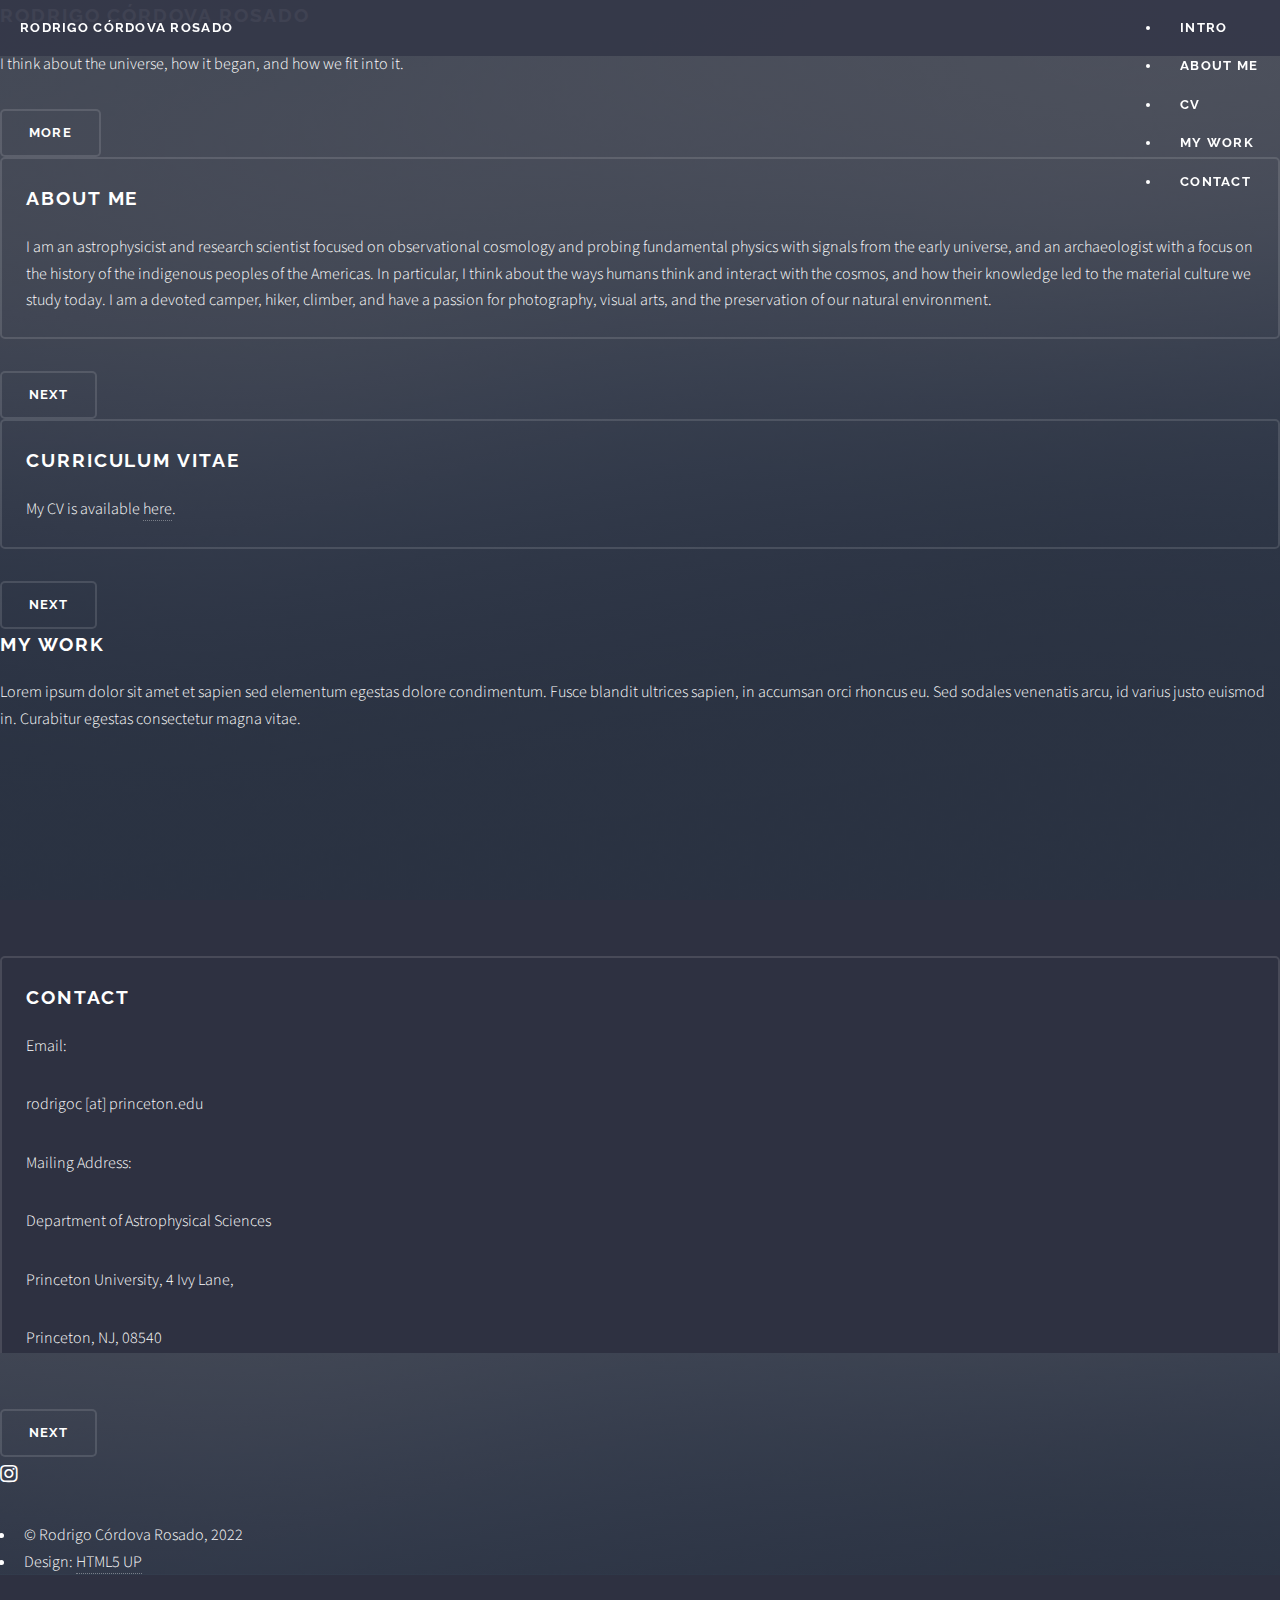
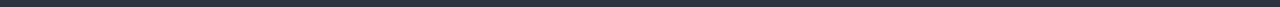
==== commit 0e9a65f1: "fixed CV" ====
--- a/index.html
+++ b/index.html
@@ -1,6 +1,6 @@
 <!DOCTYPE HTML>
 <!--
-	Solid State by HTML5 UP
+	Big Picture by HTML5 UP
 	html5up.net | @ajlkn
 	Free for personal and commercial use under the CCA 3.0 license (html5up.net/license)
 -->
@@ -14,165 +14,132 @@
 	</head>
 	<body class="is-preload">
 
-		<!-- Page Wrapper -->
-			<div id="page-wrapper">
+		<!-- Header -->
+			<header id="header">
+				<h1>Rodrigo Córdova Rosado</h1>
+				<nav>
+					<ul>
+						<li><a href="#intro">Intro</a></li>
+						<li><a href="#one">About Me</a></li>
+						<li><a href="#two">CV</a></li>
+						<li><a href="#work">My Work</a></li>
+						<li><a href="#contact">Contact</a></li>
+					</ul>
+				</nav>
+			</header>
 
-				<!-- Header -->
-					<header id="header" class="alt">
-						<h1><a href="index.html">Solid State</a></h1>
-						<nav>
-							<a href="#menu">Menu</a>
-						</nav>
+		<!-- Intro -->
+			<section id="intro" class="main style1 dark fullscreen">
+				<div class="content">
+					<header>
+						<h2>Rodrigo Córdova Rosado</h2>
+					</header>
+					<p> I think about the universe, how it began, and how we fit into it. </p>
+					<footer>
+						<a href="#one" class="button style2 down">More</a>
+					</footer>
+				</div>
+			</section>
+
+		<!-- One -->
+			<section id="one" class="main style2 right dark fullscreen">
+				<div class="content box style2">
+					<header>
+						<h2>About Me</h2>
+					</header>
+					<p>I am an astrophysicist and research scientist focused on observational cosmology and probing fundamental physics with signals from the early universe, and an archaeologist with a focus on the history of the indigenous peoples of the Americas. In particular, I think about the ways humans think and interact with the cosmos, and how their knowledge led to the material culture we study today. I am a devoted camper, hiker, climber, and have a passion for photography, visual arts, and the preservation of our natural environment.</p>
+				</div>
+				<a href="#two" class="button style2 down anchored">Next</a>
+			</section>
+
+		<!-- Two -->
+			<section id="two" class="main style2 left dark fullscreen">
+				<div class="content box style2">
+					<header>
+						<h2>Curriculum Vitae</h2>
+					</header>
+					<p>My CV is available <a href="CV_Rodrigo_Cordova_Rosado_Public.pdf">here</a>.</p>
+				</div>
+				<a href="#work" class="button style2 down anchored">Next</a>
+			</section>
+
+		<!-- Work -->
+			<section id="work" class="main style3 primary">
+				<div class="content">
+					<header>
+						<h2>My Work</h2>
+						<p>Lorem ipsum dolor sit amet et sapien sed elementum egestas dolore condimentum.
+						Fusce blandit ultrices sapien, in accumsan orci rhoncus eu. Sed sodales venenatis
+						arcu, id varius justo euismod in. Curabitur egestas consectetur magna vitae.</p>
 					</header>
 
+					<!-- Gallery  -->
+						<div class="gallery">
+							<article class="from-left">
+								<a href="images/fulls/01.jpg" class="image fit"><img src="images/thumbs/01.jpg" title="The Anonymous Red" alt="" /></a>
+							</article>
+							<article class="from-right">
+								<a href="images/fulls/02.jpg" class="image fit"><img src="images/thumbs/02.jpg" title="Airchitecture II" alt="" /></a>
+							</article>
+							<article class="from-left">
+								<a href="images/fulls/03.jpg" class="image fit"><img src="images/thumbs/03.jpg" title="Air Lounge" alt="" /></a>
+							</article>
+							<article class="from-right">
+								<a href="images/fulls/04.jpg" class="image fit"><img src="images/thumbs/04.jpg" title="Carry on" alt="" /></a>
+							</article>
+							<article class="from-left">
+								<a href="images/fulls/05.jpg" class="image fit"><img src="images/thumbs/05.jpg" title="The sparkling shell" alt="" /></a>
+							</article>
+							<article class="from-right">
+								<a href="images/fulls/06.jpg" class="image fit"><img src="images/thumbs/06.jpg" title="Bent IX" alt="" /></a>
+							</article>
+						</div>
+
+				</div>
+			</section>
+
+		<!-- Contact -->
+			<section id="contact" class="main style2 left dark fullscreen">
+				<div class="content box style2">
+					<header>
+						<h2>Contact</h2>
+					</header>
+					<p>Email:</p>
+					<p>rodrigoc [at] princeton.edu</p>
+					<p> </p>
+					<p>Mailing Address:</p>
+					<p>Department of Astrophysical Sciences</p>
+					<p>Princeton University, 4 Ivy Lane,</p> 
+					<p>Princeton, NJ, 08540</p>
+				</div>
+				<a href="#work" class="button style2 down anchored">Next</a>
+			</section>
+
+		<!-- Footer -->
+			<footer id="footer">
+
+				<!-- Icons -->
+					<ul class="icons">
+						<li><a href="https://www.instagram.com/rodrigo.el.astrofisico/" class="icon brands fa-instagram"><span class="label">Instagram</span></a></li>
+						<!--
+						<li><a href="#" class="icon brands fa-twitter"><span class="label">Twitter</span></a></li>
+						<li><a href="#" class="icon brands fa-facebook-f"><span class="label">Facebook</span></a></li>
+						<li><a href="#" class="icon brands fa-linkedin-in"><span class="label">LinkedIn</span></a></li>
+						<li><a href="#" class="icon brands fa-dribbble"><span class="label">Dribbble</span></a></li>
+						<li><a href="#" class="icon brands fa-pinterest"><span class="label">Pinterest</span></a></li> -->
+					</ul>
+
 				<!-- Menu -->
-					<nav id="menu">
-						<div class="inner">
-							<h2>Menu</h2>
-							<ul class="links">
-								<li><a href="index.html">Home</a></li>
-								<li><a href="generic.html">Generic</a></li>
-								<li><a href="elements.html">Elements</a></li>
-								<li><a href="#">Log In</a></li>
-								<li><a href="#">Sign Up</a></li>
-							</ul>
-							<a href="#" class="close">Close</a>
-						</div>
-					</nav>
+					<ul class="menu">
+						<li>&copy; Rodrigo Córdova Rosado, 2022</li><li>Design: <a href="https://html5up.net">HTML5 UP</a></li>
+					</ul>
 
-				<!-- Banner -->
-					<section id="banner">
-						<div class="inner">
-							<!--<div class="logo"><span class="icon fa-gem"></span></div>-->
-							<h2>Rodrigo Córdova Rosado</h2>
-							<p> I think about the universe, how it began, and how we fit into it. <!-- Banner<a href="http://html5up.net">HTML5 UP</a> --></p>
-						</div>
-					</section>
-
-				<!-- Wrapper -->
-					<section id="wrapper">
-
-						<!-- One -->
-							<section id="one" class="wrapper spotlight style1">
-								<div class="inner">
-									<a class="image"><img src="images/profile.jpeg" alt="" /></a>
-									<div class="content">
-										<h2 class="major">About Me</h2>
-										<p>I am an astrophysicist and research scientist focused on observational cosmology and probing fundamental physics with signals from the early universe, and an archaeologist with a focus on the history of the indigenous peoples of the Americas. In particular, I think about the ways humans think and interact with the cosmos, and how their knowledge led to the material culture we study today. I am a devoted camper, hiker, climber, and have a passion for photography, visual arts, and the preservation of our natural environment.</p>
-										<!--<a href="#" class="special">Learn more</a>-->
-									</div>
-								</div>
-							</section>
-
-						<!-- Two -->
-							<section id="two" class="wrapper alt spotlight style2">
-								<div class="inner">
-									<a href="#" class="image"><img src="images/pic02.jpg" alt="" /></a>
-									<div class="content">
-										<h2 class="major">Tempus adipiscing</h2>
-										<p>Lorem ipsum dolor sit amet, etiam lorem adipiscing elit. Cras turpis ante, nullam sit amet turpis non, sollicitudin posuere urna. Mauris id tellus arcu. Nunc vehicula id nulla dignissim dapibus. Nullam ultrices, neque et faucibus viverra, ex nulla cursus.</p>
-										<a href="#" class="special">Learn more</a>
-									</div>
-								</div>
-							</section>
-
-						<!-- Three -->
-							<section id="three" class="wrapper spotlight style3">
-								<div class="inner">
-									<a href="#" class="image"><img src="images/pic03.jpg" alt="" /></a>
-									<div class="content">
-										<h2 class="major">Nullam dignissim</h2>
-										<p>Lorem ipsum dolor sit amet, etiam lorem adipiscing elit. Cras turpis ante, nullam sit amet turpis non, sollicitudin posuere urna. Mauris id tellus arcu. Nunc vehicula id nulla dignissim dapibus. Nullam ultrices, neque et faucibus viverra, ex nulla cursus.</p>
-										<a href="#" class="special">Learn more</a>
-									</div>
-								</div>
-							</section>
-
-						<!-- Four -->
-							<section id="four" class="wrapper alt style1">
-								<div class="inner">
-									<h2 class="major">Vitae phasellus</h2>
-									<p>Cras mattis ante fermentum, malesuada neque vitae, eleifend erat. Phasellus non pulvinar erat. Fusce tincidunt, nisl eget mattis egestas, purus ipsum consequat orci, sit amet lobortis lorem lacus in tellus. Sed ac elementum arcu. Quisque placerat auctor laoreet.</p>
-									<section class="features">
-										<article>
-											<a href="#" class="image"><img src="images/pic04.jpg" alt="" /></a>
-											<h3 class="major">Sed feugiat lorem</h3>
-											<p>Lorem ipsum dolor sit amet, consectetur adipiscing vehicula id nulla dignissim dapibus ultrices.</p>
-											<a href="#" class="special">Learn more</a>
-										</article>
-										<article>
-											<a href="#" class="image"><img src="images/pic05.jpg" alt="" /></a>
-											<h3 class="major">Nisl placerat</h3>
-											<p>Lorem ipsum dolor sit amet, consectetur adipiscing vehicula id nulla dignissim dapibus ultrices.</p>
-											<a href="#" class="special">Learn more</a>
-										</article>
-										<article>
-											<a href="#" class="image"><img src="images/pic06.jpg" alt="" /></a>
-											<h3 class="major">Ante fermentum</h3>
-											<p>Lorem ipsum dolor sit amet, consectetur adipiscing vehicula id nulla dignissim dapibus ultrices.</p>
-											<a href="#" class="special">Learn more</a>
-										</article>
-										<article>
-											<a href="#" class="image"><img src="images/pic07.jpg" alt="" /></a>
-											<h3 class="major">Fusce consequat</h3>
-											<p>Lorem ipsum dolor sit amet, consectetur adipiscing vehicula id nulla dignissim dapibus ultrices.</p>
-											<a href="#" class="special">Learn more</a>
-										</article>
-									</section>
-									<ul class="actions">
-										<li><a href="#" class="button">Browse All</a></li>
-									</ul>
-								</div>
-							</section>
-
-					</section>
-
-				<!-- Footer -->
-					<section id="footer">
-						<div class="inner">
-							<h2 class="major">Get in touch</h2>
-							<p>Cras mattis ante fermentum, malesuada neque vitae, eleifend erat. Phasellus non pulvinar erat. Fusce tincidunt, nisl eget mattis egestas, purus ipsum consequat orci, sit amet lobortis lorem lacus in tellus. Sed ac elementum arcu. Quisque placerat auctor laoreet.</p>
-							<form method="post" action="#">
-								<div class="fields">
-									<div class="field">
-										<label for="name">Name</label>
-										<input type="text" name="name" id="name" />
-									</div>
-									<div class="field">
-										<label for="email">Email</label>
-										<input type="email" name="email" id="email" />
-									</div>
-									<div class="field">
-										<label for="message">Message</label>
-										<textarea name="message" id="message" rows="4"></textarea>
-									</div>
-								</div>
-								<ul class="actions">
-									<li><input type="submit" value="Send Message" /></li>
-								</ul>
-							</form>
-							<ul class="contact">
-								<li class="icon solid fa-home">
-									Untitled Inc<br />
-									1234 Somewhere Road Suite #2894<br />
-									Nashville, TN 00000-0000
-								</li>
-								<li class="icon solid fa-phone">(000) 000-0000</li>
-								<li class="icon solid fa-envelope">rodrigoc AT princeton.edu</li>
-								<li class="icon brands fa-twitter"><a href="#">twitter.com/untitled-tld</a></li>
-								<!--<li class="icon brands fa-facebook-f"><a href="#">facebook.com/untitled-tld</a></li>-->
-								<li class="icon brands fa-instagram"><a href="#">instagram.com/rodrigo.el.astrofisico/</a></li>
-							</ul>
-							<ul class="copyright">
-								<li>&copy; Rodrigo Córdova Rosado, 2022. All rights reserved.</li><li>Design: <a href="http://html5up.net">HTML5 UP</a></li>
-							</ul>
-						</div>
-					</section>
-
-			</div>
+			</footer>
 
 		<!-- Scripts -->
 			<script src="assets/js/jquery.min.js"></script>
+			<script src="assets/js/jquery.poptrox.min.js"></script>
+			<script src="assets/js/jquery.scrolly.min.js"></script>
 			<script src="assets/js/jquery.scrollex.min.js"></script>
 			<script src="assets/js/browser.min.js"></script>
 			<script src="assets/js/breakpoints.min.js"></script>
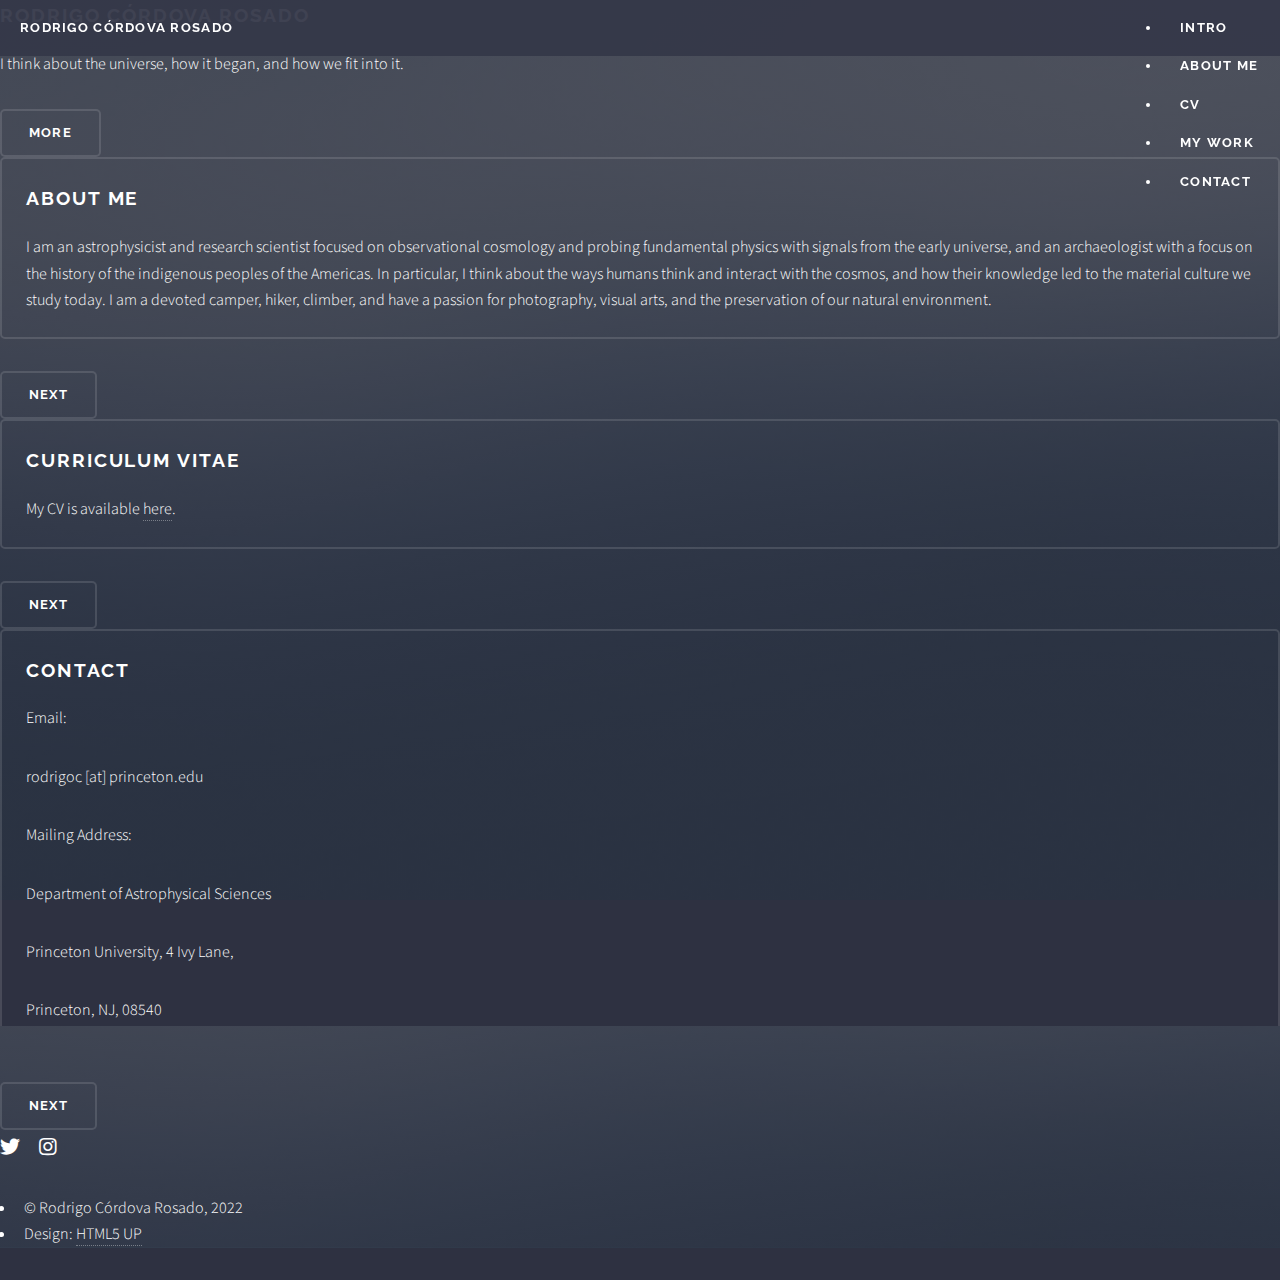
==== commit 909fe02d: "streamlined" ====
--- a/index.html
+++ b/index.html
@@ -63,7 +63,7 @@
 				<a href="#work" class="button style2 down anchored">Next</a>
 			</section>
 
-		<!-- Work -->
+		<!-- Work 
 			<section id="work" class="main style3 primary">
 				<div class="content">
 					<header>
@@ -73,7 +73,7 @@
 						arcu, id varius justo euismod in. Curabitur egestas consectetur magna vitae.</p>
 					</header>
 
-					<!-- Gallery  -->
+					<!-- Gallery  
 						<div class="gallery">
 							<article class="from-left">
 								<a href="images/fulls/01.jpg" class="image fit"><img src="images/thumbs/01.jpg" title="The Anonymous Red" alt="" /></a>
@@ -96,7 +96,7 @@
 						</div>
 
 				</div>
-			</section>
+			</section> -->
 
 		<!-- Contact -->
 			<section id="contact" class="main style2 left dark fullscreen">
@@ -120,9 +120,9 @@
 
 				<!-- Icons -->
 					<ul class="icons">
+						<li><a href="https://twitter.com/RodrigoCorRos" class="icon brands fa-twitter"><span class="label">Twitter</span></a></li>
 						<li><a href="https://www.instagram.com/rodrigo.el.astrofisico/" class="icon brands fa-instagram"><span class="label">Instagram</span></a></li>
 						<!--
-						<li><a href="#" class="icon brands fa-twitter"><span class="label">Twitter</span></a></li>
 						<li><a href="#" class="icon brands fa-facebook-f"><span class="label">Facebook</span></a></li>
 						<li><a href="#" class="icon brands fa-linkedin-in"><span class="label">LinkedIn</span></a></li>
 						<li><a href="#" class="icon brands fa-dribbble"><span class="label">Dribbble</span></a></li>
